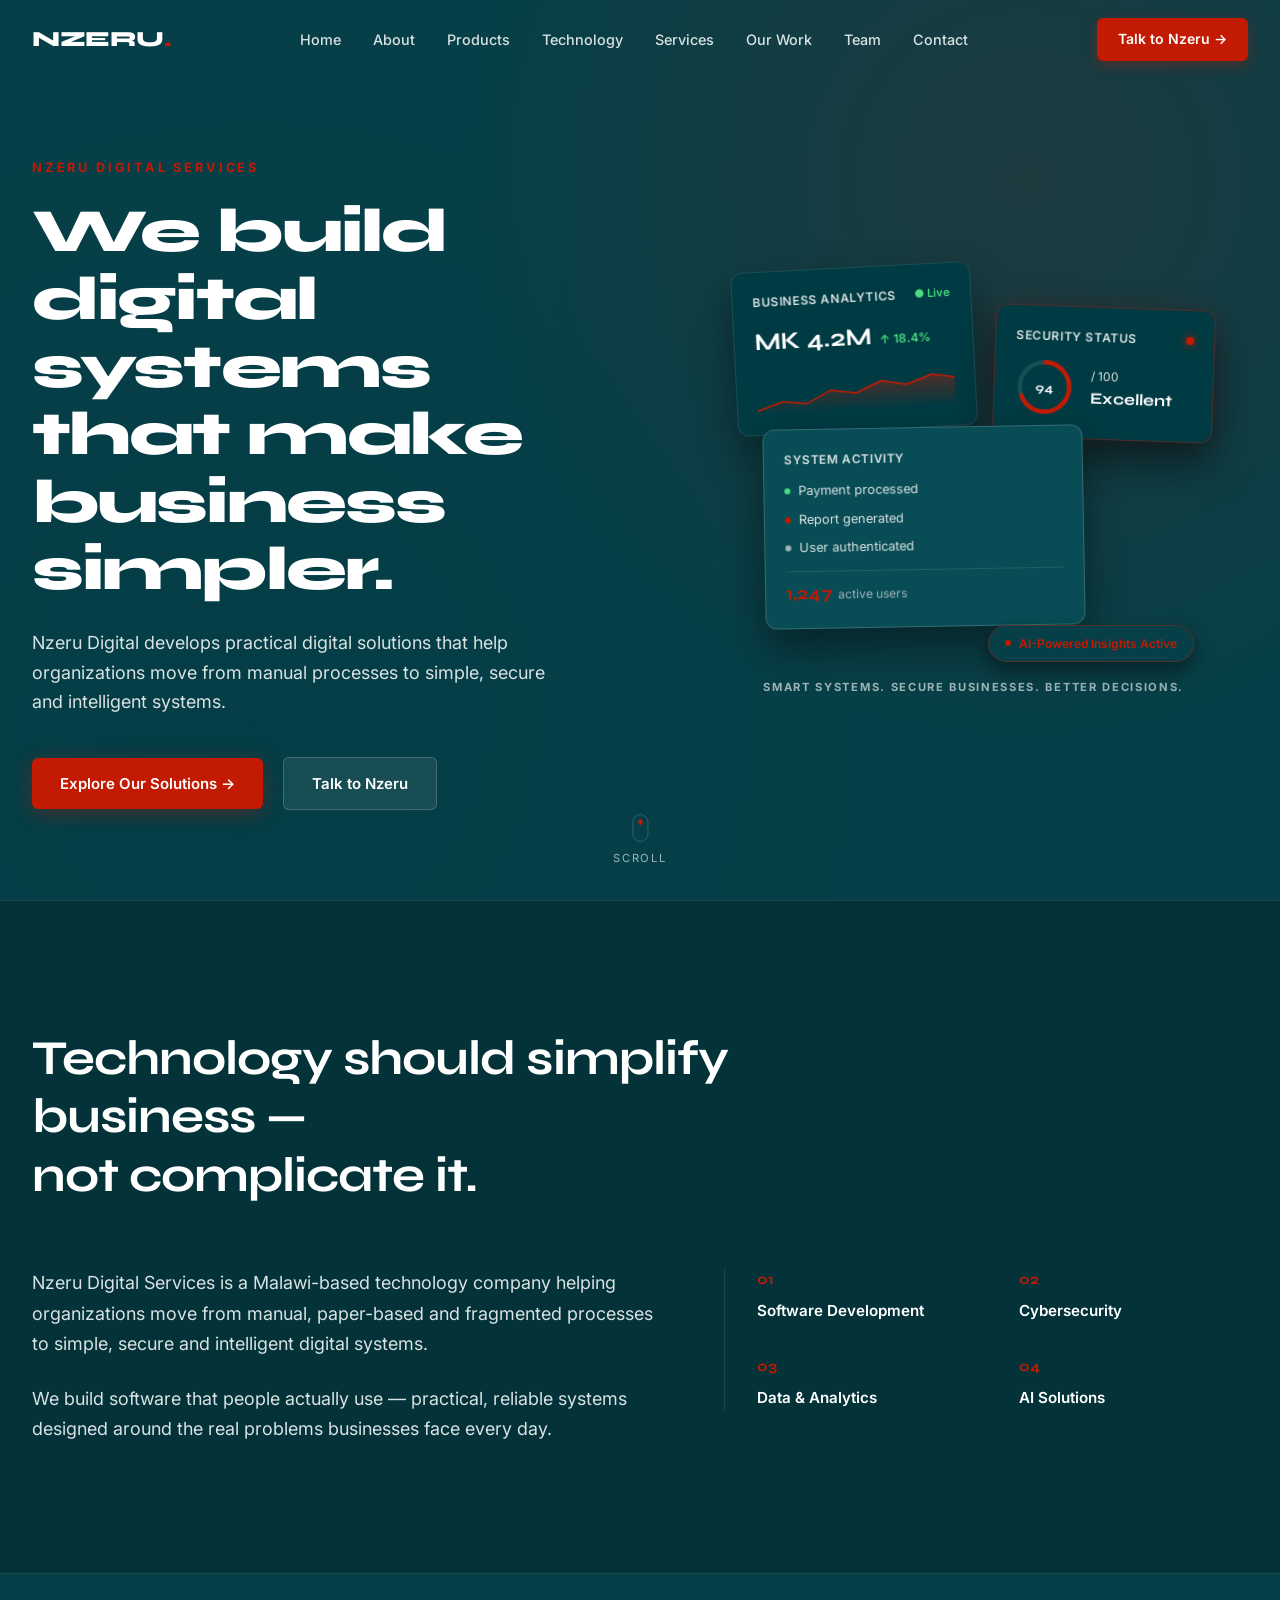
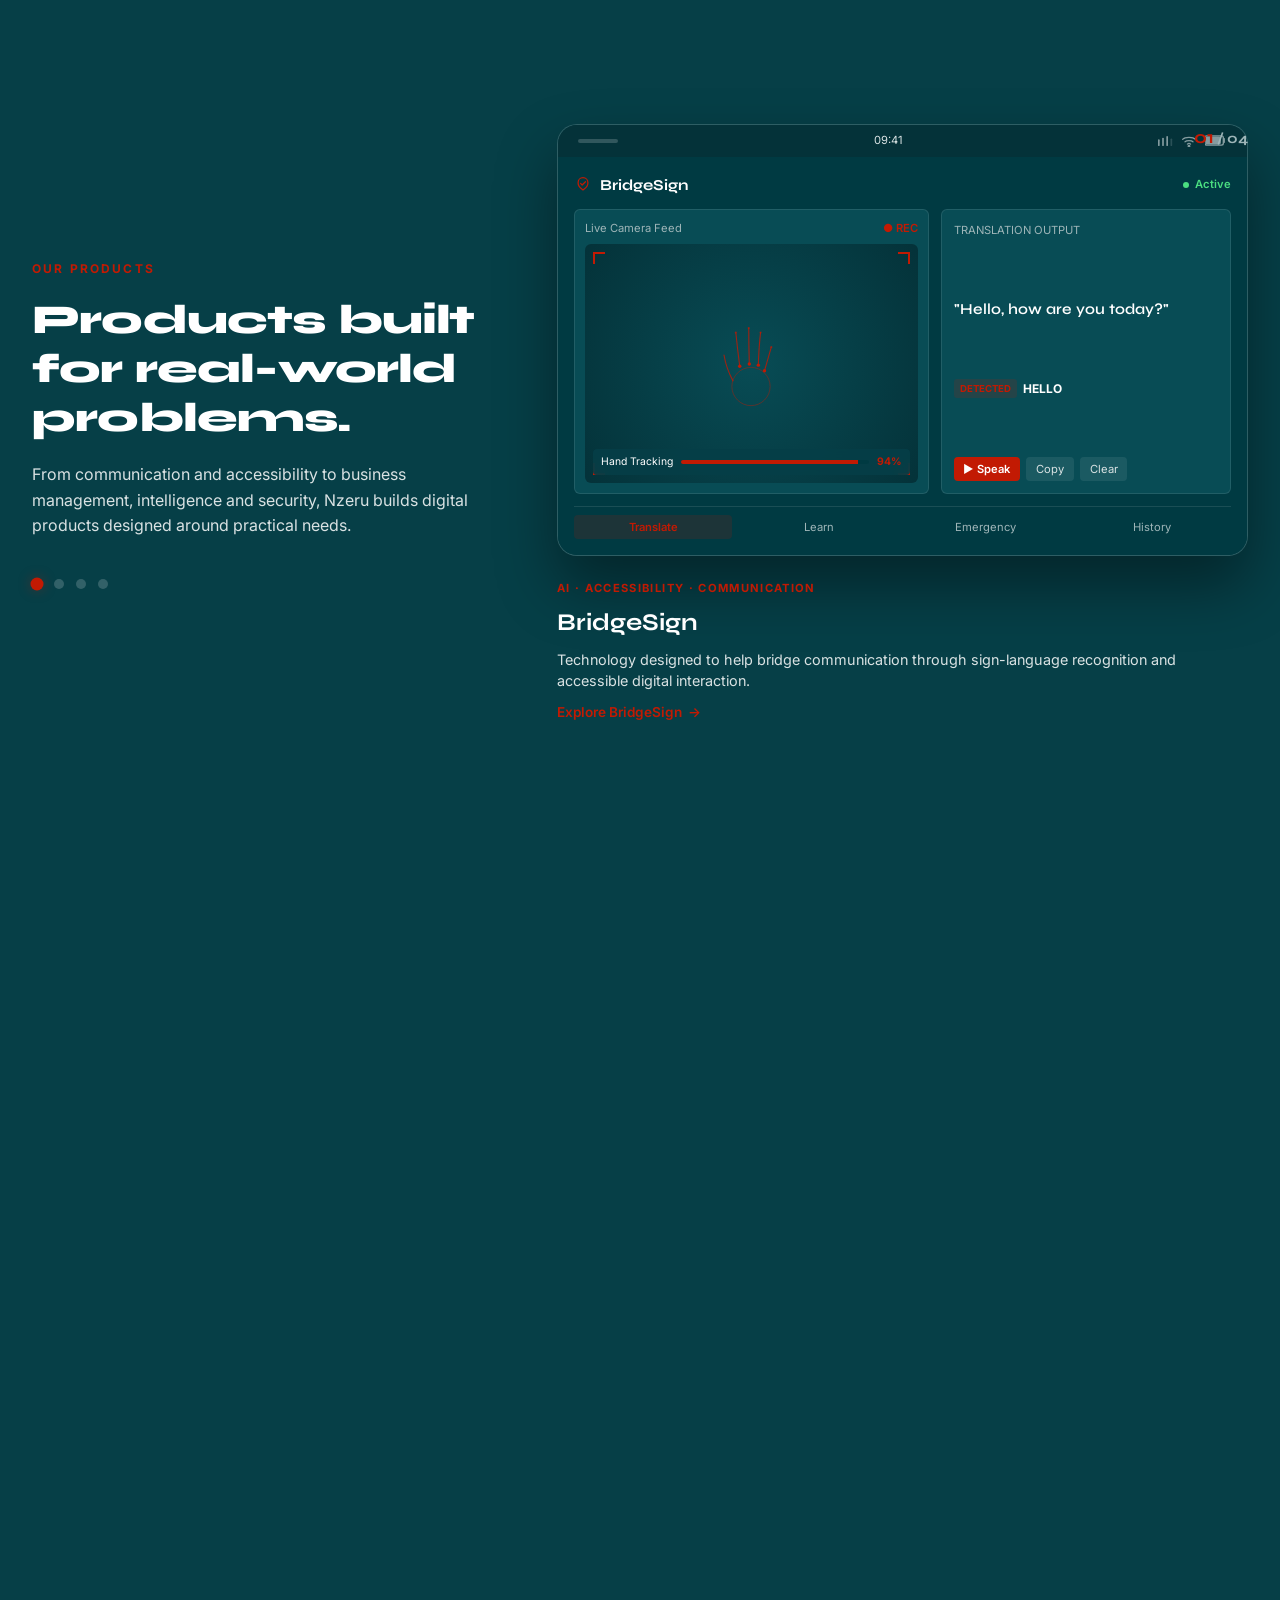
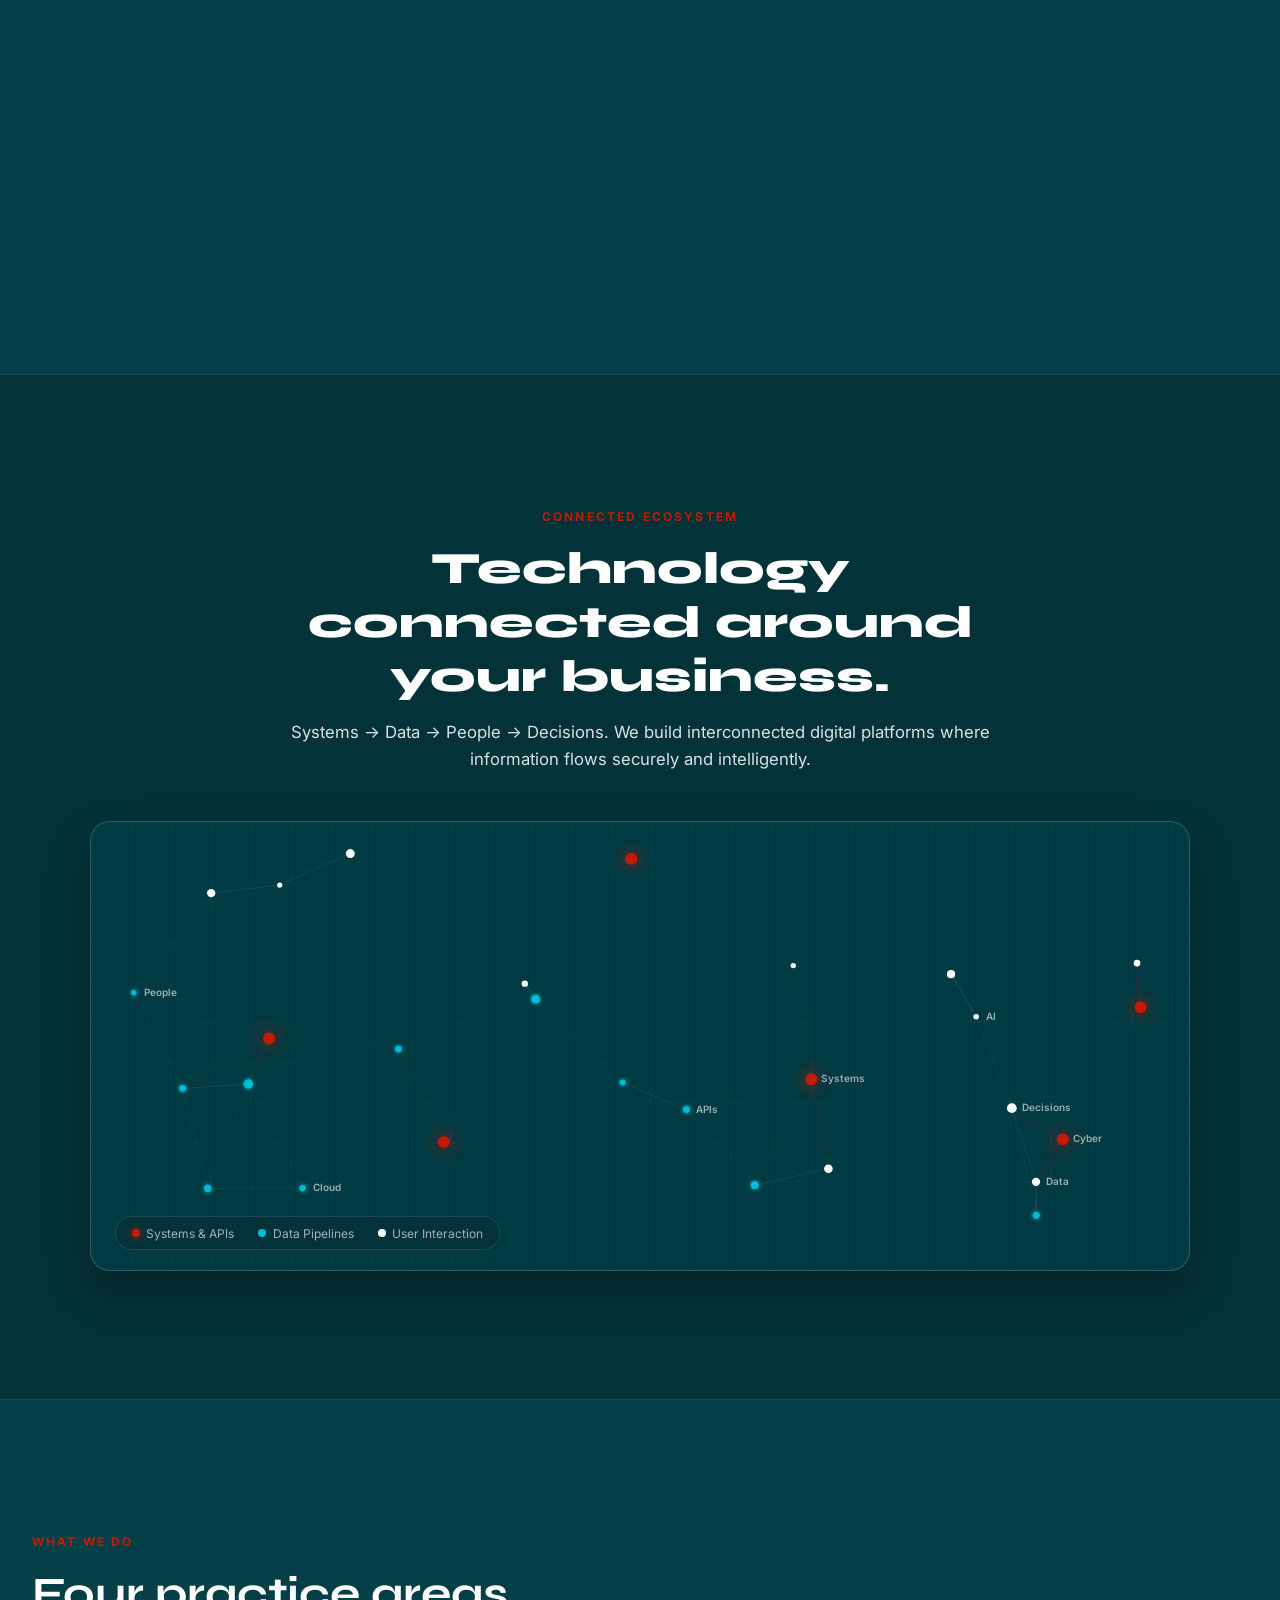
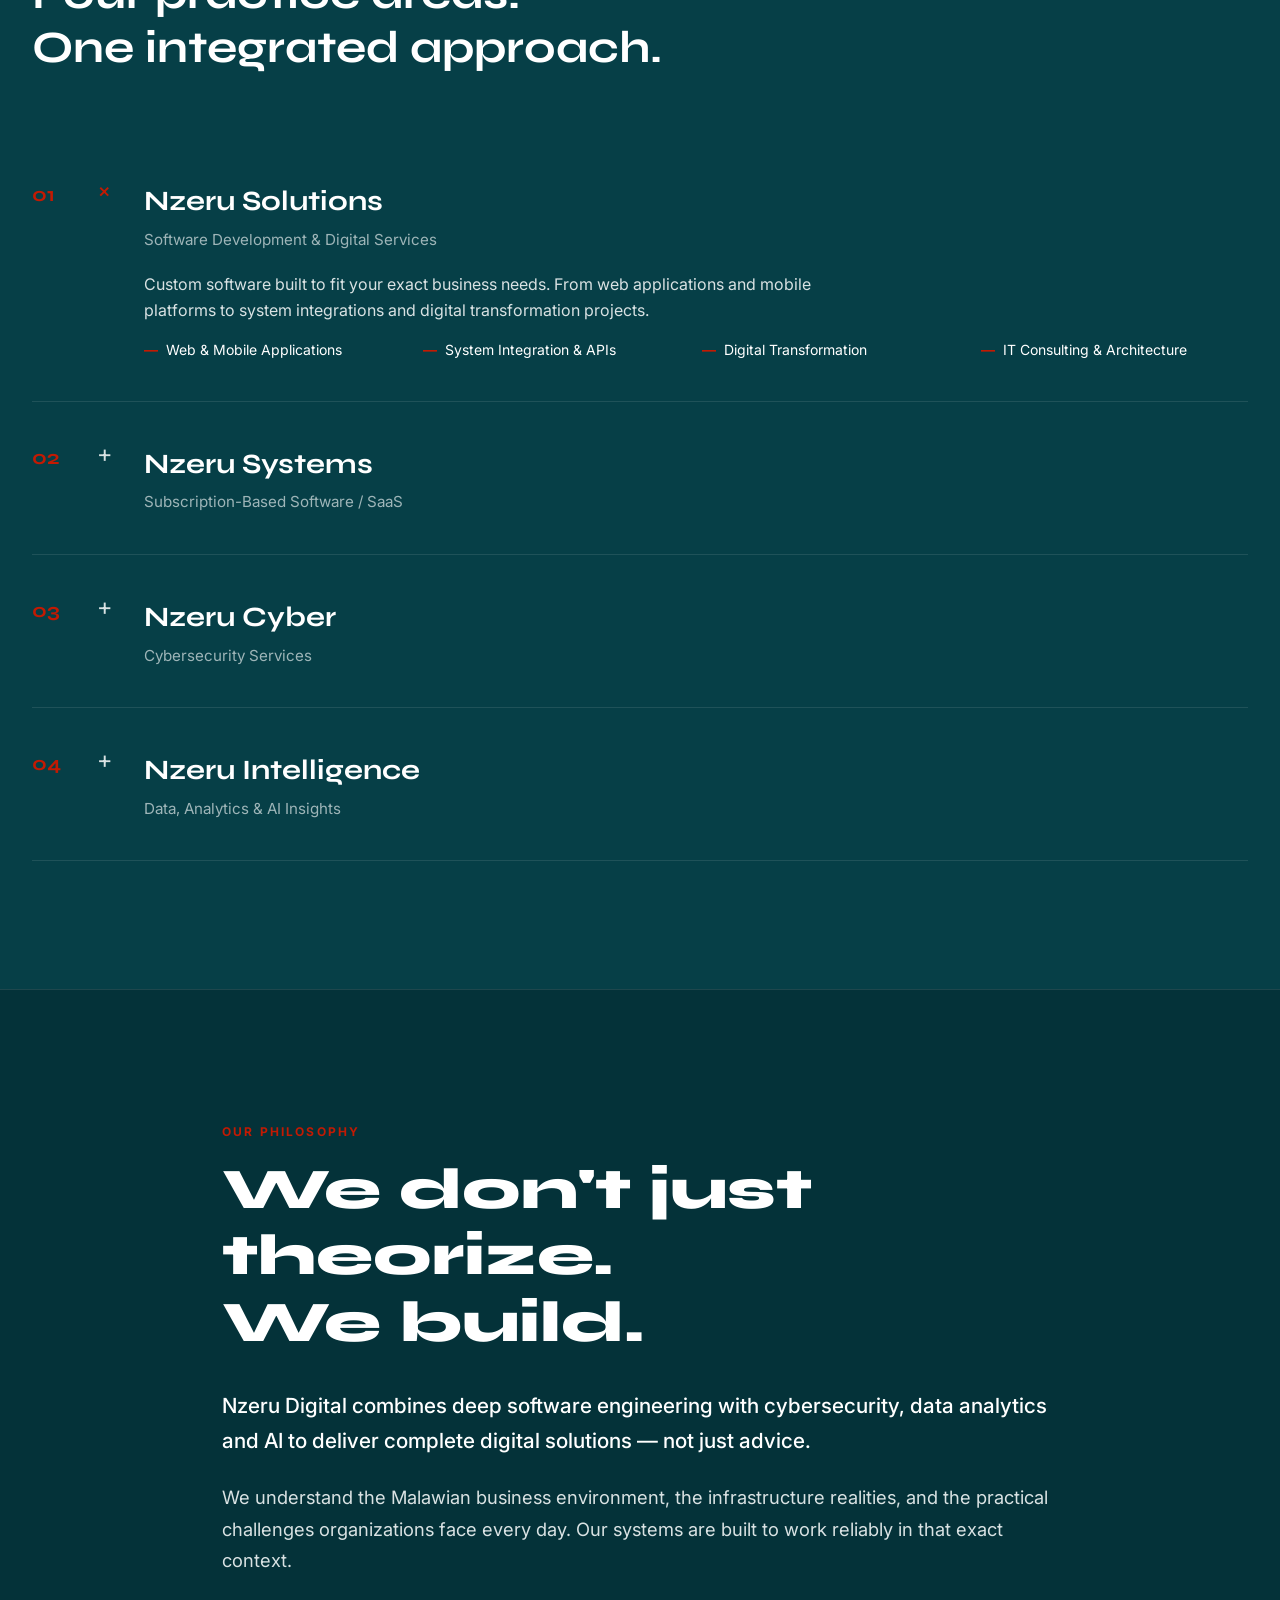
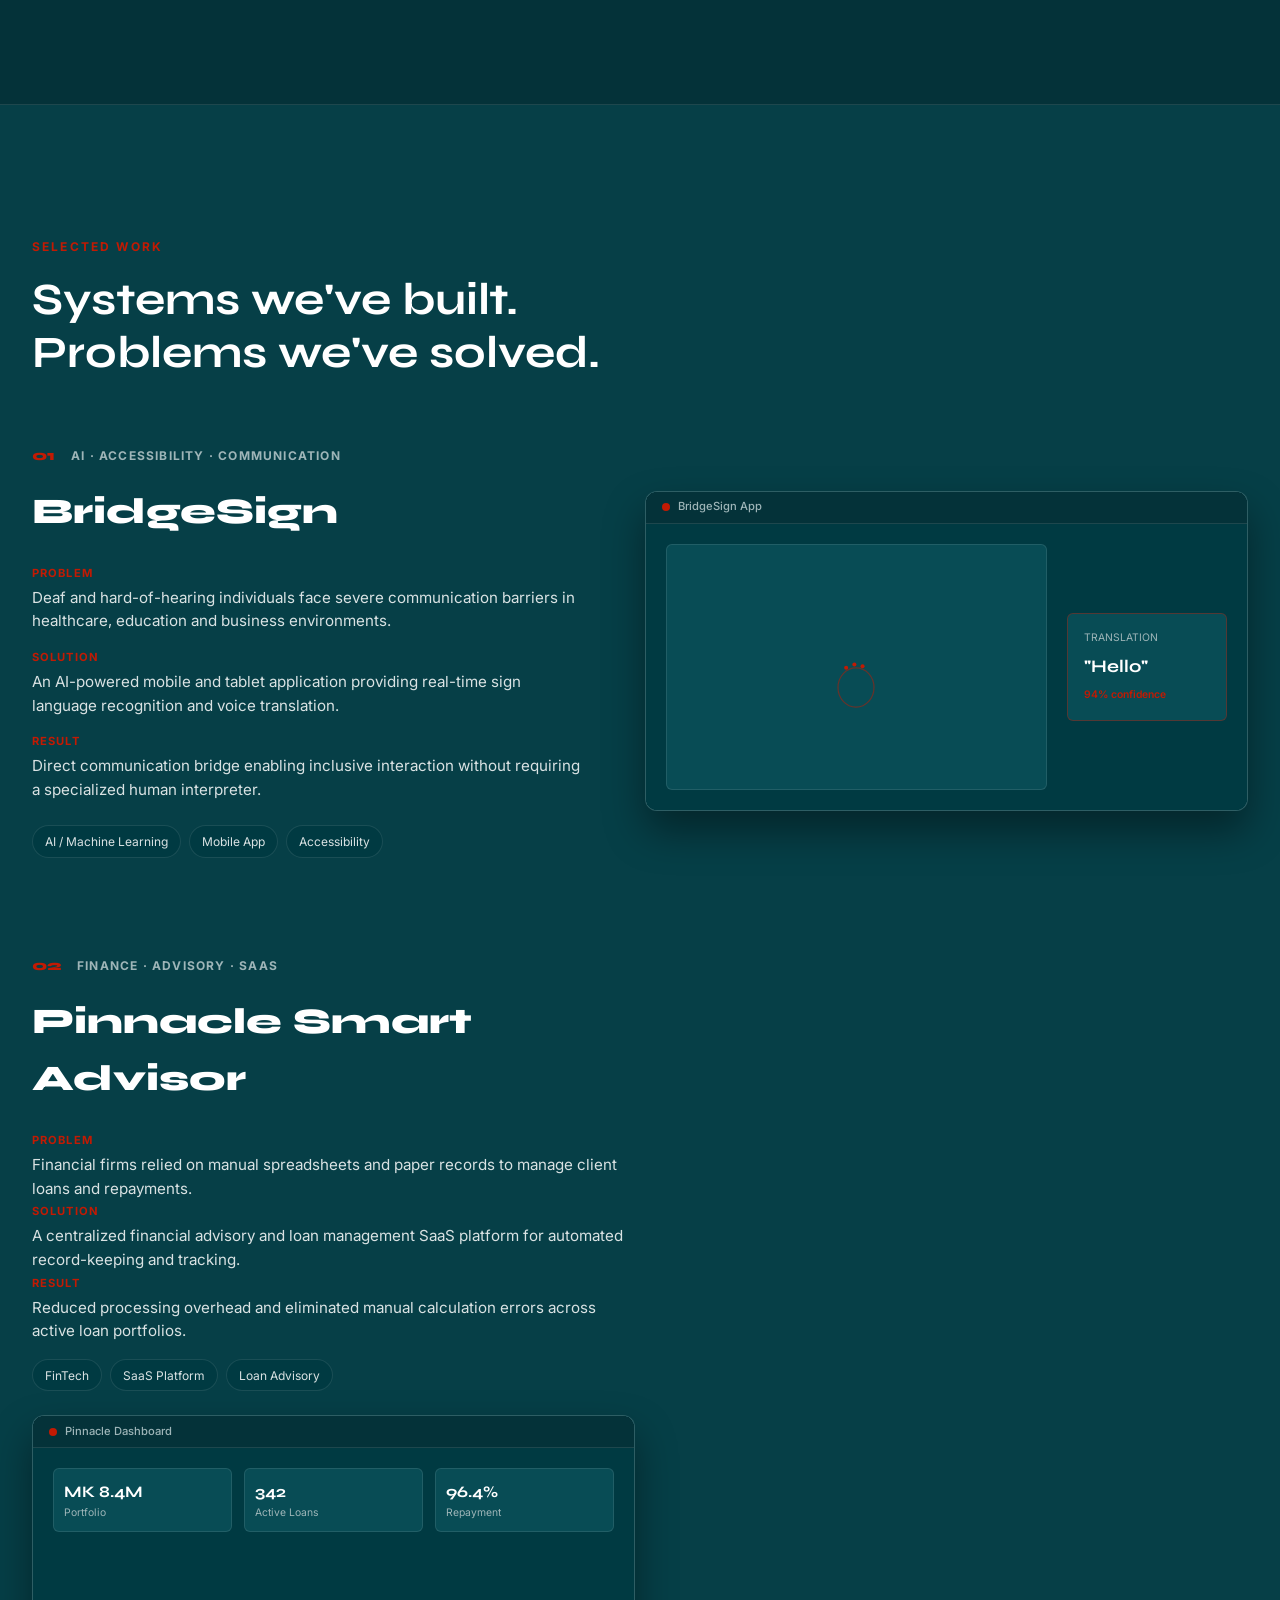
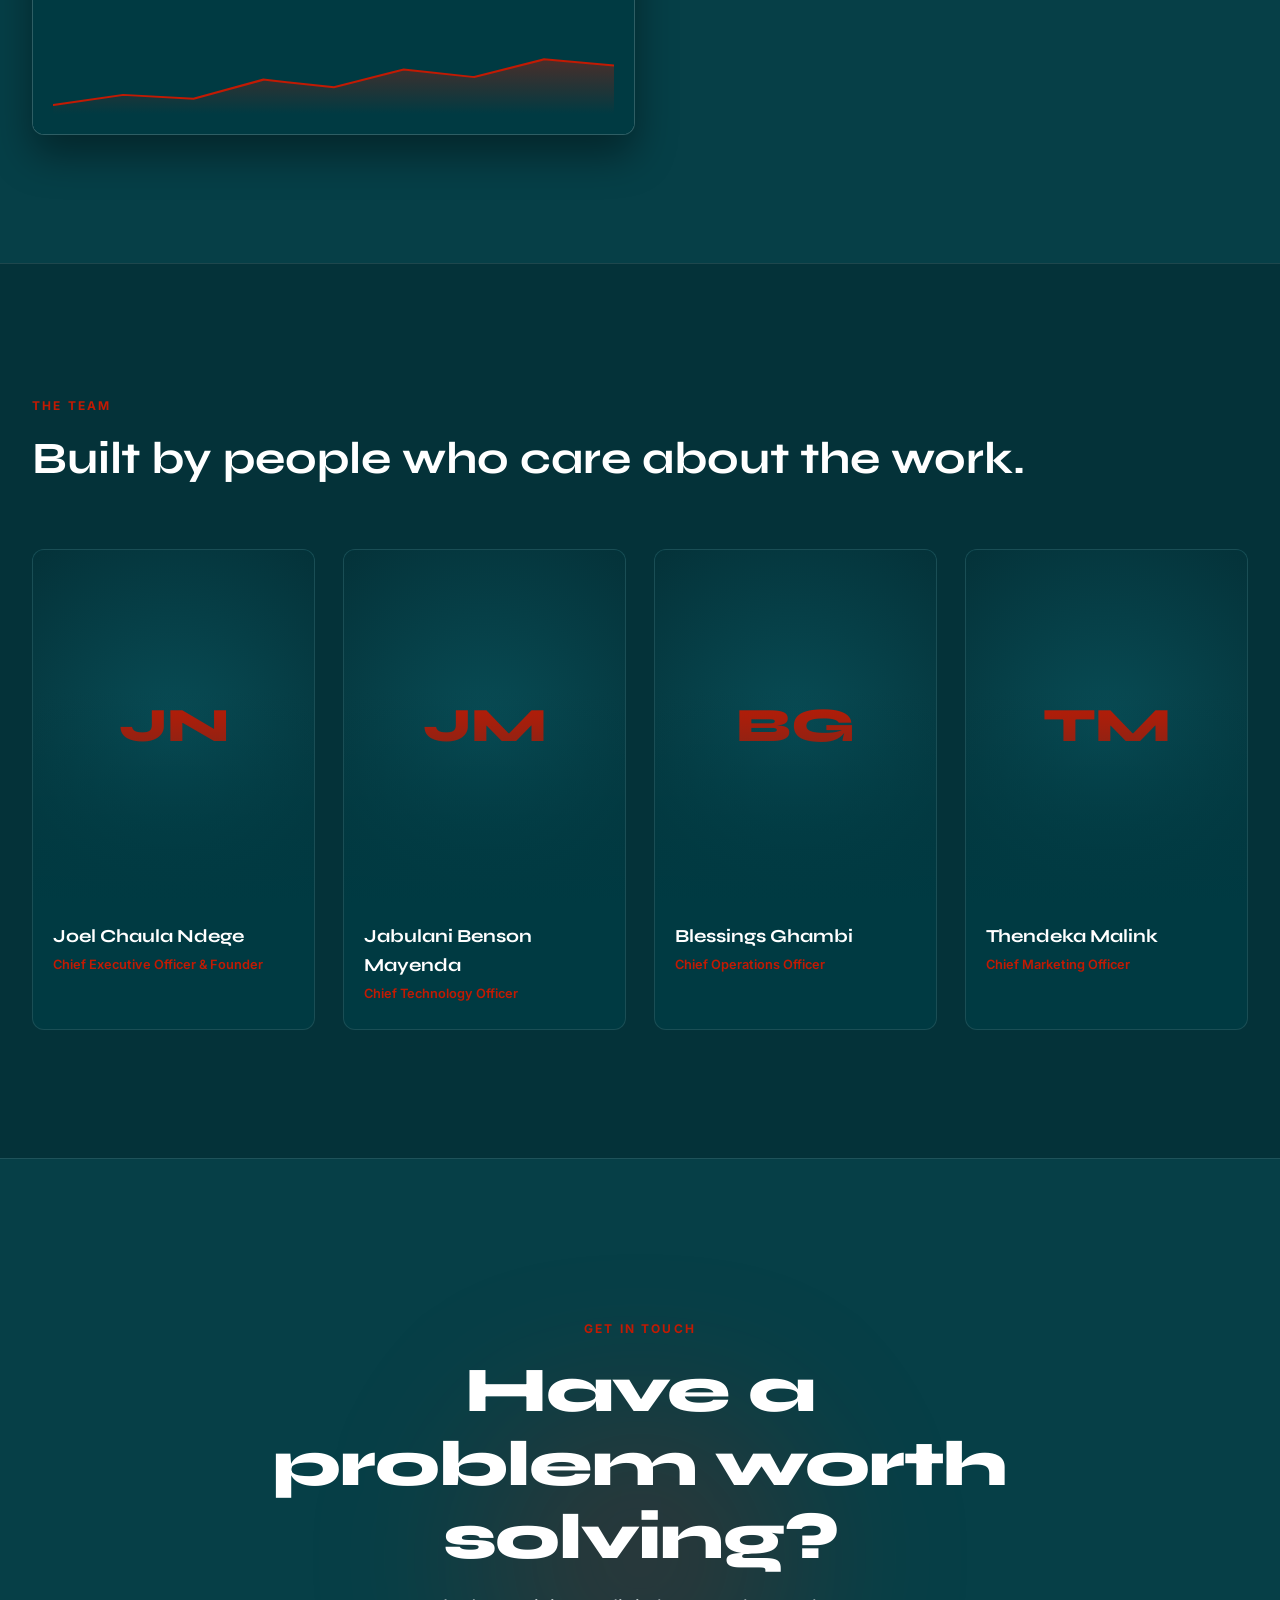
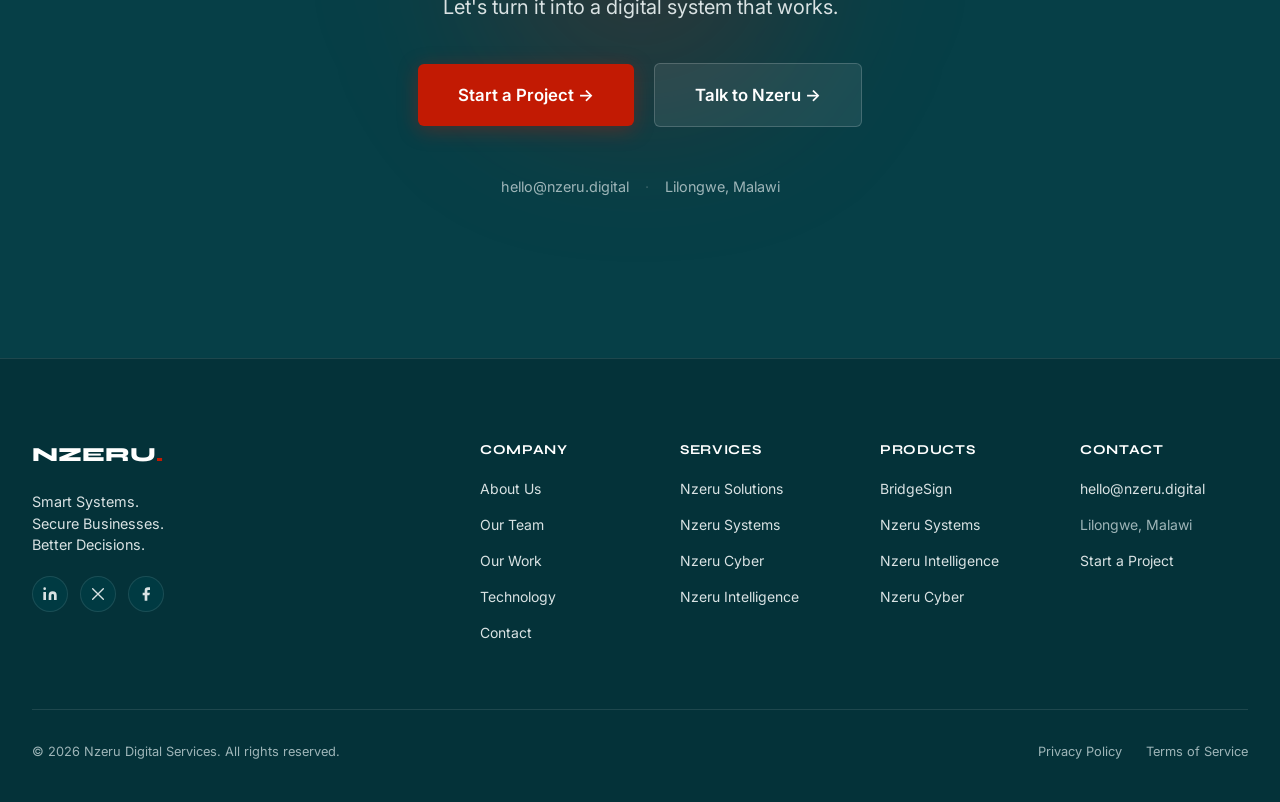
==== index.html @ cf1b1ed0 "Initial Nzeru website release" ====
<!DOCTYPE html>
<html lang="en">
<head>
  <meta charset="UTF-8">
  <meta name="viewport" content="width=device-width, initial-scale=1.0">
  <title>Nzeru Digital Services — Smart Systems. Secure Businesses. Better Decisions.</title>
  <meta name="description" content="Nzeru Digital Services builds practical digital solutions for businesses, schools, healthcare providers, and organizations across Malawi and beyond.">
  <meta name="keywords" content="Nzeru Digital, software development, Malawi, business systems, cybersecurity, data analytics, AI, BridgeSign">
  <meta property="og:title" content="Nzeru Digital Services">
  <meta property="og:description" content="Smart Systems. Secure Businesses. Better Decisions.">
  <meta property="og:type" content="website">
  <link rel="preconnect" href="https://fonts.googleapis.com">
  <link rel="preconnect" href="https://fonts.gstatic.com" crossorigin>
  <link href="https://fonts.googleapis.com/css2?family=Inter:ital,opsz,wght@0,14..32,300;0,14..32,400;0,14..32,500;0,14..32,600;0,14..32,700;1,14..32,300;1,14..32,400&family=Syne:wght@400;500;600;700;800&display=swap" rel="stylesheet">
  <link rel="stylesheet" href="css/style.css?v=3">
</head>
<body>

<!-- ===================== NAVIGATION ===================== -->
<nav class="nav" id="nav" role="navigation" aria-label="Main navigation">
  <div class="nav-inner">
    <a href="#home" class="nav-logo" aria-label="Nzeru Digital Services — Home">
      <img src="assets/images/logo.png" alt="Nzeru Digital" class="nav-logo-img" id="nav-logo-img" onerror="this.style.display='none';document.getElementById('nav-logo-text').style.display='flex'">
      <span class="nav-logo-text" id="nav-logo-text" style="display:none">NZERU<span class="logo-dot">.</span></span>
    </a>
    <ul class="nav-links" role="list">
      <li><a href="#home" class="nav-link">Home</a></li>
      <li><a href="#about" class="nav-link">About</a></li>
      <li><a href="#products" class="nav-link">Products</a></li>
      <li><a href="#network" class="nav-link">Technology</a></li>
      <li><a href="#services" class="nav-link">Services</a></li>
      <li><a href="#work" class="nav-link">Our Work</a></li>
      <li><a href="#team" class="nav-link">Team</a></li>
      <li><a href="#contact" class="nav-link">Contact</a></li>
    </ul>
    <a href="#contact" class="nav-cta" id="nav-cta">Talk to Nzeru&nbsp;→</a>
    <button class="nav-toggle" id="nav-toggle" aria-label="Open menu" aria-expanded="false">
      <span class="toggle-line"></span>
      <span class="toggle-line"></span>
    </button>
  </div>
</nav>

<!-- Mobile Overlay -->
<div class="mobile-overlay" id="mobile-overlay" aria-hidden="true" role="dialog">
  <div class="mobile-menu-inner">
    <nav class="mobile-nav" role="navigation" aria-label="Mobile navigation">
      <a href="#home" class="mobile-nav-link" data-close>Home</a>
      <a href="#about" class="mobile-nav-link" data-close>About</a>
      <a href="#products" class="mobile-nav-link" data-close>Products</a>
      <a href="#network" class="mobile-nav-link" data-close>Technology</a>
      <a href="#services" class="mobile-nav-link" data-close>Services</a>
      <a href="#work" class="mobile-nav-link" data-close>Our Work</a>
      <a href="#team" class="mobile-nav-link" data-close>Team</a>
      <a href="#contact" class="mobile-nav-link" data-close>Contact</a>
    </nav>
    <a href="#contact" class="mobile-cta" data-close>Talk to Nzeru →</a>
  </div>
</div>

<!-- ===================== HERO ===================== -->
<section class="hero" id="home">
  <div class="hero-inner">
    <div class="hero-left">
      <span class="hero-eyebrow" data-hero-reveal="0">NZERU DIGITAL SERVICES</span>
      <h1 class="hero-headline" data-hero-reveal="1">
        <span class="hl-line">We build digital systems</span>
        <span class="hl-line">that make business simpler.</span>
      </h1>
      <p class="hero-sub" data-hero-reveal="2">
        Nzeru Digital develops practical digital solutions that help organizations move from manual processes to simple, secure and intelligent systems.
      </p>
      <div class="hero-actions" data-hero-reveal="3">
        <a href="#products" class="btn btn-primary" id="hero-cta-primary">Explore Our Solutions&nbsp;→</a>
        <a href="#contact" class="btn btn-ghost" id="hero-cta-secondary">Talk to Nzeru</a>
      </div>
    </div>

    <div class="hero-right" aria-hidden="true">
      <div class="hero-ui-stack" data-hero-reveal="4">
        <!-- Card 1: Analytics (back) -->
        <div class="hero-card hero-card--analytics">
          <div class="hc-header">
            <span class="hc-title">Business Analytics</span>
            <span class="hc-live-badge">● Live</span>
          </div>
          <div class="hc-metric">
            <span class="hc-value">MK 4.2M</span>
            <span class="hc-delta">↑ 18.4%</span>
          </div>
          <svg class="hc-sparkline" viewBox="0 0 140 40" preserveAspectRatio="none">
            <defs>
              <linearGradient id="hg1" x1="0" y1="0" x2="0" y2="1">
                <stop offset="0%" stop-color="#C21A03" stop-opacity="0.4"/>
                <stop offset="100%" stop-color="#C21A03" stop-opacity="0"/>
              </linearGradient>
            </defs>
            <path d="M0,36 L18,28 L35,31 L52,19 L70,23 L88,12 L106,17 L124,8 L140,12 L140,40 L0,40 Z" fill="url(#hg1)"/>
            <path d="M0,36 L18,28 L35,31 L52,19 L70,23 L88,12 L106,17 L124,8 L140,12" fill="none" stroke="#C21A03" stroke-width="1.5" stroke-linecap="round" stroke-linejoin="round"/>
          </svg>
        </div>

        <!-- Card 2: Security (mid) -->
        <div class="hero-card hero-card--security">
          <div class="hc-header">
            <span class="hc-title">Security Status</span>
            <span class="hc-secure-dot"></span>
          </div>
          <div class="hc-ring-wrapper">
            <svg class="hc-ring-svg" viewBox="0 0 68 68">
              <circle cx="34" cy="34" r="28" fill="none" stroke="rgba(255,255,255,0.1)" stroke-width="5"/>
              <circle cx="34" cy="34" r="28" fill="none" stroke="#C21A03" stroke-width="5"
                stroke-dasharray="160 176" stroke-dashoffset="40"
                stroke-linecap="round" transform="rotate(-90 34 34)"/>
              <text x="34" y="36" text-anchor="middle" dominant-baseline="middle" fill="#FFFFFF" font-size="14" font-weight="700" font-family="Syne,sans-serif">94</text>
            </svg>
            <div class="hc-ring-labels">
              <span class="hc-ring-score">/ 100</span>
              <span class="hc-ring-grade">Excellent</span>
            </div>
          </div>
        </div>

        <!-- Card 3: Activity (front) -->
        <div class="hero-card hero-card--activity">
          <div class="hc-header">
            <span class="hc-title">System Activity</span>
          </div>
          <div class="hc-activity">
            <div class="hc-act-item">
              <span class="hc-act-dot hc-act-dot--green"></span>
              <span>Payment processed</span>
            </div>
            <div class="hc-act-item">
              <span class="hc-act-dot hc-act-dot--orange"></span>
              <span>Report generated</span>
            </div>
            <div class="hc-act-item">
              <span class="hc-act-dot hc-act-dot--muted"></span>
              <span>User authenticated</span>
            </div>
          </div>
          <div class="hc-active-users">
            <span class="hc-users-num">1,247</span>
            <span class="hc-users-lbl">active users</span>
          </div>
        </div>

        <!-- Floating AI tag -->
        <div class="hero-ai-chip" aria-hidden="true">
          <span class="ai-chip-dot"></span>
          <span>AI-Powered Insights Active</span>
        </div>
      </div>
      <p class="hero-tagline" data-hero-reveal="5">SMART SYSTEMS. SECURE BUSINESSES. BETTER DECISIONS.</p>
    </div>
  </div>

  <div class="hero-scroll-hint" aria-hidden="true">
    <div class="scroll-track"><div class="scroll-thumb"></div></div>
    <span>Scroll</span>
  </div>
</section>

<!-- ===================== TRUST / INTRO ===================== -->
<section class="trust-section" id="about">
  <div class="trust-inner">
    <div class="trust-statement" data-reveal>
      <h2>Technology should simplify business —<br class="br-desktop"> not complicate it.</h2>
    </div>
    <div class="trust-body">
      <div class="trust-text" data-reveal>
        <p>Nzeru Digital Services is a Malawi-based technology company helping organizations move from manual, paper-based and fragmented processes to simple, secure and intelligent digital systems.</p>
        <p>We build software that people actually use — practical, reliable systems designed around the real problems businesses face every day.</p>
      </div>
      <div class="trust-pillars" data-reveal>
        <div class="trust-pillar">
          <span class="tp-num">01</span>
          <span class="tp-label">Software Development</span>
        </div>
        <div class="trust-pillar">
          <span class="tp-num">02</span>
          <span class="tp-label">Cybersecurity</span>
        </div>
        <div class="trust-pillar">
          <span class="tp-num">03</span>
          <span class="tp-label">Data &amp; Analytics</span>
        </div>
        <div class="trust-pillar">
          <span class="tp-num">04</span>
          <span class="tp-label">AI Solutions</span>
        </div>
      </div>
    </div>
  </div>
</section>

<!-- ===================== PRODUCTS (PINNED STICKY SCROLL SHOWCASE) ===================== -->
<section class="products-section" id="products">
  <div class="products-sticky">

    <!-- Left side: Text changes per product -->
    <div class="products-left">
      <span class="section-label">OUR PRODUCTS</span>
      <h2 class="products-heading">Products built for real-world problems.</h2>
      <p class="products-sub">From communication and accessibility to business management, intelligence and security, Nzeru builds digital products designed around practical needs.</p>
      <div class="products-dot-nav" id="products-dot-nav" role="tablist" aria-label="Product navigation">
        <button class="p-dot active" data-pdot="0" role="tab" aria-selected="true" aria-label="BridgeSign"></button>
        <button class="p-dot" data-pdot="1" role="tab" aria-selected="false" aria-label="Nzeru Systems"></button>
        <button class="p-dot" data-pdot="2" role="tab" aria-selected="false" aria-label="Nzeru Intelligence"></button>
        <button class="p-dot" data-pdot="3" role="tab" aria-selected="false" aria-label="Nzeru Cyber"></button>
      </div>
    </div>

    <!-- Right side: Single fixed browser frame with changing internal content -->
    <div class="products-right">
      <div class="products-counter" aria-live="polite" aria-label="Product number">
        <span class="pc-current" id="pc-current">01</span>
        <span class="pc-sep">/</span>
        <span class="pc-total">04</span>
      </div>

      <div class="product-stack" id="product-stack">

        <!-- ── PRODUCT 01: BridgeSign ── -->
        <div class="product-layer active" data-product="0" role="tabpanel" aria-label="BridgeSign">
          <div class="product-frame product-frame--tablet">
            <div class="tablet-bar">
              <div class="tb-notch"></div>
              <div class="tb-time">09:41</div>
              <div class="tb-icons">
                <svg viewBox="0 0 18 12" width="15" fill="currentColor" opacity=".6"><rect x="0" y="4" width="2" height="8" rx="1"/><rect x="5" y="2" width="2" height="10" rx="1"/><rect x="10" y="0" width="2" height="12" rx="1"/><rect x="15" y="3" width="2" height="9" rx="1" opacity=".3"/></svg>
                <svg viewBox="0 0 20 16" width="16" fill="none" stroke="currentColor" stroke-width="1.5" opacity=".6"><path d="M2 5.5C5 2 15 2 18 5.5" stroke-linecap="round"/><path d="M5 8.5C7 6.5 13 6.5 15 8.5" stroke-linecap="round"/><path d="M8 11.5C9 10.5 11 10.5 12 11.5" stroke-linecap="round"/><circle cx="10" cy="14" r="1" fill="currentColor"/></svg>
                <svg viewBox="0 0 24 12" width="22" fill="none" stroke="currentColor" stroke-width="1.5" opacity=".6"><rect x="0" y="1" width="20" height="10" rx="2"/><path d="M21 4v4" stroke-linecap="round"/><rect x="1.5" y="2.5" width="15" height="7" rx="1" fill="currentColor"/></svg>
              </div>
            </div>
            <div class="tablet-content">
              <div class="mock-bridgesign">
                <div class="bs-header">
                  <div class="bs-logo">
                    <svg class="bs-logo-icon" viewBox="0 0 22 22" fill="none">
                      <path d="M11 2C7.5 2 5 4.8 5 8.2 5 11.5 7.2 14.2 9.5 15.8L11 17l1.5-1.2C15 14.2 17 11.5 17 8.2 17 4.8 14.5 2 11 2Z" stroke="#C21A03" stroke-width="1.5"/>
                      <path d="M8 9l2 2 4-4" stroke="#C21A03" stroke-width="1.5" stroke-linecap="round" stroke-linejoin="round"/>
                    </svg>
                    <span>BridgeSign</span>
                  </div>
                  <div class="bs-active-badge"><span class="bs-active-dot"></span>Active</div>
                </div>
                <div class="bs-body">
                  <div class="bs-camera">
                    <div class="bs-cam-label">
                      <span>Live Camera Feed</span>
                      <span class="bs-rec">● REC</span>
                    </div>
                    <div class="bs-cam-view">
                      <div class="cam-corner cam-tl"></div>
                      <div class="cam-corner cam-tr"></div>
                      <div class="cam-corner cam-bl"></div>
                      <div class="cam-corner cam-br"></div>
                      <svg class="hand-skeleton" viewBox="0 0 120 160" fill="none">
                        <ellipse cx="60" cy="120" rx="34" ry="34" stroke="rgba(194,26,3,0.5)" stroke-width="1.5"/>
                        <path d="M28 110Q16 88 12 64" stroke="rgba(194,26,3,0.8)" stroke-width="2" stroke-linecap="round"/>
                        <path d="M40 84Q36 54 33 24" stroke="rgba(194,26,3,0.8)" stroke-width="2" stroke-linecap="round"/>
                        <path d="M57 80Q56 46 56 16" stroke="rgba(194,26,3,0.8)" stroke-width="2" stroke-linecap="round"/>
                        <path d="M73 82Q74 50 77 24" stroke="rgba(194,26,3,0.8)" stroke-width="2" stroke-linecap="round"/>
                        <path d="M84 92Q91 68 96 50" stroke="rgba(194,26,3,0.8)" stroke-width="2" stroke-linecap="round"/>
                        <circle cx="40" cy="84" r="3" fill="#C21A03"/>
                        <circle cx="57" cy="80" r="3" fill="#C21A03"/>
                        <circle cx="73" cy="82" r="3" fill="#C21A03"/>
                        <circle cx="84" cy="92" r="3" fill="#C21A03"/>
                        <circle cx="33" cy="24" r="2" fill="rgba(194,26,3,0.6)"/>
                        <circle cx="56" cy="16" r="2" fill="rgba(194,26,3,0.6)"/>
                        <circle cx="77" cy="24" r="2" fill="rgba(194,26,3,0.6)"/>
                        <circle cx="96" cy="50" r="2" fill="rgba(194,26,3,0.6)"/>
                      </svg>
                      <div class="cam-detect-bar">
                        <span class="cdb-label">Hand Tracking</span>
                        <div class="cdb-progress"><div class="cdb-fill" style="width:94%"></div></div>
                        <span class="cdb-pct">94%</span>
                      </div>
                    </div>
                  </div>
                  <div class="bs-translation">
                    <div class="bst-label">Translation Output</div>
                    <div class="bst-output">
                      <p class="bst-text">"Hello, how are you today?"</p>
                    </div>
                    <div class="bst-detected">
                      <span class="bsd-tag">DETECTED</span>
                      <span class="bsd-word">HELLO</span>
                    </div>
                    <div class="bst-actions">
                      <button class="bs-btn bs-btn--primary">▶ Speak</button>
                      <button class="bs-btn">Copy</button>
                      <button class="bs-btn">Clear</button>
                    </div>
                  </div>
                </div>
                <div class="bs-bottom-nav">
                  <button class="bs-bnav-item bs-bnav-active">Translate</button>
                  <button class="bs-bnav-item">Learn</button>
                  <button class="bs-bnav-item">Emergency</button>
                  <button class="bs-bnav-item">History</button>
                </div>
              </div>
            </div>
          </div>
          <div class="product-info">
            <span class="product-category">AI · ACCESSIBILITY · COMMUNICATION</span>
            <h3 class="product-name">BridgeSign</h3>
            <p class="product-desc">Technology designed to help bridge communication through sign-language recognition and accessible digital interaction.</p>
            <a href="#work" class="product-link" id="plink-1">Explore BridgeSign <span class="plink-arrow">→</span></a>
          </div>
        </div>

        <!-- ── PRODUCT 02: Nzeru Systems ── -->
        <div class="product-layer" data-product="1" role="tabpanel" aria-label="Nzeru Systems">
          <div class="product-frame product-frame--browser">
            <div class="browser-chrome">
              <div class="browser-dots"><span class="bd-r"></span><span class="bd-y"></span><span class="bd-g"></span></div>
              <div class="browser-url-bar">
                <svg viewBox="0 0 12 16" width="8" fill="currentColor" opacity=".35"><path d="M6 0C4 0 2 2 2 4v2H1c-.6 0-1 .4-1 1v8c0 .6.4 1 1 1h10c.6 0 1-.4 1-1V7c0-.6-.4-1-1-1h-1V4C10 2 8 0 6 0zm-2 4c0-1 .9-2 2-2s2 1 2 2v2H4V4z"/></svg>
                <span>nzeru.systems / dashboard</span>
              </div>
            </div>
            <div class="browser-content">
              <div class="mock-systems">
                <div class="sys-sidebar">
                  <div class="sys-brand"><span class="sys-brand-dot"></span><span>Nzeru Systems</span></div>
                  <nav class="sys-nav">
                    <a class="sys-nav-item sys-nav-active">Dashboard</a>
                    <a class="sys-nav-item">Users</a>
                    <a class="sys-nav-item">Transactions</a>
                    <a class="sys-nav-item">Reports</a>
                    <a class="sys-nav-item">Alerts <span class="sys-badge">3</span></a>
                  </nav>
                </div>
                <div class="sys-main">
                  <div class="sys-header">
                    <div>
                      <div class="sys-greeting">Good morning, Operations</div>
                      <div class="sys-date">Monday, 24 August 2026</div>
                    </div>
                    <div class="sys-avatar">NS</div>
                  </div>
                  <div class="sys-kpis">
                    <div class="sys-kpi">
                      <span class="sk-label">Revenue</span>
                      <span class="sk-value">MK 2.45M</span>
                      <span class="sk-delta sk-up">↑ 12%</span>
                    </div>
                    <div class="sys-kpi">
                      <span class="sk-label">Users</span>
                      <span class="sk-value">1,247</span>
                      <span class="sk-delta sk-up">↑ 5%</span>
                    </div>
                    <div class="sys-kpi">
                      <span class="sk-label">Transactions</span>
                      <span class="sk-value">8,432</span>
                      <span class="sk-delta sk-up">↑ 23%</span>
                    </div>
                    <div class="sys-kpi">
                      <span class="sk-label">Growth</span>
                      <span class="sk-value">+18.4%</span>
                      <span class="sk-delta sk-up">This month</span>
                    </div>
                  </div>
                  <div class="sys-chart-block">
                    <div class="scb-header">
                      <span class="scb-title">Revenue Trend</span>
                      <div class="scb-tabs">
                        <span class="scb-tab scb-tab-active">7D</span>
                        <span class="scb-tab">30D</span>
                      </div>
                    </div>
                    <svg class="sys-chart-svg" viewBox="0 0 300 70" preserveAspectRatio="none">
                      <defs>
                        <linearGradient id="sg1" x1="0" y1="0" x2="0" y2="1">
                          <stop offset="0%" stop-color="#C21A03" stop-opacity="0.38"/>
                          <stop offset="100%" stop-color="#C21A03" stop-opacity="0"/>
                        </linearGradient>
                      </defs>
                      <path d="M0,58 L33,48 L66,52 L99,34 L132,40 L165,22 L198,30 L231,16 L264,22 L300,12 L300,70 L0,70 Z" fill="url(#sg1)"/>
                      <path d="M0,58 L33,48 L66,52 L99,34 L132,40 L165,22 L198,30 L231,16 L264,22 L300,12" fill="none" stroke="#C21A03" stroke-width="1.5"/>
                    </svg>
                  </div>
                </div>
              </div>
            </div>
          </div>
          <div class="product-info">
            <span class="product-category">SaaS · BUSINESS MANAGEMENT</span>
            <h3 class="product-name">Nzeru Systems</h3>
            <p class="product-desc">Subscription-based digital systems designed to simplify everyday organizational operations.</p>
            <a href="#work" class="product-link" id="plink-2">Explore Nzeru Systems <span class="plink-arrow">→</span></a>
          </div>
        </div>

        <!-- ── PRODUCT 03: Nzeru Intelligence ── -->
        <div class="product-layer" data-product="2" role="tabpanel" aria-label="Nzeru Intelligence">
          <div class="product-frame product-frame--browser">
            <div class="browser-chrome">
              <div class="browser-dots"><span class="bd-r"></span><span class="bd-y"></span><span class="bd-g"></span></div>
              <div class="browser-url-bar">
                <svg viewBox="0 0 12 16" width="8" fill="currentColor" opacity=".35"><path d="M6 0C4 0 2 2 2 4v2H1c-.6 0-1 .4-1 1v8c0 .6.4 1 1 1h10c.6 0 1-.4 1-1V7c0-.6-.4-1-1-1h-1V4C10 2 8 0 6 0zm-2 4c0-1 .9-2 2-2s2 1 2 2v2H4V4z"/></svg>
                <span>intelligence.nzeru.io / analytics</span>
              </div>
            </div>
            <div class="browser-content">
              <div class="mock-intelligence">
                <div class="intel-topbar">
                  <div class="intel-tabs">
                    <span class="it-tab it-active">Overview</span>
                    <span class="it-tab">AI Insights</span>
                  </div>
                  <div class="intel-date">Aug 1 — Aug 24, 2026</div>
                </div>
                <div class="intel-metrics">
                  <div class="intel-m">
                    <span class="im-lbl">Total Revenue</span>
                    <span class="im-val">MK 4.2M</span>
                    <span class="im-tr im-up">↑ 22%</span>
                  </div>
                  <div class="intel-m">
                    <span class="im-lbl">Sessions</span>
                    <span class="im-val">18,420</span>
                    <span class="im-tr im-up">↑ 8%</span>
                  </div>
                  <div class="intel-m">
                    <span class="im-lbl">Conversion</span>
                    <span class="im-val">3.4%</span>
                    <span class="im-tr im-down">↓ 0.2%</span>
                  </div>
                </div>
                <div class="intel-insight">
                  <div class="ii-header">
                    <span>AI Insight</span>
                  </div>
                  <p class="ii-text">Peak activity on Tuesdays between 10am–2pm. Consider scheduling campaigns around this window for maximum conversion.</p>
                </div>
              </div>
            </div>
          </div>
          <div class="product-info">
            <span class="product-category">DATA · ANALYTICS · AI INSIGHTS</span>
            <h3 class="product-name">Nzeru Intelligence</h3>
            <p class="product-desc">Turn operational data into useful insights that help organizations understand what is happening and make better decisions.</p>
            <a href="#work" class="product-link" id="plink-3">Explore Nzeru Intelligence <span class="plink-arrow">→</span></a>
          </div>
        </div>

        <!-- ── PRODUCT 04: Nzeru Cyber ── -->
        <div class="product-layer" data-product="3" role="tabpanel" aria-label="Nzeru Cyber">
          <div class="product-frame product-frame--browser">
            <div class="browser-chrome">
              <div class="browser-dots"><span class="bd-r"></span><span class="bd-y"></span><span class="bd-g"></span></div>
              <div class="browser-url-bar">
                <svg viewBox="0 0 12 16" width="8" fill="currentColor" opacity=".35"><path d="M6 0C4 0 2 2 2 4v2H1c-.6 0-1 .4-1 1v8c0 .6.4 1 1 1h10c.6 0 1-.4 1-1V7c0-.6-.4-1-1-1h-1V4C10 2 8 0 6 0zm-2 4c0-1 .9-2 2-2s2 1 2 2v2H4V4z"/></svg>
                <span>cyber.nzeru.io / security-center</span>
              </div>
            </div>
            <div class="browser-content">
              <div class="mock-cyber">
                <div class="cyber-topbar">
                  <span class="cyber-title-text">Security Center</span>
                  <span class="cy-scan-time">Last scan: 2m ago</span>
                </div>
                <div class="cyber-body">
                  <div class="cyber-score-col">
                    <div class="cy-score-label">Security Score</div>
                    <div class="cy-ring-wrapper">
                      <svg viewBox="0 0 120 120" class="cy-ring-svg">
                        <circle cx="60" cy="60" r="48" fill="none" stroke="rgba(255,255,255,0.1)" stroke-width="7"/>
                        <circle cx="60" cy="60" r="48" fill="none" stroke="#C21A03" stroke-width="7"
                          stroke-dasharray="271 302" stroke-dashoffset="75"
                          stroke-linecap="round" transform="rotate(-90 60 60)"/>
                        <text x="60" y="54" text-anchor="middle" fill="#FFFFFF" font-size="26" font-weight="700" font-family="Syne,sans-serif">94</text>
                      </svg>
                    </div>
                  </div>
                  <div class="cyber-right-col">
                    <div class="cy-threats">
                      <div class="cyt-header">Threat Monitor</div>
                      <div class="cyt-clear">No active threats detected</div>
                    </div>
                  </div>
                </div>
              </div>
            </div>
          </div>
          <div class="product-info">
            <span class="product-category">CYBERSECURITY</span>
            <h3 class="product-name">Nzeru Cyber</h3>
            <p class="product-desc">Cybersecurity services designed to help organizations identify risks, protect systems and build stronger digital environments.</p>
            <a href="#work" class="product-link" id="plink-4">Explore Nzeru Cyber <span class="plink-arrow">→</span></a>
          </div>
        </div>

      </div><!-- /product-stack -->
    </div><!-- /products-right -->
  </div><!-- /products-sticky -->
</section>

<!-- ===================== NETWORK / TECHNOLOGY SECTION ===================== -->
<section class="network-section" id="network">
  <div class="network-inner">
    <div class="network-header" data-reveal>
      <span class="section-label">CONNECTED ECOSYSTEM</span>
      <h2>Technology connected around your business.</h2>
      <p class="network-sub">Systems → Data → People → Decisions. We build interconnected digital platforms where information flows securely and intelligently.</p>
    </div>
    <div class="network-canvas-container" data-reveal>
      <canvas id="networkCanvas" width="1200" height="450" aria-label="Interactive network visualization showing connected data flows"></canvas>
      <div class="network-nodes-legend">
        <div class="nl-item"><span class="nl-dot nl-dot--red"></span><span>Systems &amp; APIs</span></div>
        <div class="nl-item"><span class="nl-dot nl-dot--teal"></span><span>Data Pipelines</span></div>
        <div class="nl-item"><span class="nl-dot nl-dot--white"></span><span>User Interaction</span></div>
      </div>
    </div>
  </div>
</section>

<!-- ===================== SERVICES ===================== -->
<section class="services-section" id="services">
  <div class="services-inner">
    <div class="services-header" data-reveal>
      <span class="section-label">WHAT WE DO</span>
      <h2>Four practice areas.<br>One integrated approach.</h2>
    </div>
    <div class="services-list">
      <div class="service-row" data-reveal id="srv-1">
        <div class="srv-left">
          <span class="srv-num">01</span>
          <div class="srv-expand-btn" aria-label="Expand Nzeru Solutions">+</div>
        </div>
        <div class="srv-content">
          <h3 class="srv-name">Nzeru Solutions</h3>
          <span class="srv-sub">Software Development &amp; Digital Services</span>
          <div class="srv-detail">
            <p>Custom software built to fit your exact business needs. From web applications and mobile platforms to system integrations and digital transformation projects.</p>
            <ul class="srv-caps">
              <li>Web &amp; Mobile Applications</li>
              <li>System Integration &amp; APIs</li>
              <li>Digital Transformation</li>
              <li>IT Consulting &amp; Architecture</li>
            </ul>
          </div>
        </div>
        <div class="srv-divider"></div>
      </div>
      <div class="service-row" data-reveal id="srv-2">
        <div class="srv-left">
          <span class="srv-num">02</span>
          <div class="srv-expand-btn" aria-label="Expand Nzeru Systems">+</div>
        </div>
        <div class="srv-content">
          <h3 class="srv-name">Nzeru Systems</h3>
          <span class="srv-sub">Subscription-Based Software / SaaS</span>
          <div class="srv-detail">
            <p>Ready-to-use digital systems delivered as a service. Subscribe, configure, and run your operations without the complexity of building from scratch.</p>
            <ul class="srv-caps">
              <li>Business Management Systems</li>
              <li>School Management Systems</li>
              <li>Financial Management</li>
              <li>HR &amp; Payroll Systems</li>
            </ul>
          </div>
        </div>
        <div class="srv-divider"></div>
      </div>
      <div class="service-row" data-reveal id="srv-3">
        <div class="srv-left">
          <span class="srv-num">03</span>
          <div class="srv-expand-btn" aria-label="Expand Nzeru Cyber">+</div>
        </div>
        <div class="srv-content">
          <h3 class="srv-name">Nzeru Cyber</h3>
          <span class="srv-sub">Cybersecurity Services</span>
          <div class="srv-detail">
            <p>Protect your digital systems and business data. We identify vulnerabilities, implement security controls, and help you build a more resilient digital operation.</p>
            <ul class="srv-caps">
              <li>Security Audits &amp; Assessments</li>
              <li>Threat Monitoring &amp; Response</li>
              <li>Security Infrastructure Setup</li>
              <li>Incident Response Planning</li>
            </ul>
          </div>
        </div>
        <div class="srv-divider"></div>
      </div>
      <div class="service-row" data-reveal id="srv-4">
        <div class="srv-left">
          <span class="srv-num">04</span>
          <div class="srv-expand-btn" aria-label="Expand Nzeru Intelligence">+</div>
        </div>
        <div class="srv-content">
          <h3 class="srv-name">Nzeru Intelligence</h3>
          <span class="srv-sub">Data, Analytics &amp; AI Insights</span>
          <div class="srv-detail">
            <p>Turn your business data into clear, actionable intelligence. We build analytics platforms and AI-powered tools that help decision-makers understand what's happening and what to do next.</p>
            <ul class="srv-caps">
              <li>Business Intelligence Dashboards</li>
              <li>Data Engineering &amp; Pipelines</li>
              <li>AI-Powered Analytics</li>
              <li>Custom Reporting &amp; Visualization</li>
            </ul>
          </div>
        </div>
        <div class="srv-divider"></div>
      </div>
    </div>
  </div>
</section>

<!-- ===================== COMPANY STORY ===================== -->
<section class="story-section">
  <div class="story-inner">
    <div class="story-content" data-reveal>
      <span class="section-label">OUR PHILOSOPHY</span>
      <h2 class="story-heading">We don't just theorize.<br>We build.</h2>
      <div class="story-body">
        <p class="story-lead">Nzeru Digital combines deep software engineering with cybersecurity, data analytics and AI to deliver complete digital solutions — not just advice.</p>
        <p>We understand the Malawian business environment, the infrastructure realities, and the practical challenges organizations face every day. Our systems are built to work reliably in that exact context.</p>
      </div>
    </div>
  </div>
</section>

<!-- ===================== EXPERIENCE / OUR WORK ===================== -->
<section class="work-section" id="work">
  <div class="work-inner">
    <div class="work-header" data-reveal>
      <span class="section-label">SELECTED WORK</span>
      <h2>Systems we've built.<br>Problems we've solved.</h2>
    </div>
    <div class="work-items">

      <div class="work-item" data-reveal>
        <div class="wi-left">
          <div class="wi-meta"><span class="wi-idx">01</span><span class="wi-industry">AI · Accessibility · Communication</span></div>
          <h3 class="wi-title">BridgeSign</h3>
          <div class="wi-psr">
            <div class="psr-block"><span class="psr-lbl">Problem</span><p>Deaf and hard-of-hearing individuals face severe communication barriers in healthcare, education and business environments.</p></div>
            <div class="psr-block"><span class="psr-lbl">Solution</span><p>An AI-powered mobile and tablet application providing real-time sign language recognition and voice translation.</p></div>
            <div class="psr-block"><span class="psr-lbl">Result</span><p>Direct communication bridge enabling inclusive interaction without requiring a specialized human interpreter.</p></div>
          </div>
          <div class="wi-tags">
            <span class="wi-tag">AI / Machine Learning</span>
            <span class="wi-tag">Mobile App</span>
            <span class="wi-tag">Accessibility</span>
          </div>
        </div>
        <div class="wi-right">
          <div class="work-preview wp-bridgesign">
            <div class="wp-chrome"><span class="wp-dot"></span><span class="wp-label">BridgeSign App</span></div>
            <div class="wp-body">
              <div class="wp-cam">
                <svg class="wp-hand" viewBox="0 0 80 110" fill="none">
                  <ellipse cx="40" cy="80" rx="22" ry="24" stroke="rgba(194,26,3,0.5)" stroke-width="1.5"/>
                  <circle cx="28" cy="56" r="2.5" fill="#C21A03"/>
                  <circle cx="38" cy="52" r="2.5" fill="#C21A03"/>
                  <circle cx="48" cy="54" r="2.5" fill="#C21A03"/>
                </svg>
              </div>
              <div class="wp-output">
                <div class="wpo-label">Translation</div>
                <div class="wpo-text">"Hello"</div>
                <div class="wpo-conf">94% confidence</div>
              </div>
            </div>
          </div>
        </div>
      </div>

      <div class="work-item work-item--alt" data-reveal>
        <div class="wi-left">
          <div class="wi-meta"><span class="wi-idx">02</span><span class="wi-industry">Finance · Advisory · SaaS</span></div>
          <h3 class="wi-title">Pinnacle Smart Advisor</h3>
          <div class="wi-psr">
            <div class="psr-block"><span class="psr-lbl">Problem</span><p>Financial firms relied on manual spreadsheets and paper records to manage client loans and repayments.</p>
            <div class="psr-block"><span class="psr-lbl">Solution</span><p>A centralized financial advisory and loan management SaaS platform for automated record-keeping and tracking.</p></div>
            <div class="psr-block"><span class="psr-lbl">Result</span><p>Reduced processing overhead and eliminated manual calculation errors across active loan portfolios.</p></div>
          </div>
          <div class="wi-tags">
            <span class="wi-tag">FinTech</span>
            <span class="wi-tag">SaaS Platform</span>
            <span class="wi-tag">Loan Advisory</span>
          </div>
        </div>
        <div class="wi-right">
          <div class="work-preview wp-pinnacle">
            <div class="wp-chrome"><span class="wp-dot"></span><span class="wp-label">Pinnacle Dashboard</span></div>
            <div class="wp-body wp-body--col">
              <div class="wp-kpis">
                <div class="wp-kpi"><span class="wpk-val">MK 8.4M</span><span class="wpk-lbl">Portfolio</span></div>
                <div class="wp-kpi"><span class="wpk-val">342</span><span class="wpk-lbl">Active Loans</span></div>
                <div class="wp-kpi"><span class="wpk-val">96.4%</span><span class="wpk-lbl">Repayment</span></div>
              </div>
              <svg class="wp-chart" viewBox="0 0 200 55" preserveAspectRatio="none">
                <defs><linearGradient id="pg" x1="0" y1="0" x2="0" y2="1"><stop offset="0%" stop-color="#C21A03" stop-opacity="0.38"/><stop offset="100%" stop-color="#C21A03" stop-opacity="0"/></linearGradient></defs>
                <path d="M0,48 L25,40 L50,43 L75,28 L100,34 L125,20 L150,26 L175,12 L200,17 L200,55 L0,55 Z" fill="url(#pg)"/>
                <path d="M0,48 L25,40 L50,43 L75,28 L100,34 L125,20 L150,26 L175,12 L200,17" fill="none" stroke="#C21A03" stroke-width="1.5" stroke-linecap="round"/>
              </svg>
            </div>
          </div>
        </div>
      </div>

    </div>
  </div>
</section>

<!-- ===================== TEAM ===================== -->
<section class="team-section" id="team">
  <div class="team-inner">
    <div class="team-header" data-reveal>
      <span class="section-label">THE TEAM</span>
      <h2>Built by people who care about the work.</h2>
    </div>
    <div class="team-grid">
      <div class="team-card" data-reveal>
        <div class="tc-photo-wrap">
          <img src="assets/images/team/joel.jpg" alt="Joel Chaula Ndege" class="tc-photo" id="tcp-joel" loading="lazy" onerror="this.style.display='none';this.nextElementSibling.style.display='flex'">
          <div class="tc-fallback" style="display:none" aria-hidden="true">JN</div>
          <div class="tc-photo-overlay"></div>
        </div>
        <div class="tc-info">
          <h3 class="tc-name">Joel Chaula Ndege</h3>
          <span class="tc-role">Chief Executive Officer &amp; Founder</span>
        </div>
      </div>
      <div class="team-card" data-reveal>
        <div class="tc-photo-wrap">
          <img src="assets/images/team/jabulani.jpg" alt="Jabulani Benson Mayenda" class="tc-photo" id="tcp-jabulani" loading="lazy" onerror="this.style.display='none';this.nextElementSibling.style.display='flex'">
          <div class="tc-fallback" style="display:none" aria-hidden="true">JM</div>
          <div class="tc-photo-overlay"></div>
        </div>
        <div class="tc-info">
          <h3 class="tc-name">Jabulani Benson Mayenda</h3>
          <span class="tc-role">Chief Technology Officer</span>
        </div>
      </div>
      <div class="team-card" data-reveal>
        <div class="tc-photo-wrap">
          <img src="assets/images/team/blessings.jpg" alt="Blessings Ghambi" class="tc-photo" id="tcp-blessings" loading="lazy" onerror="this.style.display='none';this.nextElementSibling.style.display='flex'">
          <div class="tc-fallback" style="display:none" aria-hidden="true">BG</div>
          <div class="tc-photo-overlay"></div>
        </div>
        <div class="tc-info">
          <h3 class="tc-name">Blessings Ghambi</h3>
          <span class="tc-role">Chief Operations Officer</span>
        </div>
      </div>
      <div class="team-card" data-reveal>
        <div class="tc-photo-wrap">
          <img src="assets/images/team/thendeka.jpg" alt="Thendeka Malink" class="tc-photo" id="tcp-thendeka" loading="lazy" onerror="this.style.display='none';this.nextElementSibling.style.display='flex'">
          <div class="tc-fallback" style="display:none" aria-hidden="true">TM</div>
          <div class="tc-photo-overlay"></div>
        </div>
        <div class="tc-info">
          <h3 class="tc-name">Thendeka Malink</h3>
          <span class="tc-role">Chief Marketing Officer</span>
        </div>
      </div>
    </div>
  </div>
</section>

<!-- ===================== FINAL CTA ===================== -->
<section class="cta-section" id="contact">
  <div class="cta-inner">
    <div class="cta-glow" aria-hidden="true"></div>
    <span class="section-label" data-reveal>GET IN TOUCH</span>
    <h2 class="cta-heading" data-reveal>Have a problem worth solving?</h2>
    <p class="cta-sub" data-reveal>Let's turn it into a digital system that works.</p>
    <div class="cta-buttons" data-reveal>
      <a href="mailto:hello@nzeru.digital" class="btn btn-primary btn-lg" id="cta-primary-btn">Start a Project&nbsp;→</a>
      <a href="#team" class="btn btn-ghost btn-lg" id="cta-secondary-btn">Talk to Nzeru&nbsp;→</a>
    </div>
    <div class="cta-contact" data-reveal>
      <a href="mailto:hello@nzeru.digital" class="cta-contact-item">hello@nzeru.digital</a>
      <span class="cta-contact-sep">·</span>
      <span class="cta-contact-item">Lilongwe, Malawi</span>
    </div>
  </div>
</section>

<!-- ===================== FOOTER ===================== -->
<footer class="footer" role="contentinfo">
  <div class="footer-inner">
    <div class="footer-top">
      <div class="footer-brand">
        <div class="footer-logo">
          <img src="assets/images/logo.png" alt="Nzeru Digital" class="footer-logo-img" onerror="this.style.display='none';this.nextElementSibling.style.display='flex'">
          <span class="footer-logo-text" style="display:none">NZERU<span class="logo-dot">.</span></span>
        </div>
        <p class="footer-tagline">Smart Systems.<br>Secure Businesses.<br>Better Decisions.</p>
        <div class="footer-social">
          <a href="#" class="social-link" aria-label="LinkedIn" rel="noopener noreferrer">
            <svg viewBox="0 0 24 24" width="16" fill="currentColor"><path d="M16 8a6 6 0 0 1 6 6v7h-4v-7a2 2 0 0 0-2-2 2 2 0 0 0-2 2v7h-4v-7a6 6 0 0 1 6-6zM2 9h4v12H2zM4 6a2 2 0 1 0 0-4 2 2 0 0 0 0 4z"/></svg>
          </a>
          <a href="#" class="social-link" aria-label="X / Twitter" rel="noopener noreferrer">
            <svg viewBox="0 0 24 24" width="16" fill="none" stroke="currentColor" stroke-width="2" stroke-linecap="round"><path d="M4 4l16 16M20 4L4 20"/></svg>
          </a>
          <a href="#" class="social-link" aria-label="Facebook" rel="noopener noreferrer">
            <svg viewBox="0 0 24 24" width="16" fill="currentColor"><path d="M18 2h-3a5 5 0 0 0-5 5v3H7v4h3v8h4v-8h3l1-4h-4V7a1 1 0 0 1 1-1h3z"/></svg>
          </a>
        </div>
      </div>
      <div class="footer-links">
        <div class="footer-col">
          <span class="fc-title">Company</span>
          <a href="#about" class="fc-link">About Us</a>
          <a href="#team" class="fc-link">Our Team</a>
          <a href="#work" class="fc-link">Our Work</a>
          <a href="#network" class="fc-link">Technology</a>
          <a href="#contact" class="fc-link">Contact</a>
        </div>
        <div class="footer-col">
          <span class="fc-title">Services</span>
          <a href="#services" class="fc-link">Nzeru Solutions</a>
          <a href="#services" class="fc-link">Nzeru Systems</a>
          <a href="#services" class="fc-link">Nzeru Cyber</a>
          <a href="#services" class="fc-link">Nzeru Intelligence</a>
        </div>
        <div class="footer-col">
          <span class="fc-title">Products</span>
          <a href="#products" class="fc-link">BridgeSign</a>
          <a href="#products" class="fc-link">Nzeru Systems</a>
          <a href="#products" class="fc-link">Nzeru Intelligence</a>
          <a href="#products" class="fc-link">Nzeru Cyber</a>
        </div>
        <div class="footer-col">
          <span class="fc-title">Contact</span>
          <a href="mailto:hello@nzeru.digital" class="fc-link">hello@nzeru.digital</a>
          <span class="fc-text">Lilongwe, Malawi</span>
          <a href="#contact" class="fc-link">Start a Project</a>
        </div>
      </div>
    </div>
    <div class="footer-bottom">
      <span class="footer-copy">© 2026 Nzeru Digital Services. All rights reserved.</span>
      <div class="footer-bottom-links">
        <a href="#" class="fbl-link">Privacy Policy</a>
        <a href="#" class="fbl-link">Terms of Service</a>
      </div>
    </div>
  </div>
</footer>

<script src="https://cdnjs.cloudflare.com/ajax/libs/gsap/3.12.5/gsap.min.js"></script>
<script src="https://cdnjs.cloudflare.com/ajax/libs/gsap/3.12.5/ScrollTrigger.min.js"></script>
<script src="https://cdn.jsdelivr.net/npm/lenis@1.1.14/dist/lenis.min.js"></script>
<script src="js/main.js?v=3"></script>
</body>
</html>
---- css/style.css ----
/* ==========================================================================
   NZERU DIGITAL SERVICES — DESIGN SYSTEM & STYLESHEET (V3)
   Primary Brand Teal: #063F47
   Dark Teal Surface: #003A42
   Secondary Deep Teal: #043239
   Accent Crimson: #C21A03
   White: #FFFFFF
   Light Text: #D9E2E3, Muted Text: #9EB5B8
   ========================================================================== */

/* ── Reset & CSS Variables ── */
*, *::before, *::after {
  box-sizing: border-box;
  margin: 0;
  padding: 0;
}

:root {
  --bg-primary: #063F47;
  --bg-secondary: #043239;
  --bg-surface: #003A42;
  --bg-surface-elevated: #084C55;
  
  --text-primary: #FFFFFF;
  --text-muted: #D9E2E3;
  --text-dim: #9EB5B8;

  --accent-red: #C21A03;
  --accent-red-glow: rgba(194, 26, 3, 0.35);
  --accent-red-dim: rgba(194, 26, 3, 0.15);
  --accent-red-hover: #dc2208;

  --border-subtle: rgba(255, 255, 255, 0.1);
  --border-medium: rgba(255, 255, 255, 0.18);
  --border-accent: rgba(194, 26, 3, 0.4);

  --font-heading: 'Syne', sans-serif;
  --font-body: 'Inter', -apple-system, BlinkMacSystemFont, sans-serif;

  --radius-sm: 6px;
  --radius-md: 12px;
  --radius-lg: 20px;
  --radius-xl: 32px;

  --transition-fast: 0.2s cubic-bezier(0.16, 1, 0.3, 1);
  --transition-smooth: 0.4s cubic-bezier(0.16, 1, 0.3, 1);

  --container-max: 1320px;
  --nav-height: 80px;
}

html {
  font-family: var(--font-body);
  font-size: 16px;
  background-color: var(--bg-primary);
  color: var(--text-primary);
  scroll-behavior: initial;
  -webkit-font-smoothing: antialiased;
  -moz-osx-font-smoothing: grayscale;
}

body {
  overflow-x: hidden;
  line-height: 1.6;
  background-color: var(--bg-primary);
}

a {
  color: inherit;
  text-decoration: none;
  transition: color var(--transition-fast);
}

img, svg {
  display: block;
  max-width: 100%;
}

button {
  font-family: inherit;
  cursor: pointer;
  border: none;
  background: none;
}

/* ── Typography Utilities ── */
.section-label {
  display: inline-block;
  font-family: var(--font-body);
  font-size: 0.75rem;
  font-weight: 700;
  letter-spacing: 0.18em;
  text-transform: uppercase;
  color: var(--accent-red);
  margin-bottom: 1rem;
}

/* ── Global Buttons ── */
.btn {
  display: inline-flex;
  align-items: center;
  justify-content: center;
  gap: 0.5rem;
  padding: 0.85rem 1.75rem;
  border-radius: var(--radius-sm);
  font-size: 0.9375rem;
  font-weight: 600;
  transition: all var(--transition-fast);
  white-space: nowrap;
}

.btn-primary {
  background-color: var(--accent-red);
  color: var(--text-primary);
  box-shadow: 0 4px 20px var(--accent-red-glow);
}

.btn-primary:hover {
  background-color: var(--accent-red-hover);
  transform: translateY(-2px);
  box-shadow: 0 6px 28px rgba(194, 26, 3, 0.45);
}

.btn-ghost {
  background-color: rgba(255, 255, 255, 0.08);
  color: var(--text-primary);
  border: 1px solid var(--border-medium);
}

.btn-ghost:hover {
  background-color: rgba(255, 255, 255, 0.15);
  border-color: rgba(255, 255, 255, 0.35);
  transform: translateY(-2px);
}

.btn-lg {
  padding: 1.1rem 2.5rem;
  font-size: 1.05rem;
}

/* ── NAVIGATION ── */
.nav {
  position: fixed;
  top: 0;
  left: 0;
  width: 100%;
  height: var(--nav-height);
  z-index: 1000;
  transition: background-color var(--transition-smooth), border-color var(--transition-smooth), backdrop-filter var(--transition-smooth);
  border-bottom: 1px solid transparent;
}

.nav.scrolled {
  background-color: rgba(6, 63, 71, 0.92);
  backdrop-filter: blur(16px);
  -webkit-backdrop-filter: blur(16px);
  border-bottom-color: var(--border-subtle);
}

.nav-inner {
  max-width: var(--container-max);
  height: 100%;
  margin: 0 auto;
  padding: 0 2rem;
  display: flex;
  align-items: center;
  justify-content: space-between;
}

.nav-logo {
  display: flex;
  align-items: center;
  gap: 0.5rem;
}

.nav-logo-img {
  height: 36px;
  width: auto;
  object-fit: contain;
}

.nav-logo-text {
  font-family: var(--font-heading);
  font-size: 1.35rem;
  font-weight: 800;
  letter-spacing: -0.02em;
  color: var(--text-primary);
}

.logo-dot {
  color: var(--accent-red);
}

.nav-links {
  display: flex;
  align-items: center;
  gap: 2rem;
  list-style: none;
}

.nav-link {
  font-size: 0.9rem;
  font-weight: 500;
  color: var(--text-muted);
}

.nav-link:hover {
  color: var(--text-primary);
}

.nav-cta {
  font-size: 0.875rem;
  font-weight: 600;
  color: #FFFFFF;
  padding: 0.6rem 1.25rem;
  border: 1px solid var(--border-accent);
  border-radius: var(--radius-sm);
  background: var(--accent-red);
  box-shadow: 0 4px 14px var(--accent-red-glow);
  transition: all var(--transition-fast);
}

.nav-cta:hover {
  background: var(--accent-red-hover);
  transform: translateY(-1px);
  box-shadow: 0 6px 20px var(--accent-red-glow);
}

.nav-toggle {
  display: none;
  flex-direction: column;
  gap: 6px;
  width: 32px;
  padding: 4px;
  z-index: 1001;
}

.toggle-line {
  display: block;
  width: 100%;
  height: 2px;
  background-color: var(--text-primary);
  transition: transform var(--transition-fast), opacity var(--transition-fast);
}

/* Mobile Overlay */
.mobile-overlay {
  position: fixed;
  inset: 0;
  background: rgba(4, 50, 57, 0.97);
  backdrop-filter: blur(20px);
  -webkit-backdrop-filter: blur(20px);
  z-index: 999;
  display: flex;
  flex-direction: column;
  justify-content: center;
  padding: 3rem 2rem;
  opacity: 0;
  pointer-events: none;
  transition: opacity var(--transition-smooth);
}

.mobile-overlay.active {
  opacity: 1;
  pointer-events: all;
}

.mobile-menu-inner {
  display: flex;
  flex-direction: column;
  gap: 2.5rem;
}

.mobile-nav {
  display: flex;
  flex-direction: column;
  gap: 1.25rem;
}

.mobile-nav-link {
  font-family: var(--font-heading);
  font-size: 2rem;
  font-weight: 700;
  color: var(--text-primary);
}

.mobile-cta {
  display: inline-flex;
  align-items: center;
  justify-content: center;
  padding: 1rem 2rem;
  background: var(--accent-red);
  color: var(--text-primary);
  font-weight: 600;
  border-radius: var(--radius-sm);
  margin-top: 1rem;
}

/* ── HERO SECTION ── */
.hero {
  min-height: 100vh;
  padding-top: calc(var(--nav-height) + 4rem);
  padding-bottom: 5rem;
  display: flex;
  flex-direction: column;
  justify-content: center;
  position: relative;
  overflow: hidden;
  background: radial-gradient(circle at 80% 20%, rgba(194, 26, 3, 0.12) 0%, transparent 45%),
              radial-gradient(circle at 20% 80%, rgba(0, 58, 66, 0.4) 0%, transparent 50%),
              var(--bg-primary);
}

.hero-inner {
  max-width: var(--container-max);
  margin: 0 auto;
  padding: 0 2rem;
  width: 100%;
  display: grid;
  grid-template-columns: 1.1fr 1fr;
  gap: 4rem;
  align-items: center;
}

.hero-eyebrow {
  display: inline-block;
  font-size: 0.8rem;
  font-weight: 700;
  letter-spacing: 0.22em;
  color: var(--accent-red);
  margin-bottom: 1.25rem;
}

.hero-headline {
  font-family: var(--font-heading);
  font-size: clamp(2.75rem, 4.8vw, 4.25rem);
  font-weight: 800;
  line-height: 1.1;
  letter-spacing: -0.03em;
  color: var(--text-primary);
  margin-bottom: 1.5rem;
  display: flex;
  flex-direction: column;
}

.hl-line {
  display: block;
}

.hero-sub {
  font-size: 1.125rem;
  line-height: 1.65;
  color: var(--text-muted);
  max-width: 540px;
  margin-bottom: 2.5rem;
}

.hero-actions {
  display: flex;
  align-items: center;
  gap: 1.25rem;
  flex-wrap: wrap;
}

.hero-right {
  position: relative;
  display: flex;
  flex-direction: column;
  align-items: center;
}

.hero-ui-stack {
  position: relative;
  width: 100%;
  max-width: 480px;
  height: 380px;
}

.hero-card {
  position: absolute;
  background-color: var(--bg-surface);
  border: 1px solid var(--border-medium);
  border-radius: var(--radius-md);
  padding: 1.25rem;
  box-shadow: 0 20px 40px rgba(0, 0, 0, 0.4);
  backdrop-filter: blur(10px);
}

.hero-card--analytics {
  top: 0;
  left: 0;
  width: 240px;
  z-index: 1;
  border-color: var(--border-subtle);
  transform: rotate(-3deg);
}

.hero-card--security {
  top: 40px;
  right: 0;
  width: 220px;
  z-index: 2;
  border-color: var(--border-accent);
  box-shadow: 0 20px 40px rgba(0, 0, 0, 0.5), 0 0 30px var(--accent-red-dim);
  transform: rotate(2deg);
}

.hero-card--activity {
  bottom: 20px;
  left: 30px;
  width: 320px;
  z-index: 3;
  background-color: var(--bg-surface-elevated);
  border-color: var(--border-medium);
  transform: rotate(-1deg);
}

.hc-header {
  display: flex;
  align-items: center;
  justify-content: space-between;
  margin-bottom: 0.75rem;
}

.hc-title {
  font-size: 0.75rem;
  font-weight: 600;
  color: var(--text-muted);
  text-transform: uppercase;
  letter-spacing: 0.05em;
}

.hc-live-badge {
  font-size: 0.7rem;
  color: #4ade80;
  font-weight: 600;
}

.hc-secure-dot {
  width: 8px;
  height: 8px;
  border-radius: 50%;
  background-color: var(--accent-red);
  box-shadow: 0 0 8px var(--accent-red);
}

.hc-metric {
  display: flex;
  align-items: baseline;
  gap: 0.5rem;
  margin-bottom: 0.75rem;
}

.hc-value {
  font-family: var(--font-heading);
  font-size: 1.5rem;
  font-weight: 700;
}

.hc-delta {
  font-size: 0.75rem;
  font-weight: 600;
  color: #4ade80;
}

.hc-sparkline {
  width: 100%;
  height: 40px;
}

.hc-ring-wrapper {
  display: flex;
  align-items: center;
  gap: 1rem;
}

.hc-ring-svg {
  width: 60px;
  height: 60px;
}

.hc-ring-labels {
  display: flex;
  flex-direction: column;
}

.hc-ring-score {
  font-size: 0.75rem;
  color: var(--text-muted);
}

.hc-ring-grade {
  font-family: var(--font-heading);
  font-size: 1rem;
  font-weight: 700;
  color: var(--text-primary);
}

.hc-activity {
  display: flex;
  flex-direction: column;
  gap: 0.5rem;
  margin-bottom: 0.75rem;
  font-size: 0.8rem;
  color: var(--text-muted);
}

.hc-act-item {
  display: flex;
  align-items: center;
  gap: 0.5rem;
}

.hc-act-dot {
  width: 6px;
  height: 6px;
  border-radius: 50%;
}

.hc-act-dot--green { background-color: #4ade80; }
.hc-act-dot--orange { background-color: var(--accent-red); }
.hc-act-dot--muted { background-color: var(--text-dim); }

.hc-active-users {
  display: flex;
  align-items: baseline;
  gap: 0.4rem;
  padding-top: 0.5rem;
  border-top: 1px solid var(--border-subtle);
}

.hc-users-num {
  font-family: var(--font-heading);
  font-size: 1.1rem;
  font-weight: 700;
  color: var(--accent-red);
}

.hc-users-lbl {
  font-size: 0.75rem;
  color: var(--text-dim);
}

.hero-ai-chip {
  position: absolute;
  bottom: -15px;
  right: 20px;
  z-index: 4;
  display: flex;
  align-items: center;
  gap: 0.5rem;
  background-color: var(--bg-primary);
  border: 1px solid var(--border-accent);
  padding: 0.5rem 1rem;
  border-radius: 30px;
  font-size: 0.75rem;
  font-weight: 600;
  color: var(--accent-red);
  box-shadow: 0 10px 20px rgba(0, 0, 0, 0.4);
}

.ai-chip-dot {
  width: 6px;
  height: 6px;
  border-radius: 50%;
  background-color: var(--accent-red);
  animation: pulse 2s infinite;
}

@keyframes pulse {
  0%, 100% { opacity: 1; transform: scale(1); }
  50% { opacity: 0.4; transform: scale(0.8); }
}

.hero-tagline {
  margin-top: 2rem;
  font-size: 0.7rem;
  font-weight: 700;
  letter-spacing: 0.15em;
  color: var(--text-dim);
  text-align: center;
}

.hero-scroll-hint {
  position: absolute;
  bottom: 2rem;
  left: 50%;
  transform: translateX(-50%);
  display: flex;
  flex-direction: column;
  align-items: center;
  gap: 0.5rem;
  font-size: 0.7rem;
  text-transform: uppercase;
  letter-spacing: 0.15em;
  color: var(--text-dim);
}

.scroll-track {
  width: 16px;
  height: 28px;
  border: 1px solid var(--border-medium);
  border-radius: 10px;
  position: relative;
}

.scroll-thumb {
  width: 4px;
  height: 6px;
  background-color: var(--accent-red);
  border-radius: 2px;
  position: absolute;
  top: 4px;
  left: 50%;
  transform: translateX(-50%);
  animation: scrollAnim 1.8s infinite cubic-bezier(0.65, 0, 0.35, 1);
}

@keyframes scrollAnim {
  0% { opacity: 1; transform: translate(-50%, 0); }
  70% { opacity: 0; transform: translate(-50%, 12px); }
  100% { opacity: 0; transform: translate(-50%, 0); }
}

/* ── TRUST / INTRO SECTION ── */
.trust-section {
  padding: 8rem 0;
  background-color: var(--bg-secondary);
  border-top: 1px solid var(--border-subtle);
  border-bottom: 1px solid var(--border-subtle);
}

.trust-inner {
  max-width: var(--container-max);
  margin: 0 auto;
  padding: 0 2rem;
}

.trust-statement h2 {
  font-family: var(--font-heading);
  font-size: clamp(2rem, 3.8vw, 3.25rem);
  font-weight: 700;
  line-height: 1.2;
  letter-spacing: -0.02em;
  margin-bottom: 4rem;
  max-width: 900px;
}

.trust-body {
  display: grid;
  grid-template-columns: 1.2fr 1fr;
  gap: 4rem;
  align-items: start;
}

.trust-text {
  font-size: 1.125rem;
  line-height: 1.7;
  color: var(--text-muted);
  display: flex;
  flex-direction: column;
  gap: 1.5rem;
}

.trust-pillars {
  display: grid;
  grid-template-columns: 1fr 1fr;
  gap: 2rem;
  padding-left: 2rem;
  border-left: 1px solid var(--border-subtle);
}

.trust-pillar {
  display: flex;
  flex-direction: column;
  gap: 0.5rem;
}

.tp-num {
  font-family: var(--font-heading);
  font-size: 0.9rem;
  font-weight: 700;
  color: var(--accent-red);
}

.tp-label {
  font-size: 0.95rem;
  font-weight: 600;
  color: var(--text-primary);
}

/* ── PRODUCTS SECTION (STICKY SCROLL EXPERIENCE) ── */
.products-section {
  position: relative;
  height: 400vh;
  background-color: var(--bg-primary);
}

.products-sticky {
  position: sticky;
  top: 0;
  height: 100vh;
  width: 100%;
  display: grid;
  grid-template-columns: 0.8fr 1.2fr;
  max-width: var(--container-max);
  margin: 0 auto;
  padding: 0 2rem;
  align-items: center;
  gap: 4rem;
  overflow: hidden;
}

.products-left {
  display: flex;
  flex-direction: column;
  justify-content: center;
  z-index: 10;
}

.products-heading {
  font-family: var(--font-heading);
  font-size: clamp(2rem, 3.2vw, 2.75rem);
  font-weight: 800;
  line-height: 1.2;
  letter-spacing: -0.02em;
  margin-bottom: 1.25rem;
}

.products-sub {
  font-size: 1rem;
  line-height: 1.6;
  color: var(--text-muted);
  margin-bottom: 2.5rem;
  max-width: 440px;
}

.products-dot-nav {
  display: flex;
  align-items: center;
  gap: 0.75rem;
}

.p-dot {
  width: 10px;
  height: 10px;
  border-radius: 50%;
  background-color: var(--border-medium);
  transition: all var(--transition-fast);
}

.p-dot.active {
  background-color: var(--accent-red);
  transform: scale(1.3);
  box-shadow: 0 0 10px var(--accent-red-glow);
}

.products-right {
  position: relative;
  width: 100%;
  height: 80vh;
  max-height: 600px;
  display: flex;
  flex-direction: column;
  justify-content: center;
}

.products-counter {
  position: absolute;
  top: 0;
  right: 0;
  font-family: var(--font-heading);
  font-size: 0.9rem;
  font-weight: 700;
  color: var(--text-dim);
  z-index: 20;
}

.pc-current {
  color: var(--accent-red);
  font-size: 1.1rem;
}

.product-stack {
  position: relative;
  width: 100%;
  height: 100%;
}

.product-layer {
  position: absolute;
  inset: 0;
  display: grid;
  grid-template-rows: 1fr auto;
  gap: 1.5rem;
  opacity: 0;
  visibility: hidden;
  transform: translateY(30px) scale(0.96);
  filter: blur(8px);
  transition: none;
  will-change: transform, opacity, filter;
}

.product-layer.active {
  opacity: 1;
  visibility: visible;
  transform: translateY(0) scale(1);
  filter: blur(0px);
}

.product-frame {
  width: 100%;
  height: 100%;
  background-color: var(--bg-surface);
  border: 1px solid var(--border-medium);
  border-radius: var(--radius-lg);
  overflow: hidden;
  box-shadow: 0 30px 60px rgba(0, 0, 0, 0.4);
  display: flex;
  flex-direction: column;
}

.browser-chrome {
  height: 36px;
  background-color: var(--bg-secondary);
  border-bottom: 1px solid var(--border-subtle);
  display: flex;
  align-items: center;
  padding: 0 1rem;
  gap: 1rem;
}

.browser-dots {
  display: flex;
  gap: 6px;
}

.browser-dots span {
  width: 10px;
  height: 10px;
  border-radius: 50%;
}

.bd-r { background-color: #C21A03; }
.bd-y { background-color: #ffbd2e; }
.bd-g { background-color: #27c93f; }

.browser-url-bar {
  flex: 1;
  max-width: 320px;
  height: 22px;
  background-color: rgba(255, 255, 255, 0.08);
  border-radius: 4px;
  display: flex;
  align-items: center;
  gap: 0.5rem;
  padding: 0 0.6rem;
  font-size: 0.7rem;
  color: var(--text-dim);
}

.browser-content, .tablet-content {
  flex: 1;
  overflow: hidden;
  position: relative;
  background-color: var(--bg-surface);
}

/* Tablet mock bar */
.tablet-bar {
  height: 32px;
  background-color: var(--bg-secondary);
  display: flex;
  align-items: center;
  justify-content: space-between;
  padding: 0 1.25rem;
  font-size: 0.7rem;
  color: var(--text-muted);
}

.tb-notch {
  width: 40px;
  height: 4px;
  background-color: var(--border-medium);
  border-radius: 2px;
}

.tb-icons {
  display: flex;
  align-items: center;
  gap: 0.5rem;
}

/* ── MOCK UI INTERFACES ── */

/* 1. BridgeSign */
.mock-bridgesign {
  height: 100%;
  display: flex;
  flex-direction: column;
  padding: 1rem;
  gap: 0.75rem;
}

.bs-header {
  display: flex;
  align-items: center;
  justify-content: space-between;
}

.bs-logo {
  display: flex;
  align-items: center;
  gap: 0.5rem;
  font-family: var(--font-heading);
  font-weight: 700;
  font-size: 0.95rem;
}

.bs-logo-icon {
  width: 18px;
  height: 18px;
}

.bs-active-badge {
  display: flex;
  align-items: center;
  gap: 0.4rem;
  font-size: 0.7rem;
  color: #4ade80;
  font-weight: 600;
}

.bs-active-dot {
  width: 6px;
  height: 6px;
  border-radius: 50%;
  background-color: #4ade80;
}

.bs-body {
  flex: 1;
  display: grid;
  grid-template-columns: 1.1fr 0.9fr;
  gap: 0.75rem;
  min-height: 0;
}

.bs-camera {
  background-color: var(--bg-surface-elevated);
  border: 1px solid var(--border-subtle);
  border-radius: var(--radius-sm);
  padding: 0.6rem;
  display: flex;
  flex-direction: column;
  gap: 0.4rem;
}

.bs-cam-label {
  display: flex;
  justify-content: space-between;
  font-size: 0.7rem;
  color: var(--text-dim);
}

.bs-rec { color: var(--accent-red); font-weight: 600; }

.bs-cam-view {
  flex: 1;
  background: radial-gradient(circle at center, var(--bg-surface-elevated) 0%, var(--bg-secondary) 100%);
  border-radius: var(--radius-sm);
  position: relative;
  display: flex;
  align-items: center;
  justify-content: center;
  overflow: hidden;
}

.cam-corner {
  position: absolute;
  width: 12px;
  height: 12px;
  border-color: var(--accent-red);
  border-style: solid;
}

.cam-tl { top: 8px; left: 8px; border-width: 2px 0 0 2px; }
.cam-tr { top: 8px; right: 8px; border-width: 2px 2px 0 0; }
.cam-bl { bottom: 8px; left: 8px; border-width: 0 0 2px 2px; }
.cam-br { bottom: 8px; right: 8px; border-width: 0 2px 2px 0; }

.hand-skeleton {
  width: 70px;
  height: 90px;
}

.cam-detect-bar {
  position: absolute;
  bottom: 8px;
  left: 8px;
  right: 8px;
  background: rgba(6, 63, 71, 0.9);
  backdrop-filter: blur(4px);
  padding: 0.3rem 0.5rem;
  border-radius: 4px;
  display: flex;
  align-items: center;
  gap: 0.5rem;
  font-size: 0.65rem;
}

.cdb-progress {
  flex: 1;
  height: 4px;
  background: var(--bg-surface);
  border-radius: 2px;
  overflow: hidden;
}

.cdb-fill {
  height: 100%;
  background: var(--accent-red);
}

.cdb-pct { font-weight: 700; color: var(--accent-red); }

.bs-translation {
  background-color: var(--bg-surface-elevated);
  border: 1px solid var(--border-subtle);
  border-radius: var(--radius-sm);
  padding: 0.75rem;
  display: flex;
  flex-direction: column;
  justify-content: space-between;
}

.bst-label {
  font-size: 0.7rem;
  color: var(--text-dim);
  text-transform: uppercase;
}

.bst-text {
  font-family: var(--font-heading);
  font-size: 0.95rem;
  font-weight: 600;
  line-height: 1.3;
  color: var(--text-primary);
}

.bst-detected {
  display: flex;
  align-items: center;
  gap: 0.4rem;
}

.bsd-tag {
  font-size: 0.6rem;
  background: var(--accent-red-dim);
  color: var(--accent-red);
  padding: 2px 6px;
  border-radius: 3px;
  font-weight: 700;
}

.bsd-word {
  font-size: 0.75rem;
  font-weight: 700;
}

.bst-actions {
  display: flex;
  gap: 0.4rem;
}

.bs-btn {
  padding: 0.3rem 0.6rem;
  font-size: 0.7rem;
  border-radius: 4px;
  background: rgba(255,255,255,0.08);
  color: var(--text-muted);
}

.bs-btn--primary {
  background: var(--accent-red);
  color: var(--text-primary);
  font-weight: 600;
}

.bs-bottom-nav {
  display: flex;
  gap: 0.5rem;
  border-top: 1px solid var(--border-subtle);
  padding-top: 0.5rem;
}

.bs-bnav-item {
  flex: 1;
  font-size: 0.7rem;
  color: var(--text-dim);
  padding: 0.3rem;
  text-align: center;
  border-radius: 4px;
}

.bs-bnav-active {
  background: var(--accent-red-dim);
  color: var(--accent-red);
  font-weight: 600;
}

/* Product Info below frame */
.product-info {
  display: flex;
  flex-direction: column;
  gap: 0.4rem;
}

.product-category {
  font-size: 0.7rem;
  font-weight: 700;
  letter-spacing: 0.12em;
  text-transform: uppercase;
  color: var(--accent-red);
}

.product-name {
  font-family: var(--font-heading);
  font-size: 1.5rem;
  font-weight: 700;
  color: var(--text-primary);
}

.product-desc {
  font-size: 0.9rem;
  color: var(--text-muted);
  line-height: 1.5;
}

.product-link {
  display: inline-flex;
  align-items: center;
  gap: 0.4rem;
  font-size: 0.85rem;
  font-weight: 600;
  color: var(--accent-red);
  margin-top: 0.25rem;
}

.product-link:hover .plink-arrow {
  transform: translateX(4px);
}

.plink-arrow {
  transition: transform var(--transition-fast);
}

/* ── NETWORK CANVAS SECTION ── */
.network-section {
  padding: 8rem 0;
  background-color: var(--bg-secondary);
  border-top: 1px solid var(--border-subtle);
  border-bottom: 1px solid var(--border-subtle);
}

.network-inner {
  max-width: var(--container-max);
  margin: 0 auto;
  padding: 0 2rem;
  display: flex;
  flex-direction: column;
  align-items: center;
  text-align: center;
}

.network-header {
  max-width: 750px;
  margin-bottom: 3rem;
}

.network-header h2 {
  font-family: var(--font-heading);
  font-size: clamp(2rem, 3.5vw, 3rem);
  font-weight: 800;
  line-height: 1.2;
  margin-bottom: 1rem;
}

.network-sub {
  font-size: 1.05rem;
  color: var(--text-muted);
  line-height: 1.6;
}

.network-canvas-container {
  position: relative;
  width: 100%;
  max-width: 1100px;
  height: 450px;
  background-color: var(--bg-surface);
  border: 1px solid var(--border-medium);
  border-radius: var(--radius-lg);
  overflow: hidden;
  box-shadow: 0 20px 40px rgba(0, 0, 0, 0.3);
}

#networkCanvas {
  width: 100%;
  height: 100%;
  display: block;
}

.network-nodes-legend {
  position: absolute;
  bottom: 1.25rem;
  left: 1.5rem;
  display: flex;
  gap: 1.5rem;
  font-size: 0.75rem;
  color: var(--text-dim);
  background: rgba(4, 50, 57, 0.85);
  backdrop-filter: blur(8px);
  padding: 0.4rem 1rem;
  border-radius: 20px;
  border: 1px solid var(--border-subtle);
}

.nl-item {
  display: flex;
  align-items: center;
  gap: 0.4rem;
}

.nl-dot {
  width: 8px;
  height: 8px;
  border-radius: 50%;
}

.nl-dot--red { background-color: var(--accent-red); box-shadow: 0 0 8px var(--accent-red); }
.nl-dot--teal { background-color: #00bcd4; }
.nl-dot--white { background-color: #FFFFFF; }

/* ── SERVICES SECTION ── */
.services-section {
  padding: 8rem 0;
  background-color: var(--bg-primary);
}

.services-inner {
  max-width: var(--container-max);
  margin: 0 auto;
  padding: 0 2rem;
}

.services-header {
  margin-bottom: 4rem;
}

.services-header h2 {
  font-family: var(--font-heading);
  font-size: clamp(2rem, 3.5vw, 3rem);
  font-weight: 700;
  line-height: 1.2;
}

.services-list {
  display: flex;
  flex-direction: column;
}

.service-row {
  display: grid;
  grid-template-columns: 80px 1fr;
  gap: 2rem;
  padding: 2.5rem 0;
  position: relative;
  cursor: pointer;
  transition: transform var(--transition-fast);
}

.service-row:hover {
  transform: translateX(6px);
}

.srv-left {
  display: flex;
  align-items: flex-start;
  justify-content: space-between;
}

.srv-num {
  font-family: var(--font-heading);
  font-size: 1.25rem;
  font-weight: 700;
  color: var(--accent-red);
}

.srv-expand-btn {
  font-size: 1.5rem;
  color: var(--text-muted);
  line-height: 1;
  transition: transform var(--transition-fast), color var(--transition-fast);
}

.service-row.open .srv-expand-btn {
  transform: rotate(45deg);
  color: var(--accent-red);
}

.srv-content {
  display: flex;
  flex-direction: column;
}

.srv-name {
  font-family: var(--font-heading);
  font-size: 1.75rem;
  font-weight: 700;
  color: var(--text-primary);
  margin-bottom: 0.25rem;
  transition: color var(--transition-fast);
}

.service-row:hover .srv-name {
  color: var(--accent-red);
}

.srv-sub {
  font-size: 0.95rem;
  color: var(--text-dim);
}

.srv-detail {
  max-height: 0;
  overflow: hidden;
  opacity: 0;
  transition: max-height 0.4s ease, opacity 0.4s ease, margin-top 0.4s ease;
}

.service-row.open .srv-detail {
  max-height: 300px;
  opacity: 1;
  margin-top: 1.25rem;
}

.srv-detail p {
  font-size: 1rem;
  color: var(--text-muted);
  line-height: 1.6;
  margin-bottom: 1rem;
  max-width: 700px;
}

.srv-caps {
  display: grid;
  grid-template-columns: repeat(auto-fit, minmax(200px, 1fr));
  gap: 0.75rem;
  list-style: none;
}

.srv-caps li {
  font-size: 0.875rem;
  color: var(--text-primary);
  display: flex;
  align-items: center;
  gap: 0.5rem;
}

.srv-caps li::before {
  content: "—";
  color: var(--accent-red);
  font-weight: 700;
}

.srv-divider {
  position: absolute;
  bottom: 0;
  left: 0;
  right: 0;
  height: 1px;
  background-color: var(--border-subtle);
}

/* ── STORY SECTION ── */
.story-section {
  padding: 8rem 0;
  background-color: var(--bg-secondary);
  border-top: 1px solid var(--border-subtle);
  border-bottom: 1px solid var(--border-subtle);
}

.story-inner {
  max-width: 900px;
  margin: 0 auto;
  padding: 0 2rem;
}

.story-heading {
  font-family: var(--font-heading);
  font-size: clamp(2.5rem, 4.5vw, 3.75rem);
  font-weight: 800;
  line-height: 1.15;
  margin-bottom: 2rem;
}

.story-body {
  font-size: 1.15rem;
  line-height: 1.7;
  color: var(--text-muted);
  display: flex;
  flex-direction: column;
  gap: 1.5rem;
}

.story-lead {
  font-size: 1.3rem;
  font-weight: 500;
  color: var(--text-primary);
}

/* ── OUR WORK / CASE STUDIES (PSR LAYOUT) ── */
.work-section {
  padding: 8rem 0;
  background-color: var(--bg-primary);
}

.work-inner {
  max-width: var(--container-max);
  margin: 0 auto;
  padding: 0 2rem;
}

.work-header {
  margin-bottom: 4rem;
}

.work-header h2 {
  font-family: var(--font-heading);
  font-size: clamp(2rem, 3.5vw, 3rem);
  font-weight: 700;
  line-height: 1.2;
}

.work-items {
  display: flex;
  flex-direction: column;
  gap: 6rem;
}

.work-item {
  display: grid;
  grid-template-columns: 1fr 1.1fr;
  gap: 4rem;
  align-items: center;
}

.work-item--alt {
  grid-template-columns: 1.1fr 1fr;
}

.work-item--alt .wi-left { order: 2; }
.work-item--alt .wi-right { order: 1; }

.wi-meta {
  display: flex;
  align-items: center;
  gap: 1rem;
  margin-bottom: 1rem;
}

.wi-idx {
  font-family: var(--font-heading);
  font-size: 0.9rem;
  font-weight: 800;
  color: var(--accent-red);
}

.wi-industry {
  font-size: 0.75rem;
  font-weight: 700;
  letter-spacing: 0.1em;
  text-transform: uppercase;
  color: var(--text-dim);
}

.wi-title {
  font-family: var(--font-heading);
  font-size: 2.25rem;
  font-weight: 800;
  margin-bottom: 1.5rem;
}

.wi-psr {
  display: flex;
  flex-direction: column;
  gap: 1rem;
  margin-bottom: 1.5rem;
}

.psr-block {
  display: flex;
  flex-direction: column;
  gap: 0.2rem;
}

.psr-lbl {
  font-size: 0.7rem;
  font-weight: 700;
  letter-spacing: 0.1em;
  text-transform: uppercase;
  color: var(--accent-red);
}

.psr-block p {
  font-size: 0.95rem;
  line-height: 1.55;
  color: var(--text-muted);
}

.wi-tags {
  display: flex;
  flex-wrap: wrap;
  gap: 0.5rem;
}

.wi-tag {
  font-size: 0.75rem;
  padding: 0.35rem 0.75rem;
  background-color: var(--bg-surface);
  border: 1px solid var(--border-subtle);
  border-radius: 20px;
  color: var(--text-muted);
}

.work-preview {
  width: 100%;
  height: 320px;
  background-color: var(--bg-surface);
  border: 1px solid var(--border-medium);
  border-radius: var(--radius-md);
  overflow: hidden;
  display: flex;
  flex-direction: column;
  box-shadow: 0 20px 40px rgba(0, 0, 0, 0.4);
}

.wp-chrome {
  height: 32px;
  background-color: var(--bg-secondary);
  border-bottom: 1px solid var(--border-subtle);
  display: flex;
  align-items: center;
  padding: 0 1rem;
  gap: 0.5rem;
}

.wp-dot {
  width: 8px;
  height: 8px;
  border-radius: 50%;
  background-color: var(--accent-red);
}

.wp-label {
  font-size: 0.7rem;
  color: var(--text-dim);
  font-weight: 500;
}

.wp-body {
  flex: 1;
  padding: 1.25rem;
  display: flex;
  align-items: center;
  gap: 1.25rem;
  background-color: var(--bg-surface);
}

.wp-body--col {
  flex-direction: column;
  align-items: stretch;
  justify-content: space-between;
}

.wp-cam {
  flex: 1;
  height: 100%;
  background: var(--bg-surface-elevated);
  border: 1px solid var(--border-subtle);
  border-radius: var(--radius-sm);
  display: flex;
  align-items: center;
  justify-content: center;
}

.wp-hand { width: 70px; height: 90px; }

.wp-output {
  width: 160px;
  background: var(--bg-surface-elevated);
  border: 1px solid var(--border-accent);
  border-radius: var(--radius-sm);
  padding: 1rem;
  display: flex;
  flex-direction: column;
  gap: 0.4rem;
}

.wpo-label { font-size: 0.65rem; color: var(--text-dim); text-transform: uppercase; }
.wpo-text { font-family: var(--font-heading); font-size: 1.1rem; font-weight: 700; color: var(--text-primary); }
.wpo-conf { font-size: 0.65rem; color: var(--accent-red); font-weight: 600; }

.wp-kpis {
  display: grid;
  grid-template-columns: repeat(3, 1fr);
  gap: 0.75rem;
}

.wp-kpi {
  background: var(--bg-surface-elevated);
  border: 1px solid var(--border-subtle);
  border-radius: var(--radius-sm);
  padding: 0.6rem;
  display: flex;
  flex-direction: column;
}

.wpk-val { font-family: var(--font-heading); font-size: 1rem; font-weight: 700; color: var(--text-primary); }
.wpk-lbl { font-size: 0.65rem; color: var(--text-dim); }

.wp-chart { width: 100%; height: 70px; }

/* ── TEAM SECTION ── */
.team-section {
  padding: 8rem 0;
  background-color: var(--bg-secondary);
  border-top: 1px solid var(--border-subtle);
}

.team-inner {
  max-width: var(--container-max);
  margin: 0 auto;
  padding: 0 2rem;
}

.team-header {
  margin-bottom: 4rem;
}

.team-header h2 {
  font-family: var(--font-heading);
  font-size: clamp(2rem, 3.5vw, 3rem);
  font-weight: 700;
  line-height: 1.2;
}

.team-grid {
  display: grid;
  grid-template-columns: repeat(4, 1fr);
  gap: 1.75rem;
}

.team-card {
  background-color: var(--bg-surface);
  border: 1px solid var(--border-subtle);
  border-radius: var(--radius-md);
  overflow: hidden;
  transition: border-color var(--transition-fast), transform var(--transition-fast);
}

.team-card:hover {
  border-color: var(--border-accent);
  transform: translateY(-4px);
}

.tc-photo-wrap {
  position: relative;
  width: 100%;
  aspect-ratio: 4 / 5;
  background-color: var(--bg-surface-elevated);
  overflow: hidden;
}

.tc-photo {
  width: 100%;
  height: 100%;
  object-fit: cover;
  transition: transform 0.6s cubic-bezier(0.16, 1, 0.3, 1);
}

.team-card:hover .tc-photo {
  transform: scale(1.05);
}

.tc-fallback {
  position: absolute;
  inset: 0;
  display: flex;
  align-items: center;
  justify-content: center;
  font-family: var(--font-heading);
  font-size: 3rem;
  font-weight: 800;
  color: var(--accent-red);
  background: radial-gradient(circle at center, var(--bg-surface-elevated) 0%, var(--bg-secondary) 100%);
}

.tc-photo-overlay {
  position: absolute;
  inset: 0;
  background: linear-gradient(to top, var(--bg-surface) 0%, transparent 60%);
}

.tc-info {
  padding: 1.25rem 1.25rem 1.5rem;
  display: flex;
  flex-direction: column;
  gap: 0.25rem;
}

.tc-name {
  font-family: var(--font-heading);
  font-size: 1.15rem;
  font-weight: 700;
  color: var(--text-primary);
}

.tc-role {
  font-size: 0.8rem;
  color: var(--accent-red);
  font-weight: 600;
}

/* ── FINAL CTA ── */
.cta-section {
  padding: 10rem 0;
  background-color: var(--bg-primary);
  position: relative;
  overflow: hidden;
  border-top: 1px solid var(--border-subtle);
}

.cta-glow {
  position: absolute;
  top: 50%;
  left: 50%;
  transform: translate(-50%, -50%);
  width: 600px;
  height: 400px;
  background: radial-gradient(circle, rgba(194, 26, 3, 0.25) 0%, transparent 70%);
  pointer-events: none;
  filter: blur(60px);
}

.cta-inner {
  max-width: 800px;
  margin: 0 auto;
  padding: 0 2rem;
  text-align: center;
  position: relative;
  z-index: 2;
  display: flex;
  flex-direction: column;
  align-items: center;
}

.cta-heading {
  font-family: var(--font-heading);
  font-size: clamp(2.5rem, 5vw, 4rem);
  font-weight: 800;
  line-height: 1.15;
  letter-spacing: -0.02em;
  margin-bottom: 1rem;
}

.cta-sub {
  font-size: 1.25rem;
  color: var(--text-muted);
  margin-bottom: 2.5rem;
}

.cta-buttons {
  display: flex;
  align-items: center;
  justify-content: center;
  gap: 1.25rem;
  margin-bottom: 3rem;
  flex-wrap: wrap;
}

.cta-contact {
  display: flex;
  align-items: center;
  gap: 1rem;
  font-size: 0.9rem;
  color: var(--text-dim);
}

.cta-contact-item:hover {
  color: var(--accent-red);
}

.cta-contact-sep { color: var(--border-medium); }

/* ── FOOTER ── */
.footer {
  background-color: var(--bg-secondary);
  border-top: 1px solid var(--border-subtle);
  padding: 5rem 0 2.5rem;
}

.footer-inner {
  max-width: var(--container-max);
  margin: 0 auto;
  padding: 0 2rem;
}

.footer-top {
  display: grid;
  grid-template-columns: 1fr 2fr;
  gap: 4rem;
  margin-bottom: 4rem;
}

.footer-brand {
  display: flex;
  flex-direction: column;
  gap: 1.25rem;
}

.footer-logo-img {
  height: 32px;
  width: auto;
  object-fit: contain;
}

.footer-logo-text {
  font-family: var(--font-heading);
  font-size: 1.25rem;
  font-weight: 800;
}

.footer-tagline {
  font-size: 0.9rem;
  line-height: 1.5;
  color: var(--text-muted);
}

.footer-social {
  display: flex;
  gap: 0.75rem;
}

.social-link {
  width: 36px;
  height: 36px;
  border-radius: 50%;
  background-color: var(--bg-surface);
  border: 1px solid var(--border-subtle);
  display: flex;
  align-items: center;
  justify-content: center;
  color: var(--text-muted);
  transition: all var(--transition-fast);
}

.social-link:hover {
  background-color: var(--accent-red-dim);
  border-color: var(--accent-red);
  color: var(--accent-red);
}

.footer-links {
  display: grid;
  grid-template-columns: repeat(4, 1fr);
  gap: 2rem;
}

.footer-col {
  display: flex;
  flex-direction: column;
  gap: 0.85rem;
}

.fc-title {
  font-family: var(--font-heading);
  font-size: 0.85rem;
  font-weight: 700;
  color: var(--text-primary);
  text-transform: uppercase;
  letter-spacing: 0.05em;
  margin-bottom: 0.25rem;
}

.fc-link {
  font-size: 0.875rem;
  color: var(--text-muted);
}

.fc-link:hover {
  color: var(--accent-red);
}

.fc-text {
  font-size: 0.875rem;
  color: var(--text-dim);
}

.footer-bottom {
  display: flex;
  justify-content: space-between;
  align-items: center;
  padding-top: 2rem;
  border-top: 1px solid var(--border-subtle);
  font-size: 0.8rem;
  color: var(--text-dim);
}

.footer-bottom-links {
  display: flex;
  gap: 1.5rem;
}

.fbl-link { color: var(--text-dim); }
.fbl-link:hover { color: var(--text-muted); }

/* ── REVEAL ANIMATIONS CLASS ── */
[data-reveal] {
  opacity: 0;
  transform: translateY(30px);
  transition: opacity 0.8s cubic-bezier(0.16, 1, 0.3, 1), transform 0.8s cubic-bezier(0.16, 1, 0.3, 1);
}

[data-reveal].revealed {
  opacity: 1;
  transform: translateY(0);
}

/* ── RESPONSIVE MEDIA QUERIES ── */

@media (max-width: 1100px) {
  .hero-inner {
    grid-template-columns: 1fr;
    gap: 3rem;
  }

  .hero-right {
    order: -1;
  }

  .hero-ui-stack {
    max-width: 420px;
    height: 320px;
  }

  .products-sticky {
    grid-template-columns: 1fr;
    height: auto;
    min-height: 100vh;
    padding: 6rem 1.5rem 3rem;
  }

  .products-right {
    height: 500px;
  }

  .team-grid {
    grid-template-columns: repeat(2, 1fr);
  }

  .footer-top {
    grid-template-columns: 1fr;
    gap: 3rem;
  }
}

@media (max-width: 768px) {
  .br-desktop { display: none; }
  
  .nav-links, .nav-cta {
    display: none;
  }

  .nav-toggle {
    display: flex;
  }

  .trust-body {
    grid-template-columns: 1fr;
    gap: 2.5rem;
  }

  .trust-pillars {
    padding-left: 0;
    border-left: none;
    border-top: 1px solid var(--border-subtle);
    padding-top: 2rem;
  }

  .products-section {
    height: auto;
  }

  .products-sticky {
    position: relative;
    top: auto;
    height: auto;
  }

  .product-layer {
    position: relative;
    inset: auto;
    opacity: 1;
    visibility: visible;
    transform: none;
    filter: none;
    margin-bottom: 3rem;
  }

  .product-stack {
    display: flex;
    flex-direction: column;
    height: auto;
  }

  .work-item, .work-item--alt {
    grid-template-columns: 1fr;
    gap: 2rem;
  }

  .work-item--alt .wi-left { order: 1; }
  .work-item--alt .wi-right { order: 2; }

  .team-grid {
    grid-template-columns: 1fr;
    max-width: 340px;
    margin: 0 auto;
  }

  .footer-links {
    grid-template-columns: repeat(2, 1fr);
  }

  .footer-bottom {
    flex-direction: column;
    gap: 1rem;
    align-items: flex-start;
  }
}
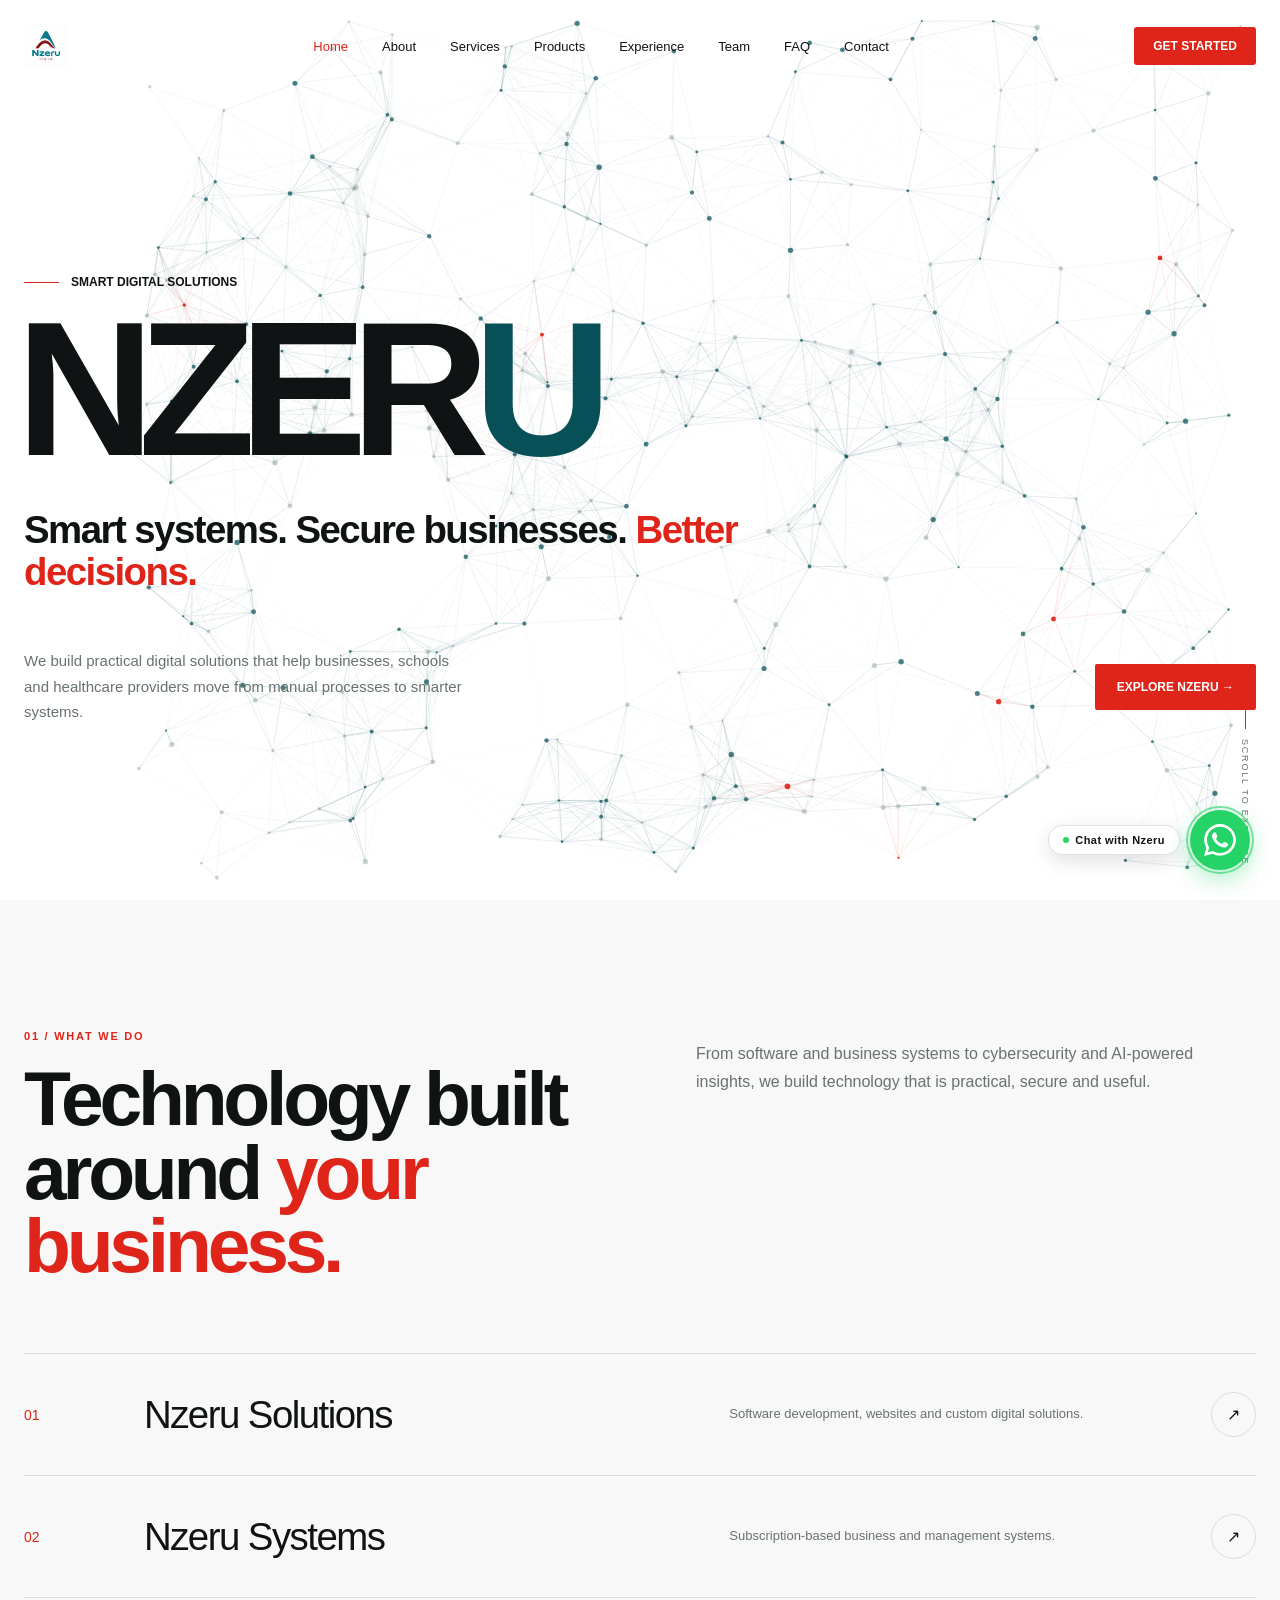
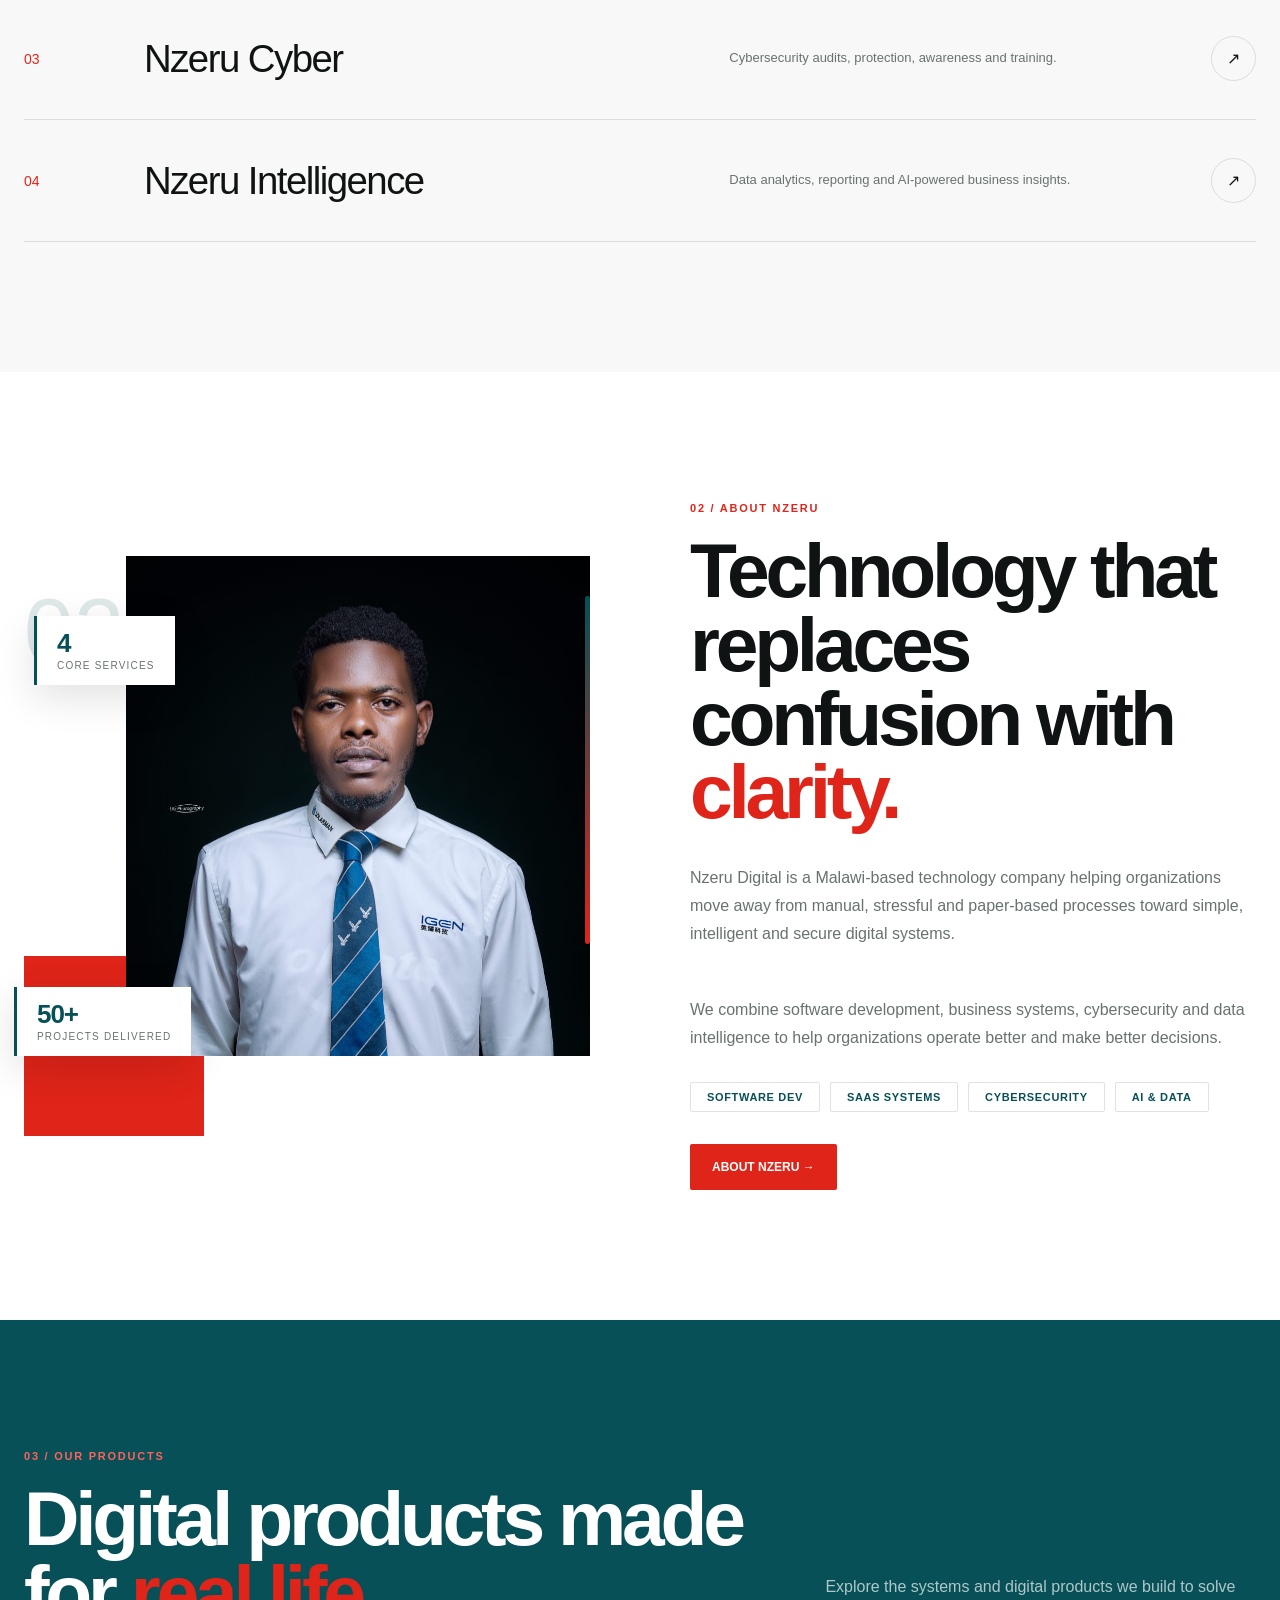
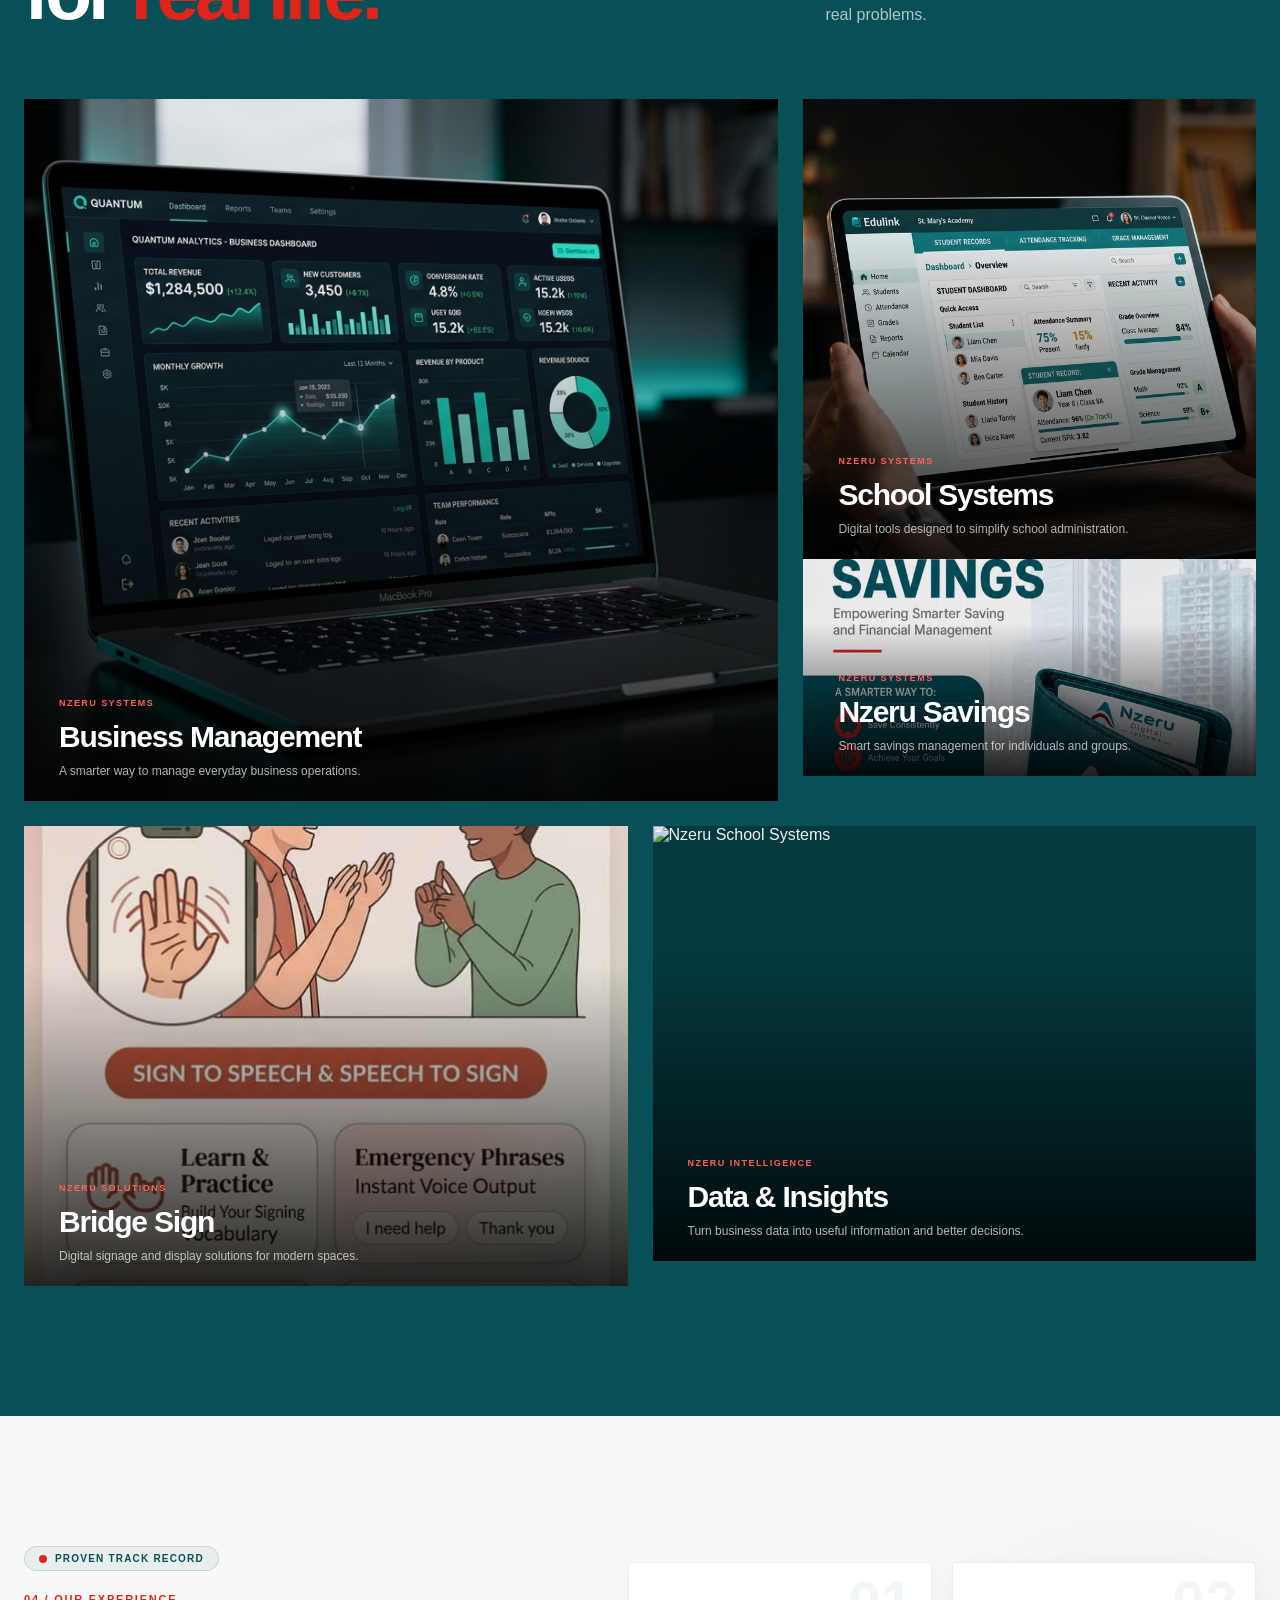
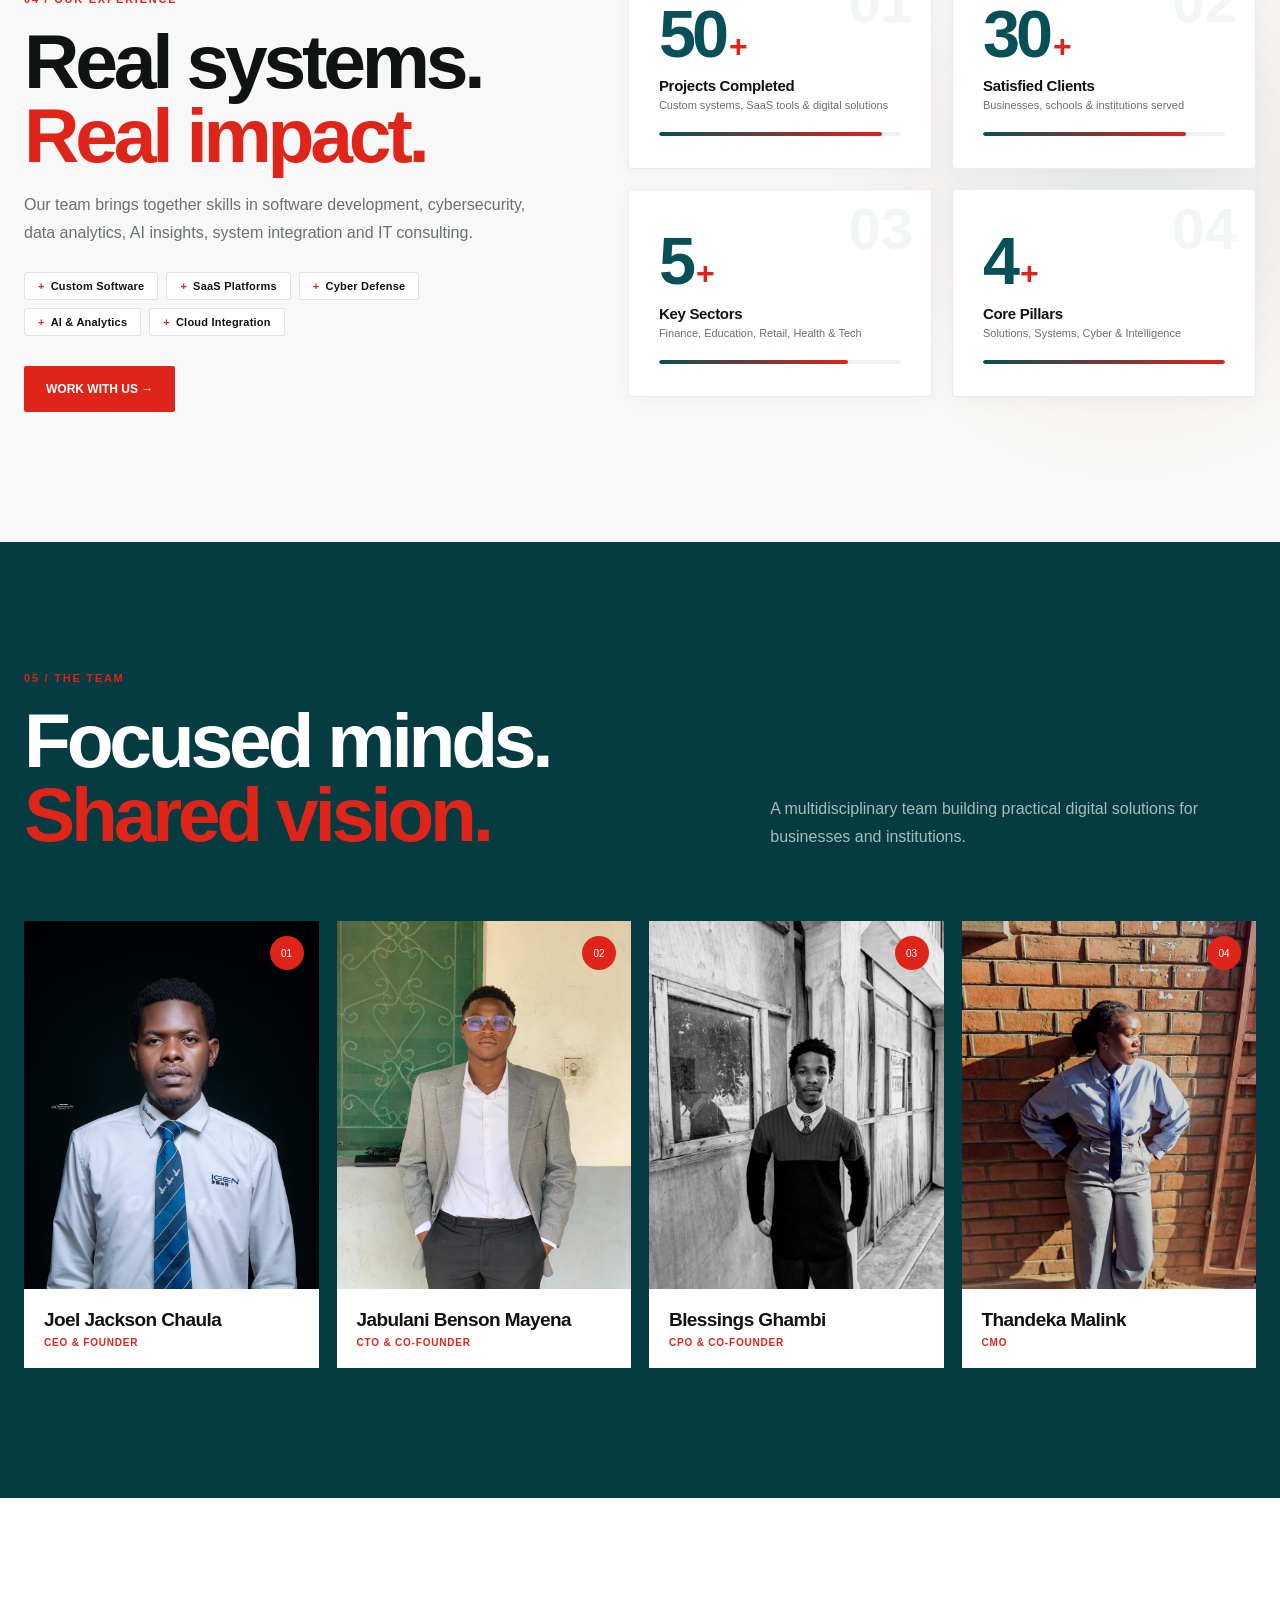
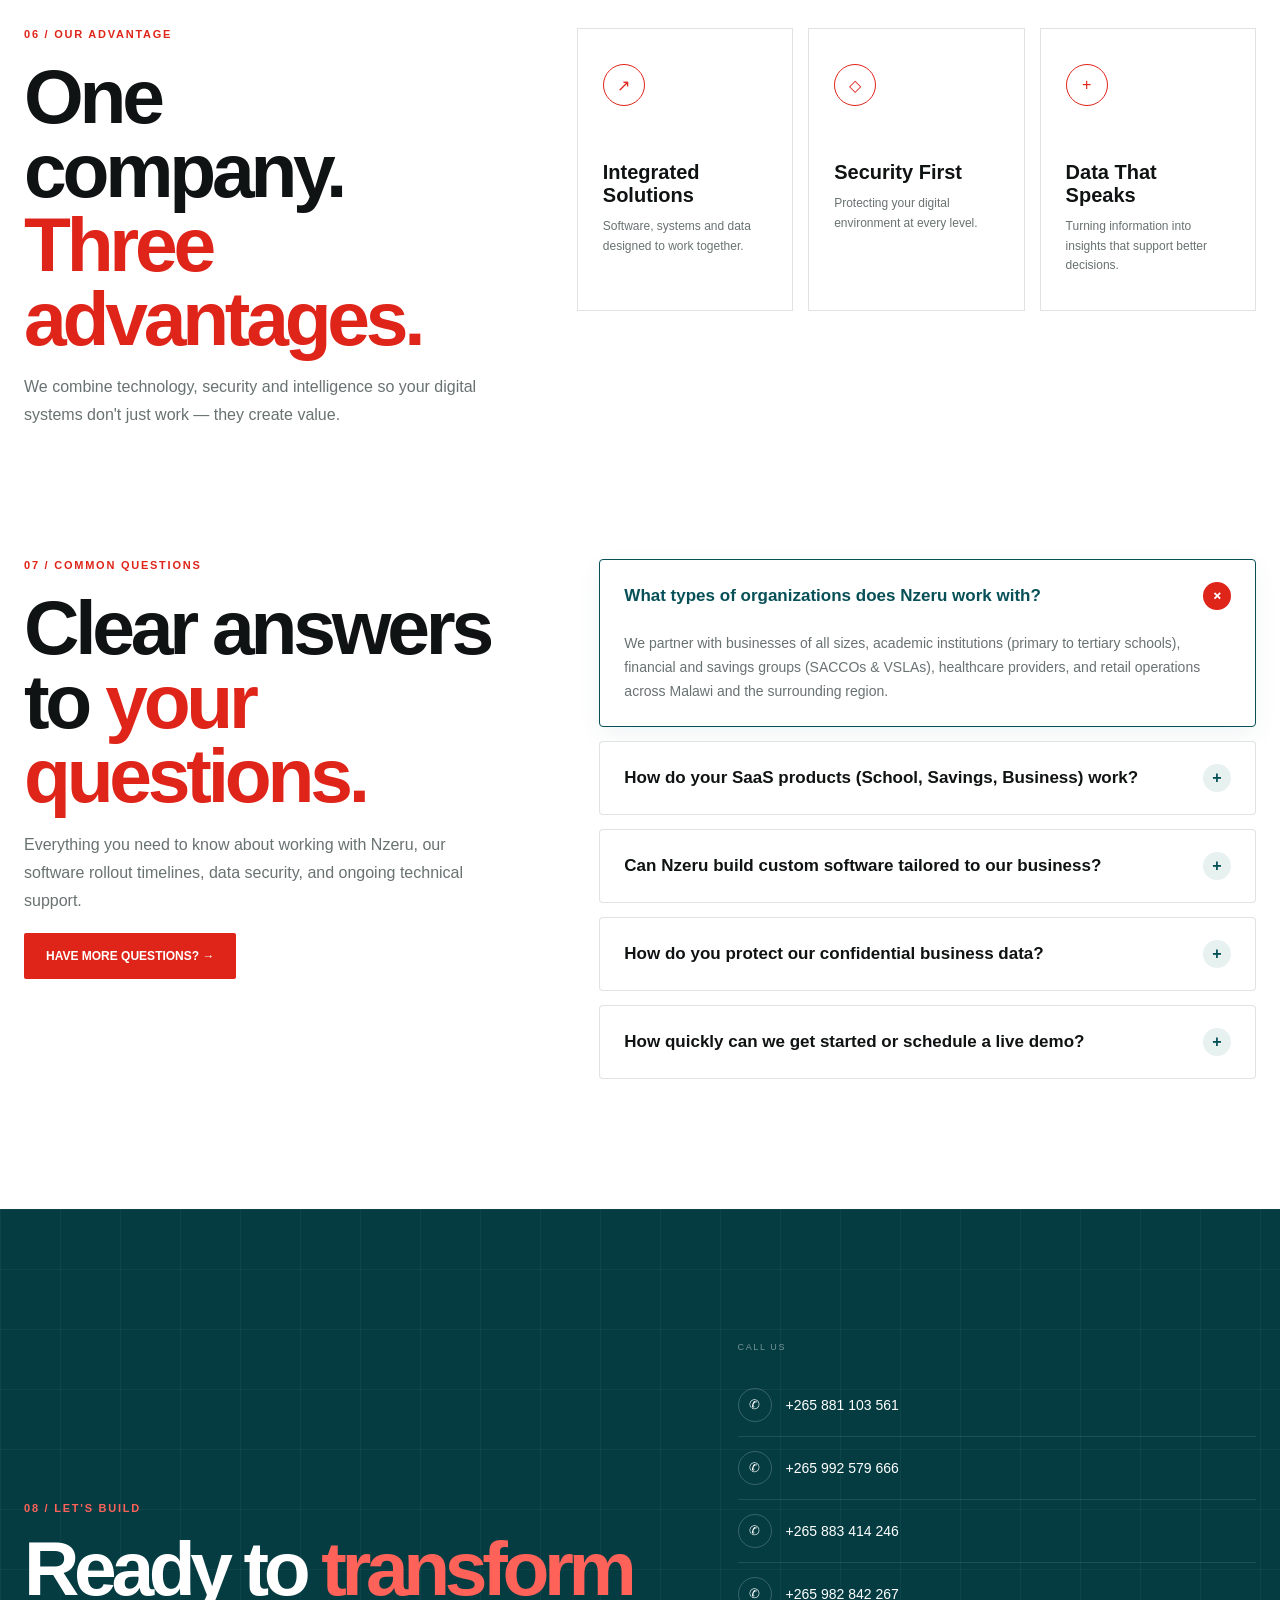
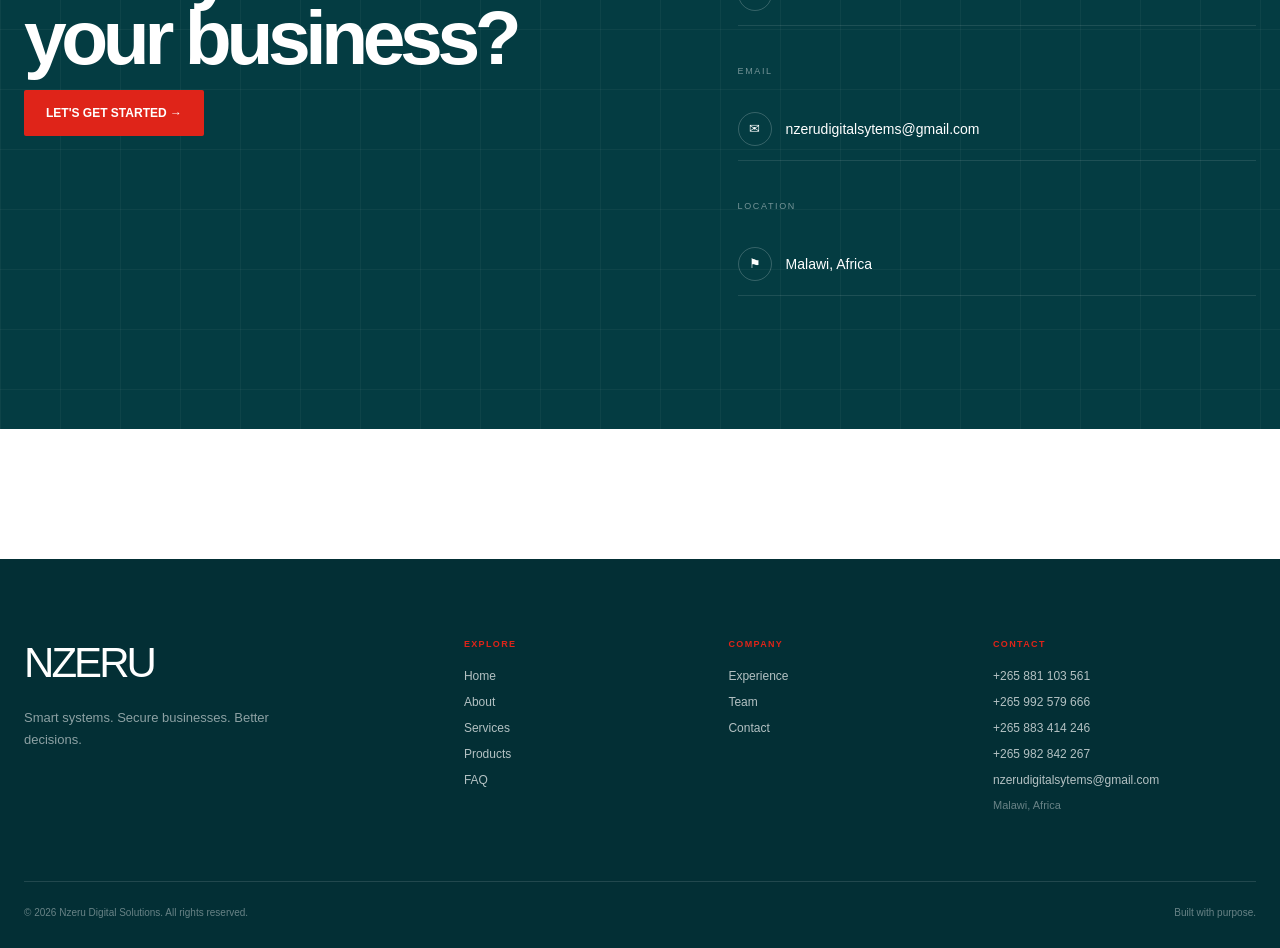
==== commit eca88e16: "Clean up directory structure and deploy root website" ====
--- a/index.html
+++ b/index.html
@@ -1,856 +1,4102 @@
 <!DOCTYPE html>
 <html lang="en">
 <head>
-  <meta charset="UTF-8">
-  <meta name="viewport" content="width=device-width, initial-scale=1.0">
-  <title>Nzeru Digital Services — Smart Systems. Secure Businesses. Better Decisions.</title>
-  <meta name="description" content="Nzeru Digital Services builds practical digital solutions for businesses, schools, healthcare providers, and organizations across Malawi and beyond.">
-  <meta name="keywords" content="Nzeru Digital, software development, Malawi, business systems, cybersecurity, data analytics, AI, BridgeSign">
-  <meta property="og:title" content="Nzeru Digital Services">
-  <meta property="og:description" content="Smart Systems. Secure Businesses. Better Decisions.">
-  <meta property="og:type" content="website">
+  <meta charset="UTF-8" />
+  <meta name="viewport" content="width=device-width, initial-scale=1.0" />
+
+  <title>Nzeru Digital — Smart Systems. Secure Businesses. Better Decisions.</title>
+
+  <meta
+    name="description"
+    content="Nzeru Digital builds smart systems, secures businesses and turns data into better decisions. Malawi-based digital solutions, enterprise SaaS & cybersecurity."
+  />
+
+  <!-- Favicon -->
+  <link rel="icon" type="image/jpeg" href="assets/logo/logonzeru.jpeg" />
+  <link rel="apple-touch-icon" href="assets/logo/logonzeru.jpeg" />
+
+  <!-- OpenGraph Social Sharing -->
+  <meta property="og:type" content="website" />
+  <meta property="og:site_name" content="Nzeru Digital Solutions" />
+  <meta property="og:title" content="Nzeru Digital — Smart Systems. Secure Businesses." />
+  <meta property="og:description" content="Custom software, subscription SaaS systems, cybersecurity audits & AI-driven business intelligence in Malawi." />
+  <meta property="og:image" content="assets/logo/logonzeru.jpeg" />
+
+  <!-- Twitter Card -->
+  <meta name="twitter:card" content="summary_large_image" />
+  <meta name="twitter:title" content="Nzeru Digital — Smart Systems. Secure Businesses." />
+  <meta name="twitter:description" content="Custom software, subscription SaaS systems, cybersecurity audits & AI-driven business intelligence in Malawi." />
+  <meta name="twitter:image" content="assets/logo/logonzeru.jpeg" />
+
   <link rel="preconnect" href="https://fonts.googleapis.com">
   <link rel="preconnect" href="https://fonts.gstatic.com" crossorigin>
-  <link href="https://fonts.googleapis.com/css2?family=Inter:ital,opsz,wght@0,14..32,300;0,14..32,400;0,14..32,500;0,14..32,600;0,14..32,700;1,14..32,300;1,14..32,400&family=Syne:wght@400;500;600;700;800&display=swap" rel="stylesheet">
-  <link rel="stylesheet" href="css/style.css?v=3">
+
+  <link
+    href="https://fonts.googleapis.com/css2?family=DM+Sans:wght@400;500;600;700&family=Space+Grotesk:wght@400;500;600;700&display=swap"
+    rel="stylesheet"
+  />
+
+  <style>
+
+    /* =========================================================
+       N Z E R U  —  GLOBAL
+    ========================================================= */
+
+    :root {
+      --white: #ffffff;
+      --off-white: #f7f8f7;
+      --black: #101313;
+      --muted: #687271;
+
+      --teal: #075057;
+      --teal-dark: #043c42;
+      --teal-light: #e7f1f0;
+
+      --red: #df2419;
+      --red-dark: #b91b13;
+
+      --border: rgba(16, 19, 19, 0.12);
+
+      --container: 1240px;
+
+      --ease: cubic-bezier(.22, 1, .36, 1);
+    }
+
+    * {
+      margin: 0;
+      padding: 0;
+      box-sizing: border-box;
+    }
+
+    html {
+      scroll-behavior: smooth;
+    }
+
+    body {
+      font-family: "DM Sans", sans-serif;
+      background: var(--white);
+      color: var(--black);
+      overflow-x: hidden;
+    }
+
+    body.no-scroll {
+      overflow: hidden;
+    }
+
+    a {
+      color: inherit;
+      text-decoration: none;
+    }
+
+    button {
+      border: 0;
+      background: none;
+      font: inherit;
+      cursor: pointer;
+    }
+
+    img {
+      width: 100%;
+      display: block;
+      object-fit: cover;
+    }
+
+    ::selection {
+      background: var(--red);
+      color: white;
+    }
+
+    .container {
+      width: min(var(--container), calc(100% - 48px));
+      margin-inline: auto;
+    }
+
+    .section {
+      padding: 130px 0;
+      position: relative;
+    }
+
+    .eyebrow {
+      color: var(--red);
+      font-size: 11px;
+      font-weight: 700;
+      letter-spacing: .16em;
+      text-transform: uppercase;
+      margin-bottom: 20px;
+    }
+
+    .section-title {
+      font-family: "Space Grotesk", sans-serif;
+      font-size: clamp(42px, 6vw, 82px);
+      line-height: .96;
+      letter-spacing: -.055em;
+      max-width: 900px;
+    }
+
+    .section-title span {
+      color: var(--red);
+    }
+
+    .body-copy {
+      color: var(--muted);
+      line-height: 1.75;
+      max-width: 560px;
+    }
+
+
+    /* =========================================================
+       LOADER
+    ========================================================= */
+
+    .loader {
+      position: fixed;
+      inset: 0;
+      background: var(--teal);
+      z-index: 9999;
+      display: grid;
+      place-items: center;
+      transition:
+        opacity .8s var(--ease),
+        visibility .8s;
+    }
+
+    .loader.hide {
+      opacity: 0;
+      visibility: hidden;
+    }
+
+    .loader-logo {
+      color: white;
+      font-family: "Space Grotesk", sans-serif;
+      font-size: clamp(50px, 10vw, 110px);
+      font-weight: 700;
+      letter-spacing: -.07em;
+      overflow: hidden;
+    }
+
+    .loader-logo span {
+      display: inline-block;
+      transform: translateY(110%);
+      animation: loaderLetters .8s var(--ease) forwards;
+    }
+
+    .loader-logo span:nth-child(2) {
+      animation-delay: .08s;
+    }
+
+    .loader-logo span:nth-child(3) {
+      animation-delay: .16s;
+    }
+
+    .loader-logo span:nth-child(4) {
+      animation-delay: .24s;
+    }
+
+    .loader-logo span:nth-child(5) {
+      animation-delay: .32s;
+    }
+
+    @keyframes loaderLetters {
+      to {
+        transform: translateY(0);
+      }
+    }
+
+
+    /* =========================================================
+       NAVIGATION
+    ========================================================= */
+
+    .nav {
+      position: fixed;
+      top: 0;
+      left: 0;
+      width: 100%;
+      z-index: 1000;
+      padding: 24px 0;
+      transition:
+        background .4s ease,
+        padding .4s ease,
+        box-shadow .4s ease;
+    }
+
+    .nav.scrolled {
+      background: rgba(255,255,255,.92);
+      backdrop-filter: blur(18px);
+      padding: 16px 0;
+      box-shadow: 0 1px 0 var(--border);
+    }
+
+    .nav-inner {
+      display: flex;
+      align-items: center;
+      justify-content: space-between;
+    }
+
+    .logo {
+      font-family: "Space Grotesk", sans-serif;
+      font-size: 25px;
+      font-weight: 700;
+      letter-spacing: -.07em;
+    }
+
+    .logo small {
+      display: block;
+      font-family: "DM Sans", sans-serif;
+      font-size: 6px;
+      letter-spacing: .16em;
+      color: var(--teal);
+      margin-top: -2px;
+    }
+
+    .nav-links {
+      display: flex;
+      gap: 34px;
+      align-items: center;
+    }
+
+    .nav-links a {
+      font-size: 13px;
+      font-weight: 500;
+      position: relative;
+    }
+
+    .nav-links a::after {
+      content: "";
+      position: absolute;
+      width: 0;
+      height: 2px;
+      background: var(--red);
+      bottom: -7px;
+      left: 0;
+      transition: width .3s var(--ease);
+    }
+
+    .nav-links a:hover::after {
+      width: 100%;
+    }
+
+    .nav-cta {
+      background: var(--red);
+      color: white;
+      padding: 12px 19px;
+      border-radius: 3px;
+      font-size: 12px;
+      font-weight: 700;
+      transition: transform .3s var(--ease), background .3s ease;
+    }
+
+    .nav-cta:hover {
+      background: var(--red-dark);
+      transform: translateY(-3px);
+    }
+
+    .mobile-toggle {
+      display: none;
+      width: 42px;
+      height: 42px;
+      border: 1px solid var(--border);
+      border-radius: 50%;
+      align-items: center;
+      justify-content: center;
+      flex-direction: column;
+      gap: 5px;
+    }
+
+    .mobile-toggle span {
+      width: 17px;
+      height: 1px;
+      background: var(--black);
+    }
+
+
+    /* =========================================================
+       HERO
+    ========================================================= */
+
+    .hero {
+      min-height: 100vh;
+      display: flex;
+      align-items: center;
+      position: relative;
+      overflow: hidden;
+      padding-top: 100px;
+    }
+
+    /* particle canvas replaces hero-grid and hero-orb */
+    #particle-canvas {
+      position: absolute;
+      inset: 0;
+      width: 100%;
+      height: 100%;
+      pointer-events: none;
+      z-index: 1;
+    }
+
+    .hero-content {
+      position: relative;
+      z-index: 2;
+    }
+
+    .hero-kicker {
+      display: flex;
+      align-items: center;
+      gap: 12px;
+      margin-bottom: 25px;
+      font-size: 12px;
+      font-weight: 600;
+      opacity: 0;
+      transform: translateX(-50px);
+      animation: slideLeft 1s .8s var(--ease) forwards;
+    }
+
+    .hero-kicker i {
+      width: 35px;
+      height: 1px;
+      background: var(--red);
+    }
+
+    .hero-title {
+      font-family: "Space Grotesk", sans-serif;
+      font-size: clamp(75px, 15vw, 220px);
+      line-height: .78;
+      letter-spacing: -.085em;
+      display: flex;
+      overflow: hidden;
+      margin-left: -8px;
+    }
+
+    .hero-title span {
+      display: inline-block;
+      transform: translateX(-110%);
+      opacity: 0;
+      animation: heroLetter 1.1s var(--ease) forwards;
+    }
+
+    .hero-title span:nth-child(1) {
+      animation-delay: .55s;
+    }
+
+    .hero-title span:nth-child(2) {
+      animation-delay: .65s;
+    }
+
+    .hero-title span:nth-child(3) {
+      animation-delay: .75s;
+    }
+
+    .hero-title span:nth-child(4) {
+      animation-delay: .85s;
+    }
+
+    .hero-title span:nth-child(5) {
+      animation-delay: .95s;
+      color: var(--teal);
+    }
+
+    @keyframes heroLetter {
+      0% {
+        transform: translateX(-110%);
+        opacity: 0;
+      }
+
+      70% {
+        transform: translateX(8%);
+      }
+
+      100% {
+        transform: translateX(0);
+        opacity: 1;
+      }
+    }
+
+    .hero-subtitle {
+      font-family: "Space Grotesk", sans-serif;
+      font-size: clamp(24px, 3vw, 42px);
+      line-height: 1.1;
+      max-width: 760px;
+      margin-top: 45px;
+      letter-spacing: -.04em;
+      opacity: 0;
+      transform: translateX(-60px);
+      animation: slideLeft 1s 1.3s var(--ease) forwards;
+    }
+
+    .hero-subtitle span {
+      color: var(--red);
+    }
+
+    .hero-bottom {
+      display: flex;
+      align-items: center;
+      justify-content: space-between;
+      margin-top: 55px;
+      opacity: 0;
+      transform: translateX(-60px);
+      animation: slideLeft 1s 1.5s var(--ease) forwards;
+    }
+
+    .hero-description {
+      color: var(--muted);
+      max-width: 440px;
+      line-height: 1.7;
+      font-size: 15px;
+    }
+
+    .btn {
+      display: inline-flex;
+      align-items: center;
+      gap: 15px;
+      background: var(--red);
+      color: white;
+      padding: 16px 22px;
+      font-size: 12px;
+      font-weight: 700;
+      position: relative;
+      overflow: hidden;
+      border-radius: 2px;
+      transition: transform .4s var(--ease);
+    }
+
+    .btn::before {
+      content: "";
+      position: absolute;
+      inset: 0;
+      background: var(--black);
+      transform: translateX(-101%);
+      transition: transform .5s var(--ease);
+    }
+
+    .btn:hover::before {
+      transform: translateX(0);
+    }
+
+    .btn:hover {
+      transform: translateY(-4px);
+    }
+
+    .btn span {
+      position: relative;
+      z-index: 1;
+    }
+
+    .hero-scroll {
+      position: absolute;
+      right: 30px;
+      bottom: 35px;
+      writing-mode: vertical-rl;
+      font-size: 9px;
+      letter-spacing: .2em;
+      text-transform: uppercase;
+      color: var(--muted);
+      display: flex;
+      align-items: center;
+      gap: 10px;
+    }
+
+    .hero-scroll::before {
+      content: "";
+      width: 1px;
+      height: 45px;
+      background: var(--red);
+    }
+
+    @keyframes slideLeft {
+      to {
+        opacity: 1;
+        transform: translateX(0);
+      }
+    }
+
+
+    /* =========================================================
+       SERVICES
+    ========================================================= */
+
+    .services {
+      background: var(--off-white);
+    }
+
+    .services-heading {
+      display: flex;
+      justify-content: space-between;
+      gap: 50px;
+      margin-bottom: 70px;
+    }
+
+    .services-heading .body-copy {
+      padding-top: 10px;
+    }
+
+    .services-list {
+      border-top: 1px solid var(--border);
+    }
+
+    .service {
+      display: grid;
+      grid-template-columns: 90px 1.4fr 1fr 100px;
+      gap: 30px;
+      align-items: center;
+      padding: 38px 0;
+      border-bottom: 1px solid var(--border);
+      transition:
+        padding .5s var(--ease),
+        background .5s ease;
+      position: relative;
+      overflow: hidden;
+    }
+
+    .service::before {
+      content: "";
+      position: absolute;
+      inset: 0;
+      background: var(--teal);
+      transform: translateX(-101%);
+      transition: transform .6s var(--ease);
+      z-index: 0;
+    }
+
+    .service:hover::before {
+      transform: translateX(0);
+    }
+
+    .service > * {
+      position: relative;
+      z-index: 1;
+    }
+
+    .service:hover {
+      padding-left: 25px;
+      padding-right: 25px;
+      color: white;
+    }
+
+    .service-number {
+      color: var(--red);
+      font-family: "Space Grotesk", sans-serif;
+      font-size: 14px;
+    }
+
+    .service:hover .service-number {
+      color: #fff;
+    }
+
+    .service-name {
+      font-family: "Space Grotesk", sans-serif;
+      font-size: clamp(25px, 3vw, 40px);
+      letter-spacing: -.04em;
+    }
+
+    .service-description {
+      font-size: 13px;
+      line-height: 1.6;
+      color: var(--muted);
+    }
+
+    .service:hover .service-description {
+      color: rgba(255,255,255,.7);
+    }
+
+    .service-arrow {
+      width: 45px;
+      height: 45px;
+      border: 1px solid var(--border);
+      border-radius: 50%;
+      display: grid;
+      place-items: center;
+      justify-self: end;
+      transition: all .4s var(--ease);
+    }
+
+    .service:hover .service-arrow {
+      background: var(--red);
+      border-color: var(--red);
+      transform: rotate(-45deg);
+    }
+
+
+    /* =========================================================
+       ABOUT
+    ========================================================= */
+
+    .about-grid {
+      display: grid;
+      grid-template-columns: 1fr 1fr;
+      gap: 100px;
+      align-items: center;
+    }
+
+    .about-image {
+      position: relative;
+      min-height: 580px;
+    }
+
+    .about-image-main {
+      width: 82%;
+      height: 500px;
+      margin-left: auto;
+      overflow: hidden;
+      background: var(--teal-light);
+    }
+
+    .about-image-main img {
+      height: 100%;
+      transition: transform 1s var(--ease);
+    }
+
+    .about-image:hover img {
+      transform: scale(1.05);
+    }
+
+    .about-accent {
+      position: absolute;
+      left: 0;
+      bottom: 0;
+      width: 180px;
+      height: 180px;
+      background: var(--red);
+      z-index: -1;
+    }
+
+    /* floating stat pills on about image */
+    .about-stat {
+      position: absolute;
+      background: white;
+      border-left: 3px solid var(--teal);
+      padding: 14px 20px;
+      box-shadow: 0 12px 40px rgba(0,0,0,.12);
+      z-index: 3;
+      animation: floatY 4s ease-in-out infinite;
+    }
+    .about-stat:nth-child(3) { animation-delay: -2s; }
+    .about-stat-num {
+      font-family: "Space Grotesk", sans-serif;
+      font-size: 26px;
+      font-weight: 700;
+      color: var(--teal);
+      letter-spacing: -.04em;
+      line-height: 1;
+    }
+    .about-stat-label {
+      font-size: 10px;
+      text-transform: uppercase;
+      letter-spacing: .12em;
+      color: var(--muted);
+      margin-top: 4px;
+    }
+    @keyframes floatY {
+      0%,100% { transform: translateY(0); }
+      50%      { transform: translateY(-10px); }
+    }
+
+    /* teal side strip */
+    .about-strip {
+      position: absolute;
+      right: 0;
+      top: 40px;
+      width: 5px;
+      height: 60%;
+      background: linear-gradient(to bottom, var(--teal), var(--red));
+      border-radius: 4px;
+    }
+
+    .about-number {
+      position: absolute;
+      top: 30px;
+      left: 0;
+      font-family: "Space Grotesk", sans-serif;
+      font-size: 90px;
+      line-height: 1;
+      color: var(--teal);
+      opacity: .12;
+    }
+
+    .about-content .section-title {
+      margin-bottom: 35px;
+    }
+
+    .about-content .body-copy {
+      margin-bottom: 30px;
+    }
+
+    /* inline pillars under about copy */
+    .about-pillars {
+      display: flex;
+      gap: 10px;
+      flex-wrap: wrap;
+      margin-top: 28px;
+      margin-bottom: 32px;
+    }
+    .about-pillar {
+      border: 1px solid var(--border);
+      padding: 8px 16px;
+      font-size: 11px;
+      font-weight: 600;
+      letter-spacing: .06em;
+      text-transform: uppercase;
+      color: var(--teal);
+      border-radius: 2px;
+      transition: background .3s, color .3s;
+    }
+    .about-pillar:hover {
+      background: var(--teal);
+      color: white;
+    }
+
+
+    /* =========================================================
+       PRODUCTS
+    ========================================================= */
+
+    .products {
+      background: var(--teal);
+      color: white;
+      overflow: hidden;
+    }
+
+    .products .eyebrow {
+      color: #ff6259;
+    }
+
+    .products .body-copy {
+      color: rgba(255,255,255,.68);
+    }
+
+    .products-header {
+      display: flex;
+      justify-content: space-between;
+      align-items: end;
+      gap: 50px;
+      margin-bottom: 70px;
+    }
+
+    .products-grid {
+      display: grid;
+      grid-template-columns: 1.25fr .75fr;
+      gap: 25px;
+    }
+
+    .product-card {
+      position: relative;
+      min-height: 460px;
+      overflow: hidden;
+      background: var(--teal-dark);
+      group: product;
+    }
+
+    .product-card:nth-child(2),
+    .product-card:nth-child(3) {
+      min-height: 217px;
+    }
+
+    .product-card:nth-child(2) {
+      margin-bottom: 25px;
+    }
+
+    .product-card-image {
+      position: absolute;
+      inset: 0;
+      overflow: hidden;
+    }
+
+    .product-card-image img {
+      height: 100%;
+      transition: transform 1s var(--ease);
+    }
+
+    .product-card:hover .product-card-image img {
+      transform: scale(1.08);
+    }
+
+    .product-overlay {
+      position: absolute;
+      inset: 0;
+      background:
+        linear-gradient(
+          to top,
+          rgba(0,0,0,.85),
+          rgba(0,0,0,.05) 70%
+        );
+    }
+
+    .product-content {
+      position: absolute;
+      bottom: 0;
+      left: 0;
+      width: 100%;
+      padding: 35px;
+      transform: translateY(15px);
+      transition: transform .5s var(--ease);
+    }
+
+    .product-card:hover .product-content {
+      transform: translateY(0);
+    }
+
+    .product-tag {
+      color: #ff6259;
+      text-transform: uppercase;
+      font-size: 9px;
+      letter-spacing: .16em;
+      font-weight: 700;
+      margin-bottom: 12px;
+    }
+
+    .product-name {
+      font-family: "Space Grotesk", sans-serif;
+      font-size: 30px;
+      letter-spacing: -.04em;
+    }
+
+    .product-text {
+      color: rgba(255,255,255,.7);
+      font-size: 12px;
+      line-height: 1.6;
+      margin-top: 8px;
+      max-width: 400px;
+    }
+
+
+    /* =========================================================
+       EXPERIENCE / NUMBERS
+    ========================================================= */
+
+    .experience {
+      background: var(--off-white);
+      position: relative;
+      overflow: hidden;
+    }
+
+    /* Ambient background glow orb */
+    .experience-glow {
+      position: absolute;
+      width: 500px;
+      height: 500px;
+      border-radius: 50%;
+      background: radial-gradient(circle, rgba(7,80,87,0.09) 0%, rgba(223,36,25,0.03) 60%, transparent 80%);
+      top: 50%;
+      right: -100px;
+      transform: translateY(-50%);
+      pointer-events: none;
+      filter: blur(40px);
+      animation: expGlowPulse 8s ease-in-out infinite alternate;
+    }
+
+    @keyframes expGlowPulse {
+      0% { transform: translateY(-50%) scale(0.9); opacity: 0.7; }
+      100% { transform: translateY(-45%) scale(1.15); opacity: 1; }
+    }
+
+    .experience-grid {
+      display: grid;
+      grid-template-columns: .9fr 1.1fr;
+      gap: 90px;
+      align-items: center;
+      position: relative;
+      z-index: 2;
+    }
+
+    /* Live status badge */
+    .exp-live-badge {
+      display: inline-flex;
+      align-items: center;
+      gap: 8px;
+      padding: 6px 14px;
+      background: rgba(7,80,87,0.06);
+      border: 1px solid rgba(7,80,87,0.15);
+      border-radius: 20px;
+      font-size: 10px;
+      font-weight: 700;
+      letter-spacing: .12em;
+      text-transform: uppercase;
+      color: var(--teal);
+      margin-bottom: 22px;
+    }
+
+    .exp-live-dot {
+      width: 8px;
+      height: 8px;
+      background: var(--red);
+      border-radius: 50%;
+      box-shadow: 0 0 0 0 rgba(223,36,25,0.7);
+      animation: livePulse 2s infinite;
+    }
+
+    @keyframes livePulse {
+      0% { box-shadow: 0 0 0 0 rgba(223,36,25,0.7); }
+      70% { box-shadow: 0 0 0 8px rgba(223,36,25,0); }
+      100% { box-shadow: 0 0 0 0 rgba(223,36,25,0); }
+    }
+
+    /* Capability tags under description */
+    .exp-capabilities {
+      display: flex;
+      flex-wrap: wrap;
+      gap: 8px;
+      margin-top: 25px;
+      margin-bottom: 30px;
+    }
+
+    .exp-chip {
+      background: white;
+      border: 1px solid var(--border);
+      padding: 7px 13px;
+      border-radius: 3px;
+      font-size: 11px;
+      font-weight: 600;
+      color: var(--black);
+      letter-spacing: .02em;
+      transition: all .35s var(--ease);
+      display: flex;
+      align-items: center;
+      gap: 6px;
+    }
+
+    .exp-chip i {
+      color: var(--red);
+      font-style: normal;
+      font-weight: 700;
+    }
+
+    .exp-chip:hover {
+      background: var(--teal);
+      color: white;
+      border-color: var(--teal);
+      transform: translateY(-3px);
+      box-shadow: 0 6px 18px rgba(7,80,87,0.18);
+    }
+    .exp-chip:hover i { color: #ff6259; }
+
+    /* Stats Grid */
+    .stats {
+      display: grid;
+      grid-template-columns: 1fr 1fr;
+      gap: 20px;
+      perspective: 1000px;
+    }
+
+    .stat {
+      background: white;
+      padding: 38px 30px 32px;
+      border: 1px solid rgba(16, 19, 19, 0.08);
+      border-radius: 4px;
+      position: relative;
+      overflow: hidden;
+      box-shadow: 0 4px 20px rgba(0,0,0,0.03);
+      transition: transform .4s var(--ease), box-shadow .4s var(--ease), border-color .4s ease;
+      cursor: default;
+    }
+
+    .stat:hover {
+      transform: translateY(-6px);
+      box-shadow: 0 16px 36px rgba(7,80,87,0.12);
+      border-color: rgba(7,80,87,0.25);
+    }
+
+    /* Top accent sliding bar */
+    .stat-top-bar {
+      position: absolute;
+      top: 0;
+      left: 0;
+      right: 0;
+      height: 3px;
+      background: linear-gradient(90deg, var(--teal), var(--red));
+      transform: scaleX(0);
+      transform-origin: left;
+      transition: transform .5s var(--ease);
+    }
+
+    .stat:hover .stat-top-bar {
+      transform: scaleX(1);
+    }
+
+    /* Watermark index number */
+    .stat-watermark {
+      position: absolute;
+      right: 18px;
+      top: 10px;
+      font-family: "Space Grotesk", sans-serif;
+      font-size: 58px;
+      font-weight: 700;
+      color: rgba(7,80,87,0.05);
+      line-height: 1;
+      pointer-events: none;
+      transition: transform .5s var(--ease), color .4s ease;
+    }
+
+    .stat:hover .stat-watermark {
+      color: rgba(223,36,25,0.08);
+      transform: scale(1.1) translateX(-4px);
+    }
+
+    .stat-num-wrap {
+      display: flex;
+      align-items: baseline;
+      gap: 4px;
+    }
+
+    .stat-number {
+      font-family: "Space Grotesk", sans-serif;
+      font-size: clamp(48px, 5.2vw, 68px);
+      font-weight: 700;
+      line-height: 1;
+      color: var(--teal);
+      letter-spacing: -.06em;
+      transition: color .3s ease;
+    }
+
+    .stat:hover .stat-number {
+      color: var(--black);
+    }
+
+    .stat-plus {
+      font-family: "Space Grotesk", sans-serif;
+      font-size: 32px;
+      font-weight: 700;
+      color: var(--red);
+    }
+
+    .stat-label {
+      font-family: "Space Grotesk", sans-serif;
+      font-size: 15px;
+      font-weight: 700;
+      letter-spacing: -.02em;
+      margin-top: 10px;
+      color: var(--black);
+    }
+
+    .stat-sub {
+      font-size: 11px;
+      color: var(--muted);
+      margin-top: 4px;
+      line-height: 1.45;
+    }
+
+    /* Animated progress bar under stat */
+    .stat-progress {
+      width: 100%;
+      height: 4px;
+      background: rgba(16,19,19,0.06);
+      border-radius: 2px;
+      margin-top: 18px;
+      overflow: hidden;
+    }
+
+    .stat-progress-bar {
+      height: 100%;
+      width: 0%;
+      background: linear-gradient(90deg, var(--teal), var(--red));
+      border-radius: 2px;
+      transition: width 1.6s cubic-bezier(0.22, 1, 0.36, 1);
+    }
+
+    .stat-progress.animated .stat-progress-bar {
+      width: var(--prog-w, 100%);
+    }
+
+
+    /* =========================================================
+       TEAM
+    ========================================================= */
+
+    .team {
+      background: var(--teal-dark);
+      color: white;
+      overflow: hidden;
+    }
+
+    .team-header {
+      display: flex;
+      justify-content: space-between;
+      align-items: end;
+      gap: 50px;
+      margin-bottom: 70px;
+    }
+
+    .team .body-copy {
+      color: rgba(255,255,255,.65);
+    }
+
+    .team-grid {
+      display: grid;
+      grid-template-columns: repeat(4, 1fr);
+      gap: 18px;
+    }
+
+    .team-card {
+      position: relative;
+      background: white;
+      color: var(--black);
+      overflow: hidden;
+    }
+
+    .team-image {
+      aspect-ratio: 4 / 5;
+      background:
+        linear-gradient(
+          135deg,
+          #d9e5e4,
+          #879e9e
+        );
+      overflow: hidden;
+    }
+
+    .team-image img {
+      height: 100%;
+      transition: transform .8s var(--ease);
+    }
+
+    .team-card:hover .team-image img {
+      transform: scale(1.06);
+    }
+
+    .team-info {
+      padding: 20px;
+    }
+
+    .team-name {
+      font-family: "Space Grotesk", sans-serif;
+      font-size: 19px;
+      letter-spacing: -.03em;
+    }
+
+    .team-role {
+      color: var(--red);
+      font-size: 10px;
+      font-weight: 700;
+      text-transform: uppercase;
+      letter-spacing: .08em;
+      margin-top: 6px;
+    }
+
+    .team-number {
+      position: absolute;
+      top: 15px;
+      right: 15px;
+      width: 34px;
+      height: 34px;
+      border-radius: 50%;
+      background: var(--red);
+      color: white;
+      display: grid;
+      place-items: center;
+      font-size: 10px;
+      z-index: 2;
+    }
+
+
+    /* =========================================================
+       ADVANTAGE
+    ========================================================= */
+
+    .advantage-grid {
+      display: grid;
+      grid-template-columns: .8fr 1.2fr;
+      gap: 100px;
+      align-items: start;
+    }
+
+    .advantage-items {
+      display: grid;
+      grid-template-columns: repeat(3, 1fr);
+      gap: 15px;
+    }
+
+    .advantage-card {
+      border: 1px solid var(--border);
+      padding: 35px 25px;
+      min-height: 250px;
+      transition:
+        background .4s ease,
+        color .4s ease,
+        transform .4s var(--ease);
+    }
+
+    .advantage-card:hover {
+      background: var(--teal);
+      color: white;
+      transform: translateY(-8px);
+    }
+
+    .advantage-icon {
+      width: 42px;
+      height: 42px;
+      border: 1px solid var(--red);
+      border-radius: 50%;
+      color: var(--red);
+      display: grid;
+      place-items: center;
+      margin-bottom: 55px;
+    }
+
+    .advantage-card h3 {
+      font-family: "Space Grotesk", sans-serif;
+      font-size: 20px;
+      margin-bottom: 10px;
+    }
+
+    .advantage-card p {
+      color: var(--muted);
+      font-size: 12px;
+      line-height: 1.6;
+    }
+
+    .advantage-card:hover p {
+      color: rgba(255,255,255,.7);
+    }
+
+
+    /* =========================================================
+       CTA / CONTACT
+    ========================================================= */
+
+    .cta {
+      background: var(--teal-dark);
+      color: white;
+      overflow: hidden;
+      position: relative;
+    }
+
+    /* animated mesh bg on CTA */
+    .cta::before {
+      content: "";
+      position: absolute;
+      inset: 0;
+      background-image:
+        linear-gradient(rgba(255,255,255,.04) 1px, transparent 1px),
+        linear-gradient(90deg, rgba(255,255,255,.04) 1px, transparent 1px);
+      background-size: 60px 60px;
+      pointer-events: none;
+    }
+
+    .cta-inner {
+      min-height: 560px;
+      display: grid;
+      grid-template-columns: 1.1fr 0.9fr;
+      gap: 80px;
+      align-items: center;
+      position: relative;
+      z-index: 2;
+    }
+
+    .cta-left .eyebrow {
+      color: #ff6259;
+    }
+
+    .cta-title {
+      font-family: "Space Grotesk", sans-serif;
+      font-size: clamp(46px, 6vw, 90px);
+      line-height: .9;
+      letter-spacing: -.07em;
+      max-width: 700px;
+      color: white;
+    }
+
+    .cta-title span {
+      color: #ff6259;
+    }
+
+    .cta-right {
+      display: flex;
+      flex-direction: column;
+      gap: 0;
+    }
+
+    .cta-contact-label {
+      font-size: 9px;
+      letter-spacing: .18em;
+      text-transform: uppercase;
+      color: rgba(255,255,255,.45);
+      margin-bottom: 22px;
+      margin-top: 40px;
+    }
+    .cta-contact-label:first-child { margin-top: 0; }
+
+    .cta-contact-item {
+      display: flex;
+      align-items: center;
+      gap: 14px;
+      color: white;
+      font-size: 14px;
+      font-weight: 500;
+      padding: 14px 0;
+      border-bottom: 1px solid rgba(255,255,255,.1);
+      transition: color .3s ease, gap .3s var(--ease);
+      text-decoration: none;
+    }
+    .cta-contact-item:hover {
+      color: #ff6259;
+      gap: 20px;
+    }
+    .cta-contact-icon {
+      width: 34px;
+      height: 34px;
+      border: 1px solid rgba(255,255,255,.2);
+      border-radius: 50%;
+      display: grid;
+      place-items: center;
+      font-size: 13px;
+      flex-shrink: 0;
+      transition: background .3s, border-color .3s;
+    }
+    .cta-contact-item:hover .cta-contact-icon {
+      background: var(--red);
+      border-color: var(--red);
+    }
+
+    .cta-circle {
+      display: none; /* replaced by contact panel */
+    }
+
+    @keyframes float {
+      0%, 100% { transform: translateY(0); }
+      50%       { transform: translateY(-20px); }
+    }
+
+    @keyframes spin {
+      to { transform: rotate(360deg); }
+    }
+
+
+    /* =========================================================
+       FOOTER
+    ========================================================= */
+
+    footer {
+      background: #032f35;
+      color: white;
+      padding: 80px 0 30px;
+    }
+
+    .footer-top {
+      display: grid;
+      grid-template-columns: 1.3fr .7fr .7fr .9fr;
+      gap: 60px;
+      padding-bottom: 70px;
+    }
+
+    .footer-logo {
+      font-family: "Space Grotesk", sans-serif;
+      font-size: 42px;
+      letter-spacing: -.07em;
+    }
+
+    .footer-brand p {
+      color: rgba(255,255,255,.55);
+      max-width: 300px;
+      font-size: 13px;
+      line-height: 1.7;
+      margin-top: 20px;
+    }
+
+    .footer-title {
+      color: var(--red);
+      text-transform: uppercase;
+      font-size: 9px;
+      letter-spacing: .15em;
+      font-weight: 700;
+      margin-bottom: 20px;
+    }
+
+    .footer-links {
+      display: flex;
+      flex-direction: column;
+      gap: 12px;
+    }
+
+    .footer-links a {
+      color: rgba(255,255,255,.7);
+      font-size: 12px;
+      transition: color .3s ease, transform .3s var(--ease);
+    }
+
+    .footer-links a:hover {
+      color: white;
+      transform: translateX(5px);
+    }
+
+    .footer-bottom {
+      border-top: 1px solid rgba(255,255,255,.12);
+      padding-top: 25px;
+      display: flex;
+      justify-content: space-between;
+      color: rgba(255,255,255,.4);
+      font-size: 10px;
+    }
+
+
+    /* =========================================================
+       SCROLL REVEAL
+    ========================================================= */
+
+    .reveal {
+      opacity: 0;
+      transform: translateX(-70px);
+      transition:
+        opacity 1s var(--ease),
+        transform 1s var(--ease);
+    }
+
+    .reveal.right {
+      transform: translateX(70px);
+    }
+
+    .reveal.up {
+      transform: translateY(70px);
+    }
+
+    .reveal.visible {
+      opacity: 1;
+      transform: translate(0);
+    }
+
+
+    /* =========================================================
+       MOBILE
+    ========================================================= */
+
+    @media (max-width: 1000px) {
+
+      .nav-links {
+        position: fixed;
+        inset: 0;
+        background: white;
+        flex-direction: column;
+        justify-content: center;
+        gap: 28px;
+        transform: translateX(100%);
+        transition: transform .6s var(--ease);
+      }
+
+      .nav-links.open {
+        transform: translateX(0);
+      }
+
+      .nav-links a {
+        font-size: 25px;
+      }
+
+      .nav-cta {
+        display: none;
+      }
+
+      .mobile-toggle {
+        display: flex;
+        position: relative;
+        z-index: 3;
+      }
+
+      .hero-bottom,
+      .services-heading,
+      .products-header,
+      .team-header {
+        flex-direction: column;
+        align-items: flex-start;
+      }
+
+      .about-grid,
+      .experience-grid,
+      .advantage-grid {
+        grid-template-columns: 1fr;
+        gap: 60px;
+      }
+
+      .products-grid {
+        grid-template-columns: 1fr;
+      }
+
+      .team-grid {
+        grid-template-columns: 1fr 1fr;
+      }
+
+      .footer-top {
+        grid-template-columns: 1fr 1fr;
+      }
+    }
+
+
+    @media (max-width: 650px) {
+
+      .container {
+        width: min(var(--container), calc(100% - 30px));
+      }
+
+      .section {
+        padding: 90px 0;
+      }
+
+      .hero {
+        min-height: 850px;
+      }
+
+      .hero-title {
+        font-size: clamp(65px, 20vw, 120px);
+        flex-wrap: wrap;
+      }
+
+      .hero-subtitle {
+        font-size: 28px;
+      }
+
+      .hero-bottom {
+        gap: 30px;
+      }
+
+      .hero-scroll {
+        display: none;
+      }
+
+      /* mobile services: card style with active touch glow */
+      .service {
+        grid-template-columns: 1fr auto;
+        gap: 16px;
+        padding: 24px 20px;
+        border-radius: 6px;
+        background: white;
+        border: 1px solid var(--border);
+        margin-bottom: 14px;
+        border-left: 3px solid var(--border);
+        transition: all .35s var(--ease);
+      }
+      .service:active, .service.mobile-active {
+        border-left-color: var(--teal);
+        background: #f0f7f7;
+        transform: scale(0.98);
+      }
+      .service-number {
+        display: none;
+      }
+      .service-description {
+        display: block;
+        font-size: 13px;
+        grid-column: 1 / -1;
+        color: var(--muted);
+      }
+      .service-name {
+        font-size: 20px;
+      }
+      .service-arrow {
+        width: 38px;
+        height: 38px;
+        background: var(--teal-light);
+        border-color: var(--teal-light);
+        color: var(--teal);
+      }
+
+      .about-image {
+        min-height: 430px;
+      }
+
+      .about-image-main {
+        height: 390px;
+        width: 85%;
+      }
+
+      .about-accent {
+        width: 120px;
+        height: 120px;
+      }
+
+      .products-grid {
+        display: block;
+      }
+
+      .product-card,
+      .product-card:nth-child(2),
+      .product-card:nth-child(3) {
+        min-height: 320px;
+        margin-bottom: 18px;
+        border-radius: 6px;
+      }
+
+      /* Mobile: always show tap prompt pill on products */
+      .product-card::after {
+        opacity: 0.9 !important;
+        transform: translateY(0) !important;
+        font-size: 8px !important;
+        padding: 5px 10px !important;
+        background: rgba(4, 60, 66, 0.85) !important;
+      }
+
+      .stats {
+        grid-template-columns: 1fr;
+        gap: 14px;
+      }
+
+      .stat {
+        padding: 30px 24px;
+      }
+
+      /* Mobile: auto-fill top bar on scroll */
+      .stat.mobile-active .stat-top-bar {
+        transform: scaleX(1);
+      }
+
+      .team-grid {
+        grid-template-columns: 1fr 1fr;
+        gap: 12px;
+      }
+      .team-info {
+        padding: 14px 12px;
+      }
+      .team-name {
+        font-size: 15px;
+      }
+
+      .advantage-items {
+        grid-template-columns: 1fr;
+        gap: 14px;
+      }
+
+      .advantage-card {
+        padding: 28px 20px;
+        min-height: auto;
+        border-radius: 4px;
+      }
+
+      .advantage-card.mobile-active {
+        background: var(--teal);
+        color: white;
+      }
+      .advantage-card.mobile-active p {
+        color: rgba(255,255,255,.75);
+      }
+
+      .cta-inner {
+        grid-template-columns: 1fr;
+        padding: 60px 0;
+      }
+
+      .footer-top {
+        grid-template-columns: 1fr;
+      }
+
+      .footer-bottom {
+        flex-direction: column;
+      }
+
+      /* Touch haptic press effects on all buttons & cards */
+      .btn:active, .nav-cta:active, .btn-wa-submit:active {
+        transform: scale(0.96) !important;
+      }
+      .product-card:active {
+        transform: scale(0.98);
+      }
+      .advantage-card:active {
+        transform: scale(0.98);
+      }
+    }
+
+
+    /* =========================================================
+       FAQ SECTION
+    ========================================================= */
+
+    .faq {
+      background: var(--white);
+    }
+
+    .faq-grid {
+      display: grid;
+      grid-template-columns: .85fr 1.15fr;
+      gap: 90px;
+      align-items: start;
+    }
+
+    .faq-list {
+      display: flex;
+      flex-direction: column;
+      gap: 14px;
+    }
+
+    .faq-item {
+      border: 1px solid var(--border);
+      border-radius: 4px;
+      overflow: hidden;
+      transition: border-color .3s ease, box-shadow .3s ease;
+      background: white;
+    }
+
+    .faq-item.active {
+      border-color: var(--teal);
+      box-shadow: 0 8px 24px rgba(7,80,87,0.06);
+    }
+
+    .faq-question {
+      width: 100%;
+      text-align: left;
+      padding: 22px 24px;
+      display: flex;
+      justify-content: space-between;
+      align-items: center;
+      gap: 20px;
+      font-family: "Space Grotesk", sans-serif;
+      font-size: 17px;
+      font-weight: 600;
+      color: var(--black);
+      cursor: pointer;
+      background: none;
+      border: none;
+      transition: color .3s ease;
+    }
+
+    .faq-item.active .faq-question {
+      color: var(--teal);
+    }
+
+    .faq-icon {
+      width: 28px;
+      height: 28px;
+      border-radius: 50%;
+      background: var(--teal-light);
+      color: var(--teal);
+      display: grid;
+      place-items: center;
+      font-size: 16px;
+      flex-shrink: 0;
+      transition: transform .35s var(--ease), background .35s ease, color .35s ease;
+    }
+
+    .faq-item.active .faq-icon {
+      transform: rotate(45deg);
+      background: var(--red);
+      color: white;
+    }
+
+    .faq-answer {
+      max-height: 0;
+      overflow: hidden;
+      transition: max-height .4s var(--ease), padding .3s ease;
+      padding: 0 24px;
+      color: var(--muted);
+      font-size: 14px;
+      line-height: 1.7;
+    }
+
+    .faq-item.active .faq-answer {
+      padding-bottom: 22px;
+    }
+
+
+    /* =========================================================
+       FLOATING WHATSAPP BUTTON
+    ========================================================= */
+
+    .whatsapp-float {
+      position: fixed;
+      bottom: 30px;
+      right: 30px;
+      z-index: 990;
+      display: flex;
+      align-items: center;
+      gap: 10px;
+      text-decoration: none;
+      transition: transform .35s var(--ease);
+    }
+
+    .whatsapp-float:hover {
+      transform: translateY(-4px) scale(1.04);
+    }
+
+    .wa-btn {
+      width: 60px;
+      height: 60px;
+      background: #25D366;
+      border-radius: 50%;
+      display: grid;
+      place-items: center;
+      box-shadow: 0 8px 24px rgba(37, 211, 102, 0.4);
+      position: relative;
+    }
+
+    .wa-btn::before {
+      content: "";
+      position: absolute;
+      inset: -4px;
+      border-radius: 50%;
+      border: 2px solid #25D366;
+      opacity: 0.6;
+      animation: waPulse 2s infinite;
+    }
+
+    @keyframes waPulse {
+      0% { transform: scale(1); opacity: 0.8; }
+      100% { transform: scale(1.35); opacity: 0; }
+    }
+
+    .wa-btn svg {
+      width: 32px;
+      height: 32px;
+      fill: white;
+    }
+
+    .wa-tooltip {
+      background: white;
+      color: var(--black);
+      padding: 8px 14px;
+      border-radius: 20px;
+      font-size: 11px;
+      font-weight: 700;
+      letter-spacing: .04em;
+      box-shadow: 0 6px 20px rgba(0,0,0,0.12);
+      border: 1px solid var(--border);
+      white-space: nowrap;
+      pointer-events: none;
+      display: flex;
+      align-items: center;
+      gap: 6px;
+    }
+
+    .wa-status-dot {
+      width: 6px;
+      height: 6px;
+      background: #25D366;
+      border-radius: 50%;
+    }
+
+
+    /* =========================================================
+       MODALS (QUOTE & PRODUCT DETAILS)
+    ========================================================= */
+
+    .nzeru-modal-overlay {
+      position: fixed;
+      inset: 0;
+      background: rgba(4, 60, 66, 0.75);
+      backdrop-filter: blur(8px);
+      z-index: 10000;
+      display: grid;
+      place-items: center;
+      padding: 20px;
+      opacity: 0;
+      visibility: hidden;
+      transition: opacity .35s ease, visibility .35s ease;
+    }
+
+    .nzeru-modal-overlay.open {
+      opacity: 1;
+      visibility: visible;
+    }
+
+    .nzeru-modal {
+      background: white;
+      border-radius: 6px;
+      width: 100%;
+      max-width: 680px;
+      max-height: 90vh;
+      overflow-y: auto;
+      position: relative;
+      padding: 45px 40px;
+      box-shadow: 0 25px 60px rgba(0,0,0,0.25);
+      transform: translateY(30px) scale(0.96);
+      transition: transform .4s var(--ease);
+    }
+
+    .nzeru-modal-overlay.open .nzeru-modal {
+      transform: translateY(0) scale(1);
+    }
+
+    .modal-close {
+      position: absolute;
+      top: 20px;
+      right: 20px;
+      width: 38px;
+      height: 38px;
+      border-radius: 50%;
+      border: 1px solid var(--border);
+      background: var(--off-white);
+      color: var(--black);
+      display: grid;
+      place-items: center;
+      font-size: 18px;
+      cursor: pointer;
+      transition: all .25s ease;
+    }
+
+    .modal-close:hover {
+      background: var(--red);
+      color: white;
+      border-color: var(--red);
+      transform: rotate(90deg);
+    }
+
+    /* Modal Form Styles */
+    .modal-header {
+      margin-bottom: 28px;
+    }
+
+    .modal-title {
+      font-family: "Space Grotesk", sans-serif;
+      font-size: 28px;
+      letter-spacing: -.04em;
+      color: var(--black);
+      margin-bottom: 8px;
+    }
+
+    .modal-subtitle {
+      color: var(--muted);
+      font-size: 13px;
+      line-height: 1.5;
+    }
+
+    .form-grid {
+      display: grid;
+      grid-template-columns: 1fr 1fr;
+      gap: 16px;
+    }
+
+    .form-group {
+      display: flex;
+      flex-direction: column;
+      gap: 6px;
+      margin-bottom: 16px;
+    }
+
+    .form-group.full {
+      grid-column: 1 / -1;
+      margin-bottom: 20px;
+    }
+
+    .form-label {
+      font-size: 11px;
+      font-weight: 700;
+      letter-spacing: .08em;
+      text-transform: uppercase;
+      color: var(--black);
+    }
+
+    .form-input, .form-select, .form-textarea {
+      width: 100%;
+      padding: 13px 15px;
+      border: 1px solid var(--border);
+      border-radius: 3px;
+      font-family: inherit;
+      font-size: 14px;
+      color: var(--black);
+      background: var(--off-white);
+      transition: border-color .3s ease, background .3s ease;
+    }
+
+    .form-input:focus, .form-select:focus, .form-textarea:focus {
+      outline: none;
+      border-color: var(--teal);
+      background: white;
+    }
+
+    .form-textarea {
+      resize: vertical;
+      min-height: 90px;
+    }
+
+    .modal-actions {
+      display: flex;
+      gap: 12px;
+      flex-wrap: wrap;
+      margin-top: 10px;
+    }
+
+    .btn-wa-submit {
+      background: #25D366;
+      color: white;
+      display: inline-flex;
+      align-items: center;
+      gap: 8px;
+      padding: 14px 22px;
+      border-radius: 3px;
+      font-size: 12px;
+      font-weight: 700;
+      letter-spacing: .06em;
+      text-transform: uppercase;
+      border: none;
+      cursor: pointer;
+      transition: transform .3s var(--ease), background .3s ease;
+    }
+
+    .btn-wa-submit:hover {
+      background: #1eb956;
+      transform: translateY(-2px);
+    }
+
+    /* Product Modal Specifics */
+    .product-modal-badge {
+      display: inline-block;
+      color: var(--red);
+      font-size: 10px;
+      font-weight: 700;
+      letter-spacing: .14em;
+      text-transform: uppercase;
+      margin-bottom: 8px;
+    }
+
+    .product-modal-img {
+      width: 100%;
+      height: 240px;
+      border-radius: 4px;
+      overflow: hidden;
+      margin-bottom: 22px;
+      background: var(--teal-dark);
+    }
+
+    .product-modal-img img {
+      width: 100%;
+      height: 100%;
+      object-fit: cover;
+    }
+
+    .product-feature-list {
+      list-style: none;
+      margin: 18px 0 24px;
+      display: flex;
+      flex-direction: column;
+      gap: 10px;
+    }
+
+    .product-feature-item {
+      display: flex;
+      align-items: center;
+      gap: 10px;
+      font-size: 13px;
+      color: var(--black);
+    }
+
+    .product-feature-item i {
+      color: var(--red);
+      font-style: normal;
+      font-weight: bold;
+    }
+
+    .product-card {
+      cursor: pointer;
+    }
+
+    .product-card::after {
+      content: "CLICK TO VIEW DETAILS ↗";
+      position: absolute;
+      top: 20px;
+      right: 20px;
+      background: rgba(0,0,0,0.65);
+      backdrop-filter: blur(6px);
+      color: white;
+      font-size: 9px;
+      font-weight: 700;
+      letter-spacing: .12em;
+      padding: 6px 12px;
+      border-radius: 20px;
+      opacity: 0;
+      transform: translateY(-6px);
+      transition: all .35s var(--ease);
+      z-index: 5;
+    }
+
+    .product-card:hover::after {
+      opacity: 1;
+      transform: translateY(0);
+    }
+
+    @media (max-width: 1000px) {
+      .faq-grid {
+        grid-template-columns: 1fr;
+        gap: 50px;
+      }
+    }
+
+    @media (max-width: 650px) {
+      .nzeru-modal {
+        padding: 30px 20px;
+      }
+      .form-grid {
+        grid-template-columns: 1fr;
+      }
+      .whatsapp-float .wa-tooltip {
+        display: none;
+      }
+    }
+
+
+    /* =========================================================
+       REDUCED MOTION
+    ========================================================= */
+
+    @media (prefers-reduced-motion: reduce) {
+
+      html {
+        scroll-behavior: auto;
+      }
+
+      *,
+      *::before,
+      *::after {
+        animation-duration: .01ms !important;
+        animation-iteration-count: 1 !important;
+        transition-duration: .01ms !important;
+      }
+
+      .reveal {
+        opacity: 1;
+        transform: none;
+      }
+    }
+
+  </style>
 </head>
+
+
 <body>
 
-<!-- ===================== NAVIGATION ===================== -->
-<nav class="nav" id="nav" role="navigation" aria-label="Main navigation">
-  <div class="nav-inner">
-    <a href="#home" class="nav-logo" aria-label="Nzeru Digital Services — Home">
-      <img src="assets/images/logo.png" alt="Nzeru Digital" class="nav-logo-img" id="nav-logo-img" onerror="this.style.display='none';document.getElementById('nav-logo-text').style.display='flex'">
-      <span class="nav-logo-text" id="nav-logo-text" style="display:none">NZERU<span class="logo-dot">.</span></span>
-    </a>
-    <ul class="nav-links" role="list">
-      <li><a href="#home" class="nav-link">Home</a></li>
-      <li><a href="#about" class="nav-link">About</a></li>
-      <li><a href="#products" class="nav-link">Products</a></li>
-      <li><a href="#network" class="nav-link">Technology</a></li>
-      <li><a href="#services" class="nav-link">Services</a></li>
-      <li><a href="#work" class="nav-link">Our Work</a></li>
-      <li><a href="#team" class="nav-link">Team</a></li>
-      <li><a href="#contact" class="nav-link">Contact</a></li>
-    </ul>
-    <a href="#contact" class="nav-cta" id="nav-cta">Talk to Nzeru&nbsp;→</a>
-    <button class="nav-toggle" id="nav-toggle" aria-label="Open menu" aria-expanded="false">
-      <span class="toggle-line"></span>
-      <span class="toggle-line"></span>
-    </button>
+
+  <!-- =======================================================
+       LOADER
+  ======================================================== -->
+
+  <div class="loader" id="loader">
+    <div class="loader-logo">
+      <span>N</span>
+      <span>Z</span>
+      <span>E</span>
+      <span>R</span>
+      <span>U</span>
+    </div>
   </div>
-</nav>
-
-<!-- Mobile Overlay -->
-<div class="mobile-overlay" id="mobile-overlay" aria-hidden="true" role="dialog">
-  <div class="mobile-menu-inner">
-    <nav class="mobile-nav" role="navigation" aria-label="Mobile navigation">
-      <a href="#home" class="mobile-nav-link" data-close>Home</a>
-      <a href="#about" class="mobile-nav-link" data-close>About</a>
-      <a href="#products" class="mobile-nav-link" data-close>Products</a>
-      <a href="#network" class="mobile-nav-link" data-close>Technology</a>
-      <a href="#services" class="mobile-nav-link" data-close>Services</a>
-      <a href="#work" class="mobile-nav-link" data-close>Our Work</a>
-      <a href="#team" class="mobile-nav-link" data-close>Team</a>
-      <a href="#contact" class="mobile-nav-link" data-close>Contact</a>
-    </nav>
-    <a href="#contact" class="mobile-cta" data-close>Talk to Nzeru →</a>
-  </div>
-</div>
-
-<!-- ===================== HERO ===================== -->
-<section class="hero" id="home">
-  <div class="hero-inner">
-    <div class="hero-left">
-      <span class="hero-eyebrow" data-hero-reveal="0">NZERU DIGITAL SERVICES</span>
-      <h1 class="hero-headline" data-hero-reveal="1">
-        <span class="hl-line">We build digital systems</span>
-        <span class="hl-line">that make business simpler.</span>
-      </h1>
-      <p class="hero-sub" data-hero-reveal="2">
-        Nzeru Digital develops practical digital solutions that help organizations move from manual processes to simple, secure and intelligent systems.
-      </p>
-      <div class="hero-actions" data-hero-reveal="3">
-        <a href="#products" class="btn btn-primary" id="hero-cta-primary">Explore Our Solutions&nbsp;→</a>
-        <a href="#contact" class="btn btn-ghost" id="hero-cta-secondary">Talk to Nzeru</a>
+
+
+  <!-- =======================================================
+       NAVIGATION
+  ======================================================== -->
+
+  <header class="nav" id="nav">
+
+    <div class="container nav-inner">
+
+      <a href="#home" class="logo">
+        <img src="assets/logo/logonzeru.jpeg" alt="Nzeru Digital" style="height:44px;width:auto;display:block;object-fit:contain;" />
+      </a>
+
+      <nav class="nav-links" id="navLinks">
+
+        <a href="#home">Home</a>
+        <a href="#about">About</a>
+        <a href="#services">Services</a>
+        <a href="#products">Products</a>
+        <a href="#experience">Experience</a>
+        <a href="#team">Team</a>
+        <a href="#faq">FAQ</a>
+        <a href="#contact">Contact</a>
+
+      </nav>
+
+      <button type="button" class="nav-cta" data-open-modal="quote">
+        GET STARTED
+      </button>
+
+      <button class="mobile-toggle" id="mobileToggle">
+        <span></span>
+        <span></span>
+      </button>
+
+    </div>
+
+  </header>
+
+
+
+  <!-- =======================================================
+       HERO
+  ======================================================== -->
+
+  <main>
+
+    <section class="hero" id="home">
+
+      <canvas id="particle-canvas"></canvas>
+
+      <div class="container hero-content">
+
+        <div class="hero-kicker">
+          <i></i>
+          SMART DIGITAL SOLUTIONS
+        </div>
+
+        <h1 class="hero-title" aria-label="Nzeru">
+
+          <span>N</span>
+          <span>Z</span>
+          <span>E</span>
+          <span>R</span>
+          <span>U</span>
+
+        </h1>
+
+        <h2 class="hero-subtitle">
+          Smart systems.
+          Secure businesses.
+          <span>Better decisions.</span>
+        </h2>
+
+        <div class="hero-bottom">
+
+          <p class="hero-description">
+            We build practical digital solutions that help
+            businesses, schools and healthcare providers
+            move from manual processes to smarter systems.
+          </p>
+
+          <a href="#services" class="btn">
+            <span>EXPLORE NZERU →</span>
+          </a>
+
+        </div>
+
       </div>
-    </div>
-
-    <div class="hero-right" aria-hidden="true">
-      <div class="hero-ui-stack" data-hero-reveal="4">
-        <!-- Card 1: Analytics (back) -->
-        <div class="hero-card hero-card--analytics">
-          <div class="hc-header">
-            <span class="hc-title">Business Analytics</span>
-            <span class="hc-live-badge">● Live</span>
+
+      <div class="hero-scroll">
+        SCROLL TO EXPLORE
+      </div>
+
+    </section>
+
+
+
+    <!-- =====================================================
+         SERVICES
+    ====================================================== -->
+
+    <section class="section services" id="services">
+
+      <div class="container">
+
+        <div class="services-heading reveal">
+
+          <div>
+            <div class="eyebrow">01 / What We Do</div>
+
+            <h2 class="section-title">
+              Technology built around
+              <span>your business.</span>
+            </h2>
           </div>
-          <div class="hc-metric">
-            <span class="hc-value">MK 4.2M</span>
-            <span class="hc-delta">↑ 18.4%</span>
+
+          <p class="body-copy">
+            From software and business systems to cybersecurity
+            and AI-powered insights, we build technology that
+            is practical, secure and useful.
+          </p>
+
+        </div>
+
+
+        <div class="services-list">
+
+          <a href="#contact" class="service reveal">
+
+            <div class="service-number">01</div>
+
+            <div class="service-name">
+              Nzeru Solutions
+            </div>
+
+            <div class="service-description">
+              Software development, websites and
+              custom digital solutions.
+            </div>
+
+            <div class="service-arrow">
+              ↗
+            </div>
+
+          </a>
+
+
+          <a href="#contact" class="service reveal">
+
+            <div class="service-number">02</div>
+
+            <div class="service-name">
+              Nzeru Systems
+            </div>
+
+            <div class="service-description">
+              Subscription-based business and
+              management systems.
+            </div>
+
+            <div class="service-arrow">
+              ↗
+            </div>
+
+          </a>
+
+
+          <a href="#contact" class="service reveal">
+
+            <div class="service-number">03</div>
+
+            <div class="service-name">
+              Nzeru Cyber
+            </div>
+
+            <div class="service-description">
+              Cybersecurity audits, protection,
+              awareness and training.
+            </div>
+
+            <div class="service-arrow">
+              ↗
+            </div>
+
+          </a>
+
+
+          <a href="#contact" class="service reveal">
+
+            <div class="service-number">04</div>
+
+            <div class="service-name">
+              Nzeru Intelligence
+            </div>
+
+            <div class="service-description">
+              Data analytics, reporting and
+              AI-powered business insights.
+            </div>
+
+            <div class="service-arrow">
+              ↗
+            </div>
+
+          </a>
+
+        </div>
+
+      </div>
+
+    </section>
+
+
+
+    <!-- =====================================================
+         ABOUT
+    ====================================================== -->
+
+    <section class="section" id="about">
+
+      <div class="container about-grid">
+
+        <div class="about-image reveal">
+
+          <div class="about-number">02</div>
+
+          <div class="about-image-main">
+            <img
+              src="assets/team/joel.jpeg"
+              alt="Nzeru Digital team"
+            />
           </div>
-          <svg class="hc-sparkline" viewBox="0 0 140 40" preserveAspectRatio="none">
-            <defs>
-              <linearGradient id="hg1" x1="0" y1="0" x2="0" y2="1">
-                <stop offset="0%" stop-color="#C21A03" stop-opacity="0.4"/>
-                <stop offset="100%" stop-color="#C21A03" stop-opacity="0"/>
-              </linearGradient>
-            </defs>
-            <path d="M0,36 L18,28 L35,31 L52,19 L70,23 L88,12 L106,17 L124,8 L140,12 L140,40 L0,40 Z" fill="url(#hg1)"/>
-            <path d="M0,36 L18,28 L35,31 L52,19 L70,23 L88,12 L106,17 L124,8 L140,12" fill="none" stroke="#C21A03" stroke-width="1.5" stroke-linecap="round" stroke-linejoin="round"/>
-          </svg>
+
+          <!-- floating stat badges -->
+          <div class="about-stat" style="bottom:80px;left:-10px;">
+            <div class="about-stat-num">50+</div>
+            <div class="about-stat-label">Projects Delivered</div>
+          </div>
+
+          <div class="about-stat" style="top:60px;left:10px;">
+            <div class="about-stat-num">4</div>
+            <div class="about-stat-label">Core Services</div>
+          </div>
+
+          <div class="about-strip"></div>
+          <div class="about-accent"></div>
+
         </div>
 
-        <!-- Card 2: Security (mid) -->
-        <div class="hero-card hero-card--security">
-          <div class="hc-header">
-            <span class="hc-title">Security Status</span>
-            <span class="hc-secure-dot"></span>
+
+        <div class="about-content reveal right">
+
+          <div class="eyebrow">02 / About Nzeru</div>
+
+          <h2 class="section-title">
+            Technology that replaces
+            confusion with <span>clarity.</span>
+          </h2>
+
+          <p class="body-copy">
+            Nzeru Digital is a Malawi-based technology company
+            helping organizations move away from manual,
+            stressful and paper-based processes toward
+            simple, intelligent and secure digital systems.
+          </p>
+
+          <br>
+
+          <p class="body-copy">
+            We combine software development, business systems,
+            cybersecurity and data intelligence to help
+            organizations operate better and make better decisions.
+          </p>
+
+          <div class="about-pillars">
+            <span class="about-pillar">Software Dev</span>
+            <span class="about-pillar">SaaS Systems</span>
+            <span class="about-pillar">Cybersecurity</span>
+            <span class="about-pillar">AI &amp; Data</span>
           </div>
-          <div class="hc-ring-wrapper">
-            <svg class="hc-ring-svg" viewBox="0 0 68 68">
-              <circle cx="34" cy="34" r="28" fill="none" stroke="rgba(255,255,255,0.1)" stroke-width="5"/>
-              <circle cx="34" cy="34" r="28" fill="none" stroke="#C21A03" stroke-width="5"
-                stroke-dasharray="160 176" stroke-dashoffset="40"
-                stroke-linecap="round" transform="rotate(-90 34 34)"/>
-              <text x="34" y="36" text-anchor="middle" dominant-baseline="middle" fill="#FFFFFF" font-size="14" font-weight="700" font-family="Syne,sans-serif">94</text>
-            </svg>
-            <div class="hc-ring-labels">
-              <span class="hc-ring-score">/ 100</span>
-              <span class="hc-ring-grade">Excellent</span>
-            </div>
+
+          <a href="#contact" class="btn">
+            <span>ABOUT NZERU →</span>
+          </a>
+
+        </div>
+
+      </div>
+
+    </section>
+
+
+
+    <!-- =====================================================
+         PRODUCTS
+    ====================================================== -->
+
+    <section class="section products" id="products">
+
+      <div class="container">
+
+        <div class="products-header reveal">
+
+          <div>
+
+            <div class="eyebrow">
+              03 / Our Products
+            </div>
+
+            <h2 class="section-title">
+              Digital products
+              made for <span>real life.</span>
+            </h2>
+
+          </div>
+
+          <p class="body-copy">
+            Explore the systems and digital products
+            we build to solve real problems.
+          </p>
+
+        </div>
+
+
+        <div class="products-grid">
+
+
+          <!-- PRODUCT 1 -->
+
+          <article class="product-card reveal" data-product-id="business">
+
+            <div class="product-card-image">
+
+              <img
+                src="assets/products/product-1.jpg"
+                alt="Nzeru Business Management product"
+              />
+
+            </div>
+
+            <div class="product-overlay"></div>
+
+            <div class="product-content">
+
+              <div class="product-tag">
+                Nzeru Systems
+              </div>
+
+              <h3 class="product-name">
+                Business Management
+              </h3>
+
+              <p class="product-text">
+                A smarter way to manage everyday
+                business operations.
+              </p>
+
+            </div>
+
+          </article>
+
+
+          <div>
+
+            <!-- PRODUCT 2 -->
+
+            <article class="product-card reveal right" data-product-id="school">
+
+              <div class="product-card-image">
+
+                <img
+                  src="assets/products/product-2.jpg"
+                  alt="Nzeru School Systems product"
+                />
+
+              </div>
+
+              <div class="product-overlay"></div>
+
+              <div class="product-content">
+
+                <div class="product-tag">
+                  Nzeru Systems
+                </div>
+
+                <h3 class="product-name">
+                  School Systems
+                </h3>
+
+                <p class="product-text">
+                  Digital tools designed to simplify
+                  school administration.
+                </p>
+
+              </div>
+
+            </article>
+
+            <!-- PRODUCT 3 -->
+
+            <article class="product-card reveal" data-product-id="savings">
+
+              <div class="product-card-image">
+
+                <img
+                  src="assets/products/nzeru savings.jpeg"
+                  alt="Nzeru Savings product"
+                />
+
+              </div>
+
+              <div class="product-overlay"></div>
+
+              <div class="product-content">
+
+                <div class="product-tag">
+                  Nzeru Systems
+                </div>
+
+                <h3 class="product-name">
+                  Nzeru Savings
+                </h3>
+
+                <p class="product-text">
+                  Smart savings management
+                  for individuals and groups.
+                </p>
+
+              </div>
+
+            </article>
+
+          </div>
+
+
+          <!-- PRODUCT 4 & 5 — full-width row -->
+
+          <div style="grid-column:1/-1;display:grid;grid-template-columns:1fr 1fr;gap:25px;margin-top:0;">
+
+            <article class="product-card reveal" data-product-id="bridge">
+
+              <div class="product-card-image">
+
+                <img
+                  src="assets/products/bridge sign.jpeg"
+                  alt="Bridge Sign product"
+                />
+
+              </div>
+
+              <div class="product-overlay"></div>
+
+              <div class="product-content">
+
+                <div class="product-tag">
+                  Nzeru Solutions
+                </div>
+
+                <h3 class="product-name">
+                  Bridge Sign
+                </h3>
+
+                <p class="product-text">
+                  Digital signage and display
+                  solutions for modern spaces.
+                </p>
+
+              </div>
+
+            </article>
+
+
+            <article class="product-card reveal right" data-product-id="data">
+
+              <div class="product-card-image">
+
+                <img
+                  src="assets/products/product-2.jpeg"
+                  alt="Nzeru School Systems"
+                />
+
+              </div>
+
+              <div class="product-overlay"></div>
+
+              <div class="product-content">
+
+                <div class="product-tag">
+                  Nzeru Intelligence
+                </div>
+
+                <h3 class="product-name">
+                  Data &amp; Insights
+                </h3>
+
+                <p class="product-text">
+                  Turn business data into useful
+                  information and better decisions.
+                </p>
+
+              </div>
+
+            </article>
+
           </div>
         </div>
 
-        <!-- Card 3: Activity (front) -->
-        <div class="hero-card hero-card--activity">
-          <div class="hc-header">
-            <span class="hc-title">System Activity</span>
+      </div>
+
+    </section>
+
+
+
+    <!-- =====================================================
+         EXPERIENCE
+    ====================================================== -->
+
+    <section class="section experience" id="experience">
+
+      <div class="experience-glow"></div>
+
+      <div class="container experience-grid">
+
+        <div class="reveal">
+
+          <div class="exp-live-badge">
+            <span class="exp-live-dot"></span>
+            Proven Track Record
           </div>
-          <div class="hc-activity">
-            <div class="hc-act-item">
-              <span class="hc-act-dot hc-act-dot--green"></span>
-              <span>Payment processed</span>
-            </div>
-            <div class="hc-act-item">
-              <span class="hc-act-dot hc-act-dot--orange"></span>
-              <span>Report generated</span>
-            </div>
-            <div class="hc-act-item">
-              <span class="hc-act-dot hc-act-dot--muted"></span>
-              <span>User authenticated</span>
-            </div>
+
+          <div class="eyebrow">
+            04 / Our Experience
           </div>
-          <div class="hc-active-users">
-            <span class="hc-users-num">1,247</span>
-            <span class="hc-users-lbl">active users</span>
+
+          <h2 class="section-title">
+            Real systems.
+            <span>Real impact.</span>
+          </h2>
+
+          <br>
+
+          <p class="body-copy">
+            Our team brings together skills in software
+            development, cybersecurity, data analytics,
+            AI insights, system integration and IT consulting.
+          </p>
+
+          <div class="exp-capabilities">
+            <span class="exp-chip"><i>+</i> Custom Software</span>
+            <span class="exp-chip"><i>+</i> SaaS Platforms</span>
+            <span class="exp-chip"><i>+</i> Cyber Defense</span>
+            <span class="exp-chip"><i>+</i> AI &amp; Analytics</span>
+            <span class="exp-chip"><i>+</i> Cloud Integration</span>
           </div>
+
+          <a href="#contact" class="btn">
+            <span>WORK WITH US →</span>
+          </a>
+
         </div>
 
-        <!-- Floating AI tag -->
-        <div class="hero-ai-chip" aria-hidden="true">
-          <span class="ai-chip-dot"></span>
-          <span>AI-Powered Insights Active</span>
+
+        <div class="stats reveal right" id="statsGrid">
+
+          <!-- STAT 1 -->
+          <div class="stat" data-tilt>
+            <div class="stat-top-bar"></div>
+            <div class="stat-watermark">01</div>
+            <div class="stat-num-wrap">
+              <div class="stat-number counter" data-target="50">0</div>
+              <span class="stat-plus">+</span>
+            </div>
+            <div class="stat-label">Projects Completed</div>
+            <div class="stat-sub">Custom systems, SaaS tools &amp; digital solutions</div>
+            <div class="stat-progress" style="--prog-w: 92%;">
+              <div class="stat-progress-bar"></div>
+            </div>
+          </div>
+
+
+          <!-- STAT 2 -->
+          <div class="stat" data-tilt>
+            <div class="stat-top-bar"></div>
+            <div class="stat-watermark">02</div>
+            <div class="stat-num-wrap">
+              <div class="stat-number counter" data-target="30">0</div>
+              <span class="stat-plus">+</span>
+            </div>
+            <div class="stat-label">Satisfied Clients</div>
+            <div class="stat-sub">Businesses, schools &amp; institutions served</div>
+            <div class="stat-progress" style="--prog-w: 84%;">
+              <div class="stat-progress-bar"></div>
+            </div>
+          </div>
+
+
+          <!-- STAT 3 -->
+          <div class="stat" data-tilt>
+            <div class="stat-top-bar"></div>
+            <div class="stat-watermark">03</div>
+            <div class="stat-num-wrap">
+              <div class="stat-number counter" data-target="5">0</div>
+              <span class="stat-plus">+</span>
+            </div>
+            <div class="stat-label">Key Sectors</div>
+            <div class="stat-sub">Finance, Education, Retail, Health &amp; Tech</div>
+            <div class="stat-progress" style="--prog-w: 78%;">
+              <div class="stat-progress-bar"></div>
+            </div>
+          </div>
+
+
+          <!-- STAT 4 -->
+          <div class="stat" data-tilt>
+            <div class="stat-top-bar"></div>
+            <div class="stat-watermark">04</div>
+            <div class="stat-num-wrap">
+              <div class="stat-number counter" data-target="4">0</div>
+              <span class="stat-plus">+</span>
+            </div>
+            <div class="stat-label">Core Pillars</div>
+            <div class="stat-sub">Solutions, Systems, Cyber &amp; Intelligence</div>
+            <div class="stat-progress" style="--prog-w: 100%;">
+              <div class="stat-progress-bar"></div>
+            </div>
+          </div>
+
         </div>
+
       </div>
-      <p class="hero-tagline" data-hero-reveal="5">SMART SYSTEMS. SECURE BUSINESSES. BETTER DECISIONS.</p>
+
+    </section>
+
+
+
+    <!-- =====================================================
+         TEAM
+    ====================================================== -->
+
+    <section class="section team" id="team">
+
+      <div class="container">
+
+        <div class="team-header reveal">
+
+          <div>
+
+            <div class="eyebrow">
+              05 / The Team
+            </div>
+
+            <h2 class="section-title">
+              Focused minds.
+              <span>Shared vision.</span>
+            </h2>
+
+          </div>
+
+          <p class="body-copy">
+            A multidisciplinary team building practical
+            digital solutions for businesses and institutions.
+          </p>
+
+        </div>
+
+
+        <div class="team-grid">
+
+
+          <!-- JOEL -->
+
+          <article class="team-card reveal">
+
+            <div class="team-number">
+              01
+            </div>
+
+            <div class="team-image">
+
+              <img
+                src="assets/team/joel.jpeg"
+                alt="Joel Jackson Chaula"
+              />
+
+            </div>
+
+            <div class="team-info">
+
+              <h3 class="team-name">
+                Joel Jackson Chaula
+              </h3>
+
+              <p class="team-role">
+                CEO & Founder
+              </p>
+
+            </div>
+
+          </article>
+
+
+
+          <!-- JABULANI -->
+
+          <article class="team-card reveal up">
+
+            <div class="team-number">
+              02
+            </div>
+
+            <div class="team-image">
+
+              <img
+                src="assets/team/jabulani.jpeg"
+                alt="Jabulani Benson Mayena"
+              />
+
+            </div>
+
+            <div class="team-info">
+
+              <h3 class="team-name">
+                Jabulani Benson Mayena
+              </h3>
+
+              <p class="team-role">
+                CTO & Co-Founder
+              </p>
+
+            </div>
+
+          </article>
+
+
+
+          <!-- BLESSINGS -->
+
+          <article class="team-card reveal up">
+
+            <div class="team-number">
+              03
+            </div>
+
+            <div class="team-image">
+
+              <img
+                src="assets/team/blessings.jpeg"
+                alt="Blessings Ghambi"
+              />
+
+            </div>
+
+            <div class="team-info">
+
+              <h3 class="team-name">
+                Blessings Ghambi
+              </h3>
+
+              <p class="team-role">
+                CPO & Co-Founder
+              </p>
+
+            </div>
+
+          </article>
+
+
+
+          <!-- THANDEKA -->
+
+          <article class="team-card reveal up">
+
+            <div class="team-number">
+              04
+            </div>
+
+            <div class="team-image">
+
+              <img
+                src="assets/team/thandeka.jpeg"
+                alt="Thandeka Malink"
+              />
+
+            </div>
+
+            <div class="team-info">
+
+              <h3 class="team-name">
+                Thandeka Malink
+              </h3>
+
+              <p class="team-role">
+                CMO
+              </p>
+
+            </div>
+
+          </article>
+
+
+        </div>
+
+      </div>
+
+    </section>
+
+
+
+    <!-- =====================================================
+         ADVANTAGE
+    ====================================================== -->
+
+    <section class="section" id="advantage">
+
+      <div class="container advantage-grid">
+
+        <div class="reveal">
+
+          <div class="eyebrow">
+            06 / Our Advantage
+          </div>
+
+          <h2 class="section-title">
+            One company.
+            <span>Three advantages.</span>
+          </h2>
+
+          <br>
+
+          <p class="body-copy">
+            We combine technology, security and intelligence
+            so your digital systems don't just work —
+            they create value.
+          </p>
+
+        </div>
+
+
+        <div class="advantage-items">
+
+          <div class="advantage-card reveal">
+
+            <div class="advantage-icon">
+              ↗
+            </div>
+
+            <h3>
+              Integrated Solutions
+            </h3>
+
+            <p>
+              Software, systems and data designed
+              to work together.
+            </p>
+
+          </div>
+
+
+          <div class="advantage-card reveal">
+
+            <div class="advantage-icon">
+              ◇
+            </div>
+
+            <h3>
+              Security First
+            </h3>
+
+            <p>
+              Protecting your digital environment
+              at every level.
+            </p>
+
+          </div>
+
+
+          <div class="advantage-card reveal">
+
+            <div class="advantage-icon">
+              +
+            </div>
+
+            <h3>
+              Data That Speaks
+            </h3>
+
+            <p>
+              Turning information into insights
+              that support better decisions.
+            </p>
+
+          </div>
+
+        </div>
+
+      </div>
+
+    <!-- =====================================================
+         FAQ
+    ====================================================== -->
+
+    <section class="section faq" id="faq">
+
+      <div class="container faq-grid">
+
+        <div class="reveal">
+
+          <div class="eyebrow">
+            07 / Common Questions
+          </div>
+
+          <h2 class="section-title">
+            Clear answers to <span>your questions.</span>
+          </h2>
+
+          <br>
+
+          <p class="body-copy">
+            Everything you need to know about working with Nzeru, our software rollout timelines, data security, and ongoing technical support.
+          </p>
+
+          <br>
+
+          <button type="button" class="btn" data-open-modal="quote">
+            <span>HAVE MORE QUESTIONS? →</span>
+          </button>
+
+        </div>
+
+
+        <div class="faq-list reveal right">
+
+          <!-- FAQ 1 -->
+          <div class="faq-item active">
+            <button type="button" class="faq-question">
+              <span>What types of organizations does Nzeru work with?</span>
+              <span class="faq-icon">+</span>
+            </button>
+            <div class="faq-answer" style="max-height: 200px;">
+              We partner with businesses of all sizes, academic institutions (primary to tertiary schools), financial and savings groups (SACCOs &amp; VSLAs), healthcare providers, and retail operations across Malawi and the surrounding region.
+            </div>
+          </div>
+
+          <!-- FAQ 2 -->
+          <div class="faq-item">
+            <button type="button" class="faq-question">
+              <span>How do your SaaS products (School, Savings, Business) work?</span>
+              <span class="faq-icon">+</span>
+            </button>
+            <div class="faq-answer">
+              Our products are delivered as secure, cloud-hosted software subscriptions. There is zero hardware burden on your side — we take care of server deployment, real-time data backups, security patches, and full staff onboarding.
+            </div>
+          </div>
+
+          <!-- FAQ 3 -->
+          <div class="faq-item">
+            <button type="button" class="faq-question">
+              <span>Can Nzeru build custom software tailored to our business?</span>
+              <span class="faq-icon">+</span>
+            </button>
+            <div class="faq-answer">
+              Absolutely. Through Nzeru Solutions, our development team designs custom web portals, mobile apps, and enterprise management tools mapped directly to your unique operational workflow.
+            </div>
+          </div>
+
+          <!-- FAQ 4 -->
+          <div class="faq-item">
+            <button type="button" class="faq-question">
+              <span>How do you protect our confidential business data?</span>
+              <span class="faq-icon">+</span>
+            </button>
+            <div class="faq-answer">
+              Security is built into our architecture from day one. We enforce end-to-end data encryption, multi-factor authentication, granular role permissions, and regular automated off-site backups with strict privacy compliance.
+            </div>
+          </div>
+
+          <!-- FAQ 5 -->
+          <div class="faq-item">
+            <button type="button" class="faq-question">
+              <span>How quickly can we get started or schedule a live demo?</span>
+              <span class="faq-icon">+</span>
+            </button>
+            <div class="faq-answer">
+              You can get started immediately. Click 'Get Started' or message us on WhatsApp at +265 992 579 666. We can schedule a personalized live product walkthrough or consultation within 24 hours.
+            </div>
+          </div>
+
+        </div>
+
+      </div>
+
+    </section>
+
+
+
+    <!-- =====================================================
+         CTA
+    ====================================================== -->
+
+    <section class="section cta" id="contact">
+
+      <div class="container cta-inner">
+
+        <!-- LEFT: headline + CTA -->
+        <div class="cta-left reveal">
+
+          <div class="eyebrow">08 / Let's Build</div>
+
+          <h2 class="cta-title">
+            Ready to
+            <span>transform</span>
+            your business?
+          </h2>
+
+          <br>
+
+          <button type="button" class="btn" style="background:var(--red);" data-open-modal="quote">
+            <span>LET'S GET STARTED →</span>
+          </button>
+
+        </div>
+
+        <!-- RIGHT: contact details -->
+        <div class="cta-right reveal right">
+
+          <div class="cta-contact-label">Call Us</div>
+
+          <a href="tel:+265881103561" class="cta-contact-item">
+            <span class="cta-contact-icon">✆</span>
+            +265 881 103 561
+          </a>
+          <a href="tel:+265992579666" class="cta-contact-item">
+            <span class="cta-contact-icon">✆</span>
+            +265 992 579 666
+          </a>
+          <a href="tel:+265883414246" class="cta-contact-item">
+            <span class="cta-contact-icon">✆</span>
+            +265 883 414 246
+          </a>
+          <a href="tel:+265982842267" class="cta-contact-item">
+            <span class="cta-contact-icon">✆</span>
+            +265 982 842 267
+          </a>
+
+          <div class="cta-contact-label">Email</div>
+
+          <a href="mailto:nzerudigitalsytems@gmail.com" class="cta-contact-item">
+            <span class="cta-contact-icon">✉</span>
+            nzerudigitalsytems@gmail.com
+          </a>
+
+          <div class="cta-contact-label">Location</div>
+
+          <div class="cta-contact-item" style="cursor:default;">
+            <span class="cta-contact-icon">⚑</span>
+            Malawi, Africa
+          </div>
+
+        </div>
+
+      </div>
+
+    </section>
+
+  </main>
+
+
+
+  <!-- =======================================================
+       FOOTER
+  ======================================================== -->
+
+  <footer>
+
+    <div class="container">
+
+      <div class="footer-top">
+
+
+        <div class="footer-brand">
+
+          <div class="footer-logo">
+            NZERU
+          </div>
+
+          <p>
+            Smart systems.
+            Secure businesses.
+            Better decisions.
+          </p>
+
+        </div>
+
+
+        <div>
+
+          <div class="footer-title">
+            Explore
+          </div>
+
+          <div class="footer-links">
+            <a href="#home">Home</a>
+            <a href="#about">About</a>
+            <a href="#services">Services</a>
+            <a href="#products">Products</a>
+            <a href="#faq">FAQ</a>
+          </div>
+
+        </div>
+
+
+        <div>
+
+          <div class="footer-title">
+            Company
+          </div>
+
+          <div class="footer-links">
+            <a href="#experience">Experience</a>
+            <a href="#team">Team</a>
+            <a href="#contact">Contact</a>
+          </div>
+
+        </div>
+
+
+        <div>
+
+          <div class="footer-title">
+            Contact
+          </div>
+
+          <div class="footer-links">
+            <a href="tel:+265881103561">+265 881 103 561</a>
+            <a href="tel:+265992579666">+265 992 579 666</a>
+            <a href="tel:+265883414246">+265 883 414 246</a>
+            <a href="tel:+265982842267">+265 982 842 267</a>
+            <a href="mailto:nzerudigitalsytems@gmail.com">nzerudigitalsytems@gmail.com</a>
+            <span style="color:rgba(255,255,255,.4);font-size:11px;">Malawi, Africa</span>
+          </div>
+
+        </div>
+
+      </div>
+
+
+      <div class="footer-bottom">
+
+        <span>
+          © 2026 Nzeru Digital Solutions.
+          All rights reserved.
+        </span>
+
+        <span>
+          Built with purpose.
+        </span>
+
+      </div>
+
     </div>
+
+  </footer>
+
+
+
+  <!-- =======================================================
+       JAVASCRIPT
+  ======================================================== -->
+
+  <!-- =======================================================
+       FLOATING WHATSAPP BUTTON
+  ======================================================== -->
+
+  <a
+    href="https://wa.me/265992579666?text=Hello%20Nzeru%20Digital!%20I%20would%20like%20to%20inquire%20about%20your%20software%20and%20digital%20solutions."
+    target="_blank"
+    rel="noopener noreferrer"
+    class="whatsapp-float"
+    aria-label="Chat with Nzeru Digital on WhatsApp"
+  >
+    <div class="wa-tooltip">
+      <span class="wa-status-dot"></span>
+      Chat with Nzeru
+    </div>
+    <div class="wa-btn">
+      <svg viewBox="0 0 24 24">
+        <path d="M.057 24l1.687-6.163c-1.041-1.804-1.588-3.849-1.587-5.946.003-6.556 5.338-11.891 11.893-11.891 3.181.001 6.167 1.24 8.413 3.488 2.245 2.248 3.481 5.236 3.48 8.414-.003 6.557-5.338 11.892-11.893 11.892-1.99-.001-3.951-.5-5.688-1.448l-6.305 1.654zm6.597-3.807c1.676.995 3.276 1.591 5.392 1.592 5.448 0 9.886-4.434 9.889-9.885.002-5.462-4.415-9.89-9.881-9.892-5.452 0-9.887 4.434-9.889 9.884-.001 2.225.651 3.891 1.746 5.634l-.999 3.648 3.742-.981zm11.387-5.464c-.074-.124-.272-.198-.57-.347-.297-.149-1.758-.868-2.031-.967-.272-.099-.47-.149-.669.149-.198.297-.768.967-.941 1.165-.173.198-.347.223-.644.074-.297-.149-1.255-.462-2.39-1.475-.883-.788-1.48-1.761-1.653-2.059-.173-.297-.018-.458.13-.606.134-.133.297-.347.446-.521.151-.172.2-.296.3-.495.099-.198.05-.372-.025-.521-.075-.148-.669-1.611-.916-2.206-.242-.579-.487-.501-.669-.51l-.57-.01c-.198 0-.52.074-.792.372s-1.04 1.016-1.04 2.479 1.065 2.876 1.213 3.074c.149.198 2.095 3.2 5.076 4.487.709.306 1.263.489 1.694.626.712.226 1.36.194 1.872.118.571-.085 1.758-.719 2.006-1.413.248-.695.248-1.29.173-1.414z"/>
+      </svg>
+    </div>
+  </a>
+
+
+  <!-- =======================================================
+       CONSULTATION & QUOTE MODAL
+  ======================================================== -->
+
+  <div class="nzeru-modal-overlay" id="quoteModal">
+
+    <div class="nzeru-modal">
+
+      <button type="button" class="modal-close" id="closeQuoteModal">&times;</button>
+
+      <div class="modal-header">
+        <div class="eyebrow" style="margin-bottom:8px;">Let's Connect</div>
+        <h3 class="modal-title">Request a Consultation</h3>
+        <p class="modal-subtitle">Tell us about your project or system requirements. Our technical team will get back to you promptly.</p>
+      </div>
+
+      <form id="quoteForm">
+
+        <div class="form-grid">
+
+          <div class="form-group">
+            <label class="form-label" for="qName">Full Name *</label>
+            <input type="text" id="qName" class="form-input" placeholder="e.g. John Banda" required />
+          </div>
+
+          <div class="form-group">
+            <label class="form-label" for="qOrg">Company / School</label>
+            <input type="text" id="qOrg" class="form-input" placeholder="e.g. Apex Academy" />
+          </div>
+
+          <div class="form-group">
+            <label class="form-label" for="qPhone">WhatsApp / Phone *</label>
+            <input type="tel" id="qPhone" class="form-input" placeholder="+265 999 000 000" required />
+          </div>
+
+          <div class="form-group">
+            <label class="form-label" for="qEmail">Email Address</label>
+            <input type="email" id="qEmail" class="form-input" placeholder="john@example.com" />
+          </div>
+
+          <div class="form-group full">
+            <label class="form-label" for="qService">Service / Product Needed</label>
+            <select id="qService" class="form-select">
+              <option value="Custom Software Development">Custom Software Development (Nzeru Solutions)</option>
+              <option value="School Management System">School Systems (EdTech Portal)</option>
+              <option value="Nzeru Savings">Nzeru Savings (FinTech Ledger)</option>
+              <option value="Business Management SaaS">Business Management (ERP / POS / Inventory)</option>
+              <option value="Bridge Sign">Bridge Sign (Digital Signage)</option>
+              <option value="Cybersecurity Audit & Training">Cybersecurity Audit &amp; Training (Nzeru Cyber)</option>
+              <option value="Data Analytics & AI Insights">Data Analytics &amp; AI Insights (Nzeru Intelligence)</option>
+            </select>
+          </div>
+
+          <div class="form-group full">
+            <label class="form-label" for="qMsg">Project Details / Message</label>
+            <textarea id="qMsg" class="form-textarea" placeholder="Briefly describe your requirements, timeline, or current challenges..."></textarea>
+          </div>
+
+        </div>
+
+        <div class="modal-actions">
+          <button type="submit" class="btn-wa-submit">
+            <span>Send via WhatsApp ↗</span>
+          </button>
+          <button type="button" class="btn" id="emailDraftBtn" style="background:var(--black);">
+            <span>Send via Email ✉</span>
+          </button>
+        </div>
+
+      </form>
+
+    </div>
+
   </div>
 
-  <div class="hero-scroll-hint" aria-hidden="true">
-    <div class="scroll-track"><div class="scroll-thumb"></div></div>
-    <span>Scroll</span>
+
+  <!-- =======================================================
+       PRODUCT DETAILS MODAL
+  ======================================================== -->
+
+  <div class="nzeru-modal-overlay" id="productModal">
+
+    <div class="nzeru-modal">
+
+      <button type="button" class="modal-close" id="closeProductModal">&times;</button>
+
+      <div class="product-modal-badge" id="pModalBadge">Nzeru Systems</div>
+      <h3 class="modal-title" id="pModalTitle">Product Name</h3>
+      <p class="modal-subtitle" id="pModalTagline">Product short tagline</p>
+
+      <div class="product-modal-img" style="margin-top:18px;">
+        <img id="pModalImg" src="" alt="Nzeru Product Preview" />
+      </div>
+
+      <p class="body-copy" id="pModalDesc" style="font-size:13px;"></p>
+
+      <h4 style="font-family:'Space Grotesk',sans-serif;font-size:15px;margin-top:20px;letter-spacing:-.02em;">Key Features &amp; Capabilities:</h4>
+      <ul class="product-feature-list" id="pModalFeatures">
+        <!-- populated dynamically -->
+      </ul>
+
+      <div class="modal-actions">
+        <button type="button" class="btn" id="pModalDemoBtn">
+          <span>REQUEST LIVE DEMO →</span>
+        </button>
+      </div>
+
+    </div>
+
   </div>
-</section>
-
-<!-- ===================== TRUST / INTRO ===================== -->
-<section class="trust-section" id="about">
-  <div class="trust-inner">
-    <div class="trust-statement" data-reveal>
-      <h2>Technology should simplify business —<br class="br-desktop"> not complicate it.</h2>
-    </div>
-    <div class="trust-body">
-      <div class="trust-text" data-reveal>
-        <p>Nzeru Digital Services is a Malawi-based technology company helping organizations move from manual, paper-based and fragmented processes to simple, secure and intelligent digital systems.</p>
-        <p>We build software that people actually use — practical, reliable systems designed around the real problems businesses face every day.</p>
-      </div>
-      <div class="trust-pillars" data-reveal>
-        <div class="trust-pillar">
-          <span class="tp-num">01</span>
-          <span class="tp-label">Software Development</span>
-        </div>
-        <div class="trust-pillar">
-          <span class="tp-num">02</span>
-          <span class="tp-label">Cybersecurity</span>
-        </div>
-        <div class="trust-pillar">
-          <span class="tp-num">03</span>
-          <span class="tp-label">Data &amp; Analytics</span>
-        </div>
-        <div class="trust-pillar">
-          <span class="tp-num">04</span>
-          <span class="tp-label">AI Solutions</span>
-        </div>
-      </div>
-    </div>
-  </div>
-</section>
-
-<!-- ===================== PRODUCTS (PINNED STICKY SCROLL SHOWCASE) ===================== -->
-<section class="products-section" id="products">
-  <div class="products-sticky">
-
-    <!-- Left side: Text changes per product -->
-    <div class="products-left">
-      <span class="section-label">OUR PRODUCTS</span>
-      <h2 class="products-heading">Products built for real-world problems.</h2>
-      <p class="products-sub">From communication and accessibility to business management, intelligence and security, Nzeru builds digital products designed around practical needs.</p>
-      <div class="products-dot-nav" id="products-dot-nav" role="tablist" aria-label="Product navigation">
-        <button class="p-dot active" data-pdot="0" role="tab" aria-selected="true" aria-label="BridgeSign"></button>
-        <button class="p-dot" data-pdot="1" role="tab" aria-selected="false" aria-label="Nzeru Systems"></button>
-        <button class="p-dot" data-pdot="2" role="tab" aria-selected="false" aria-label="Nzeru Intelligence"></button>
-        <button class="p-dot" data-pdot="3" role="tab" aria-selected="false" aria-label="Nzeru Cyber"></button>
-      </div>
-    </div>
-
-    <!-- Right side: Single fixed browser frame with changing internal content -->
-    <div class="products-right">
-      <div class="products-counter" aria-live="polite" aria-label="Product number">
-        <span class="pc-current" id="pc-current">01</span>
-        <span class="pc-sep">/</span>
-        <span class="pc-total">04</span>
-      </div>
-
-      <div class="product-stack" id="product-stack">
-
-        <!-- ── PRODUCT 01: BridgeSign ── -->
-        <div class="product-layer active" data-product="0" role="tabpanel" aria-label="BridgeSign">
-          <div class="product-frame product-frame--tablet">
-            <div class="tablet-bar">
-              <div class="tb-notch"></div>
-              <div class="tb-time">09:41</div>
-              <div class="tb-icons">
-                <svg viewBox="0 0 18 12" width="15" fill="currentColor" opacity=".6"><rect x="0" y="4" width="2" height="8" rx="1"/><rect x="5" y="2" width="2" height="10" rx="1"/><rect x="10" y="0" width="2" height="12" rx="1"/><rect x="15" y="3" width="2" height="9" rx="1" opacity=".3"/></svg>
-                <svg viewBox="0 0 20 16" width="16" fill="none" stroke="currentColor" stroke-width="1.5" opacity=".6"><path d="M2 5.5C5 2 15 2 18 5.5" stroke-linecap="round"/><path d="M5 8.5C7 6.5 13 6.5 15 8.5" stroke-linecap="round"/><path d="M8 11.5C9 10.5 11 10.5 12 11.5" stroke-linecap="round"/><circle cx="10" cy="14" r="1" fill="currentColor"/></svg>
-                <svg viewBox="0 0 24 12" width="22" fill="none" stroke="currentColor" stroke-width="1.5" opacity=".6"><rect x="0" y="1" width="20" height="10" rx="2"/><path d="M21 4v4" stroke-linecap="round"/><rect x="1.5" y="2.5" width="15" height="7" rx="1" fill="currentColor"/></svg>
-              </div>
-            </div>
-            <div class="tablet-content">
-              <div class="mock-bridgesign">
-                <div class="bs-header">
-                  <div class="bs-logo">
-                    <svg class="bs-logo-icon" viewBox="0 0 22 22" fill="none">
-                      <path d="M11 2C7.5 2 5 4.8 5 8.2 5 11.5 7.2 14.2 9.5 15.8L11 17l1.5-1.2C15 14.2 17 11.5 17 8.2 17 4.8 14.5 2 11 2Z" stroke="#C21A03" stroke-width="1.5"/>
-                      <path d="M8 9l2 2 4-4" stroke="#C21A03" stroke-width="1.5" stroke-linecap="round" stroke-linejoin="round"/>
-                    </svg>
-                    <span>BridgeSign</span>
-                  </div>
-                  <div class="bs-active-badge"><span class="bs-active-dot"></span>Active</div>
-                </div>
-                <div class="bs-body">
-                  <div class="bs-camera">
-                    <div class="bs-cam-label">
-                      <span>Live Camera Feed</span>
-                      <span class="bs-rec">● REC</span>
-                    </div>
-                    <div class="bs-cam-view">
-                      <div class="cam-corner cam-tl"></div>
-                      <div class="cam-corner cam-tr"></div>
-                      <div class="cam-corner cam-bl"></div>
-                      <div class="cam-corner cam-br"></div>
-                      <svg class="hand-skeleton" viewBox="0 0 120 160" fill="none">
-                        <ellipse cx="60" cy="120" rx="34" ry="34" stroke="rgba(194,26,3,0.5)" stroke-width="1.5"/>
-                        <path d="M28 110Q16 88 12 64" stroke="rgba(194,26,3,0.8)" stroke-width="2" stroke-linecap="round"/>
-                        <path d="M40 84Q36 54 33 24" stroke="rgba(194,26,3,0.8)" stroke-width="2" stroke-linecap="round"/>
-                        <path d="M57 80Q56 46 56 16" stroke="rgba(194,26,3,0.8)" stroke-width="2" stroke-linecap="round"/>
-                        <path d="M73 82Q74 50 77 24" stroke="rgba(194,26,3,0.8)" stroke-width="2" stroke-linecap="round"/>
-                        <path d="M84 92Q91 68 96 50" stroke="rgba(194,26,3,0.8)" stroke-width="2" stroke-linecap="round"/>
-                        <circle cx="40" cy="84" r="3" fill="#C21A03"/>
-                        <circle cx="57" cy="80" r="3" fill="#C21A03"/>
-                        <circle cx="73" cy="82" r="3" fill="#C21A03"/>
-                        <circle cx="84" cy="92" r="3" fill="#C21A03"/>
-                        <circle cx="33" cy="24" r="2" fill="rgba(194,26,3,0.6)"/>
-                        <circle cx="56" cy="16" r="2" fill="rgba(194,26,3,0.6)"/>
-                        <circle cx="77" cy="24" r="2" fill="rgba(194,26,3,0.6)"/>
-                        <circle cx="96" cy="50" r="2" fill="rgba(194,26,3,0.6)"/>
-                      </svg>
-                      <div class="cam-detect-bar">
-                        <span class="cdb-label">Hand Tracking</span>
-                        <div class="cdb-progress"><div class="cdb-fill" style="width:94%"></div></div>
-                        <span class="cdb-pct">94%</span>
-                      </div>
-                    </div>
-                  </div>
-                  <div class="bs-translation">
-                    <div class="bst-label">Translation Output</div>
-                    <div class="bst-output">
-                      <p class="bst-text">"Hello, how are you today?"</p>
-                    </div>
-                    <div class="bst-detected">
-                      <span class="bsd-tag">DETECTED</span>
-                      <span class="bsd-word">HELLO</span>
-                    </div>
-                    <div class="bst-actions">
-                      <button class="bs-btn bs-btn--primary">▶ Speak</button>
-                      <button class="bs-btn">Copy</button>
-                      <button class="bs-btn">Clear</button>
-                    </div>
-                  </div>
-                </div>
-                <div class="bs-bottom-nav">
-                  <button class="bs-bnav-item bs-bnav-active">Translate</button>
-                  <button class="bs-bnav-item">Learn</button>
-                  <button class="bs-bnav-item">Emergency</button>
-                  <button class="bs-bnav-item">History</button>
-                </div>
-              </div>
-            </div>
-          </div>
-          <div class="product-info">
-            <span class="product-category">AI · ACCESSIBILITY · COMMUNICATION</span>
-            <h3 class="product-name">BridgeSign</h3>
-            <p class="product-desc">Technology designed to help bridge communication through sign-language recognition and accessible digital interaction.</p>
-            <a href="#work" class="product-link" id="plink-1">Explore BridgeSign <span class="plink-arrow">→</span></a>
-          </div>
-        </div>
-
-        <!-- ── PRODUCT 02: Nzeru Systems ── -->
-        <div class="product-layer" data-product="1" role="tabpanel" aria-label="Nzeru Systems">
-          <div class="product-frame product-frame--browser">
-            <div class="browser-chrome">
-              <div class="browser-dots"><span class="bd-r"></span><span class="bd-y"></span><span class="bd-g"></span></div>
-              <div class="browser-url-bar">
-                <svg viewBox="0 0 12 16" width="8" fill="currentColor" opacity=".35"><path d="M6 0C4 0 2 2 2 4v2H1c-.6 0-1 .4-1 1v8c0 .6.4 1 1 1h10c.6 0 1-.4 1-1V7c0-.6-.4-1-1-1h-1V4C10 2 8 0 6 0zm-2 4c0-1 .9-2 2-2s2 1 2 2v2H4V4z"/></svg>
-                <span>nzeru.systems / dashboard</span>
-              </div>
-            </div>
-            <div class="browser-content">
-              <div class="mock-systems">
-                <div class="sys-sidebar">
-                  <div class="sys-brand"><span class="sys-brand-dot"></span><span>Nzeru Systems</span></div>
-                  <nav class="sys-nav">
-                    <a class="sys-nav-item sys-nav-active">Dashboard</a>
-                    <a class="sys-nav-item">Users</a>
-                    <a class="sys-nav-item">Transactions</a>
-                    <a class="sys-nav-item">Reports</a>
-                    <a class="sys-nav-item">Alerts <span class="sys-badge">3</span></a>
-                  </nav>
-                </div>
-                <div class="sys-main">
-                  <div class="sys-header">
-                    <div>
-                      <div class="sys-greeting">Good morning, Operations</div>
-                      <div class="sys-date">Monday, 24 August 2026</div>
-                    </div>
-                    <div class="sys-avatar">NS</div>
-                  </div>
-                  <div class="sys-kpis">
-                    <div class="sys-kpi">
-                      <span class="sk-label">Revenue</span>
-                      <span class="sk-value">MK 2.45M</span>
-                      <span class="sk-delta sk-up">↑ 12%</span>
-                    </div>
-                    <div class="sys-kpi">
-                      <span class="sk-label">Users</span>
-                      <span class="sk-value">1,247</span>
-                      <span class="sk-delta sk-up">↑ 5%</span>
-                    </div>
-                    <div class="sys-kpi">
-                      <span class="sk-label">Transactions</span>
-                      <span class="sk-value">8,432</span>
-                      <span class="sk-delta sk-up">↑ 23%</span>
-                    </div>
-                    <div class="sys-kpi">
-                      <span class="sk-label">Growth</span>
-                      <span class="sk-value">+18.4%</span>
-                      <span class="sk-delta sk-up">This month</span>
-                    </div>
-                  </div>
-                  <div class="sys-chart-block">
-                    <div class="scb-header">
-                      <span class="scb-title">Revenue Trend</span>
-                      <div class="scb-tabs">
-                        <span class="scb-tab scb-tab-active">7D</span>
-                        <span class="scb-tab">30D</span>
-                      </div>
-                    </div>
-                    <svg class="sys-chart-svg" viewBox="0 0 300 70" preserveAspectRatio="none">
-                      <defs>
-                        <linearGradient id="sg1" x1="0" y1="0" x2="0" y2="1">
-                          <stop offset="0%" stop-color="#C21A03" stop-opacity="0.38"/>
-                          <stop offset="100%" stop-color="#C21A03" stop-opacity="0"/>
-                        </linearGradient>
-                      </defs>
-                      <path d="M0,58 L33,48 L66,52 L99,34 L132,40 L165,22 L198,30 L231,16 L264,22 L300,12 L300,70 L0,70 Z" fill="url(#sg1)"/>
-                      <path d="M0,58 L33,48 L66,52 L99,34 L132,40 L165,22 L198,30 L231,16 L264,22 L300,12" fill="none" stroke="#C21A03" stroke-width="1.5"/>
-                    </svg>
-                  </div>
-                </div>
-              </div>
-            </div>
-          </div>
-          <div class="product-info">
-            <span class="product-category">SaaS · BUSINESS MANAGEMENT</span>
-            <h3 class="product-name">Nzeru Systems</h3>
-            <p class="product-desc">Subscription-based digital systems designed to simplify everyday organizational operations.</p>
-            <a href="#work" class="product-link" id="plink-2">Explore Nzeru Systems <span class="plink-arrow">→</span></a>
-          </div>
-        </div>
-
-        <!-- ── PRODUCT 03: Nzeru Intelligence ── -->
-        <div class="product-layer" data-product="2" role="tabpanel" aria-label="Nzeru Intelligence">
-          <div class="product-frame product-frame--browser">
-            <div class="browser-chrome">
-              <div class="browser-dots"><span class="bd-r"></span><span class="bd-y"></span><span class="bd-g"></span></div>
-              <div class="browser-url-bar">
-                <svg viewBox="0 0 12 16" width="8" fill="currentColor" opacity=".35"><path d="M6 0C4 0 2 2 2 4v2H1c-.6 0-1 .4-1 1v8c0 .6.4 1 1 1h10c.6 0 1-.4 1-1V7c0-.6-.4-1-1-1h-1V4C10 2 8 0 6 0zm-2 4c0-1 .9-2 2-2s2 1 2 2v2H4V4z"/></svg>
-                <span>intelligence.nzeru.io / analytics</span>
-              </div>
-            </div>
-            <div class="browser-content">
-              <div class="mock-intelligence">
-                <div class="intel-topbar">
-                  <div class="intel-tabs">
-                    <span class="it-tab it-active">Overview</span>
-                    <span class="it-tab">AI Insights</span>
-                  </div>
-                  <div class="intel-date">Aug 1 — Aug 24, 2026</div>
-                </div>
-                <div class="intel-metrics">
-                  <div class="intel-m">
-                    <span class="im-lbl">Total Revenue</span>
-                    <span class="im-val">MK 4.2M</span>
-                    <span class="im-tr im-up">↑ 22%</span>
-                  </div>
-                  <div class="intel-m">
-                    <span class="im-lbl">Sessions</span>
-                    <span class="im-val">18,420</span>
-                    <span class="im-tr im-up">↑ 8%</span>
-                  </div>
-                  <div class="intel-m">
-                    <span class="im-lbl">Conversion</span>
-                    <span class="im-val">3.4%</span>
-                    <span class="im-tr im-down">↓ 0.2%</span>
-                  </div>
-                </div>
-                <div class="intel-insight">
-                  <div class="ii-header">
-                    <span>AI Insight</span>
-                  </div>
-                  <p class="ii-text">Peak activity on Tuesdays between 10am–2pm. Consider scheduling campaigns around this window for maximum conversion.</p>
-                </div>
-              </div>
-            </div>
-          </div>
-          <div class="product-info">
-            <span class="product-category">DATA · ANALYTICS · AI INSIGHTS</span>
-            <h3 class="product-name">Nzeru Intelligence</h3>
-            <p class="product-desc">Turn operational data into useful insights that help organizations understand what is happening and make better decisions.</p>
-            <a href="#work" class="product-link" id="plink-3">Explore Nzeru Intelligence <span class="plink-arrow">→</span></a>
-          </div>
-        </div>
-
-        <!-- ── PRODUCT 04: Nzeru Cyber ── -->
-        <div class="product-layer" data-product="3" role="tabpanel" aria-label="Nzeru Cyber">
-          <div class="product-frame product-frame--browser">
-            <div class="browser-chrome">
-              <div class="browser-dots"><span class="bd-r"></span><span class="bd-y"></span><span class="bd-g"></span></div>
-              <div class="browser-url-bar">
-                <svg viewBox="0 0 12 16" width="8" fill="currentColor" opacity=".35"><path d="M6 0C4 0 2 2 2 4v2H1c-.6 0-1 .4-1 1v8c0 .6.4 1 1 1h10c.6 0 1-.4 1-1V7c0-.6-.4-1-1-1h-1V4C10 2 8 0 6 0zm-2 4c0-1 .9-2 2-2s2 1 2 2v2H4V4z"/></svg>
-                <span>cyber.nzeru.io / security-center</span>
-              </div>
-            </div>
-            <div class="browser-content">
-              <div class="mock-cyber">
-                <div class="cyber-topbar">
-                  <span class="cyber-title-text">Security Center</span>
-                  <span class="cy-scan-time">Last scan: 2m ago</span>
-                </div>
-                <div class="cyber-body">
-                  <div class="cyber-score-col">
-                    <div class="cy-score-label">Security Score</div>
-                    <div class="cy-ring-wrapper">
-                      <svg viewBox="0 0 120 120" class="cy-ring-svg">
-                        <circle cx="60" cy="60" r="48" fill="none" stroke="rgba(255,255,255,0.1)" stroke-width="7"/>
-                        <circle cx="60" cy="60" r="48" fill="none" stroke="#C21A03" stroke-width="7"
-                          stroke-dasharray="271 302" stroke-dashoffset="75"
-                          stroke-linecap="round" transform="rotate(-90 60 60)"/>
-                        <text x="60" y="54" text-anchor="middle" fill="#FFFFFF" font-size="26" font-weight="700" font-family="Syne,sans-serif">94</text>
-                      </svg>
-                    </div>
-                  </div>
-                  <div class="cyber-right-col">
-                    <div class="cy-threats">
-                      <div class="cyt-header">Threat Monitor</div>
-                      <div class="cyt-clear">No active threats detected</div>
-                    </div>
-                  </div>
-                </div>
-              </div>
-            </div>
-          </div>
-          <div class="product-info">
-            <span class="product-category">CYBERSECURITY</span>
-            <h3 class="product-name">Nzeru Cyber</h3>
-            <p class="product-desc">Cybersecurity services designed to help organizations identify risks, protect systems and build stronger digital environments.</p>
-            <a href="#work" class="product-link" id="plink-4">Explore Nzeru Cyber <span class="plink-arrow">→</span></a>
-          </div>
-        </div>
-
-      </div><!-- /product-stack -->
-    </div><!-- /products-right -->
-  </div><!-- /products-sticky -->
-</section>
-
-<!-- ===================== NETWORK / TECHNOLOGY SECTION ===================== -->
-<section class="network-section" id="network">
-  <div class="network-inner">
-    <div class="network-header" data-reveal>
-      <span class="section-label">CONNECTED ECOSYSTEM</span>
-      <h2>Technology connected around your business.</h2>
-      <p class="network-sub">Systems → Data → People → Decisions. We build interconnected digital platforms where information flows securely and intelligently.</p>
-    </div>
-    <div class="network-canvas-container" data-reveal>
-      <canvas id="networkCanvas" width="1200" height="450" aria-label="Interactive network visualization showing connected data flows"></canvas>
-      <div class="network-nodes-legend">
-        <div class="nl-item"><span class="nl-dot nl-dot--red"></span><span>Systems &amp; APIs</span></div>
-        <div class="nl-item"><span class="nl-dot nl-dot--teal"></span><span>Data Pipelines</span></div>
-        <div class="nl-item"><span class="nl-dot nl-dot--white"></span><span>User Interaction</span></div>
-      </div>
-    </div>
-  </div>
-</section>
-
-<!-- ===================== SERVICES ===================== -->
-<section class="services-section" id="services">
-  <div class="services-inner">
-    <div class="services-header" data-reveal>
-      <span class="section-label">WHAT WE DO</span>
-      <h2>Four practice areas.<br>One integrated approach.</h2>
-    </div>
-    <div class="services-list">
-      <div class="service-row" data-reveal id="srv-1">
-        <div class="srv-left">
-          <span class="srv-num">01</span>
-          <div class="srv-expand-btn" aria-label="Expand Nzeru Solutions">+</div>
-        </div>
-        <div class="srv-content">
-          <h3 class="srv-name">Nzeru Solutions</h3>
-          <span class="srv-sub">Software Development &amp; Digital Services</span>
-          <div class="srv-detail">
-            <p>Custom software built to fit your exact business needs. From web applications and mobile platforms to system integrations and digital transformation projects.</p>
-            <ul class="srv-caps">
-              <li>Web &amp; Mobile Applications</li>
-              <li>System Integration &amp; APIs</li>
-              <li>Digital Transformation</li>
-              <li>IT Consulting &amp; Architecture</li>
-            </ul>
-          </div>
-        </div>
-        <div class="srv-divider"></div>
-      </div>
-      <div class="service-row" data-reveal id="srv-2">
-        <div class="srv-left">
-          <span class="srv-num">02</span>
-          <div class="srv-expand-btn" aria-label="Expand Nzeru Systems">+</div>
-        </div>
-        <div class="srv-content">
-          <h3 class="srv-name">Nzeru Systems</h3>
-          <span class="srv-sub">Subscription-Based Software / SaaS</span>
-          <div class="srv-detail">
-            <p>Ready-to-use digital systems delivered as a service. Subscribe, configure, and run your operations without the complexity of building from scratch.</p>
-            <ul class="srv-caps">
-              <li>Business Management Systems</li>
-              <li>School Management Systems</li>
-              <li>Financial Management</li>
-              <li>HR &amp; Payroll Systems</li>
-            </ul>
-          </div>
-        </div>
-        <div class="srv-divider"></div>
-      </div>
-      <div class="service-row" data-reveal id="srv-3">
-        <div class="srv-left">
-          <span class="srv-num">03</span>
-          <div class="srv-expand-btn" aria-label="Expand Nzeru Cyber">+</div>
-        </div>
-        <div class="srv-content">
-          <h3 class="srv-name">Nzeru Cyber</h3>
-          <span class="srv-sub">Cybersecurity Services</span>
-          <div class="srv-detail">
-            <p>Protect your digital systems and business data. We identify vulnerabilities, implement security controls, and help you build a more resilient digital operation.</p>
-            <ul class="srv-caps">
-              <li>Security Audits &amp; Assessments</li>
-              <li>Threat Monitoring &amp; Response</li>
-              <li>Security Infrastructure Setup</li>
-              <li>Incident Response Planning</li>
-            </ul>
-          </div>
-        </div>
-        <div class="srv-divider"></div>
-      </div>
-      <div class="service-row" data-reveal id="srv-4">
-        <div class="srv-left">
-          <span class="srv-num">04</span>
-          <div class="srv-expand-btn" aria-label="Expand Nzeru Intelligence">+</div>
-        </div>
-        <div class="srv-content">
-          <h3 class="srv-name">Nzeru Intelligence</h3>
-          <span class="srv-sub">Data, Analytics &amp; AI Insights</span>
-          <div class="srv-detail">
-            <p>Turn your business data into clear, actionable intelligence. We build analytics platforms and AI-powered tools that help decision-makers understand what's happening and what to do next.</p>
-            <ul class="srv-caps">
-              <li>Business Intelligence Dashboards</li>
-              <li>Data Engineering &amp; Pipelines</li>
-              <li>AI-Powered Analytics</li>
-              <li>Custom Reporting &amp; Visualization</li>
-            </ul>
-          </div>
-        </div>
-        <div class="srv-divider"></div>
-      </div>
-    </div>
-  </div>
-</section>
-
-<!-- ===================== COMPANY STORY ===================== -->
-<section class="story-section">
-  <div class="story-inner">
-    <div class="story-content" data-reveal>
-      <span class="section-label">OUR PHILOSOPHY</span>
-      <h2 class="story-heading">We don't just theorize.<br>We build.</h2>
-      <div class="story-body">
-        <p class="story-lead">Nzeru Digital combines deep software engineering with cybersecurity, data analytics and AI to deliver complete digital solutions — not just advice.</p>
-        <p>We understand the Malawian business environment, the infrastructure realities, and the practical challenges organizations face every day. Our systems are built to work reliably in that exact context.</p>
-      </div>
-    </div>
-  </div>
-</section>
-
-<!-- ===================== EXPERIENCE / OUR WORK ===================== -->
-<section class="work-section" id="work">
-  <div class="work-inner">
-    <div class="work-header" data-reveal>
-      <span class="section-label">SELECTED WORK</span>
-      <h2>Systems we've built.<br>Problems we've solved.</h2>
-    </div>
-    <div class="work-items">
-
-      <div class="work-item" data-reveal>
-        <div class="wi-left">
-          <div class="wi-meta"><span class="wi-idx">01</span><span class="wi-industry">AI · Accessibility · Communication</span></div>
-          <h3 class="wi-title">BridgeSign</h3>
-          <div class="wi-psr">
-            <div class="psr-block"><span class="psr-lbl">Problem</span><p>Deaf and hard-of-hearing individuals face severe communication barriers in healthcare, education and business environments.</p></div>
-            <div class="psr-block"><span class="psr-lbl">Solution</span><p>An AI-powered mobile and tablet application providing real-time sign language recognition and voice translation.</p></div>
-            <div class="psr-block"><span class="psr-lbl">Result</span><p>Direct communication bridge enabling inclusive interaction without requiring a specialized human interpreter.</p></div>
-          </div>
-          <div class="wi-tags">
-            <span class="wi-tag">AI / Machine Learning</span>
-            <span class="wi-tag">Mobile App</span>
-            <span class="wi-tag">Accessibility</span>
-          </div>
-        </div>
-        <div class="wi-right">
-          <div class="work-preview wp-bridgesign">
-            <div class="wp-chrome"><span class="wp-dot"></span><span class="wp-label">BridgeSign App</span></div>
-            <div class="wp-body">
-              <div class="wp-cam">
-                <svg class="wp-hand" viewBox="0 0 80 110" fill="none">
-                  <ellipse cx="40" cy="80" rx="22" ry="24" stroke="rgba(194,26,3,0.5)" stroke-width="1.5"/>
-                  <circle cx="28" cy="56" r="2.5" fill="#C21A03"/>
-                  <circle cx="38" cy="52" r="2.5" fill="#C21A03"/>
-                  <circle cx="48" cy="54" r="2.5" fill="#C21A03"/>
-                </svg>
-              </div>
-              <div class="wp-output">
-                <div class="wpo-label">Translation</div>
-                <div class="wpo-text">"Hello"</div>
-                <div class="wpo-conf">94% confidence</div>
-              </div>
-            </div>
-          </div>
-        </div>
-      </div>
-
-      <div class="work-item work-item--alt" data-reveal>
-        <div class="wi-left">
-          <div class="wi-meta"><span class="wi-idx">02</span><span class="wi-industry">Finance · Advisory · SaaS</span></div>
-          <h3 class="wi-title">Pinnacle Smart Advisor</h3>
-          <div class="wi-psr">
-            <div class="psr-block"><span class="psr-lbl">Problem</span><p>Financial firms relied on manual spreadsheets and paper records to manage client loans and repayments.</p>
-            <div class="psr-block"><span class="psr-lbl">Solution</span><p>A centralized financial advisory and loan management SaaS platform for automated record-keeping and tracking.</p></div>
-            <div class="psr-block"><span class="psr-lbl">Result</span><p>Reduced processing overhead and eliminated manual calculation errors across active loan portfolios.</p></div>
-          </div>
-          <div class="wi-tags">
-            <span class="wi-tag">FinTech</span>
-            <span class="wi-tag">SaaS Platform</span>
-            <span class="wi-tag">Loan Advisory</span>
-          </div>
-        </div>
-        <div class="wi-right">
-          <div class="work-preview wp-pinnacle">
-            <div class="wp-chrome"><span class="wp-dot"></span><span class="wp-label">Pinnacle Dashboard</span></div>
-            <div class="wp-body wp-body--col">
-              <div class="wp-kpis">
-                <div class="wp-kpi"><span class="wpk-val">MK 8.4M</span><span class="wpk-lbl">Portfolio</span></div>
-                <div class="wp-kpi"><span class="wpk-val">342</span><span class="wpk-lbl">Active Loans</span></div>
-                <div class="wp-kpi"><span class="wpk-val">96.4%</span><span class="wpk-lbl">Repayment</span></div>
-              </div>
-              <svg class="wp-chart" viewBox="0 0 200 55" preserveAspectRatio="none">
-                <defs><linearGradient id="pg" x1="0" y1="0" x2="0" y2="1"><stop offset="0%" stop-color="#C21A03" stop-opacity="0.38"/><stop offset="100%" stop-color="#C21A03" stop-opacity="0"/></linearGradient></defs>
-                <path d="M0,48 L25,40 L50,43 L75,28 L100,34 L125,20 L150,26 L175,12 L200,17 L200,55 L0,55 Z" fill="url(#pg)"/>
-                <path d="M0,48 L25,40 L50,43 L75,28 L100,34 L125,20 L150,26 L175,12 L200,17" fill="none" stroke="#C21A03" stroke-width="1.5" stroke-linecap="round"/>
-              </svg>
-            </div>
-          </div>
-        </div>
-      </div>
-
-    </div>
-  </div>
-</section>
-
-<!-- ===================== TEAM ===================== -->
-<section class="team-section" id="team">
-  <div class="team-inner">
-    <div class="team-header" data-reveal>
-      <span class="section-label">THE TEAM</span>
-      <h2>Built by people who care about the work.</h2>
-    </div>
-    <div class="team-grid">
-      <div class="team-card" data-reveal>
-        <div class="tc-photo-wrap">
-          <img src="assets/images/team/joel.jpg" alt="Joel Chaula Ndege" class="tc-photo" id="tcp-joel" loading="lazy" onerror="this.style.display='none';this.nextElementSibling.style.display='flex'">
-          <div class="tc-fallback" style="display:none" aria-hidden="true">JN</div>
-          <div class="tc-photo-overlay"></div>
-        </div>
-        <div class="tc-info">
-          <h3 class="tc-name">Joel Chaula Ndege</h3>
-          <span class="tc-role">Chief Executive Officer &amp; Founder</span>
-        </div>
-      </div>
-      <div class="team-card" data-reveal>
-        <div class="tc-photo-wrap">
-          <img src="assets/images/team/jabulani.jpg" alt="Jabulani Benson Mayenda" class="tc-photo" id="tcp-jabulani" loading="lazy" onerror="this.style.display='none';this.nextElementSibling.style.display='flex'">
-          <div class="tc-fallback" style="display:none" aria-hidden="true">JM</div>
-          <div class="tc-photo-overlay"></div>
-        </div>
-        <div class="tc-info">
-          <h3 class="tc-name">Jabulani Benson Mayenda</h3>
-          <span class="tc-role">Chief Technology Officer</span>
-        </div>
-      </div>
-      <div class="team-card" data-reveal>
-        <div class="tc-photo-wrap">
-          <img src="assets/images/team/blessings.jpg" alt="Blessings Ghambi" class="tc-photo" id="tcp-blessings" loading="lazy" onerror="this.style.display='none';this.nextElementSibling.style.display='flex'">
-          <div class="tc-fallback" style="display:none" aria-hidden="true">BG</div>
-          <div class="tc-photo-overlay"></div>
-        </div>
-        <div class="tc-info">
-          <h3 class="tc-name">Blessings Ghambi</h3>
-          <span class="tc-role">Chief Operations Officer</span>
-        </div>
-      </div>
-      <div class="team-card" data-reveal>
-        <div class="tc-photo-wrap">
-          <img src="assets/images/team/thendeka.jpg" alt="Thendeka Malink" class="tc-photo" id="tcp-thendeka" loading="lazy" onerror="this.style.display='none';this.nextElementSibling.style.display='flex'">
-          <div class="tc-fallback" style="display:none" aria-hidden="true">TM</div>
-          <div class="tc-photo-overlay"></div>
-        </div>
-        <div class="tc-info">
-          <h3 class="tc-name">Thendeka Malink</h3>
-          <span class="tc-role">Chief Marketing Officer</span>
-        </div>
-      </div>
-    </div>
-  </div>
-</section>
-
-<!-- ===================== FINAL CTA ===================== -->
-<section class="cta-section" id="contact">
-  <div class="cta-inner">
-    <div class="cta-glow" aria-hidden="true"></div>
-    <span class="section-label" data-reveal>GET IN TOUCH</span>
-    <h2 class="cta-heading" data-reveal>Have a problem worth solving?</h2>
-    <p class="cta-sub" data-reveal>Let's turn it into a digital system that works.</p>
-    <div class="cta-buttons" data-reveal>
-      <a href="mailto:hello@nzeru.digital" class="btn btn-primary btn-lg" id="cta-primary-btn">Start a Project&nbsp;→</a>
-      <a href="#team" class="btn btn-ghost btn-lg" id="cta-secondary-btn">Talk to Nzeru&nbsp;→</a>
-    </div>
-    <div class="cta-contact" data-reveal>
-      <a href="mailto:hello@nzeru.digital" class="cta-contact-item">hello@nzeru.digital</a>
-      <span class="cta-contact-sep">·</span>
-      <span class="cta-contact-item">Lilongwe, Malawi</span>
-    </div>
-  </div>
-</section>
-
-<!-- ===================== FOOTER ===================== -->
-<footer class="footer" role="contentinfo">
-  <div class="footer-inner">
-    <div class="footer-top">
-      <div class="footer-brand">
-        <div class="footer-logo">
-          <img src="assets/images/logo.png" alt="Nzeru Digital" class="footer-logo-img" onerror="this.style.display='none';this.nextElementSibling.style.display='flex'">
-          <span class="footer-logo-text" style="display:none">NZERU<span class="logo-dot">.</span></span>
-        </div>
-        <p class="footer-tagline">Smart Systems.<br>Secure Businesses.<br>Better Decisions.</p>
-        <div class="footer-social">
-          <a href="#" class="social-link" aria-label="LinkedIn" rel="noopener noreferrer">
-            <svg viewBox="0 0 24 24" width="16" fill="currentColor"><path d="M16 8a6 6 0 0 1 6 6v7h-4v-7a2 2 0 0 0-2-2 2 2 0 0 0-2 2v7h-4v-7a6 6 0 0 1 6-6zM2 9h4v12H2zM4 6a2 2 0 1 0 0-4 2 2 0 0 0 0 4z"/></svg>
-          </a>
-          <a href="#" class="social-link" aria-label="X / Twitter" rel="noopener noreferrer">
-            <svg viewBox="0 0 24 24" width="16" fill="none" stroke="currentColor" stroke-width="2" stroke-linecap="round"><path d="M4 4l16 16M20 4L4 20"/></svg>
-          </a>
-          <a href="#" class="social-link" aria-label="Facebook" rel="noopener noreferrer">
-            <svg viewBox="0 0 24 24" width="16" fill="currentColor"><path d="M18 2h-3a5 5 0 0 0-5 5v3H7v4h3v8h4v-8h3l1-4h-4V7a1 1 0 0 1 1-1h3z"/></svg>
-          </a>
-        </div>
-      </div>
-      <div class="footer-links">
-        <div class="footer-col">
-          <span class="fc-title">Company</span>
-          <a href="#about" class="fc-link">About Us</a>
-          <a href="#team" class="fc-link">Our Team</a>
-          <a href="#work" class="fc-link">Our Work</a>
-          <a href="#network" class="fc-link">Technology</a>
-          <a href="#contact" class="fc-link">Contact</a>
-        </div>
-        <div class="footer-col">
-          <span class="fc-title">Services</span>
-          <a href="#services" class="fc-link">Nzeru Solutions</a>
-          <a href="#services" class="fc-link">Nzeru Systems</a>
-          <a href="#services" class="fc-link">Nzeru Cyber</a>
-          <a href="#services" class="fc-link">Nzeru Intelligence</a>
-        </div>
-        <div class="footer-col">
-          <span class="fc-title">Products</span>
-          <a href="#products" class="fc-link">BridgeSign</a>
-          <a href="#products" class="fc-link">Nzeru Systems</a>
-          <a href="#products" class="fc-link">Nzeru Intelligence</a>
-          <a href="#products" class="fc-link">Nzeru Cyber</a>
-        </div>
-        <div class="footer-col">
-          <span class="fc-title">Contact</span>
-          <a href="mailto:hello@nzeru.digital" class="fc-link">hello@nzeru.digital</a>
-          <span class="fc-text">Lilongwe, Malawi</span>
-          <a href="#contact" class="fc-link">Start a Project</a>
-        </div>
-      </div>
-    </div>
-    <div class="footer-bottom">
-      <span class="footer-copy">© 2026 Nzeru Digital Services. All rights reserved.</span>
-      <div class="footer-bottom-links">
-        <a href="#" class="fbl-link">Privacy Policy</a>
-        <a href="#" class="fbl-link">Terms of Service</a>
-      </div>
-    </div>
-  </div>
-</footer>
-
-<script src="https://cdnjs.cloudflare.com/ajax/libs/gsap/3.12.5/gsap.min.js"></script>
-<script src="https://cdnjs.cloudflare.com/ajax/libs/gsap/3.12.5/ScrollTrigger.min.js"></script>
-<script src="https://cdn.jsdelivr.net/npm/lenis@1.1.14/dist/lenis.min.js"></script>
-<script src="js/main.js?v=3"></script>
+
+
+  <!-- =======================================================
+       JAVASCRIPT
+  ======================================================== -->
+
+  <script>
+
+    /* =====================================================
+       PRODUCT CATALOG DATA
+    ====================================================== */
+
+    const PRODUCTS_DATA = {
+      business: {
+        badge: "Nzeru Systems / Enterprise SaaS",
+        title: "Business Management System",
+        tagline: "Centralized operations, real-time inventory, sales and financial control.",
+        image: "assets/products/product-1.jpg",
+        desc: "Designed specifically for growing African businesses to eliminate paperwork, control leakages, and give directors complete visibility over multiple branches from any phone or computer.",
+        features: [
+          "Real-time multi-branch stock and inventory management",
+          "Automated point-of-sale (POS) and invoice generation",
+          "Expense tracking, profit/loss and cash-flow reports",
+          "Staff shift attendance and role-based access security",
+          "Automated weekly director summaries via WhatsApp/Email"
+        ]
+      },
+      school: {
+        badge: "Nzeru Systems / EdTech",
+        title: "School Management System",
+        tagline: "All-in-one digital campus portal for schools, colleges & academies.",
+        image: "assets/products/product-2.jpg",
+        desc: "A modern school administration system that removes the stress of end-of-term reporting, fee tracking, and parent communication. Accessible securely on desktop and mobile.",
+        features: [
+          "Automated terminal report card generator with grading curves",
+          "Student profiles, medical records and digital admissions",
+          "Fee balance tracking with instant SMS payment receipts",
+          "Daily attendance registers with parent notification triggers",
+          "Teacher timetable planner and exam marks entry portal"
+        ]
+      },
+      savings: {
+        badge: "Nzeru Systems / FinTech",
+        title: "Nzeru Savings Ledger",
+        tagline: "Secure digital management for SACCOs, VSLAs, and investment clubs.",
+        image: "assets/products/nzeru savings.jpeg",
+        desc: "Replaces manual paper logbooks with an immutable, transparent digital ledger. Empowers savings groups to accurately track contributions, disburse loans, and calculate interest distributions.",
+        features: [
+          "Member contribution logs with instant digital receipts",
+          "Automated loan repayment calculators with interest tracking",
+          "Bank-grade encrypted audit trails with multi-admin approvals",
+          "End-of-cycle share-out dividend distribution generator",
+          "Exportable PDF and Excel financial health reports"
+        ]
+      },
+      bridge: {
+        badge: "Nzeru Solutions / Smart Displays",
+        title: "Bridge Sign Digital Network",
+        tagline: "Cloud-managed digital signage and multimedia broadcast displays.",
+        image: "assets/products/bridge sign.jpeg",
+        desc: "Transform standard TV screens in bank branches, school receptions, hospitals, and corporate lobbies into smart broadcast channels managed from a single central web dashboard.",
+        features: [
+          "Remote content updates to unlimited screens in real time",
+          "Scheduled playlists for videos, posters, announcements & notices",
+          "Live currency exchange rates, weather and news RSS feeds",
+          "Instant emergency broadcast takeover alerts",
+          "Hardware-agnostic plug-and-play setup"
+        ]
+      },
+      data: {
+        badge: "Nzeru Intelligence / AI & Analytics",
+        title: "Data & Insights Engine",
+        tagline: "Turn messy operational data into predictive business intelligence.",
+        image: "assets/products/product-2.jpeg",
+        desc: "We build custom analytics pipelines that aggregate data across your sales, supply chain, and customer interactions to uncover actionable revenue opportunities and reduce operational waste.",
+        features: [
+          "Custom interactive executive dashboards with KPI alerts",
+          "Predictive inventory reorder triggers and demand forecasting",
+          "Customer churn analysis and retention scoring",
+          "Automated data consolidation from spreadsheets and legacy databases",
+          "Executive weekly AI digests with plain-English insights"
+        ]
+      }
+    };
+
+
+    /* =====================================================
+       MODAL CONTROLLERS
+    ====================================================== */
+
+    const quoteModal = document.getElementById('quoteModal');
+    const productModal = document.getElementById('productModal');
+    const closeQuoteBtn = document.getElementById('closeQuoteModal');
+    const closeProductBtn = document.getElementById('closeProductModal');
+
+    function openModal(modal) {
+      modal.classList.add('open');
+      document.body.classList.add('no-scroll');
+    }
+
+    function closeModal(modal) {
+      modal.classList.remove('open');
+      document.body.classList.remove('no-scroll');
+    }
+
+    // Bind all buttons with data-open-modal="quote"
+    document.querySelectorAll('[data-open-modal="quote"]').forEach(btn => {
+      btn.addEventListener('click', (e) => {
+        e.preventDefault();
+        openModal(quoteModal);
+      });
+    });
+
+    closeQuoteBtn.addEventListener('click', () => closeModal(quoteModal));
+    closeProductBtn.addEventListener('click', () => closeModal(productModal));
+
+    // Close on overlay backdrop click
+    [quoteModal, productModal].forEach(modal => {
+      modal.addEventListener('click', (e) => {
+        if (e.target === modal) closeModal(modal);
+      });
+    });
+
+    // Close on ESC key
+    window.addEventListener('keydown', (e) => {
+      if (e.key === 'Escape') {
+        closeModal(quoteModal);
+        closeModal(productModal);
+      }
+    });
+
+    // Product Card Clicks
+    document.querySelectorAll('[data-product-id]').forEach(card => {
+      card.addEventListener('click', () => {
+        const id = card.getAttribute('data-product-id');
+        const data = PRODUCTS_DATA[id];
+        if (!data) return;
+
+        document.getElementById('pModalBadge').textContent = data.badge;
+        document.getElementById('pModalTitle').textContent = data.title;
+        document.getElementById('pModalTagline').textContent = data.tagline;
+        document.getElementById('pModalImg').src = data.image;
+        document.getElementById('pModalDesc').textContent = data.desc;
+
+        const featureList = document.getElementById('pModalFeatures');
+        featureList.innerHTML = data.features
+          .map(f => `<li class="product-feature-item"><i>✓</i> ${f}</li>`)
+          .join('');
+
+        // Wire demo button inside product modal to quote modal
+        document.getElementById('pModalDemoBtn').onclick = () => {
+          closeModal(productModal);
+          const sel = document.getElementById('qService');
+          if (sel) {
+            for (let i = 0; i < sel.options.length; i++) {
+              if (sel.options[i].text.toLowerCase().includes(data.title.toLowerCase().slice(0, 8))) {
+                sel.selectedIndex = i;
+                break;
+              }
+            }
+          }
+          setTimeout(() => openModal(quoteModal), 200);
+        };
+
+        openModal(productModal);
+      });
+    });
+
+
+    /* =====================================================
+       QUOTE FORM SUBMIT (WHATSAPP & EMAIL)
+    ====================================================== */
+
+    const quoteForm = document.getElementById('quoteForm');
+
+    function buildLeadMessage() {
+      const name = document.getElementById('qName').value.trim();
+      const org = document.getElementById('qOrg').value.trim() || 'N/A';
+      const phone = document.getElementById('qPhone').value.trim();
+      const email = document.getElementById('qEmail').value.trim() || 'N/A';
+      const service = document.getElementById('qService').value;
+      const msg = document.getElementById('qMsg').value.trim() || 'Please reach out to discuss.';
+
+      const text = `*New Nzeru Consultation Request*%0A` +
+        `👤 *Name:* ${encodeURIComponent(name)}%0A` +
+        `🏢 *Organization:* ${encodeURIComponent(org)}%0A` +
+        `📞 *Phone/WA:* ${encodeURIComponent(phone)}%0A` +
+        `✉️ *Email:* ${encodeURIComponent(email)}%0A` +
+        `🛠️ *Service:* ${encodeURIComponent(service)}%0A` +
+        `📝 *Details:* ${encodeURIComponent(msg)}`;
+
+      return { text, name, org, phone, email, service, msg };
+    }
+
+    quoteForm.addEventListener('submit', (e) => {
+      e.preventDefault();
+      const lead = buildLeadMessage();
+      window.open(`https://wa.me/265992579666?text=${lead.text}`, '_blank');
+      closeModal(quoteModal);
+      quoteForm.reset();
+    });
+
+    document.getElementById('emailDraftBtn').addEventListener('click', () => {
+      const lead = buildLeadMessage();
+      if (!lead.name || !lead.phone) {
+        alert('Please fill in your name and phone number.');
+        return;
+      }
+      const subject = encodeURIComponent(`Consultation Request: ${lead.name} (${lead.org})`);
+      const body = encodeURIComponent(
+        `Name: ${lead.name}\nOrganization: ${lead.org}\nPhone: ${lead.phone}\nEmail: ${lead.email}\nService: ${lead.service}\n\nProject Details:\n${lead.msg}`
+      );
+      window.location.href = `mailto:nzerudigitalsytems@gmail.com?subject=${subject}&body=${body}`;
+      closeModal(quoteModal);
+      quoteForm.reset();
+    });
+
+
+    /* =====================================================
+       FAQ ACCORDION
+    ====================================================== */
+
+    const faqItems = document.querySelectorAll('.faq-item');
+
+    faqItems.forEach(item => {
+      const question = item.querySelector('.faq-question');
+      const answer = item.querySelector('.faq-answer');
+
+      question.addEventListener('click', () => {
+        const isActive = item.classList.contains('active');
+
+        // Close all other items
+        faqItems.forEach(otherItem => {
+          otherItem.classList.remove('active');
+          otherItem.querySelector('.faq-answer').style.maxHeight = null;
+        });
+
+        // Toggle clicked item
+        if (!isActive) {
+          item.classList.add('active');
+          answer.style.maxHeight = answer.scrollHeight + "px";
+        }
+      });
+    });
+
+
+    /* =====================================================
+       LOADER
+    ====================================================== */
+
+    window.addEventListener("load", () => {
+      setTimeout(() => {
+        document.getElementById("loader").classList.add("hide");
+      }, 1400);
+    });
+
+
+    /* =====================================================
+       NAVIGATION
+    ====================================================== */
+
+    const nav = document.getElementById("nav");
+
+    window.addEventListener("scroll", () => {
+      if (window.scrollY > 40) {
+        nav.classList.add("scrolled");
+      } else {
+        nav.classList.remove("scrolled");
+      }
+    });
+
+
+    /* =====================================================
+       MOBILE MENU
+    ====================================================== */
+
+    const mobileToggle = document.getElementById("mobileToggle");
+    const navLinks = document.getElementById("navLinks");
+
+    mobileToggle.addEventListener("click", () => {
+      navLinks.classList.toggle("open");
+    });
+
+    document.querySelectorAll(".nav-links a").forEach(link => {
+      link.addEventListener("click", () => {
+        navLinks.classList.remove("open");
+      });
+    });
+
+
+    /* =====================================================
+       SCROLL REVEAL
+    ====================================================== */
+
+    const revealElements = document.querySelectorAll(".reveal");
+
+    const revealObserver = new IntersectionObserver(
+      entries => {
+        entries.forEach(entry => {
+          if (entry.isIntersecting) {
+            entry.target.classList.add("visible");
+            revealObserver.unobserve(entry.target);
+          }
+        });
+      },
+      { threshold: .12 }
+    );
+
+    revealElements.forEach(element => {
+      revealObserver.observe(element);
+    });
+
+
+    /* =====================================================
+       COUNTERS & PROGRESS ANIMATION
+    ====================================================== */
+
+    const counters = document.querySelectorAll(".counter");
+    const statProgresses = document.querySelectorAll(".stat-progress");
+
+    const counterObserver = new IntersectionObserver(
+      entries => {
+        entries.forEach(entry => {
+          if (!entry.isIntersecting) return;
+
+          statProgresses.forEach(sp => sp.classList.add("animated"));
+
+          const counter = entry.target;
+          const target = Number(counter.dataset.target);
+          let current = 0;
+          const duration = 1600;
+          const start = performance.now();
+
+          function update(time) {
+            const progress = Math.min((time - start) / duration, 1);
+            const eased = 1 - Math.pow(1 - progress, 3);
+            current = Math.floor(target * eased);
+            counter.textContent = current;
+
+            if (progress < 1) {
+              requestAnimationFrame(update);
+            } else {
+              counter.textContent = target;
+              counter.style.transform = "scale(1.08)";
+              setTimeout(() => { counter.style.transform = "scale(1)"; }, 250);
+            }
+          }
+
+          requestAnimationFrame(update);
+          counterObserver.unobserve(counter);
+        });
+      },
+      { threshold: .35 }
+    );
+
+    counters.forEach(counter => {
+      counterObserver.observe(counter);
+    });
+
+
+    /* =====================================================
+       3D STAT CARD TILT EFFECT
+    ====================================================== */
+
+    const tiltCards = document.querySelectorAll("[data-tilt]");
+
+    tiltCards.forEach(card => {
+      card.addEventListener("mousemove", e => {
+        const rect = card.getBoundingClientRect();
+        const x = e.clientX - rect.left - rect.width / 2;
+        const y = e.clientY - rect.top - rect.height / 2;
+        const rotX = (y / (rect.height / 2)) * -6;
+        const rotY = (x / (rect.width / 2)) * 6;
+        card.style.transform = `perspective(800px) rotateX(${rotX}deg) rotateY(${rotY}deg) translateY(-6px)`;
+      });
+
+      card.addEventListener("mouseleave", () => {
+        card.style.transform = "perspective(800px) rotateX(0deg) rotateY(0deg) translateY(0)";
+      });
+    });
+
+
+    /* =====================================================
+       SMOOTH MAGNETIC BUTTON EFFECT
+    ====================================================== */
+
+    const buttons = document.querySelectorAll(".btn");
+
+    buttons.forEach(button => {
+      button.addEventListener("mousemove", event => {
+        const rect = button.getBoundingClientRect();
+        const x = event.clientX - rect.left - rect.width / 2;
+        const y = event.clientY - rect.top - rect.height / 2;
+        button.style.transform = `translate(${x * .08}px, ${y * .08}px)`;
+      });
+
+      button.addEventListener("mouseleave", () => {
+        button.style.transform = "translate(0, 0)";
+      });
+    });
+
+
+    /* =====================================================
+       ACTIVE NAVIGATION
+    ====================================================== */
+
+    const sections = document.querySelectorAll("main section[id]");
+    const navigationLinks = document.querySelectorAll(".nav-links a");
+
+    const activeObserver = new IntersectionObserver(
+      entries => {
+        entries.forEach(entry => {
+          if (!entry.isIntersecting) return;
+          navigationLinks.forEach(link => { link.style.color = ""; });
+          const active = document.querySelector(`.nav-links a[href="#${entry.target.id}"]`);
+          if (active) active.style.color = "var(--red)";
+        });
+      },
+      { threshold: .45 }
+    );
+
+    sections.forEach(section => {
+      activeObserver.observe(section);
+    });
+
+
+    /* =====================================================
+       PARTICLE CANVAS HERO
+    ====================================================== */
+
+    (function () {
+      const canvas = document.getElementById('particle-canvas');
+      if (!canvas) return;
+      const ctx = canvas.getContext('2d');
+
+      let W, H, dpr;
+      let mouse = { x: -9999, y: -9999 };
+      let targetMouse = { x: -9999, y: -9999 };
+      const PARTICLE_COUNT = 340;
+      const CONNECT_DIST = 130;
+      const MOUSE_RADIUS = 200;
+      const MOUSE_FORCE = 70;
+
+      const TEAL = 'rgba(7,80,87,';
+      const GREY = 'rgba(140,158,158,';
+      const RED  = 'rgba(223,36,25,';
+
+      let particles = [];
+
+      function rand(a, b) { return a + Math.random() * (b - a); }
+
+      class Particle {
+        constructor() { this.reset(true); }
+
+        reset(init) {
+          this.ox = rand(W * 0.10, W * 0.98);
+          this.oy = rand(H * 0.02, H * 0.98);
+          this.x  = init ? this.ox : this.ox;
+          this.y  = init ? this.oy : this.oy;
+          this.vx = rand(-0.35, 0.35);
+          this.vy = rand(-0.35, 0.35);
+          this.r  = rand(1.0, 2.8);
+
+          const t = Math.random();
+          if (t < 0.03)       { this.type = 'red';  }
+          else if (t < 0.50)  { this.type = 'teal'; }
+          else                { this.type = 'grey'; }
+
+          this.floatAmpX  = rand(2.5, 7.0);
+          this.floatAmpY  = rand(2.5, 7.0);
+          this.floatSpeed = rand(0.0006, 0.002);
+          this.floatPhase = rand(0, Math.PI * 2);
+        }
+
+        update(t) {
+          const fx = Math.sin(t * this.floatSpeed * 1000 + this.floatPhase) * this.floatAmpX;
+          const fy = Math.cos(t * this.floatSpeed * 800  + this.floatPhase) * this.floatAmpY;
+
+          const dx = mouse.x - this.x;
+          const dy = mouse.y - this.y;
+          const dist = Math.sqrt(dx * dx + dy * dy);
+
+          let forceX = 0, forceY = 0;
+          if (dist < MOUSE_RADIUS && dist > 1) {
+            const strength = (1 - dist / MOUSE_RADIUS) * MOUSE_FORCE;
+            forceX = (dx / dist) * strength * 0.018;
+            forceY = (dy / dist) * strength * 0.018;
+          }
+
+          const springX = (this.ox + fx - this.x) * 0.018;
+          const springY = (this.oy + fy - this.y) * 0.018;
+
+          this.vx = this.vx * 0.92 + springX + forceX;
+          this.vy = this.vy * 0.92 + springY + forceY;
+
+          this.x += this.vx;
+          this.y += this.vy;
+        }
+
+        draw() {
+          let col;
+          if (this.type === 'red')  col = RED;
+          else if (this.type === 'teal') col = TEAL;
+          else col = GREY;
+
+          const alpha = this.type === 'red' ? 0.9 : (this.type === 'teal' ? 0.7 : 0.45);
+          ctx.beginPath();
+          ctx.arc(this.x, this.y, this.r, 0, Math.PI * 2);
+          ctx.fillStyle = col + alpha + ')';
+          ctx.fill();
+        }
+      }
+
+      function drawConnections() {
+        for (let i = 0; i < particles.length; i++) {
+          for (let j = i + 1; j < particles.length; j++) {
+            const a = particles[i], b = particles[j];
+            const dx = a.x - b.x, dy = a.y - b.y;
+            const d = Math.sqrt(dx * dx + dy * dy);
+            if (d < CONNECT_DIST) {
+              const alpha = (1 - d / CONNECT_DIST) * 0.28;
+              const c = (a.type === 'red' || b.type === 'red') ? RED
+                      : (a.type === 'teal' || b.type === 'teal') ? TEAL : GREY;
+              ctx.beginPath();
+              ctx.moveTo(a.x, a.y);
+              ctx.lineTo(b.x, b.y);
+              ctx.strokeStyle = c + alpha + ')';
+              ctx.lineWidth = 0.7;
+              ctx.stroke();
+            }
+          }
+        }
+      }
+
+      function resize() {
+        dpr = window.devicePixelRatio || 1;
+        const rect = canvas.getBoundingClientRect();
+        W = rect.width;
+        H = rect.height;
+        canvas.width  = W * dpr;
+        canvas.height = H * dpr;
+        ctx.setTransform(dpr, 0, 0, dpr, 0, 0);
+        particles = Array.from({ length: PARTICLE_COUNT }, () => new Particle());
+      }
+
+      function loop(t) {
+        requestAnimationFrame(loop);
+        ctx.clearRect(0, 0, W, H);
+
+        mouse.x += (targetMouse.x - mouse.x) * 0.072;
+        mouse.y += (targetMouse.y - mouse.y) * 0.072;
+
+        drawConnections();
+        particles.forEach(p => { p.update(t); p.draw(); });
+      }
+
+      window.addEventListener('resize', resize);
+
+      // Mouse tracking relative to hero section
+      const heroSection = document.getElementById('home');
+      heroSection.addEventListener('mousemove', e => {
+        const rect = canvas.getBoundingClientRect();
+        targetMouse.x = e.clientX - rect.left;
+        targetMouse.y = e.clientY - rect.top;
+      });
+      heroSection.addEventListener('mouseleave', () => {
+        targetMouse.x = -9999;
+        targetMouse.y = -9999;
+      });
+
+      // Mobile Touch Tracking: fingers bend and ripple the particle field in real time
+      heroSection.addEventListener('touchstart', e => {
+        if (e.touches.length > 0) {
+          const rect = canvas.getBoundingClientRect();
+          targetMouse.x = e.touches[0].clientX - rect.left;
+          targetMouse.y = e.touches[0].clientY - rect.top;
+        }
+      }, { passive: true });
+
+      heroSection.addEventListener('touchmove', e => {
+        if (e.touches.length > 0) {
+          const rect = canvas.getBoundingClientRect();
+          targetMouse.x = e.touches[0].clientX - rect.left;
+          targetMouse.y = e.touches[0].clientY - rect.top;
+        }
+      }, { passive: true });
+
+      heroSection.addEventListener('touchend', () => {
+        // Softly release back to ambient drift
+        setTimeout(() => {
+          targetMouse.x = -9999;
+          targetMouse.y = -9999;
+        }, 1500);
+      });
+
+      // Mobile: Continuous multi-frequency organic flow (ambient living particle fluid)
+      let mobileT = 0;
+      function mobileAmbientFlow() {
+        if (window.innerWidth <= 800) {
+          mobileT += 0.016;
+          // Lissajous curve floating gravity point
+          if (targetMouse.x === -9999) {
+            targetMouse.x = W * 0.55 + Math.sin(mobileT * 0.7) * (W * 0.35) + Math.cos(mobileT * 1.3) * (W * 0.15);
+            targetMouse.y = H * 0.45 + Math.cos(mobileT * 0.9) * (H * 0.30) + Math.sin(mobileT * 1.6) * (H * 0.12);
+          }
+        }
+        requestAnimationFrame(mobileAmbientFlow);
+      }
+      mobileAmbientFlow();
+
+      resize();
+      requestAnimationFrame(loop);
+    })();
+
+
+    /* =====================================================
+       MOBILE SCROLL-ACTIVE HIGHLIGHTS
+    ====================================================== */
+
+    if ('IntersectionObserver' in window && window.innerWidth <= 800) {
+      const mobileObserver = new IntersectionObserver((entries) => {
+        entries.forEach(entry => {
+          if (entry.isIntersecting) {
+            entry.target.classList.add('mobile-active');
+          } else {
+            entry.target.classList.remove('mobile-active');
+          }
+        });
+      }, { threshold: 0.55 });
+
+      document.querySelectorAll('.service, .stat, .advantage-card').forEach(el => {
+        mobileObserver.observe(el);
+      });
+    }
+
+  </script>
+
 </body>
 </html>
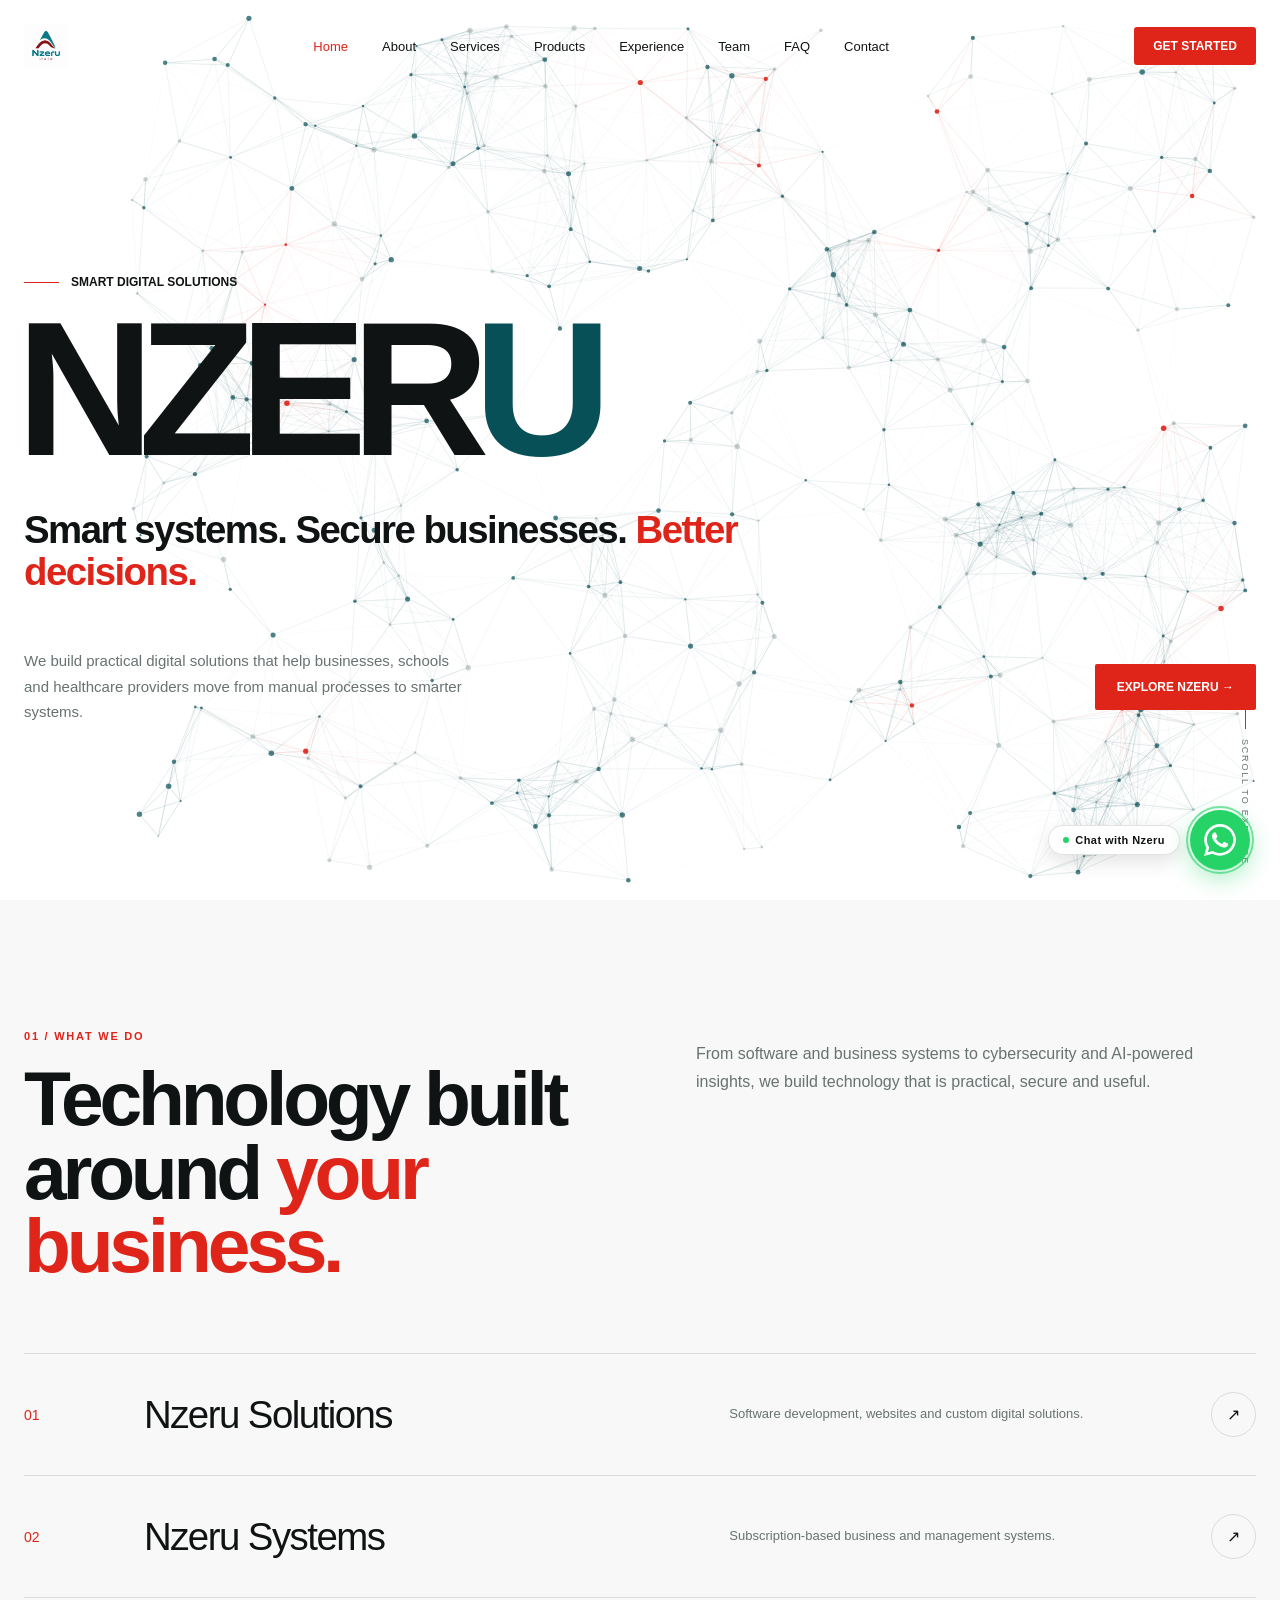
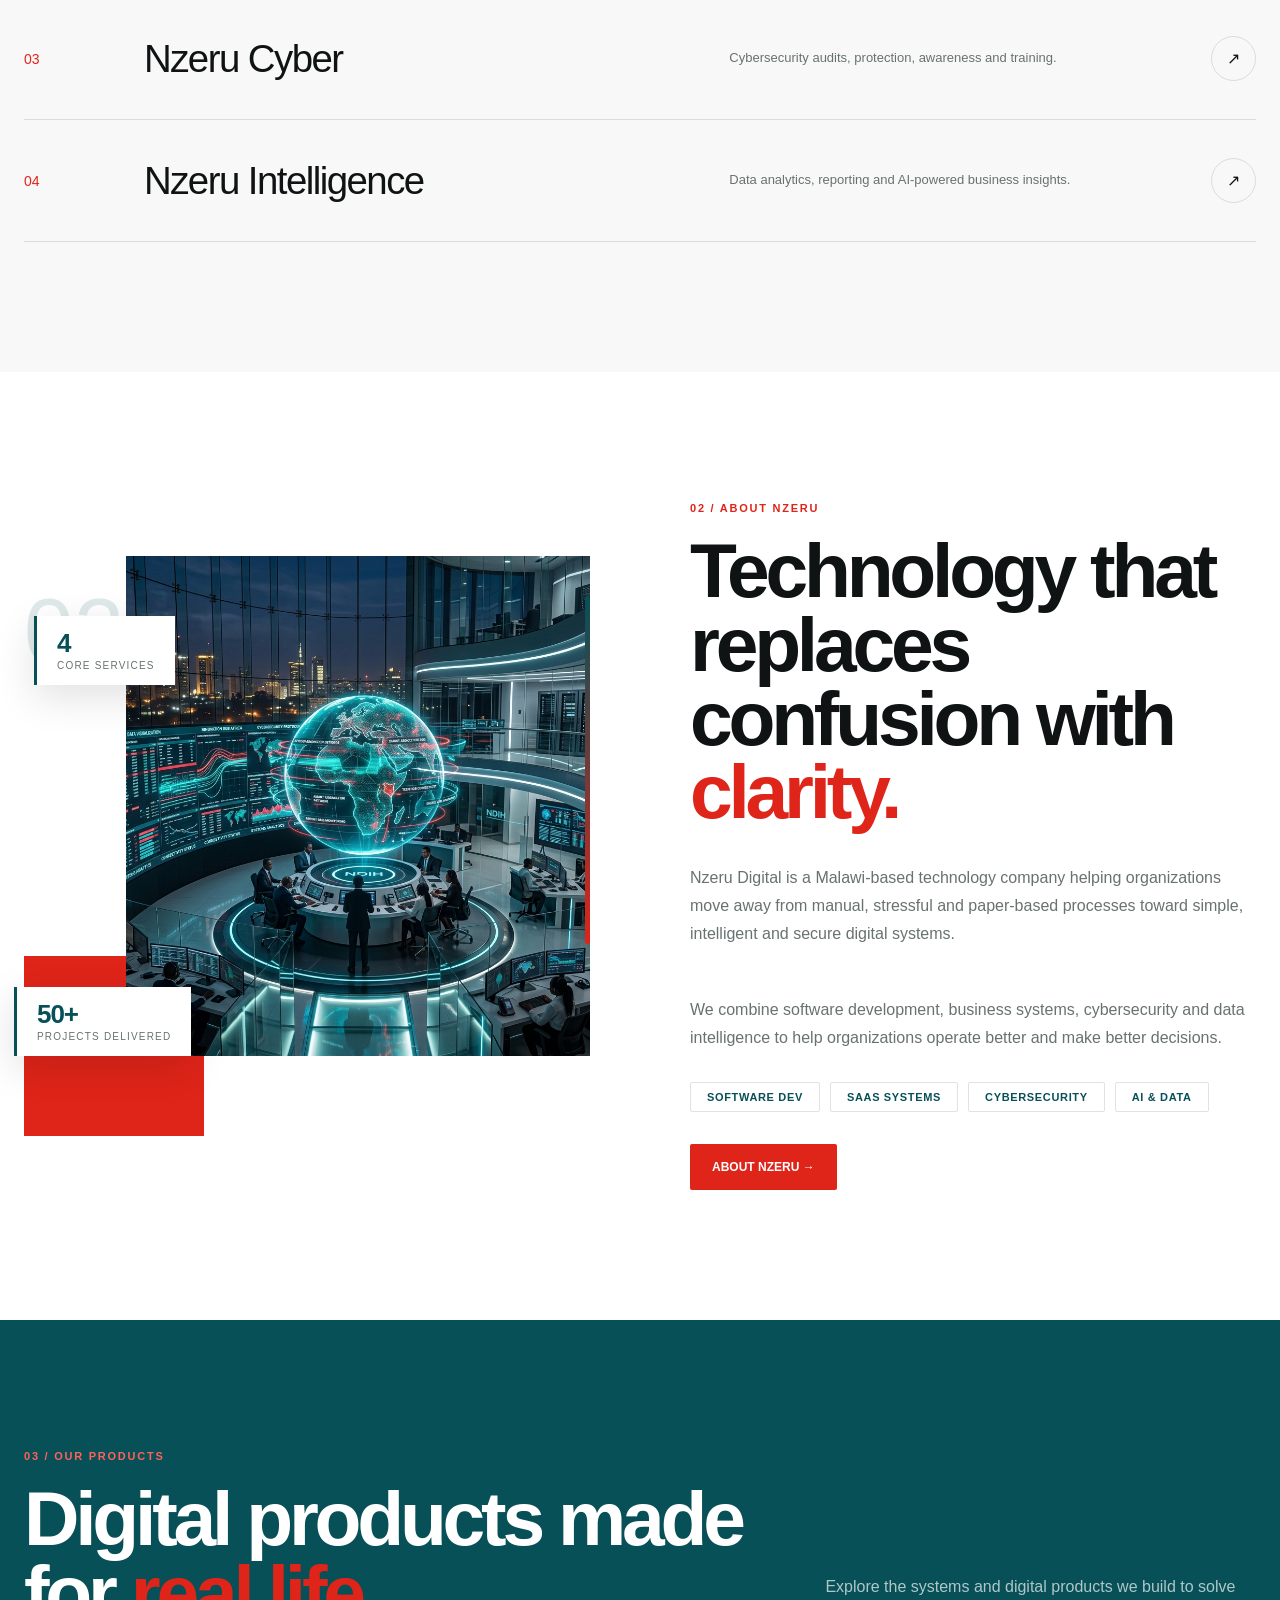
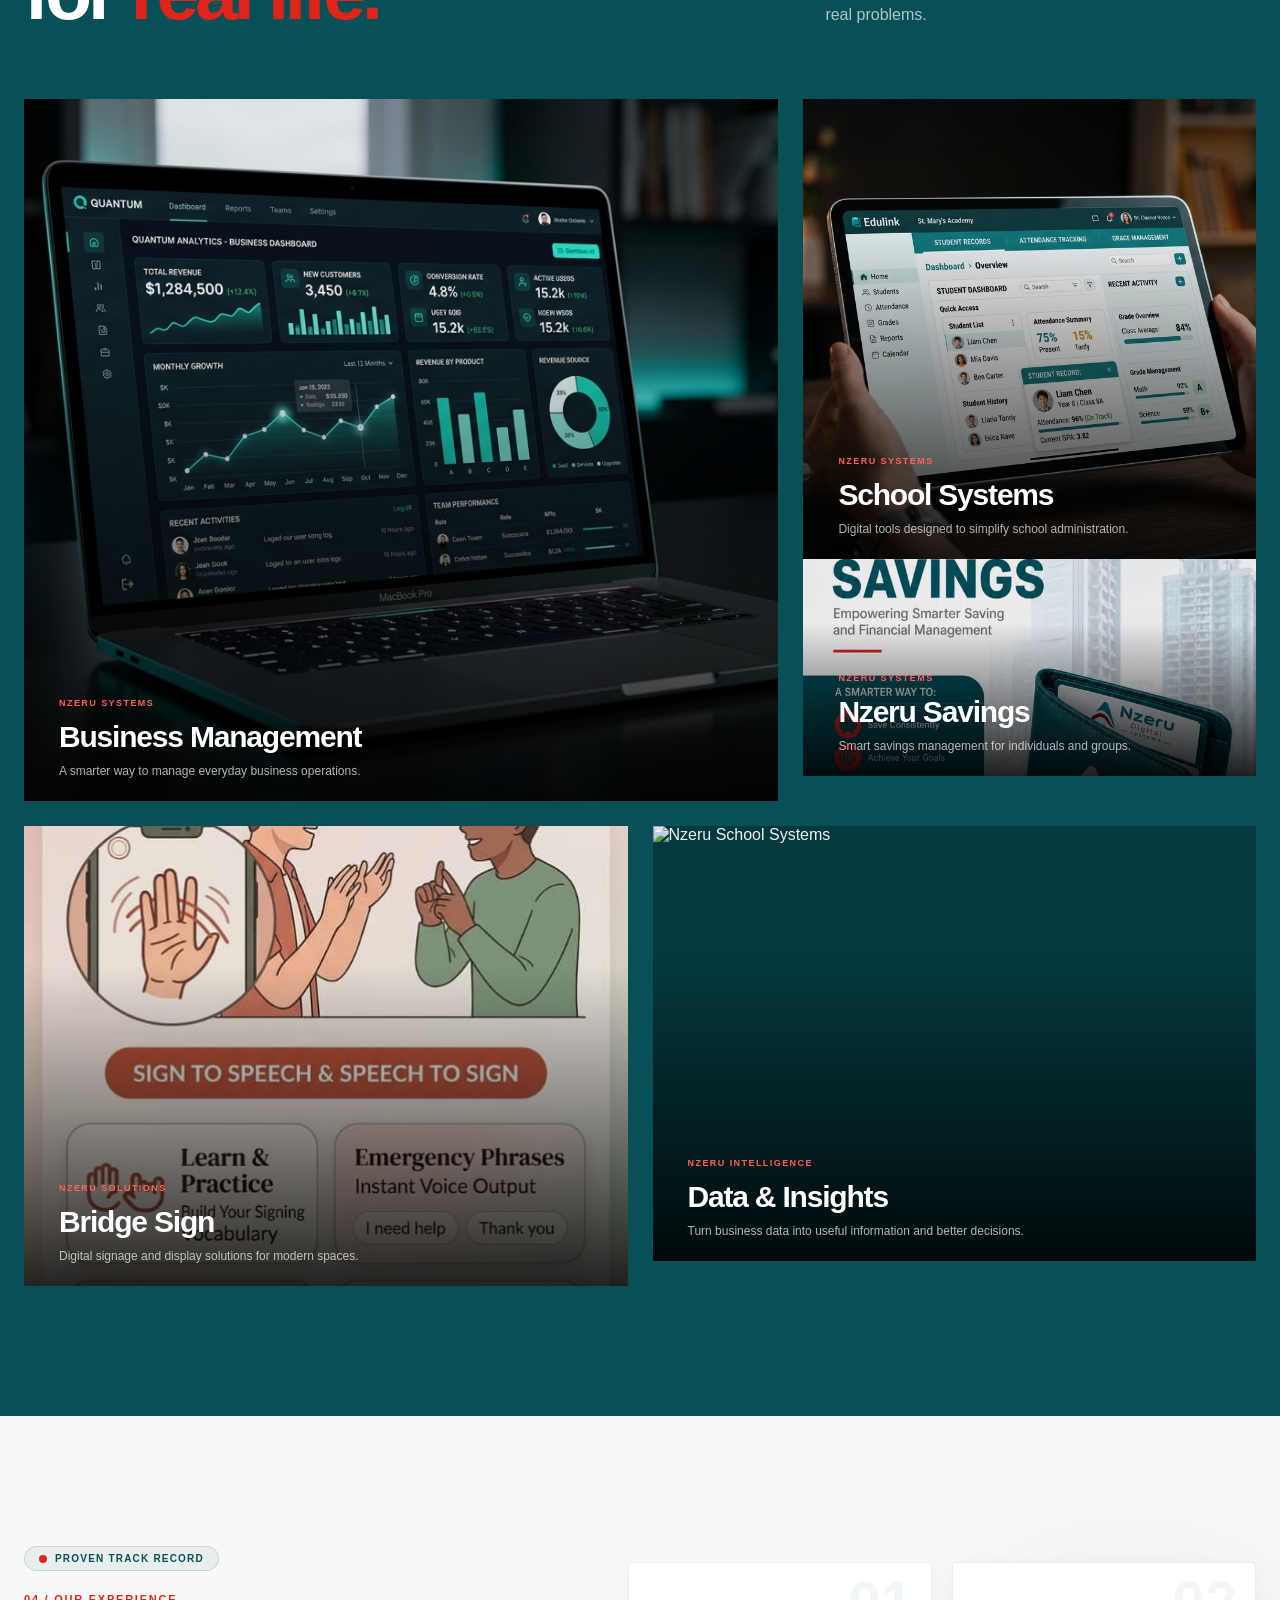
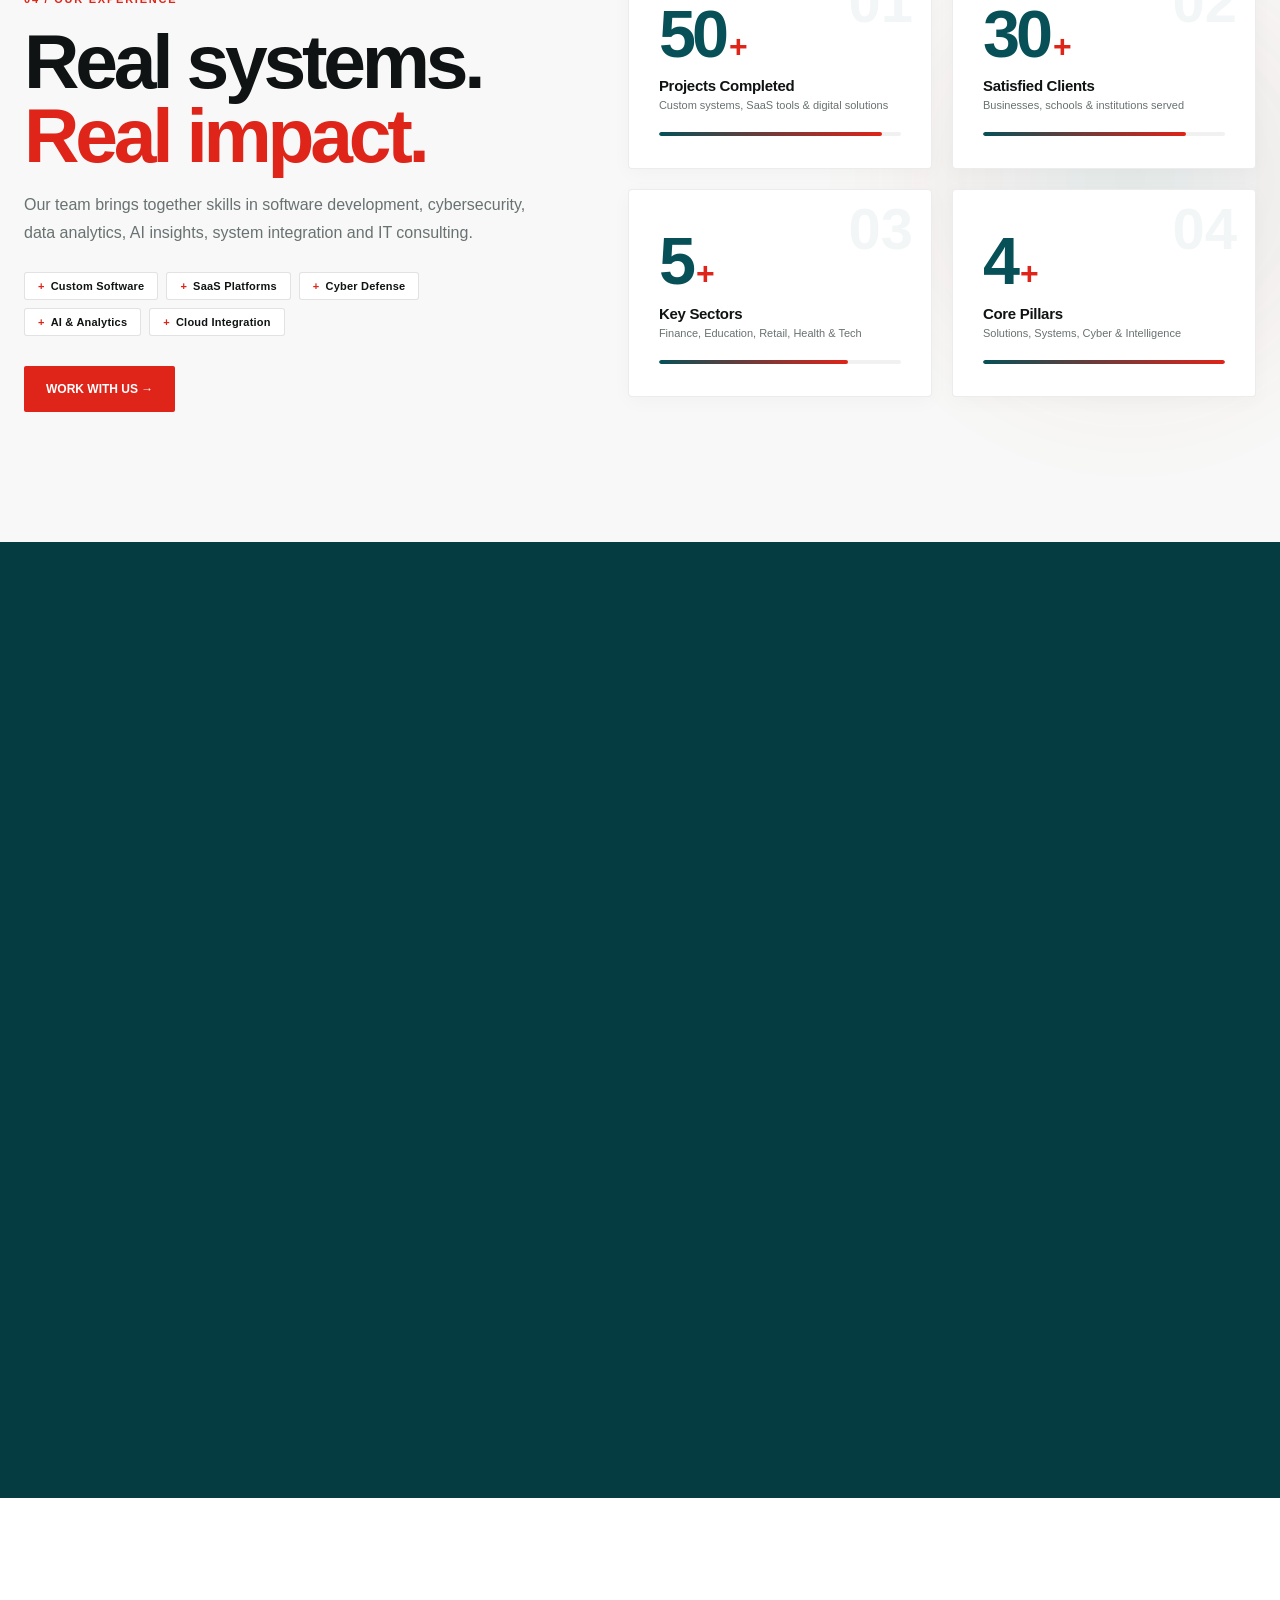
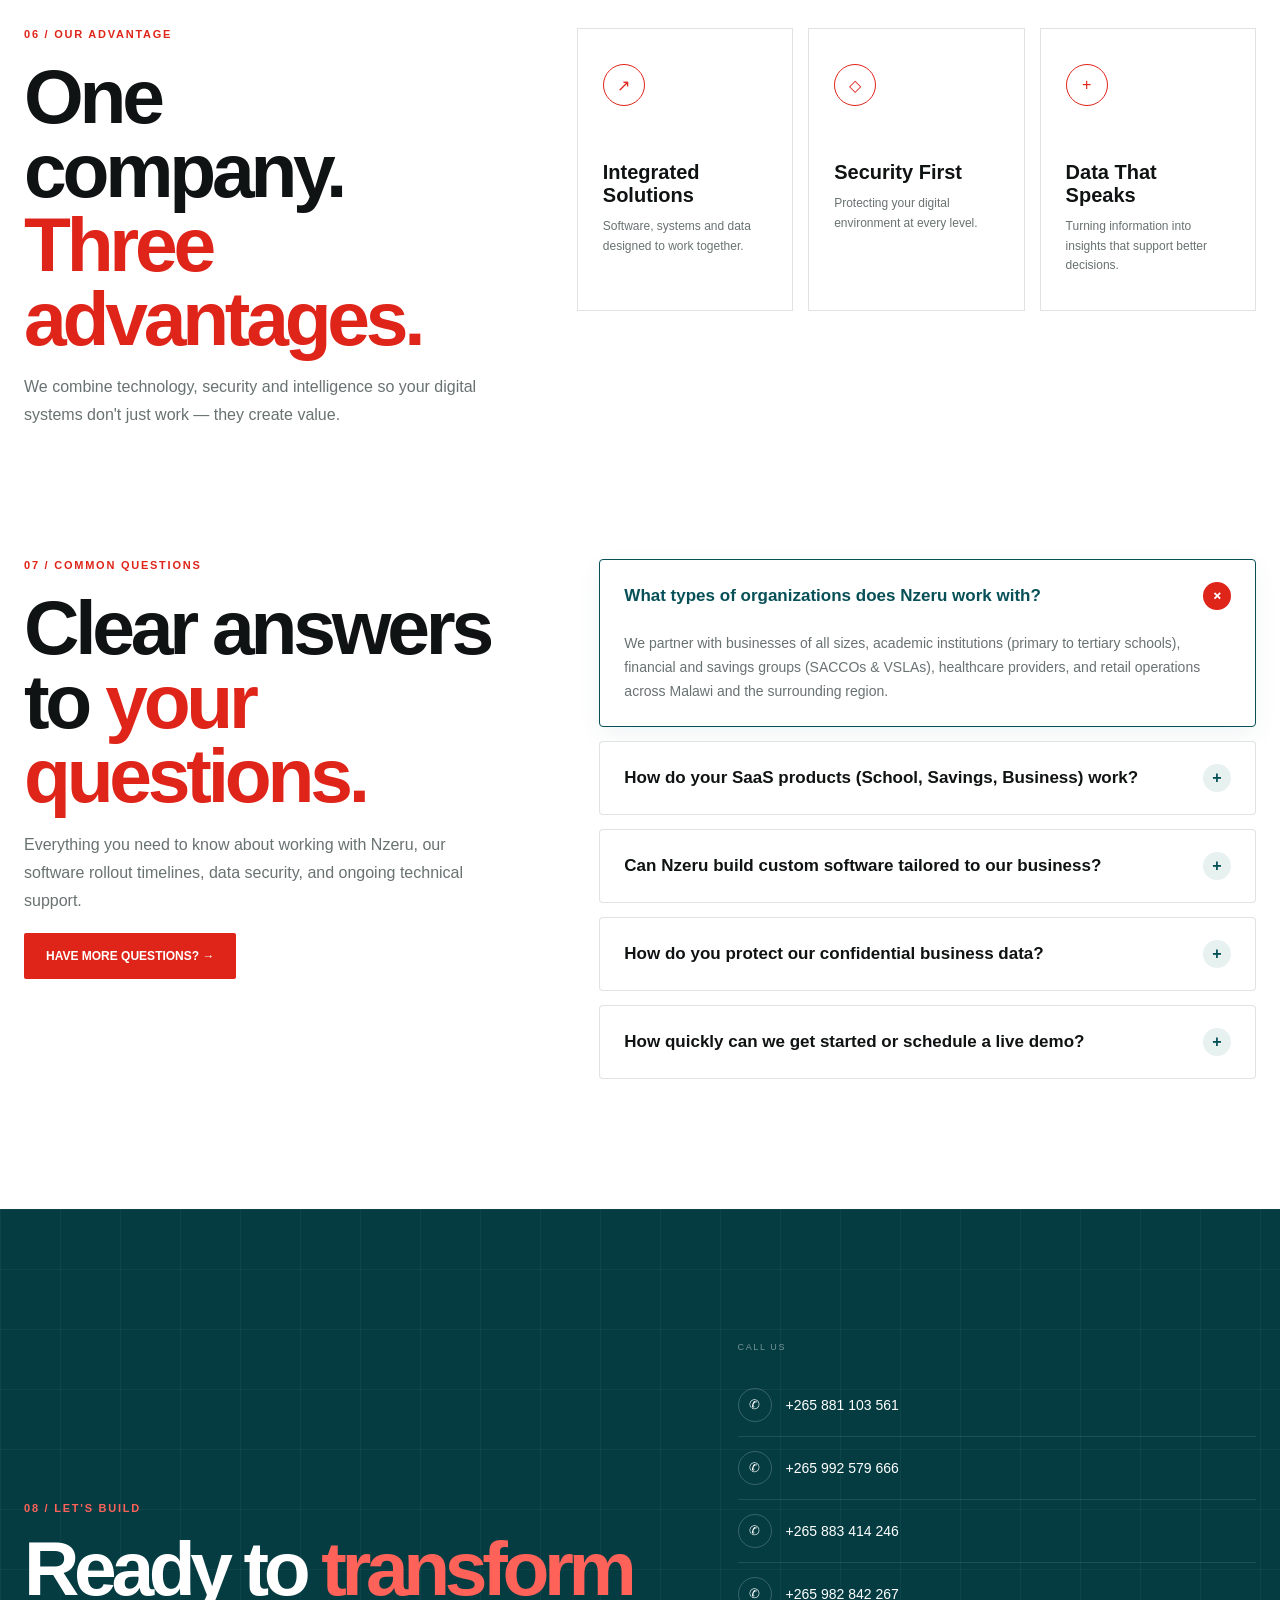
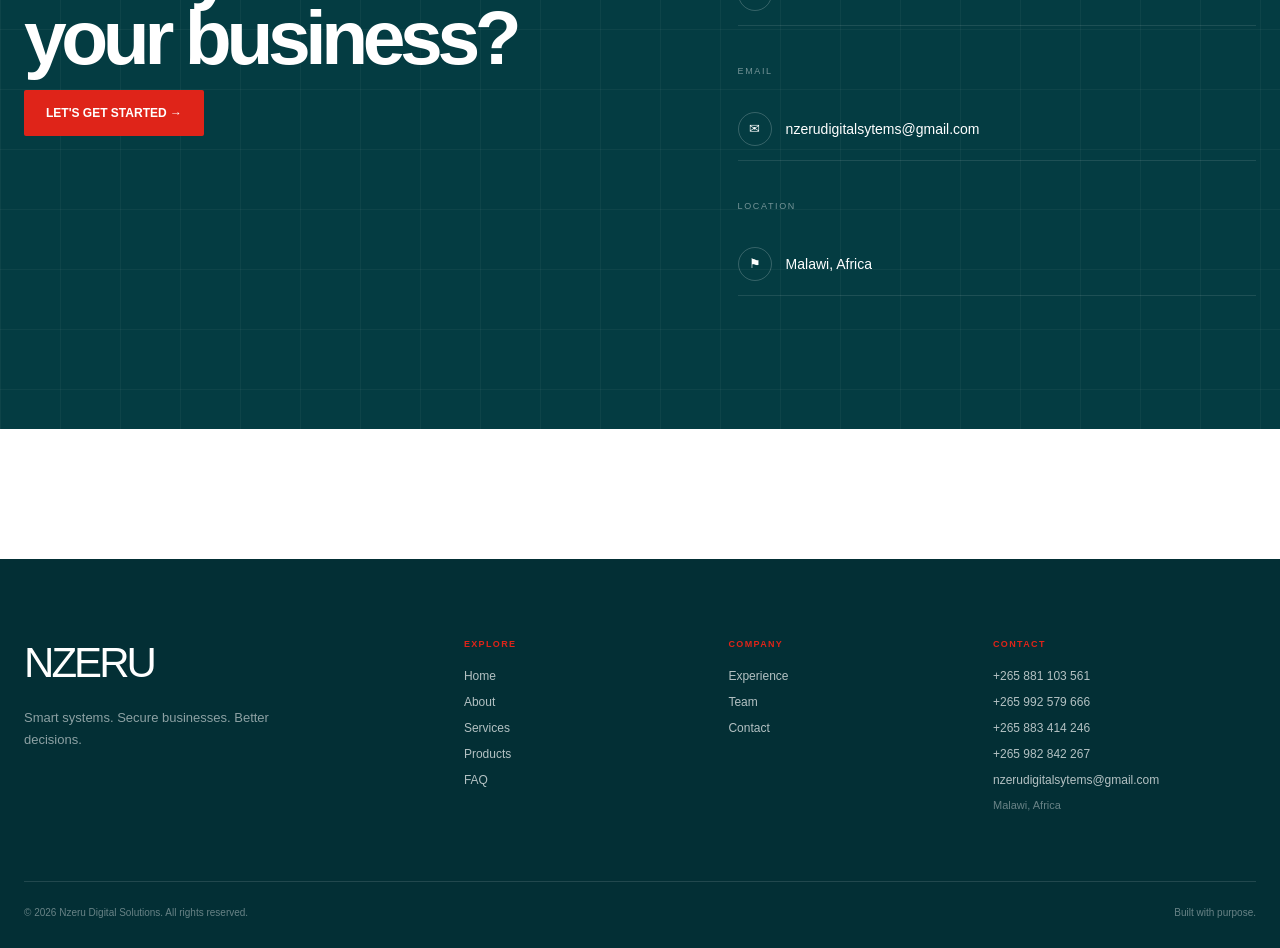
==== commit 494eab6c: "Fix mobile menu toggle, set mobile services to permanent teal theme, and update About image with com" ====
--- a/index.html
+++ b/index.html
@@ -293,20 +293,44 @@
 
     .mobile-toggle {
       display: none;
-      width: 42px;
-      height: 42px;
+      width: 44px;
+      height: 44px;
       border: 1px solid var(--border);
       border-radius: 50%;
       align-items: center;
       justify-content: center;
       flex-direction: column;
       gap: 5px;
+      background: white;
+      position: relative;
+      z-index: 1002;
+      cursor: pointer;
+      transition: border-color .3s ease, background .3s ease;
     }
 
     .mobile-toggle span {
-      width: 17px;
-      height: 1px;
+      width: 18px;
+      height: 2px;
       background: var(--black);
+      border-radius: 1px;
+      transition: transform .35s var(--ease), background .35s ease, opacity .25s ease;
+      transform-origin: center;
+    }
+
+    /* Morph hamburger to X */
+    .mobile-toggle.active {
+      border-color: var(--red);
+      background: #fff4f3;
+    }
+
+    .mobile-toggle.active span:nth-child(1) {
+      transform: translateY(3.5px) rotate(45deg);
+      background: var(--red);
+    }
+
+    .mobile-toggle.active span:nth-child(2) {
+      transform: translateY(-3.5px) rotate(-45deg);
+      background: var(--red);
     }
 
 
@@ -1460,20 +1484,31 @@
       .nav-links {
         position: fixed;
         inset: 0;
-        background: white;
+        width: 100%;
+        height: 100vh;
+        height: 100dvh;
+        background: rgba(255, 255, 255, 0.98);
+        backdrop-filter: blur(25px);
+        -webkit-backdrop-filter: blur(25px);
         flex-direction: column;
         justify-content: center;
-        gap: 28px;
-        transform: translateX(100%);
-        transition: transform .6s var(--ease);
+        align-items: center;
+        gap: 22px;
+        transform: translateY(-100%);
+        transition: transform .45s var(--ease);
+        z-index: 1001;
+        padding: 60px 20px 40px;
       }
 
       .nav-links.open {
-        transform: translateX(0);
+        transform: translateY(0);
       }
 
       .nav-links a {
-        font-size: 25px;
+        font-size: 22px;
+        font-family: "Space Grotesk", sans-serif;
+        font-weight: 700;
+        letter-spacing: -.03em;
       }
 
       .nav-cta {
@@ -1482,8 +1517,51 @@
 
       .mobile-toggle {
         display: flex;
+      }
+
+      /* Services: Default rich dark teal card design on mobile */
+      .service {
+        background: var(--teal) !important;
+        color: white !important;
+        border-radius: 6px;
+        border: 1px solid rgba(255,255,255,0.12) !important;
+        padding: 24px 20px !important;
+        margin-bottom: 14px;
+        box-shadow: 0 8px 24px rgba(7, 80, 87, 0.18);
         position: relative;
-        z-index: 3;
+        overflow: hidden;
+      }
+
+      .service::before {
+        display: none;
+      }
+
+      .service-number {
+        display: inline-block !important;
+        color: #ff6259 !important;
+        font-size: 13px !important;
+        font-weight: 700;
+      }
+
+      .service-name {
+        color: white !important;
+        font-size: 21px !important;
+      }
+
+      .service-description {
+        display: block !important;
+        color: rgba(255, 255, 255, 0.82) !important;
+        font-size: 13px !important;
+        grid-column: 1 / -1;
+        margin-top: 4px;
+        line-height: 1.5;
+      }
+
+      .service-arrow {
+        background: var(--red) !important;
+        border-color: var(--red) !important;
+        color: white !important;
+        transform: rotate(-45deg);
       }
 
       .hero-bottom,
@@ -2387,8 +2465,8 @@
 
           <div class="about-image-main">
             <img
-              src="assets/team/joel.jpeg"
-              alt="Nzeru Digital team"
+              src="assets/about.jpg"
+              alt="Nzeru Digital Command Hub"
             />
           </div>
 
@@ -3740,13 +3818,26 @@
     const mobileToggle = document.getElementById("mobileToggle");
     const navLinks = document.getElementById("navLinks");
 
-    mobileToggle.addEventListener("click", () => {
-      navLinks.classList.toggle("open");
-    });
+    function toggleMobileMenu() {
+      const isOpen = navLinks.classList.contains("open");
+      if (isOpen) {
+        navLinks.classList.remove("open");
+        mobileToggle.classList.remove("active");
+        document.body.classList.remove("no-scroll");
+      } else {
+        navLinks.classList.add("open");
+        mobileToggle.classList.add("active");
+        document.body.classList.add("no-scroll");
+      }
+    }
+
+    mobileToggle.addEventListener("click", toggleMobileMenu);
 
     document.querySelectorAll(".nav-links a").forEach(link => {
       link.addEventListener("click", () => {
         navLinks.classList.remove("open");
+        mobileToggle.classList.remove("active");
+        document.body.classList.remove("no-scroll");
       });
     });
 
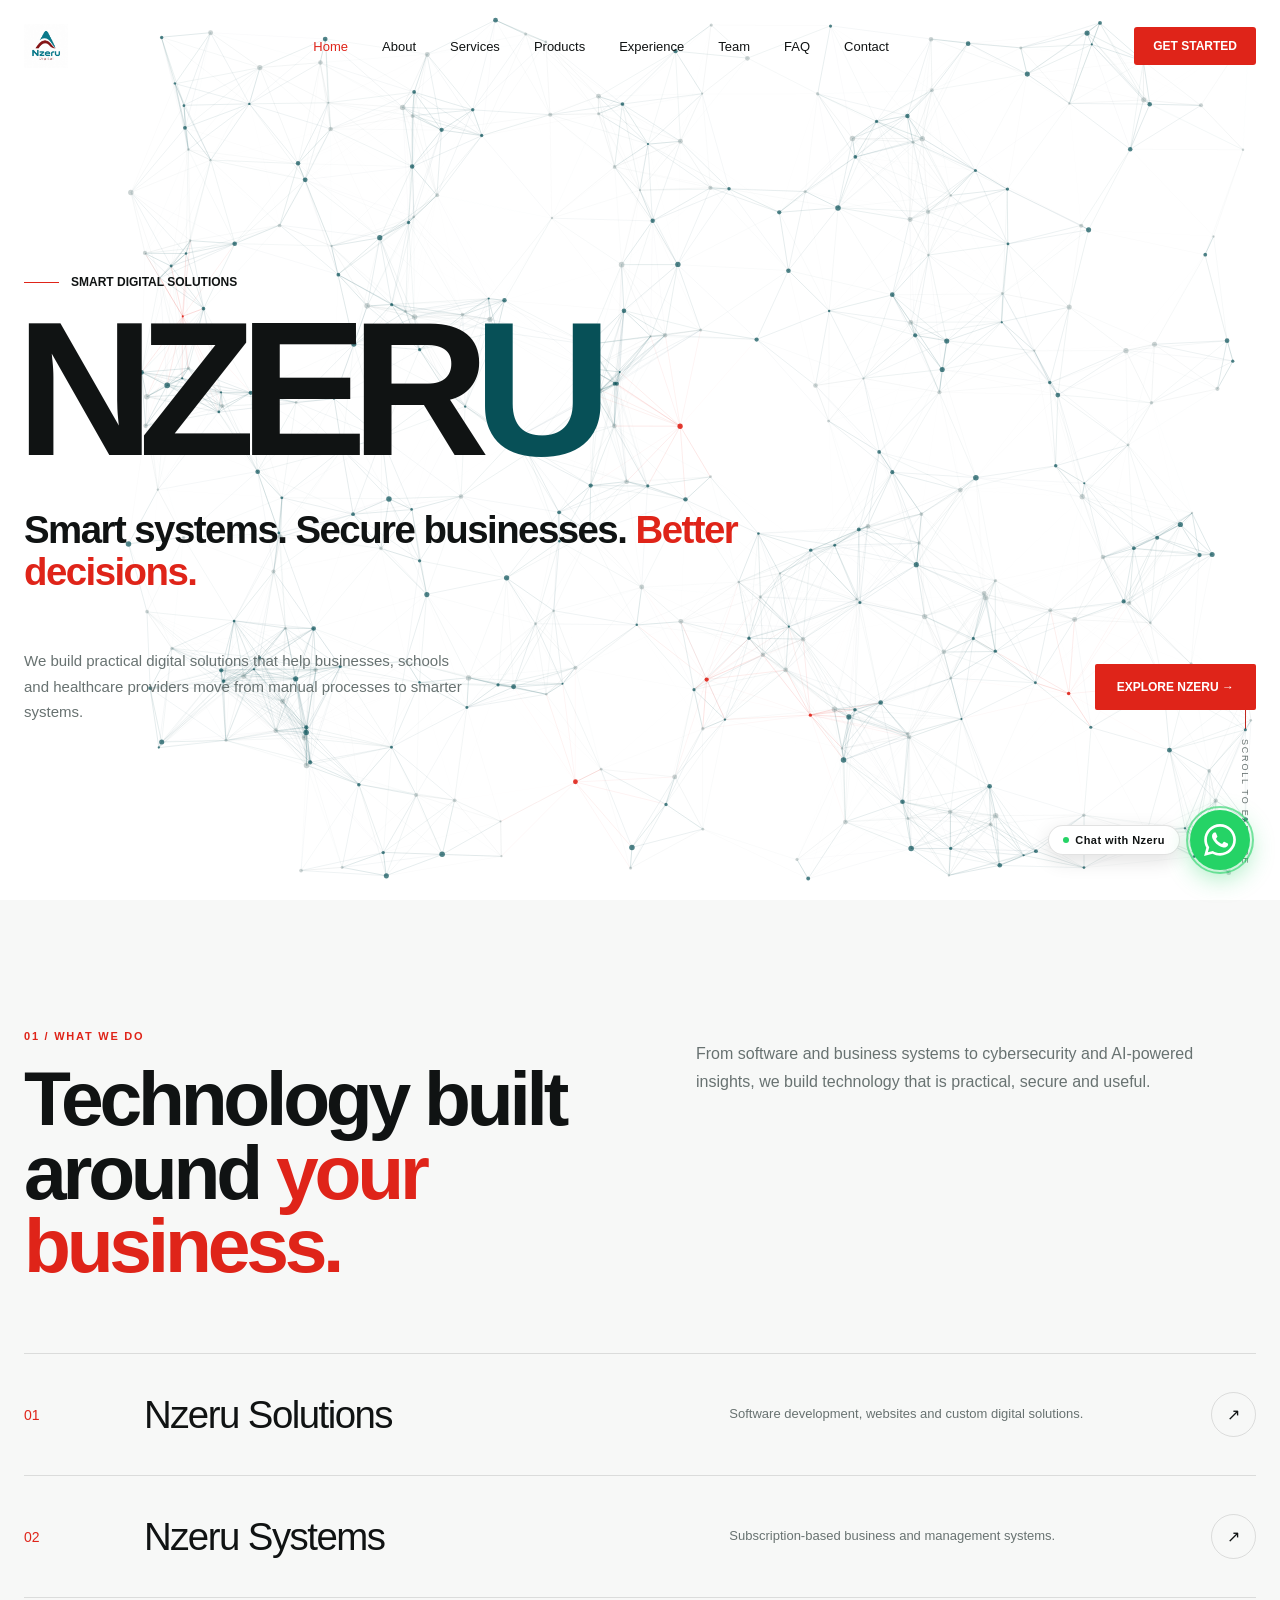
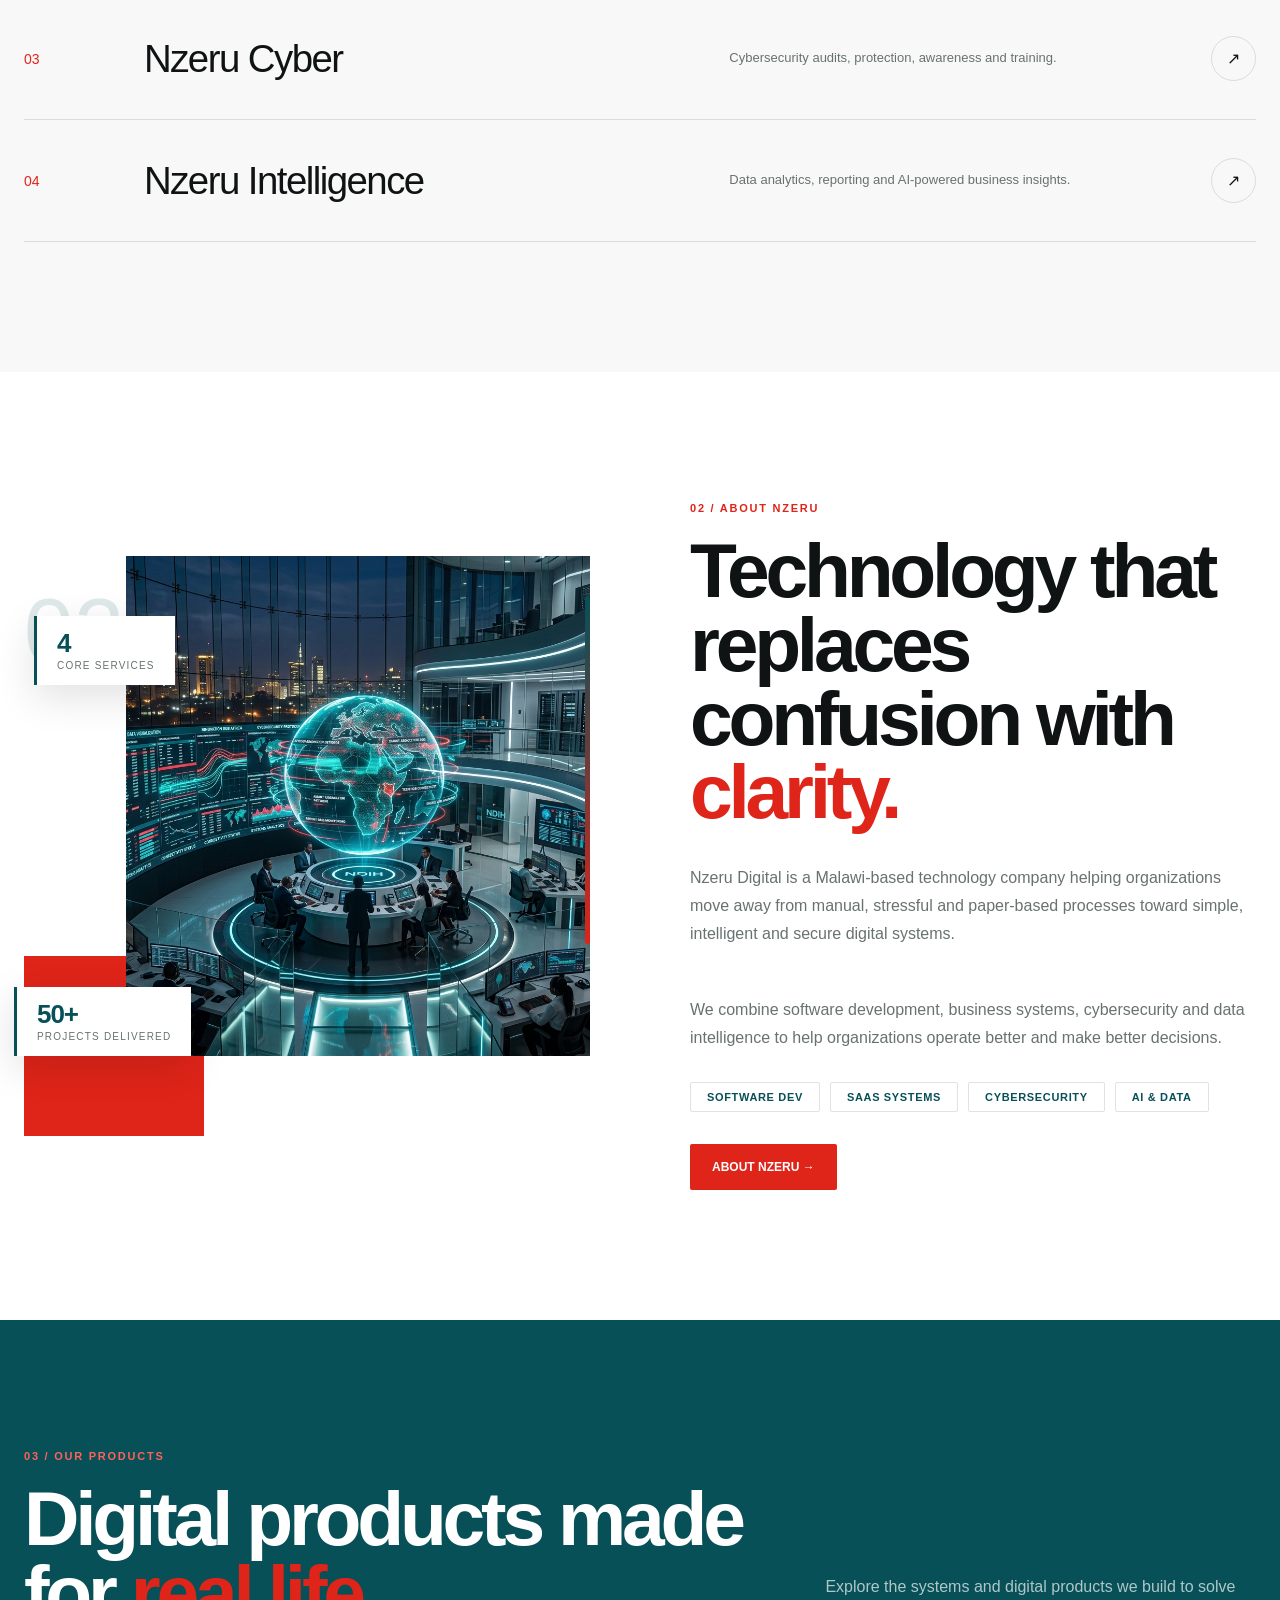
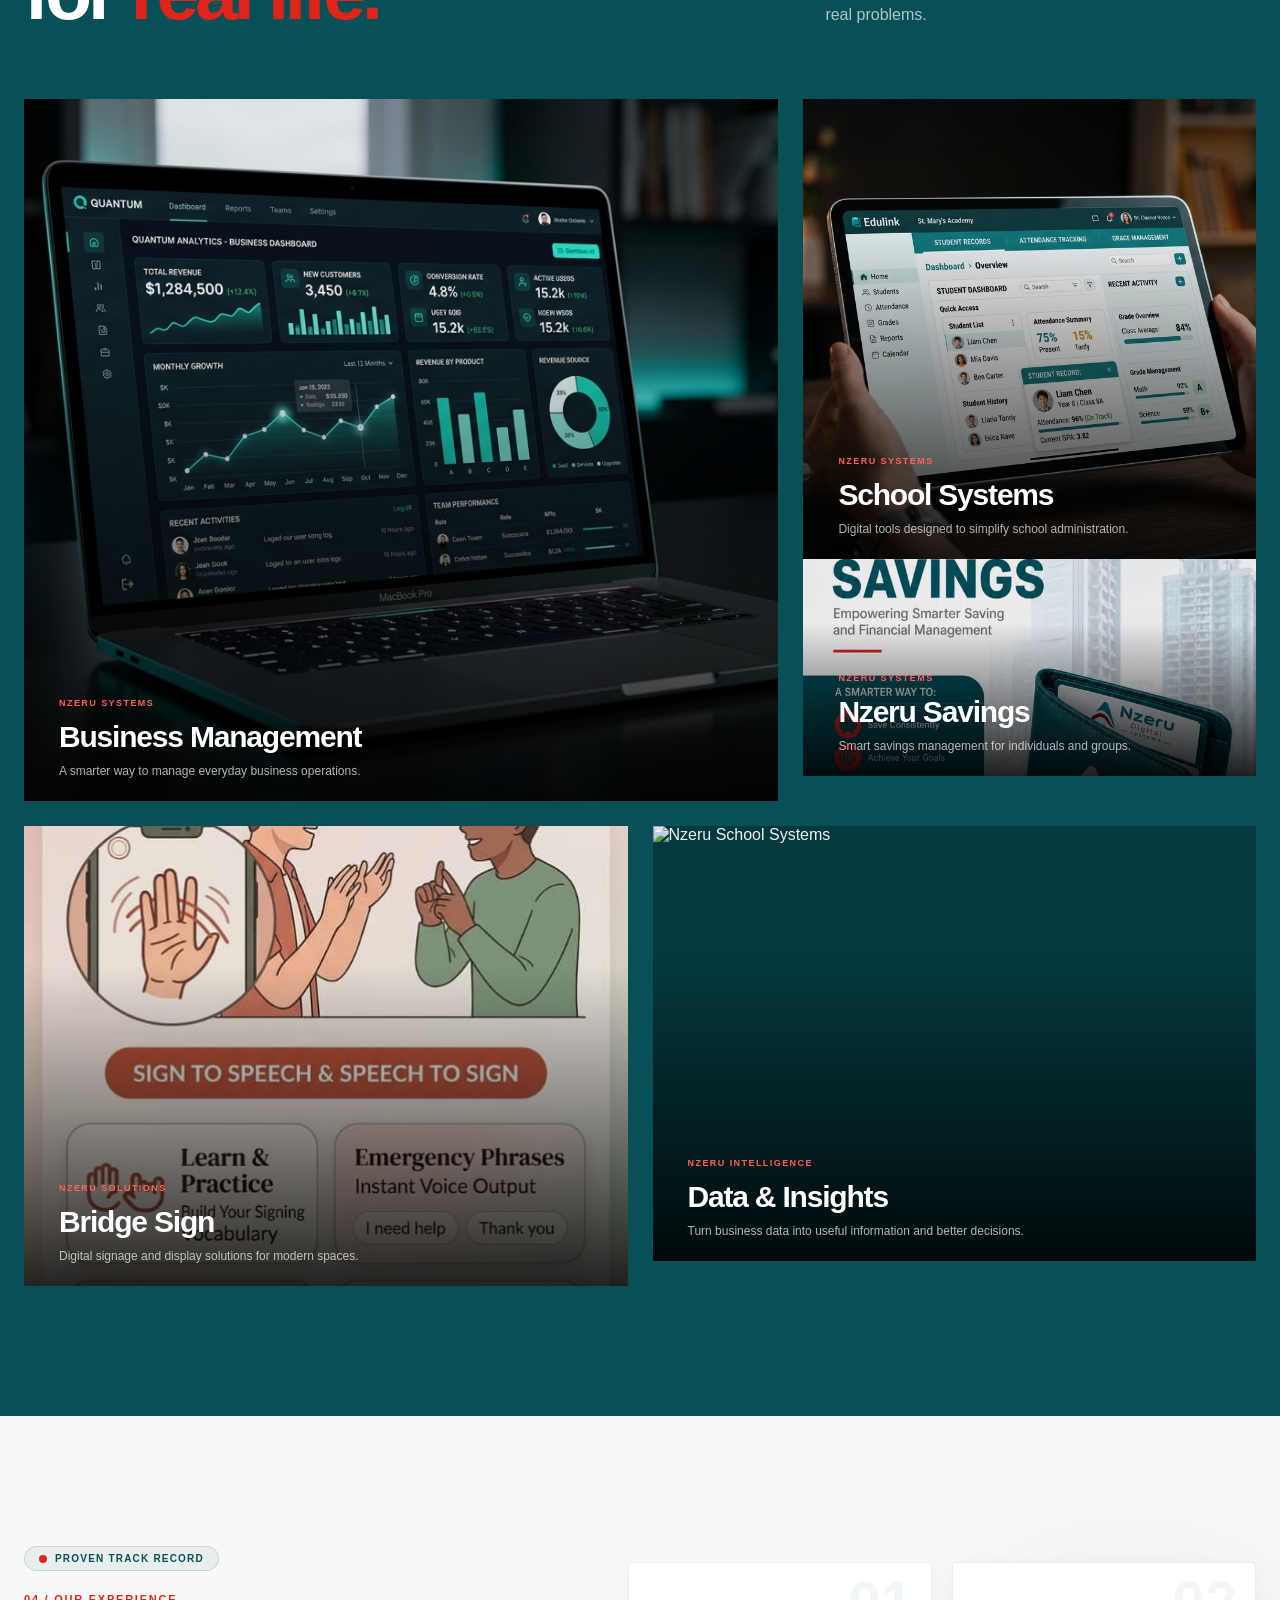
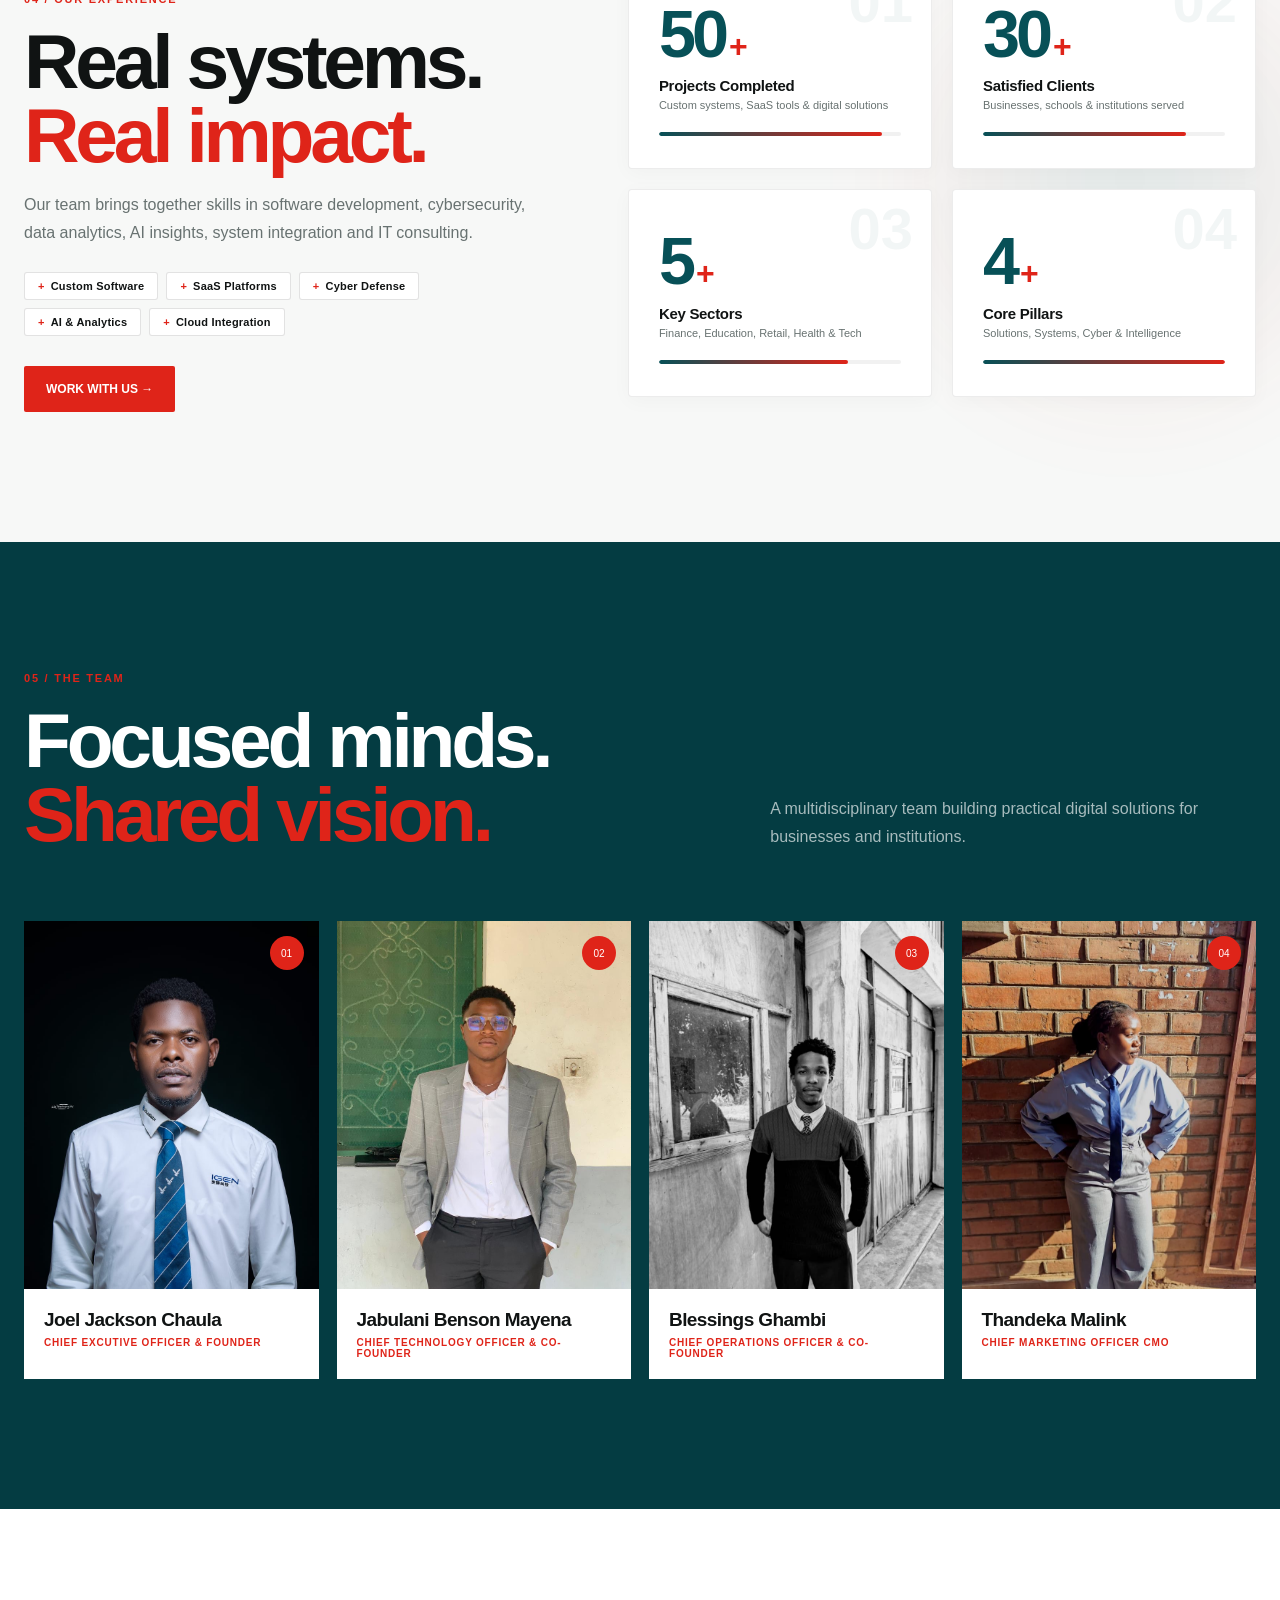
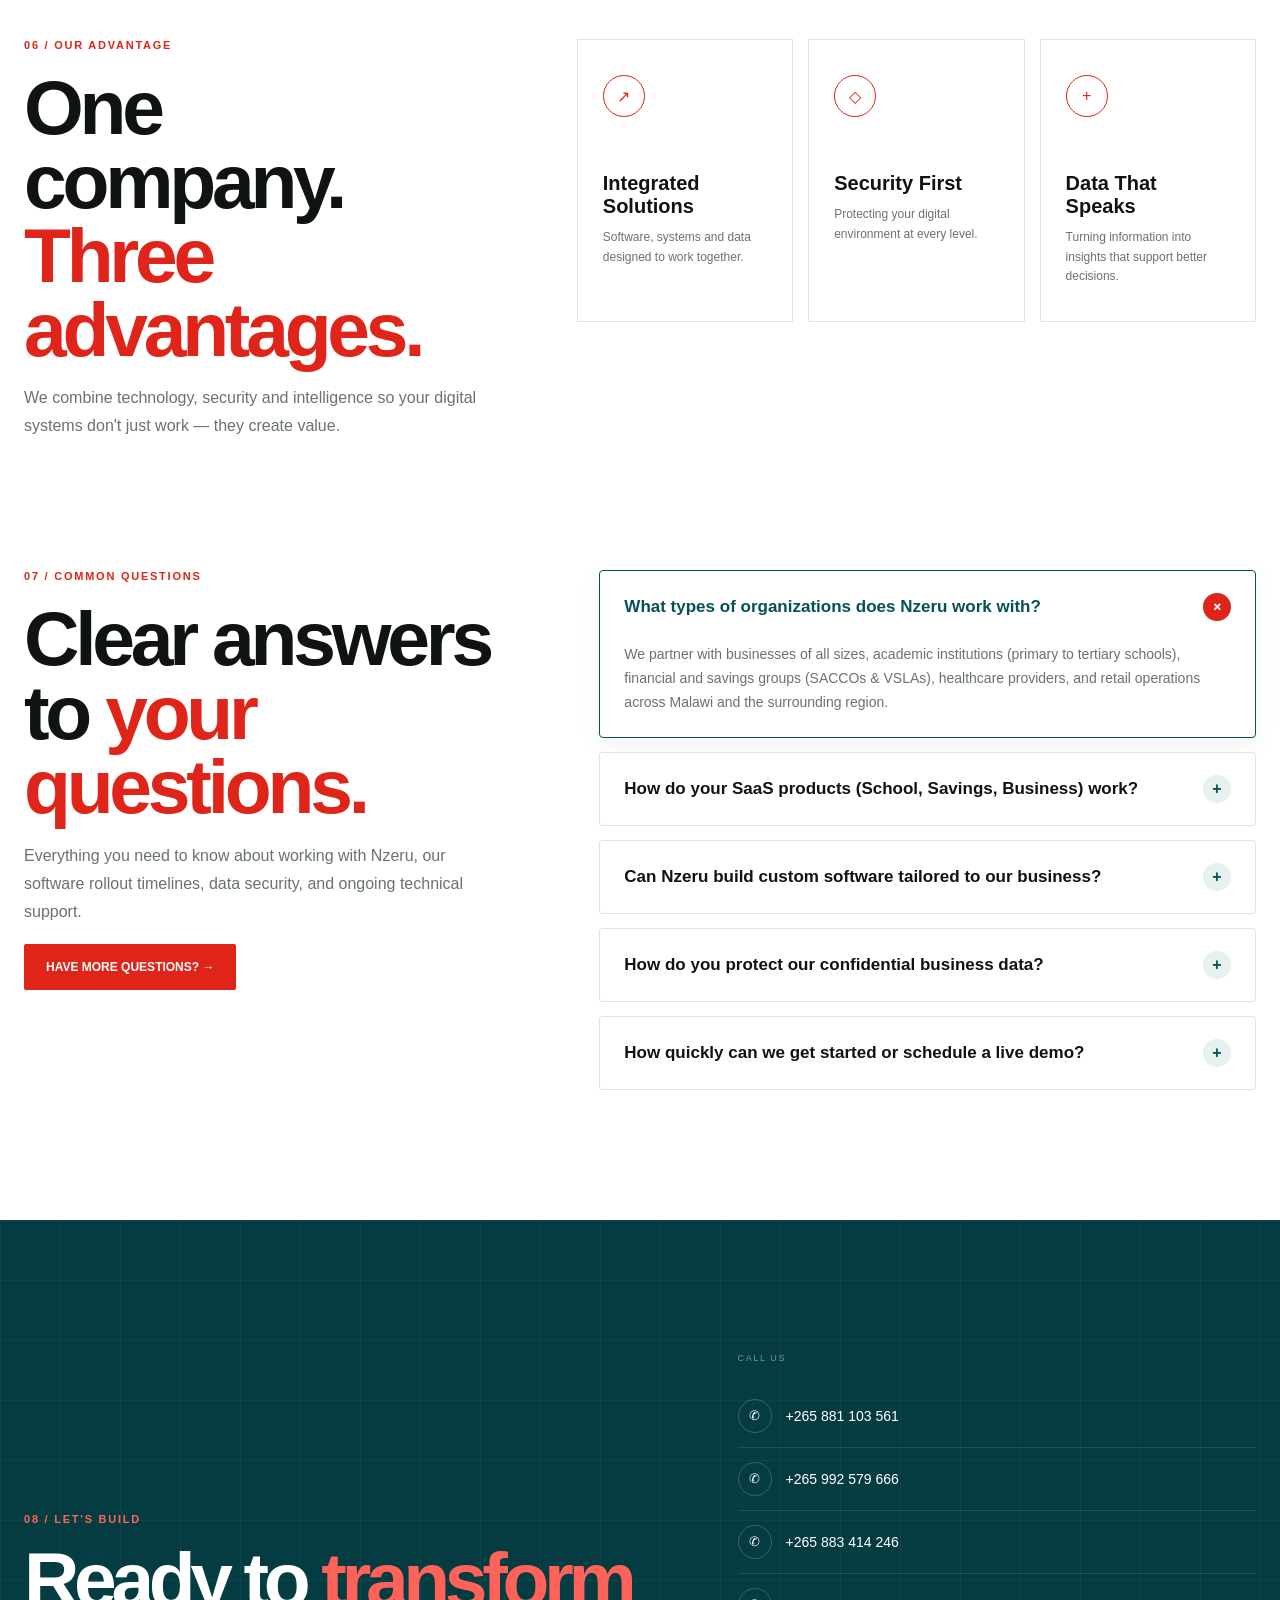
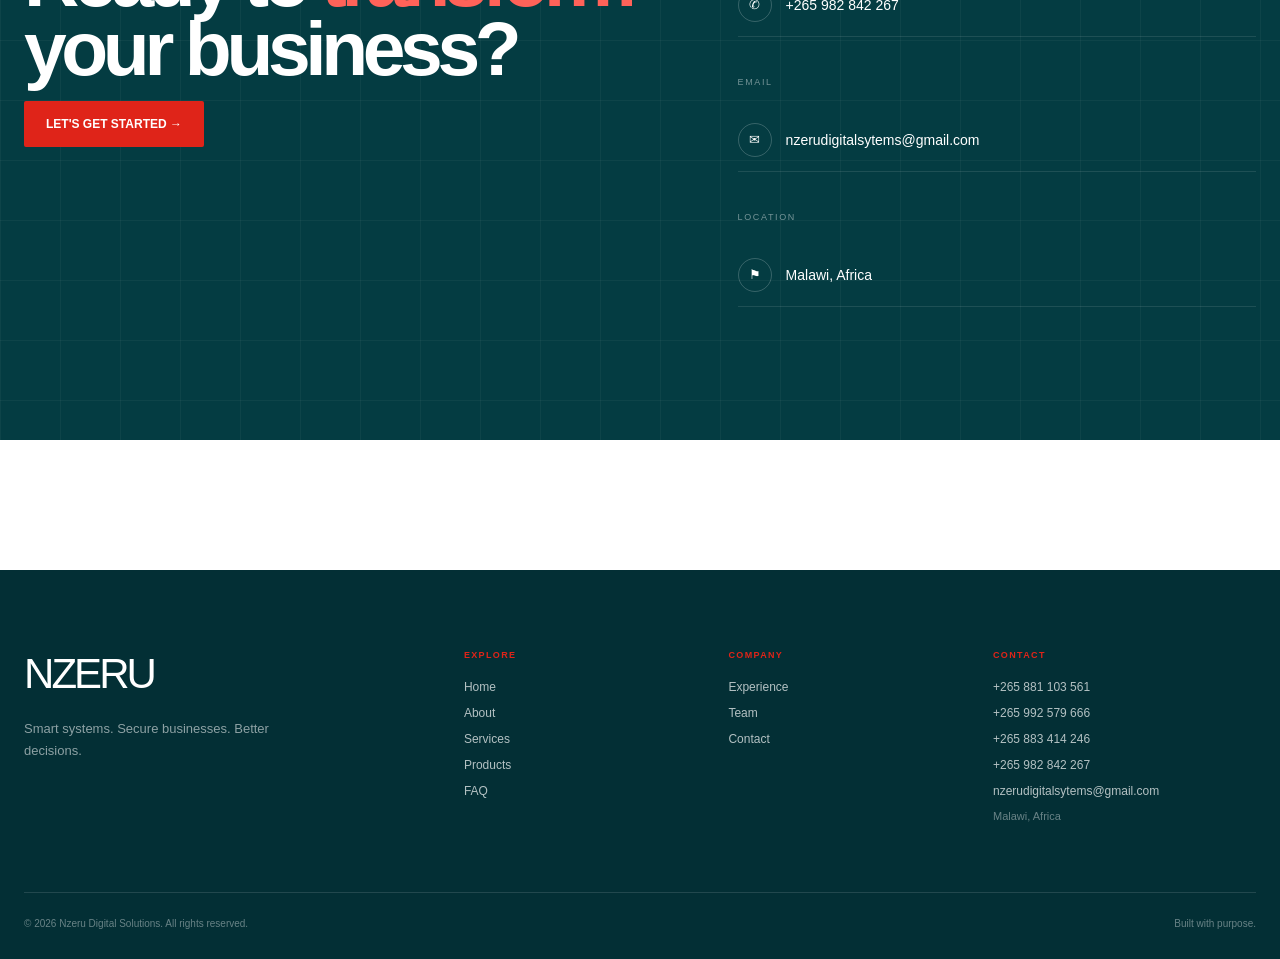
==== commit f4c75a9c: "Update index.html" ====
--- a/index.html
+++ b/index.html
@@ -2930,7 +2930,7 @@
               </h3>
 
               <p class="team-role">
-                CEO & Founder
+                CHIEF EXCUTIVE OFFICER & Founder
               </p>
 
             </div>
@@ -2963,7 +2963,7 @@
               </h3>
 
               <p class="team-role">
-                CTO & Co-Founder
+                CHIEF TECHNOLOGY OFFICER & Co-Founder
               </p>
 
             </div>
@@ -2996,7 +2996,7 @@
               </h3>
 
               <p class="team-role">
-                CPO & Co-Founder
+                CHIEF OPERATIONS OFFICER & Co-Founder
               </p>
 
             </div>
@@ -3029,7 +3029,7 @@
               </h3>
 
               <p class="team-role">
-                CMO
+                CHIEF MARKETING OFFICER CMO 
               </p>
 
             </div>
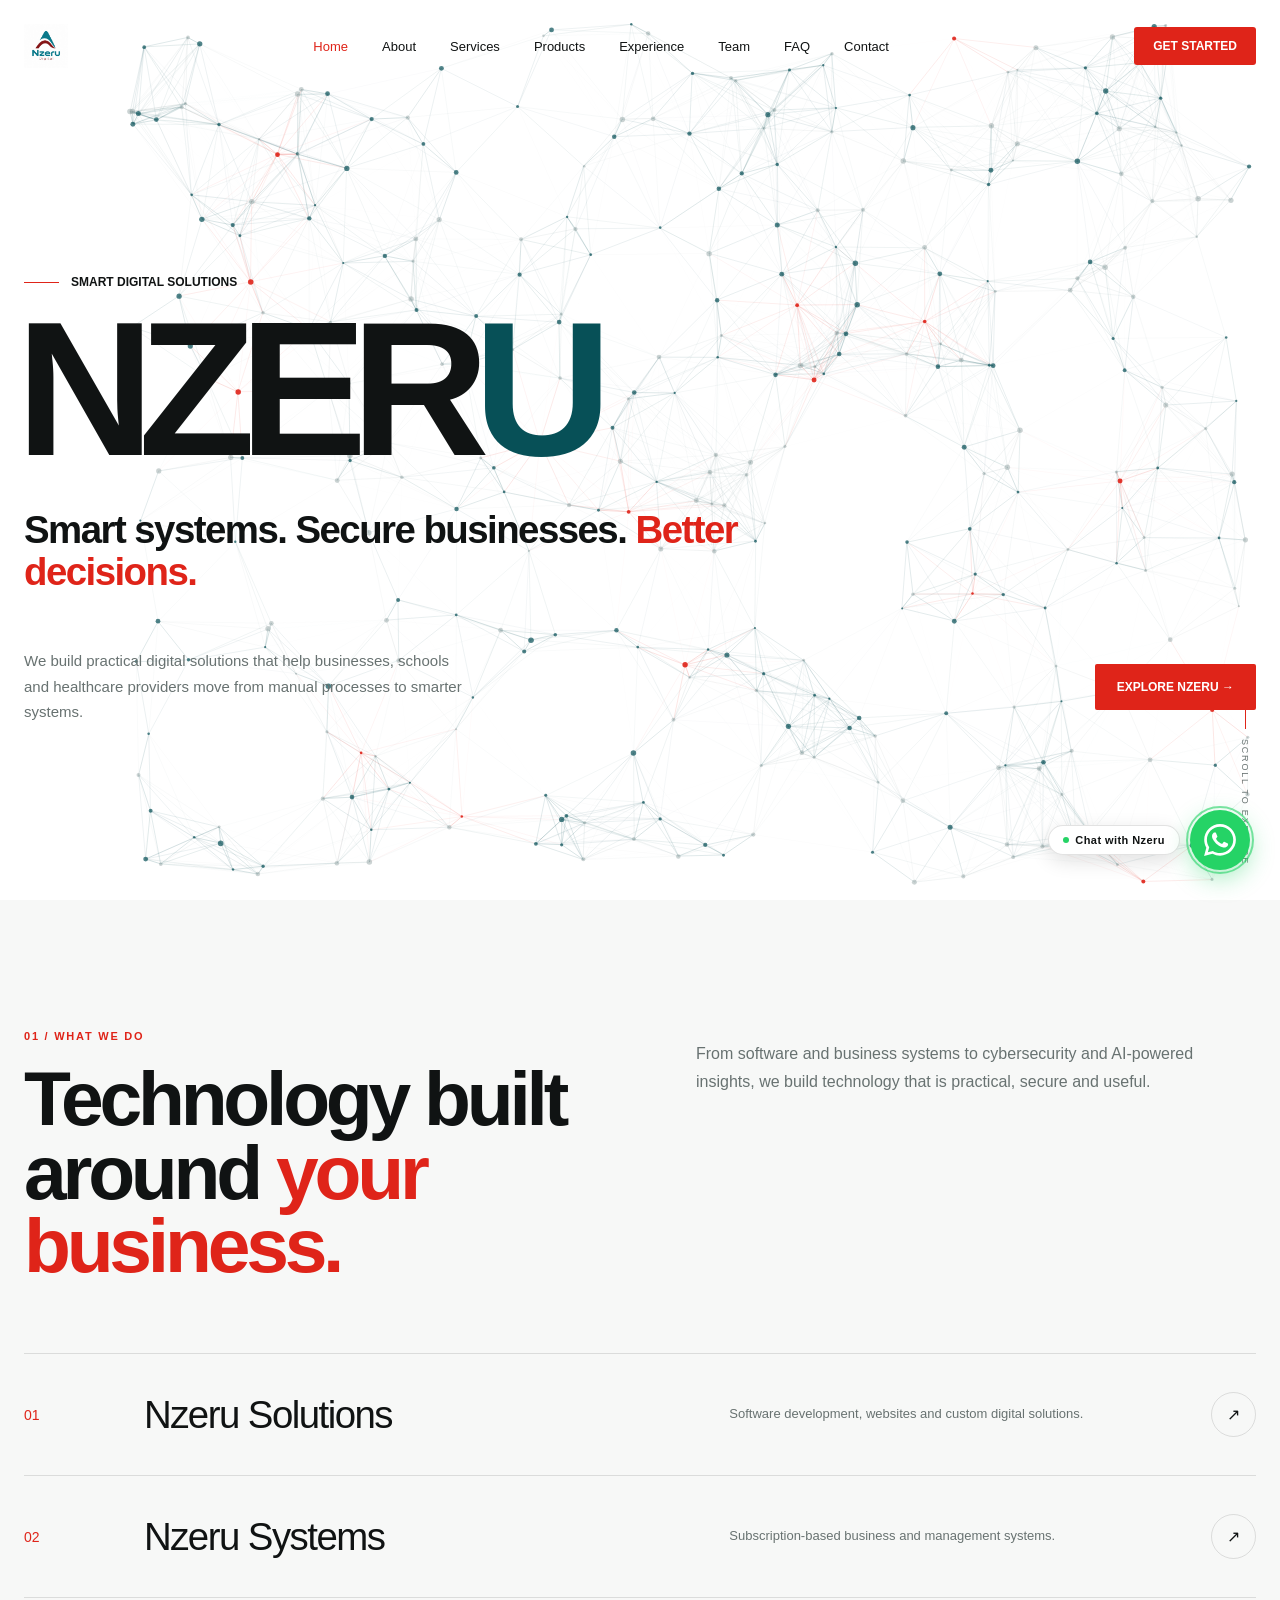
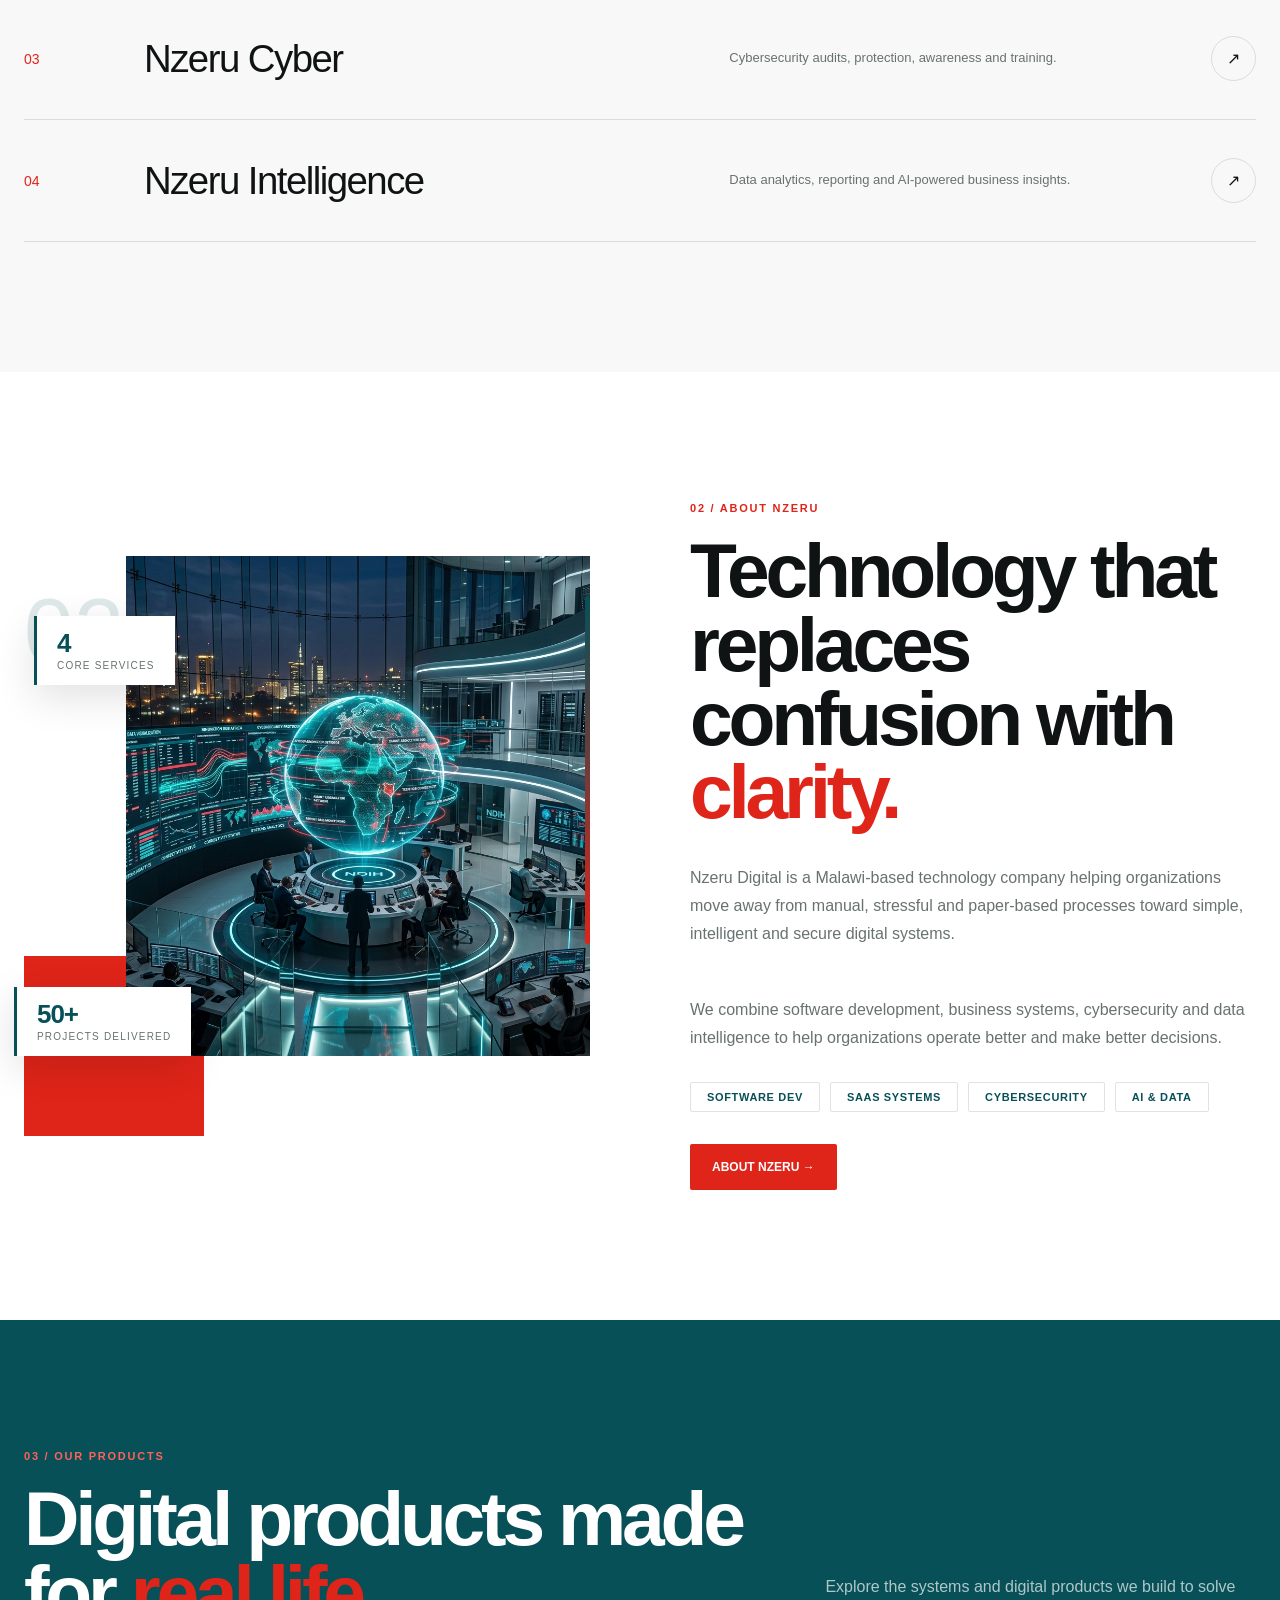
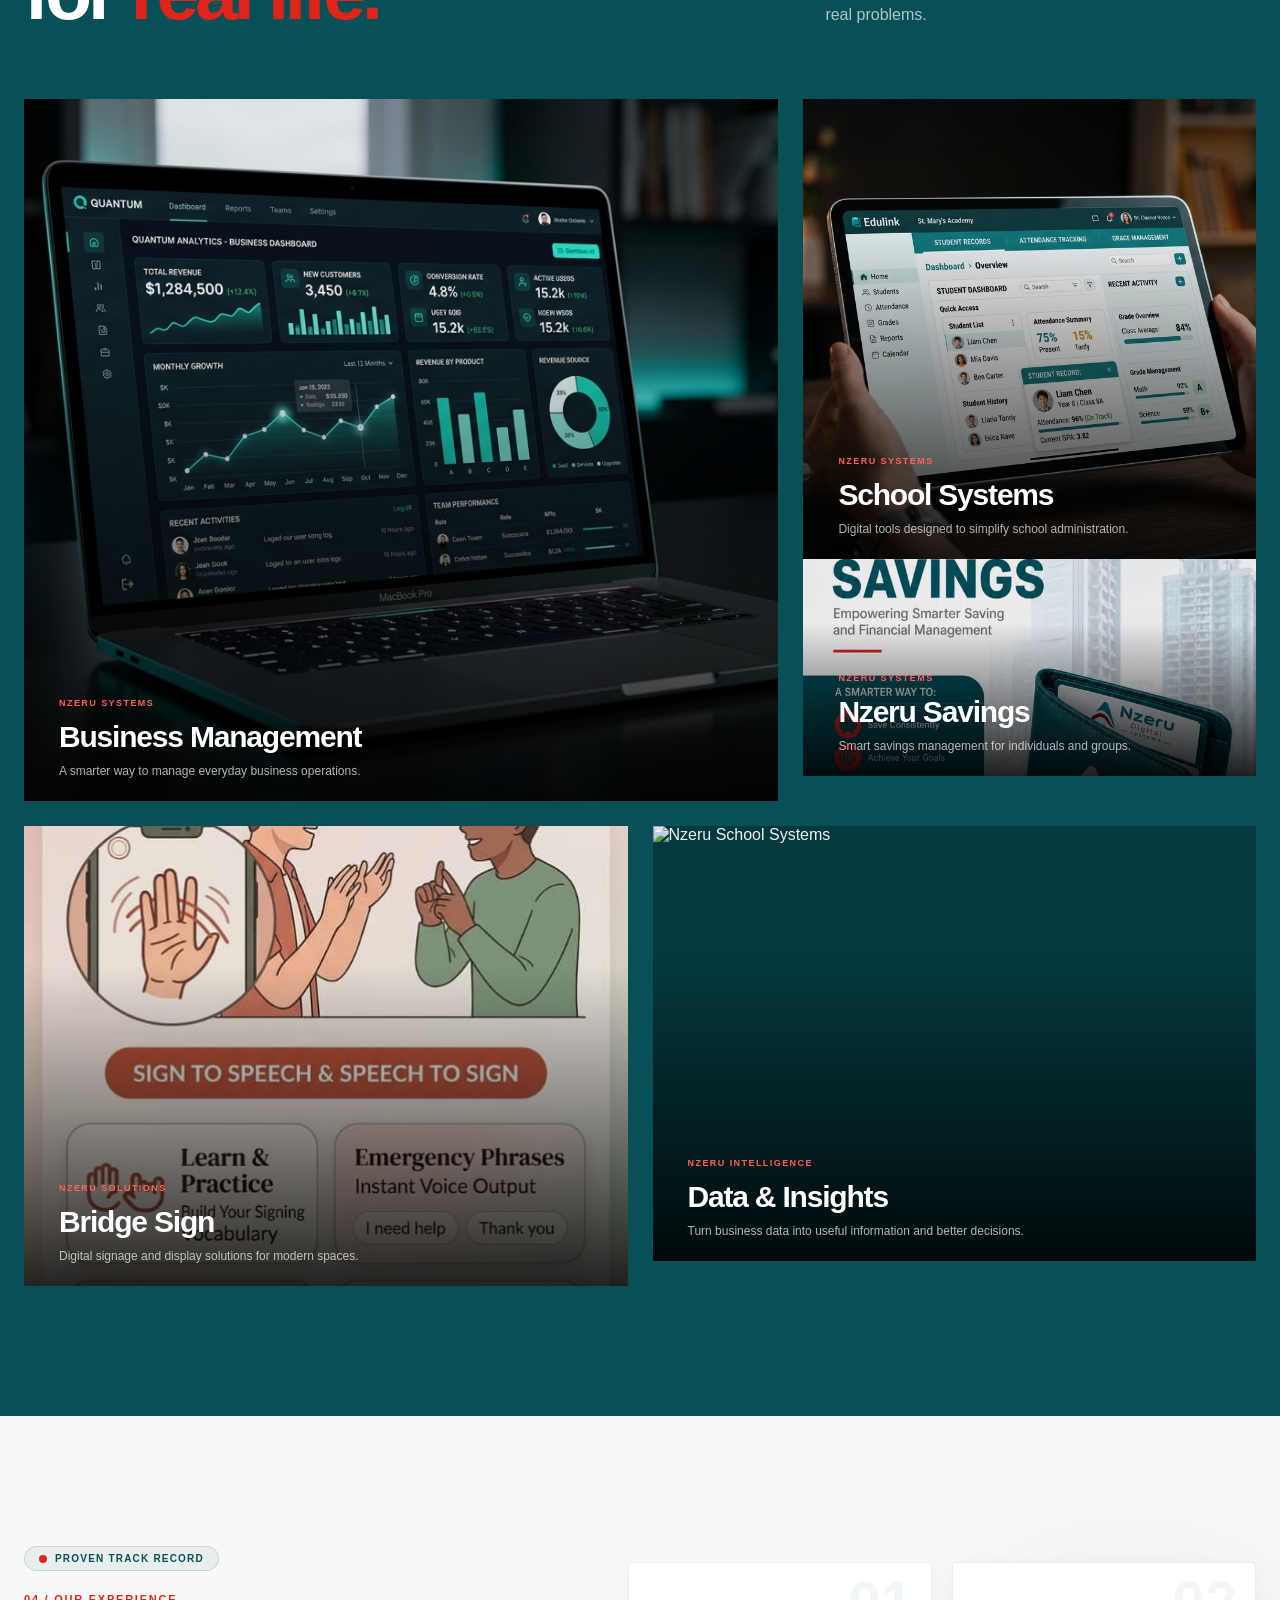
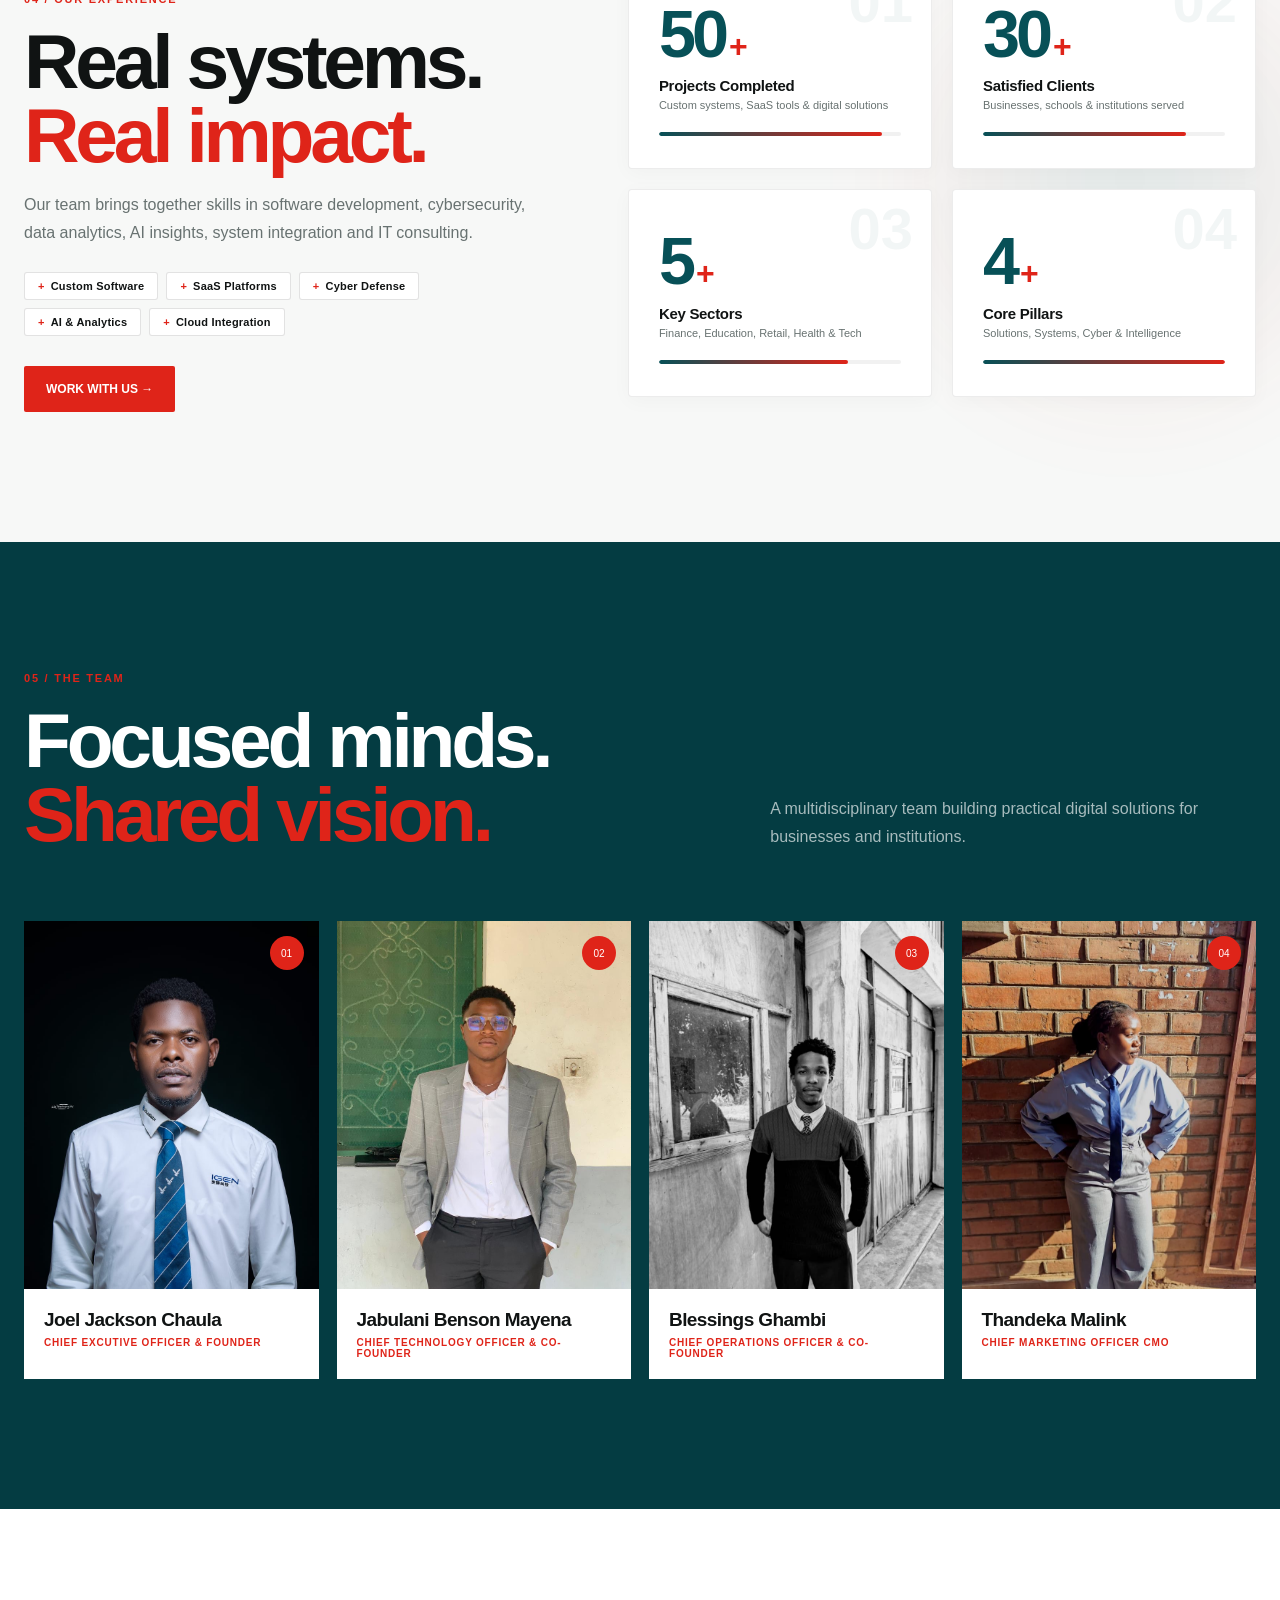
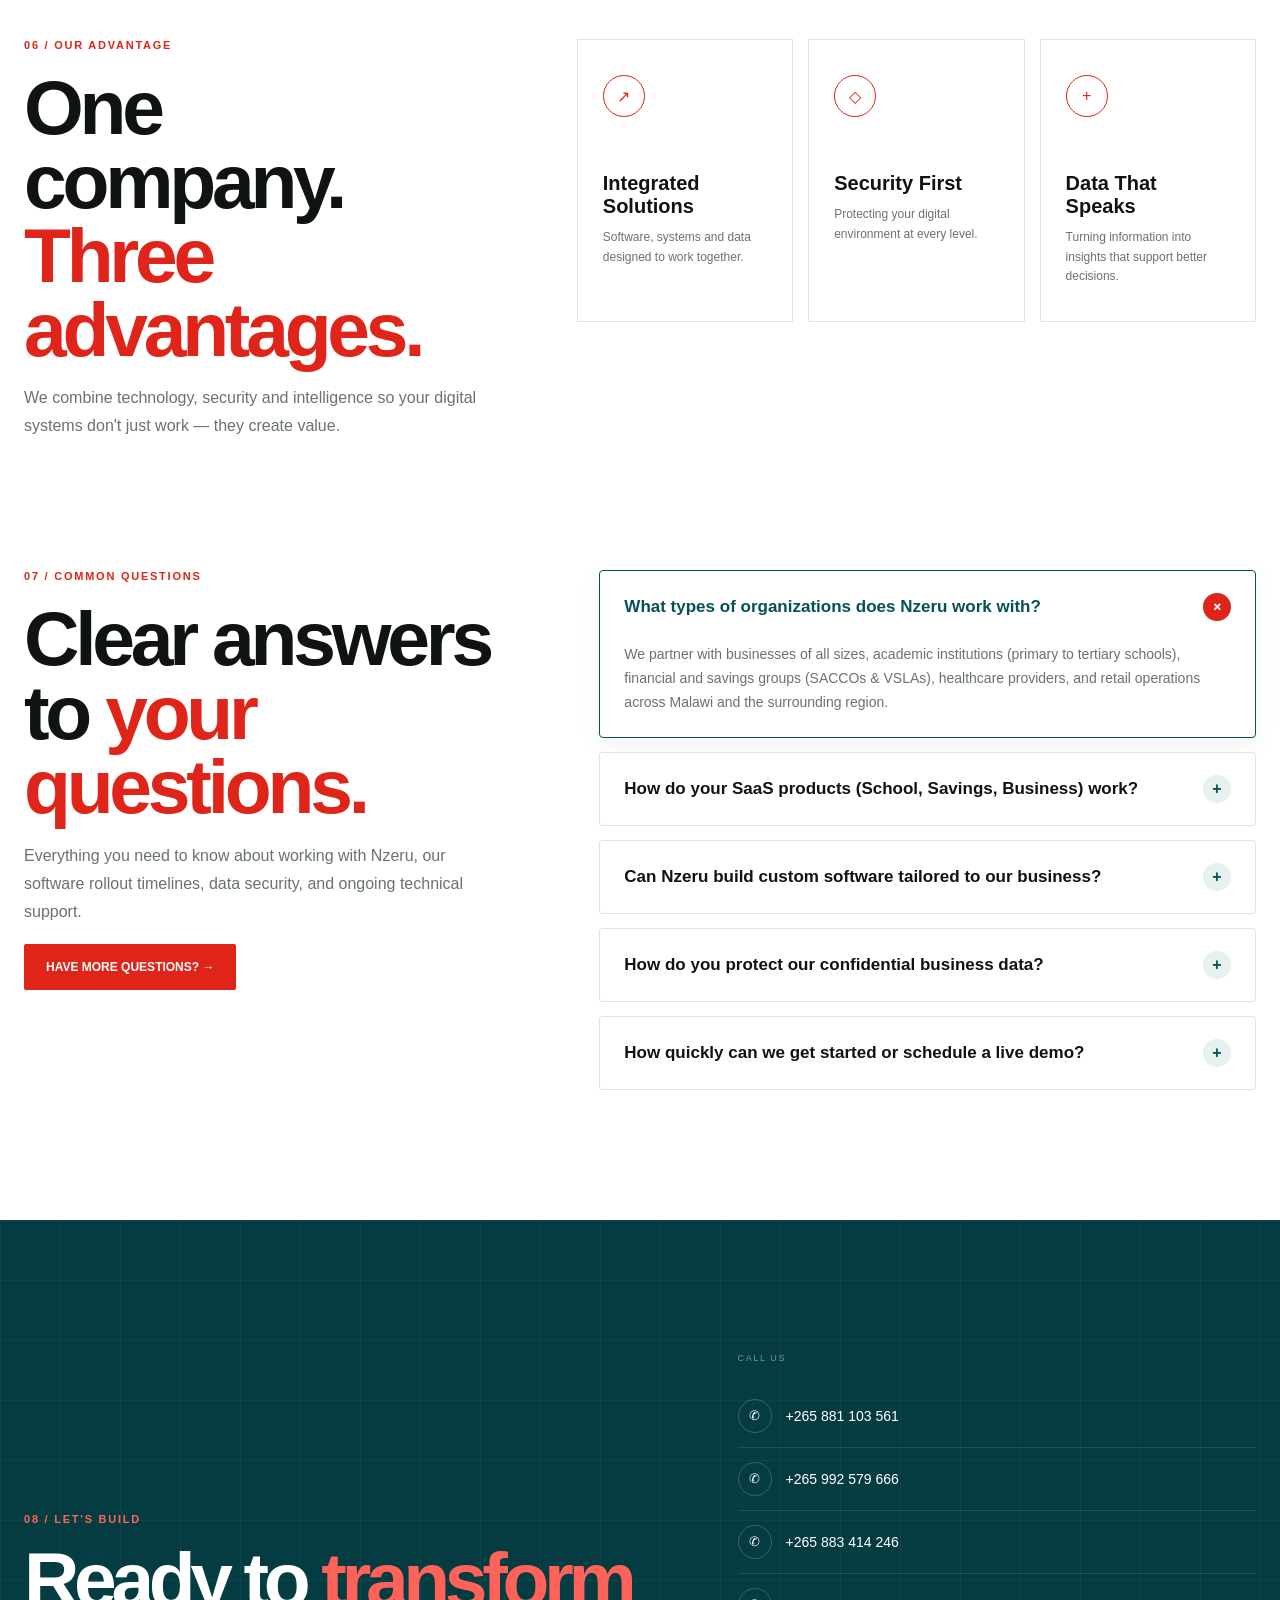
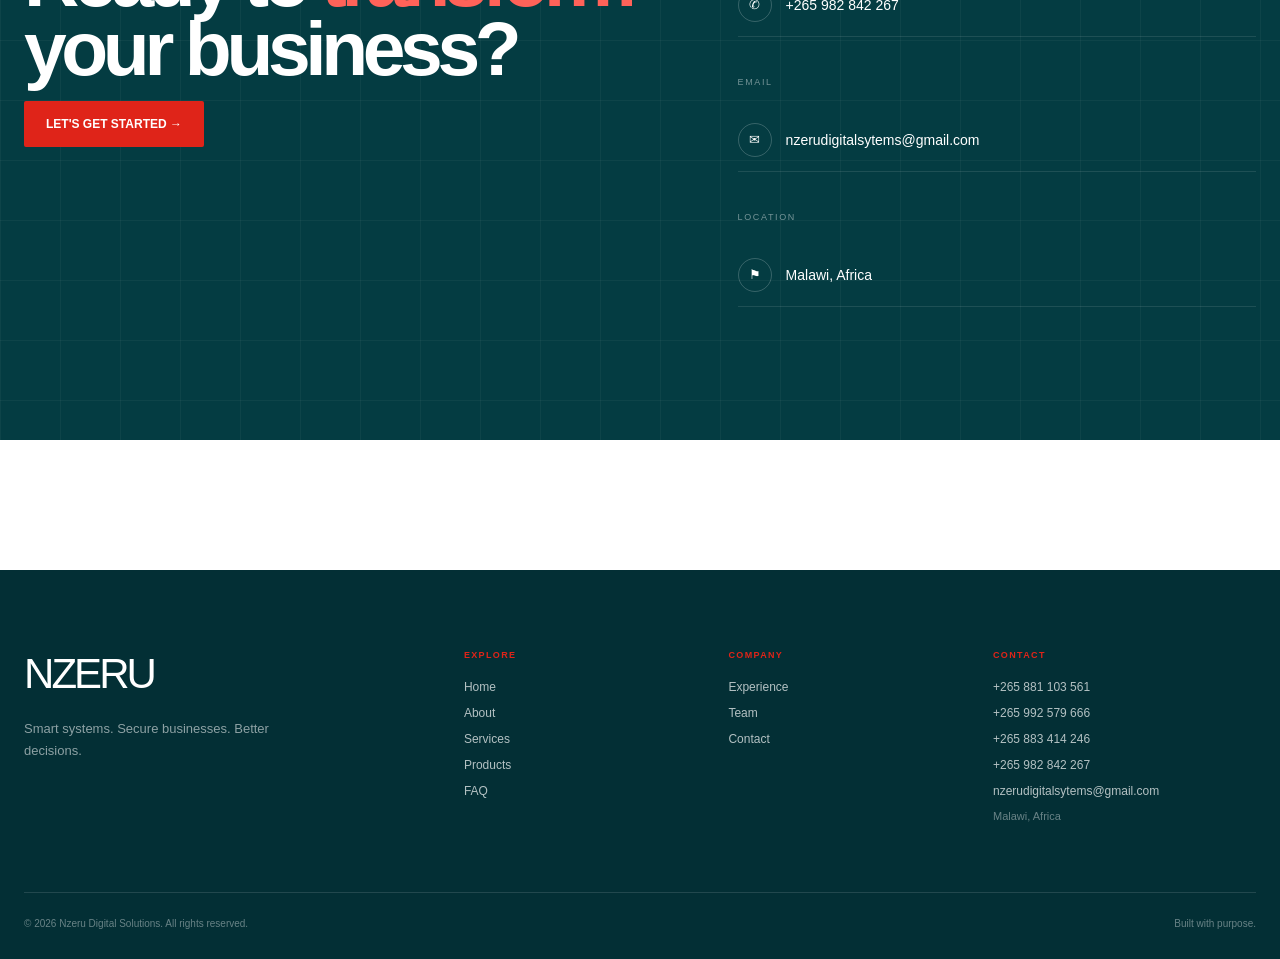
==== commit 93a48ac6: "Update index.html" ====
--- a/index.html
+++ b/index.html
@@ -2951,7 +2951,7 @@
 
               <img
                 src="assets/team/jabulani.jpeg"
-                alt="Jabulani Benson Mayena"
+                alt="Jabulani Benson Mayenda"
               />
 
             </div>
